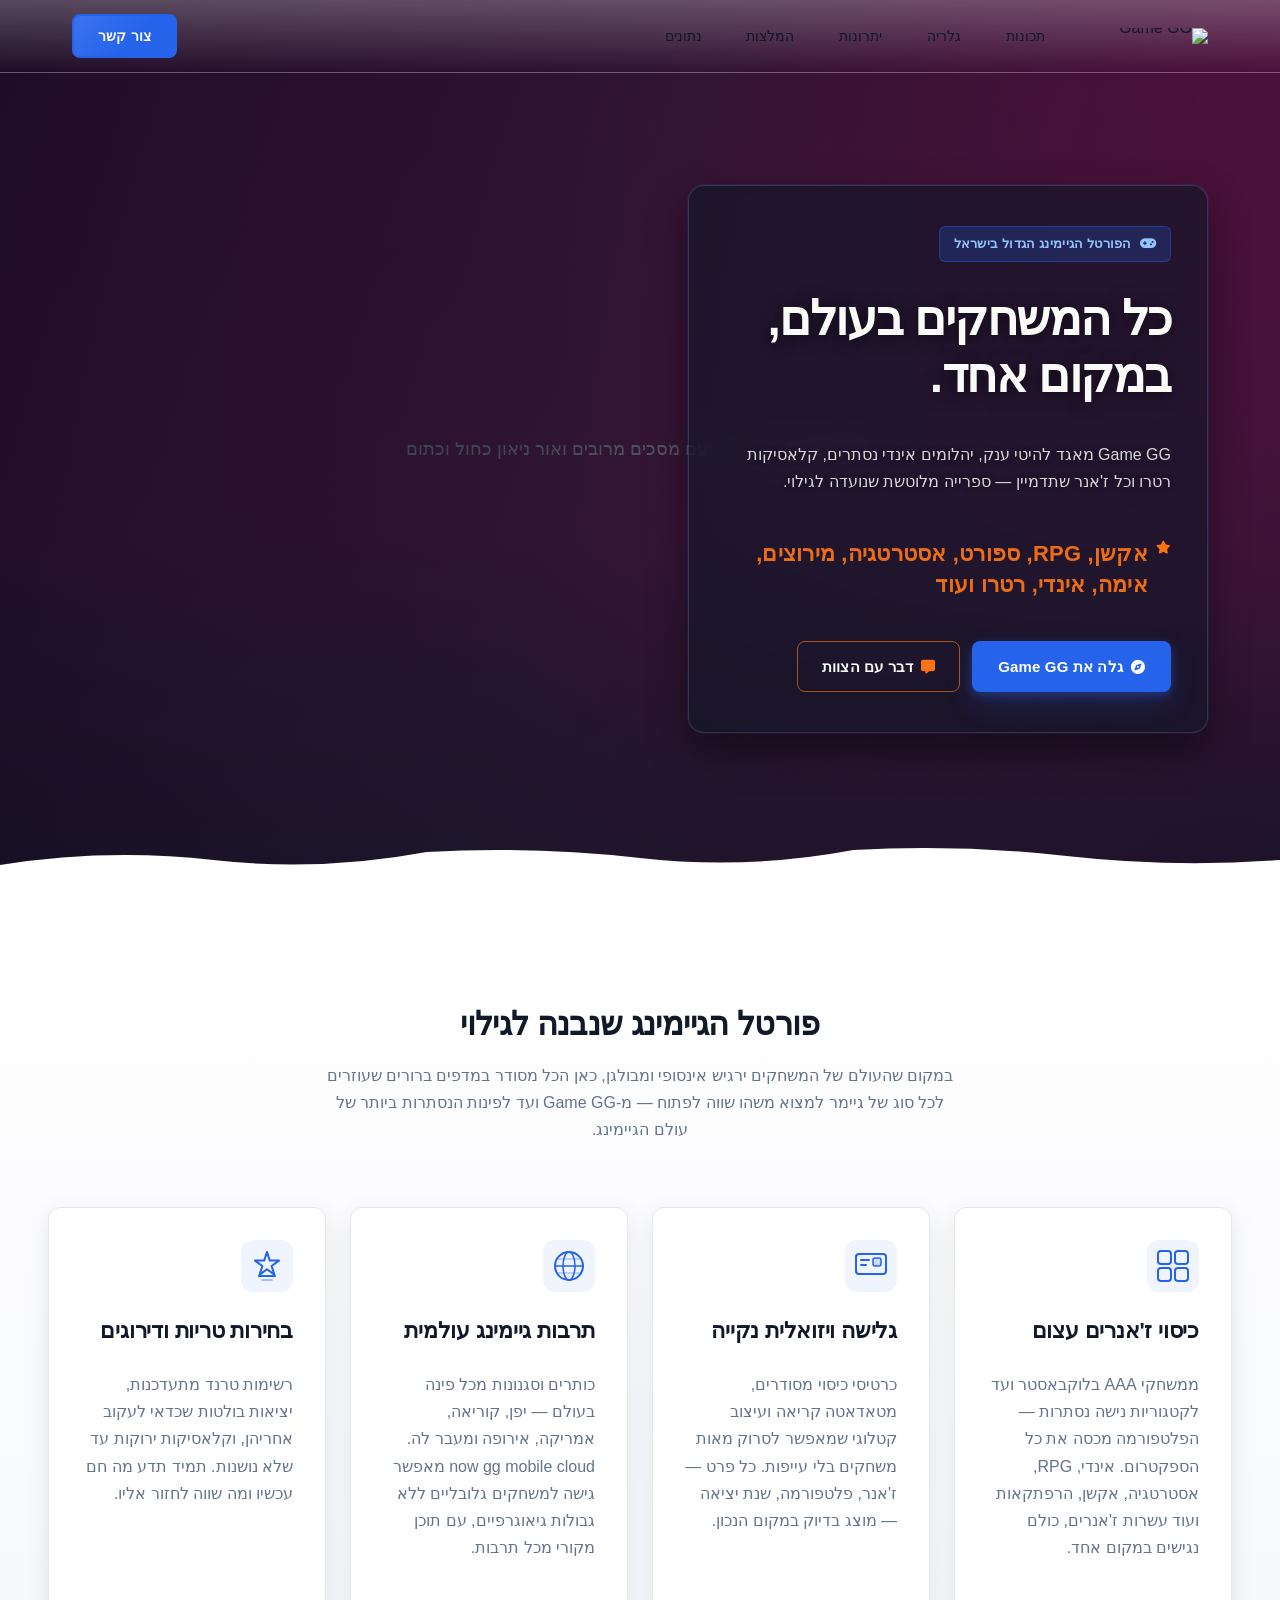
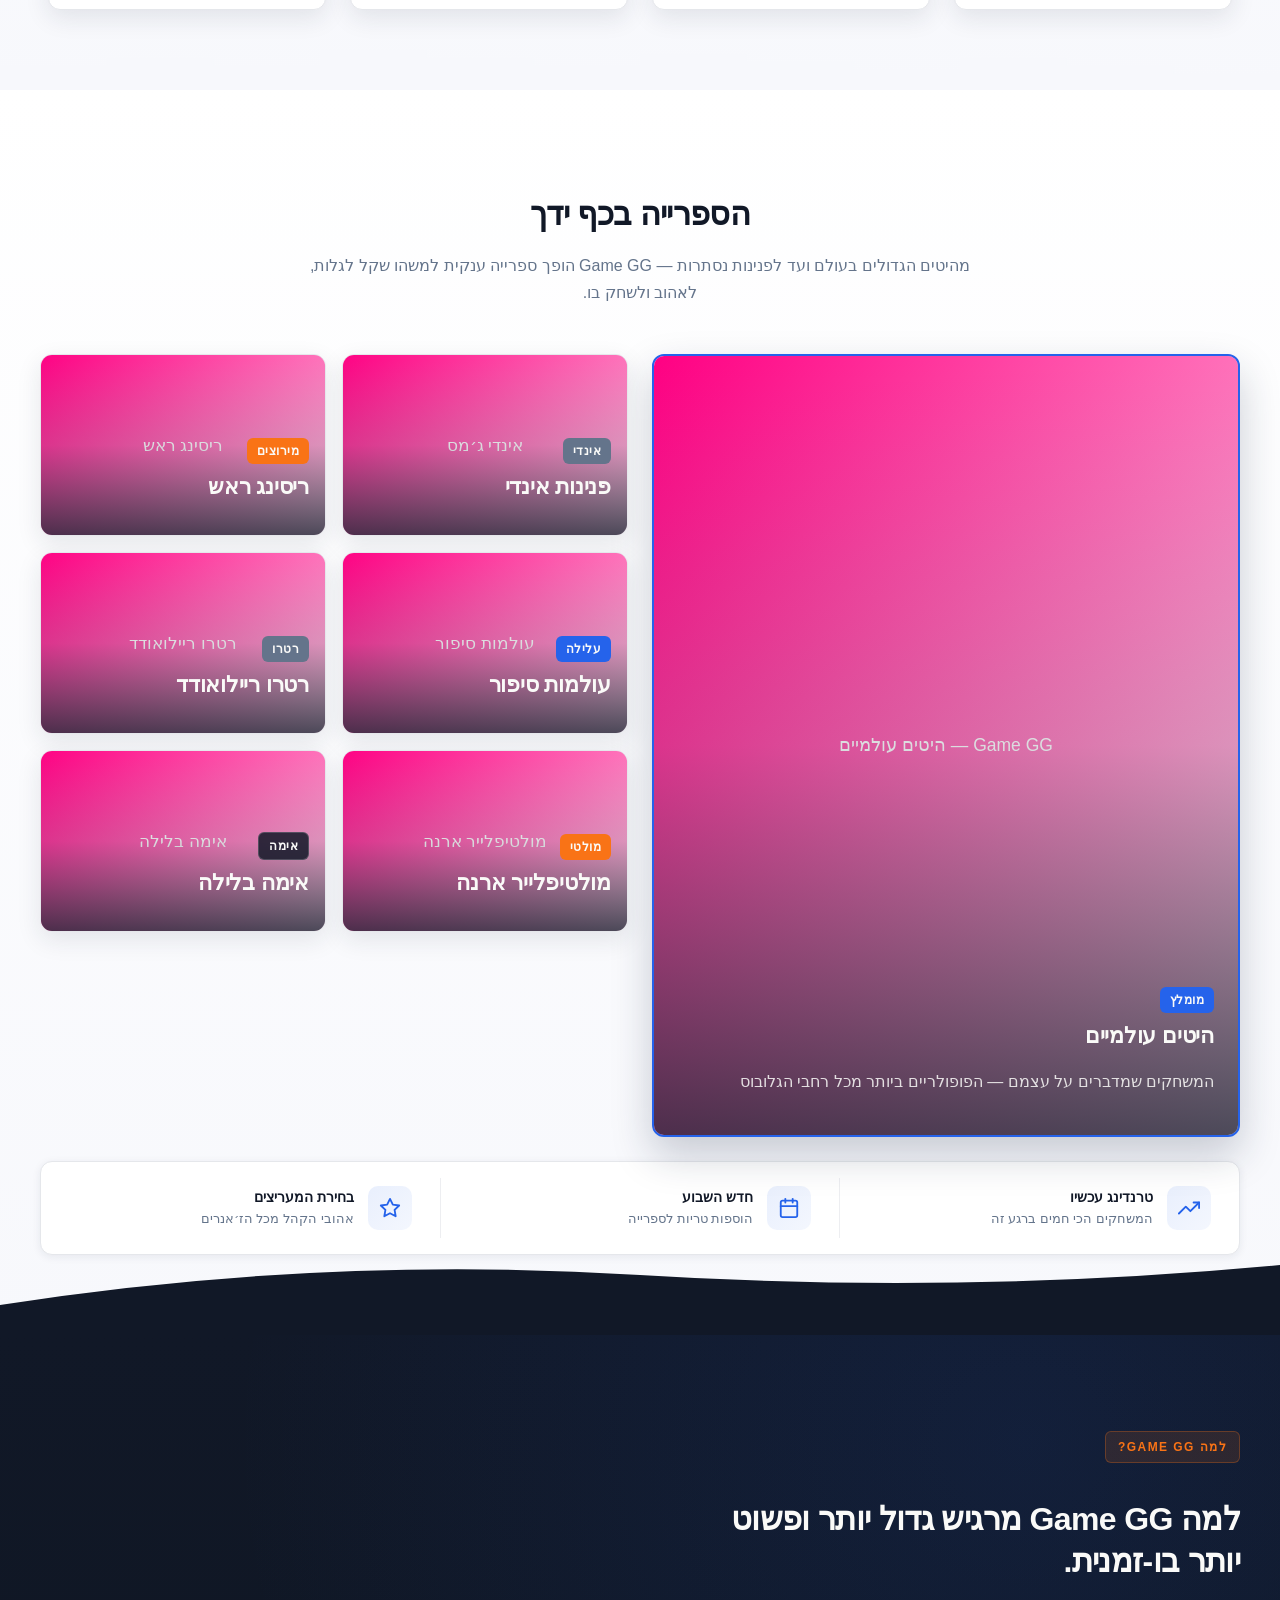
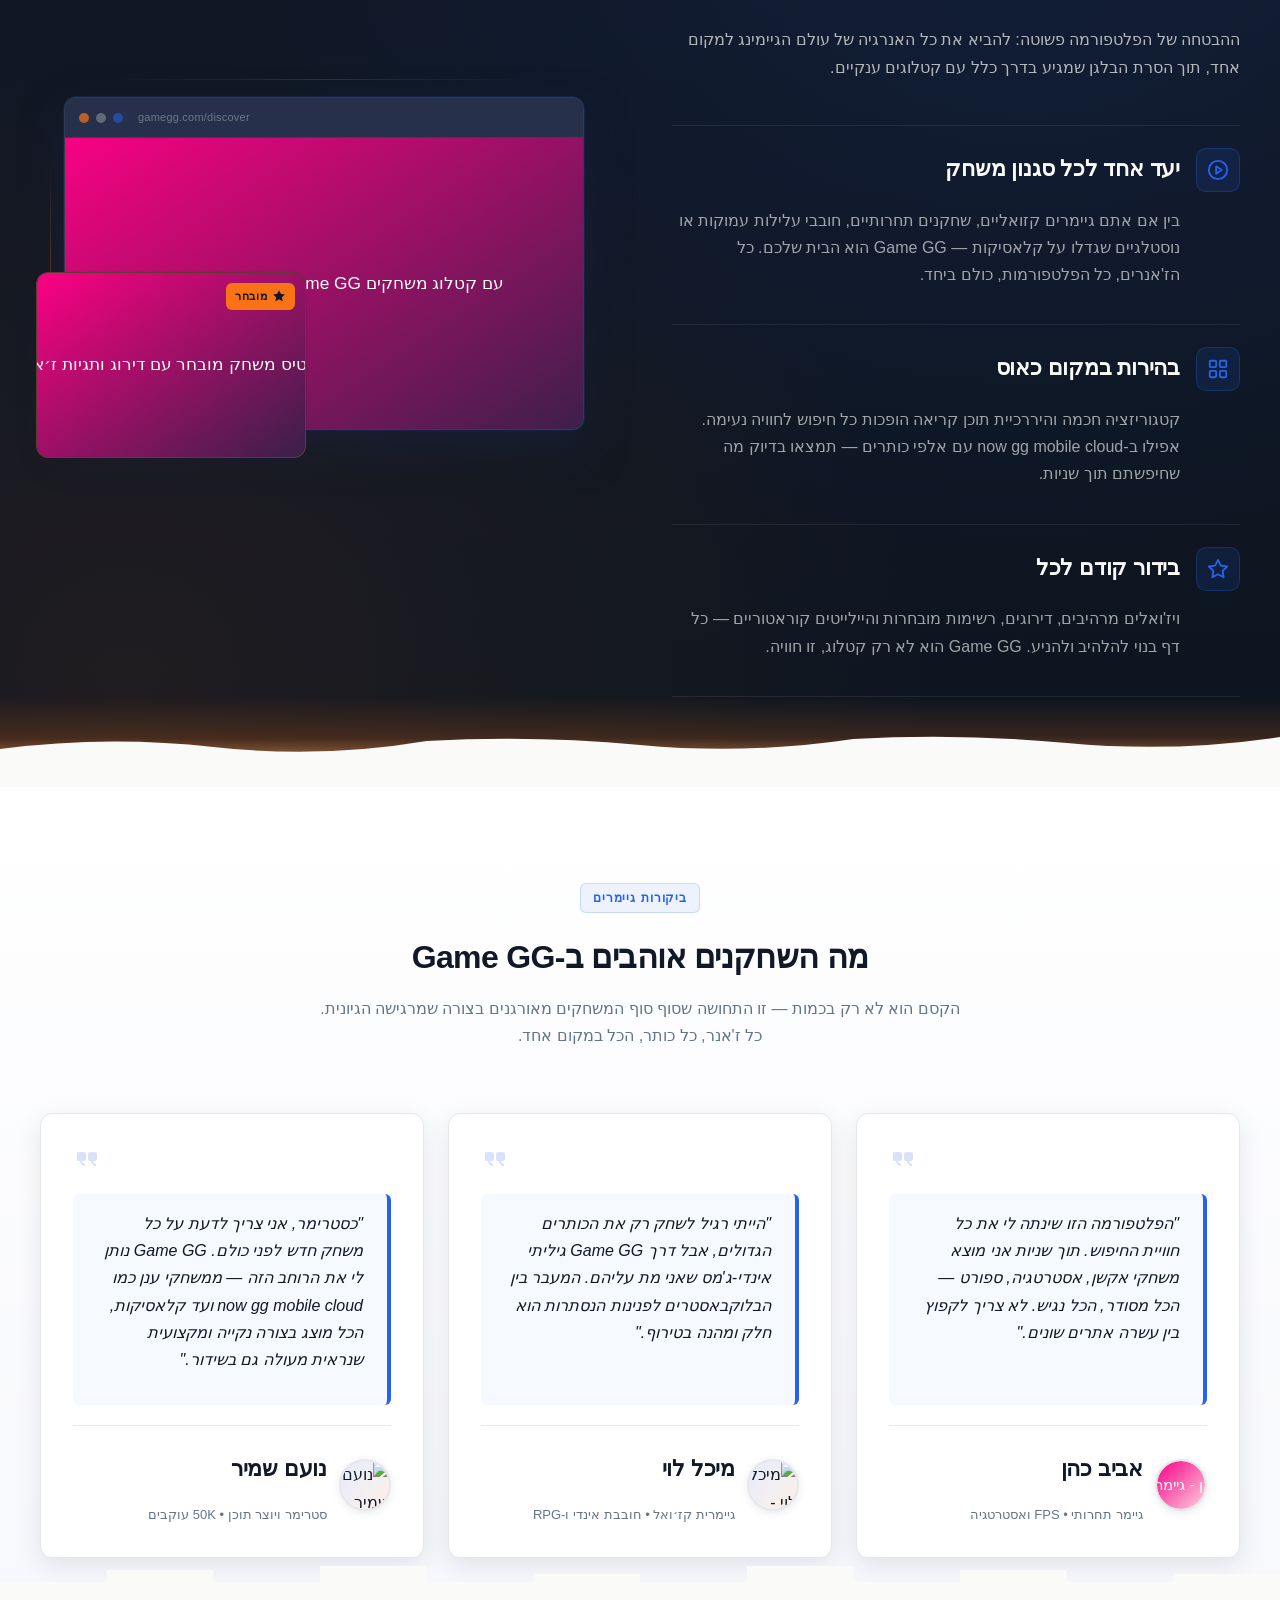
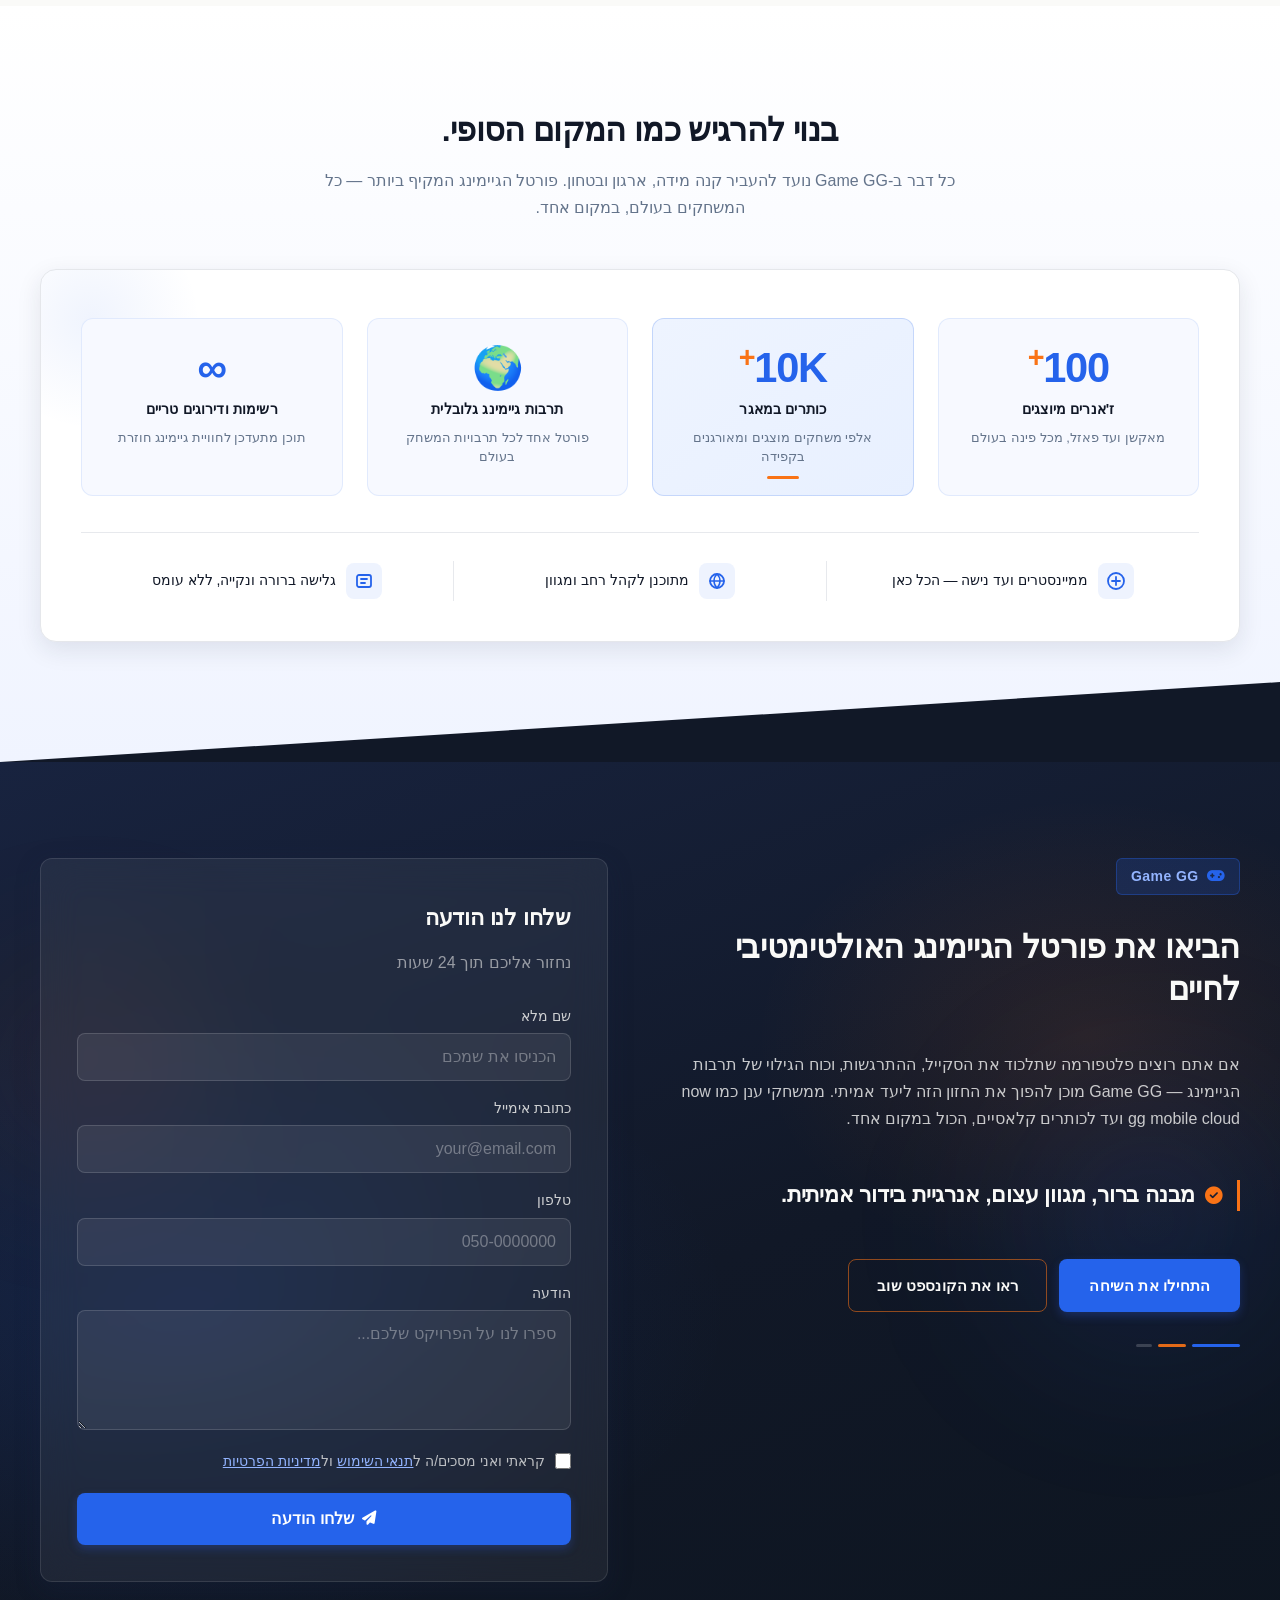
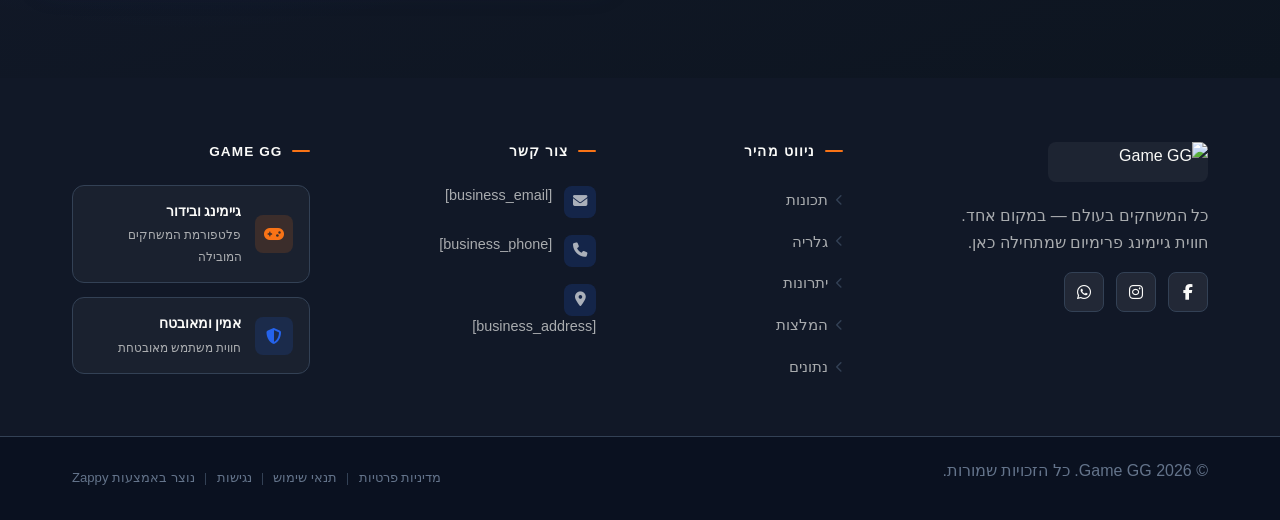
==== index.html @ 9996f493 "Background sync: Progressive GitHub Sync" ====
<!DOCTYPE html>
<html lang="he" dir="rtl">
<head>
    <meta charset="UTF-8">
    <meta name="viewport" content="width=device-width, initial-scale=1.0">
    <meta name="robots" content="index, follow">
    <title>now gg mobile cloud — Game GG</title>
    <meta name="description" content="A comprehensive gaming portal aimed at showcasing a vast collection of games from around the world. The platform is intended to serve as a one-stop destination ">
    <meta name="keywords" content="now gg mobile cloud, now gg fortnite, now gg minecraft, Game GG">
    
    <!-- Favicons -->
    <link rel="icon" type="image/x-icon" href="/assets/favicon.ico">
    <link rel="icon" type="image/png" sizes="16x16" href="/assets/favicon-16x16.png">
    <link rel="icon" type="image/png" sizes="32x32" href="/assets/favicon-32x32.png">
    <link rel="icon" type="image/png" sizes="48x48" href="/assets/favicon-48x48.png">
    <link rel="icon" type="image/png" sizes="192x192" href="/assets/favicon-192x192.png">
    <link rel="icon" type="image/png" sizes="512x512" href="/assets/favicon-512x512.png">
    <link rel="apple-touch-icon" href="/assets/apple-touch-icon.png">
    <!-- Zappy Analytics -->
<script>
(function() {
  'use strict';
  
  // Configuration
  var config = {
    websiteId: '669d5da3-622a-43c5-9f1b-cf40f4b6b010',
    apiUrl: 'https://api.zappy5.com/api/analytics/track',
    sessionDuration: 30 * 60 * 1000, // 30 minutes
    visitorDuration: 30 * 24 * 60 * 60 * 1000, // 30 days
    trackPageViews: true,
    trackClicks: true,
    trackFormSubmissions: true
  };
  
  // Generate or retrieve persistent visitor ID (30 days)
  function getVisitorId() {
    var visitorKey = 'zappy_visitor_' + config.websiteId;
    var visitor = null;
    
    try {
      visitor = localStorage.getItem(visitorKey);
      if (visitor) {
        var visitorData = JSON.parse(visitor);
        var now = Date.now();
        
        // Check if visitor ID is still valid (30 days)
        if (now - visitorData.created < config.visitorDuration) {
          // Update last seen timestamp
          visitorData.lastSeen = now;
          localStorage.setItem(visitorKey, JSON.stringify(visitorData));
          return visitorData.id;
        }
      }
    } catch (e) {
      console.warn('Zappy Analytics: LocalStorage not available');
    }
    
    // Generate new visitor ID
    var newVisitorId = 'zv_' + Date.now() + '_' + Math.random().toString(36).substr(2, 9);
    
    try {
      localStorage.setItem(visitorKey, JSON.stringify({
        id: newVisitorId,
        created: Date.now(),
        lastSeen: Date.now()
      }));
    } catch (e) {
      // Continue without local storage
    }
    
    return newVisitorId;
  }
  
  // Generate or retrieve session ID (30 minutes)
  function getSessionId() {
    var sessionKey = 'zappy_session_' + config.websiteId;
    var session = null;
    
    try {
      session = sessionStorage.getItem(sessionKey);
      if (session) {
        var sessionData = JSON.parse(session);
        var now = Date.now();
        
        // Check if session is still valid
        if (now - sessionData.timestamp < config.sessionDuration) {
          // Update timestamp
          sessionData.timestamp = now;
          sessionStorage.setItem(sessionKey, JSON.stringify(sessionData));
          return sessionData.id;
        }
      }
    } catch (e) {
      console.warn('Zappy Analytics: SessionStorage not available');
    }
    
    // Generate new session ID
    var newSessionId = 'zs_' + Date.now() + '_' + Math.random().toString(36).substr(2, 9);
    
    try {
      sessionStorage.setItem(sessionKey, JSON.stringify({
        id: newSessionId,
        timestamp: Date.now()
      }));
    } catch (e) {
      // Continue without session storage
    }
    
    return newSessionId;
  }
  
  var visitorId = getVisitorId();
  var sessionId = getSessionId();
  
  // Track an event
  function trackEvent(eventType, data) {
    data = data || {};
    
    var eventData = {
      website_id: config.websiteId,
      event_type: eventType,
      page_path: window.location.pathname,
      referrer: document.referrer || 'direct',
      visitor_id: visitorId,
      session_id: sessionId,
      metadata: data
    };
    
    // Use sendBeacon if available (better for page unload events)
    if (navigator.sendBeacon) {
      var blob = new Blob([JSON.stringify(eventData)], { type: 'application/json' });
      navigator.sendBeacon(config.apiUrl, blob);
    } else {
      // Fallback to fetch
      fetch(config.apiUrl, {
        method: 'POST',
        headers: {
          'Content-Type': 'application/json'
        },
        body: JSON.stringify(eventData),
        keepalive: true
      }).catch(function(error) {
        console.warn('Zappy Analytics: Failed to track event', error);
      });
    }
  }
  
  // Track page view
  if (config.trackPageViews) {
    trackEvent('pageview', {
      title: document.title,
      url: window.location.href
    });
  }
  
  // Track clicks on important elements
  if (config.trackClicks) {
    document.addEventListener('click', function(e) {
      var target = e.target;
      
      // Track button clicks (counted as actions)
      if (target.tagName === 'BUTTON' || target.closest('button')) {
        var button = target.tagName === 'BUTTON' ? target : target.closest('button');
        trackEvent('click', {
          element: 'button',
          text: button.textContent.trim().substring(0, 100),
          id: button.id || null,
          class: button.className || null
        });
      }
      
      // Track link clicks (navigation - not counted as actions)
      else if (target.tagName === 'A' || target.closest('a')) {
        var link = target.tagName === 'A' ? target : target.closest('a');
        trackEvent('navigation', {
          element: 'link',
          text: link.textContent.trim().substring(0, 100),
          href: link.href,
          external: link.hostname !== window.location.hostname
        });
      }
    }, true);
  }
  
  // Track form submissions
  if (config.trackFormSubmissions) {
    document.addEventListener('submit', function(e) {
      var form = e.target;
      
      trackEvent('form_submit', {
        form_id: form.id || null,
        form_name: form.name || null,
        form_action: form.action || null,
        form_method: form.method || 'GET'
      });
    }, true);
  }
  
  // Track time on page (send on page unload)
  var pageLoadTime = Date.now();
  
  window.addEventListener('beforeunload', function() {
    var timeOnPage = Math.floor((Date.now() - pageLoadTime) / 1000); // in seconds
    
    trackEvent('page_unload', {
      time_on_page: timeOnPage,
      page_path: window.location.pathname
    });
  });
  
  // Expose tracking function globally for custom events
  window.zappyAnalytics = {
    track: trackEvent,
    getVisitorId: function() { return visitorId; },
    getSessionId: function() { return sessionId; }
  };
  
})();
</script>
<!-- End Zappy Analytics -->
    <meta property="og:title" content="now gg mobile cloud — Game GG">
  <meta property="og:description" content="A comprehensive gaming portal aimed at showcasing a vast collection of games from around the world. The platform is intended to serve as a one-stop destination ">
  <meta property="og:type" content="website">
  <meta property="og:locale" content="he_IL">
  
  <meta name="twitter:card" content="summary_large_image">
  <meta name="twitter:title" content="now gg mobile cloud — Game GG">
  <meta name="twitter:description" content="A comprehensive gaming portal aimed at showcasing a vast collection of games from around the world. The platform is intended to serve as a one-stop destination ">
  
  <link rel="stylesheet" href="https://cdnjs.cloudflare.com/ajax/libs/font-awesome/6.4.0/css/all.min.css">

    <!-- Favicons -->
    <link rel="icon" type="image/x-icon" href="/assets/favicon.ico">
    <link rel="icon" type="image/png" sizes="16x16" href="/assets/favicon-16x16.png">
    <link rel="icon" type="image/png" sizes="32x32" href="/assets/favicon-32x32.png">
    <link rel="icon" type="image/png" sizes="48x48" href="/assets/favicon-48x48.png">
    <link rel="icon" type="image/png" sizes="192x192" href="/assets/favicon-192x192.png">
    <link rel="icon" type="image/png" sizes="512x512" href="/assets/favicon-512x512.png">
    <link rel="apple-touch-icon" href="/assets/apple-touch-icon.png">
    <!-- Cookie Consent -->
    <link rel="stylesheet" href="https://cdn.jsdelivr.net/npm/vanilla-cookieconsent@3/dist/cookieconsent.css">
    <script src="https://cdn.jsdelivr.net/npm/vanilla-cookieconsent@3/dist/cookieconsent.umd.js"></script>
    <!-- Mickidum Accessibility Toolbar -->
    <script src="https://cdn.jsdelivr.net/gh/mickidum/acc_toolbar/acctoolbar/acctoolbar.min.js"></script>
    <link rel="stylesheet" href="/styles.css">

    <style id="zappy-dropdown-submenu-styles">
      /* ========== DESKTOP DROPDOWN SUBMENU STYLES ========== */
      /* Base styles for dropdown submenus - parent must be positioned */
      .nav-menu li:has(.sub-menu), nav li:has(.sub-menu), .navbar li:has(.sub-menu), #navMenu li:has(.sub-menu) { position: relative; }
      /* Submenu base - hidden by default */
      .nav-menu .sub-menu, nav .sub-menu, .navbar .sub-menu, #navMenu .sub-menu { display: block !important; position: absolute !important; top: 100%; left: 0; min-width: 220px; background: white; border-radius: 8px; box-shadow: 0 8px 25px rgba(0,0,0,0.15); padding: 8px 0; opacity: 0; visibility: hidden; transform: translateY(10px); transition: all 0.3s ease; z-index: 1000; list-style: none; pointer-events: none; }
      /* CRITICAL: Desktop hover styles to show dropdown */
      .nav-menu li:hover > .sub-menu, nav li:hover > .sub-menu, .navbar li:hover > .sub-menu, #navMenu li:hover > .sub-menu { opacity: 1 !important; visibility: visible !important; transform: translateY(0) !important; pointer-events: auto !important; }
      /* Submenu item styling */
      .sub-menu li { list-style: none; margin: 0; padding: 0; }
      .sub-menu a { display: block !important; padding: 10px 16px !important; color: var(--text-dark, #333) !important; font-weight: 500; text-decoration: none; white-space: nowrap; transition: background-color 0.2s; }
      .sub-menu a:hover { background-color: #f5f5f5; }
      /* RTL (Hebrew/Arabic) dropdown positioning */
      [dir="rtl"] .nav-menu .sub-menu, [dir="rtl"] nav .sub-menu, [dir="rtl"] .navbar .sub-menu, html[lang="he"] .nav-menu .sub-menu, html[lang="he"] nav .sub-menu, html[lang="he"] .navbar .sub-menu, html[lang="ar"] .nav-menu .sub-menu, html[lang="ar"] nav .sub-menu, html[lang="ar"] .navbar .sub-menu { left: auto !important; right: 0 !important; }
      /* Hide empty dropdown menus */
      .sub-menu:empty, .sub-menu:not(:has(li:not(.zappy-hidden-menu-item))), .sub-menu:not(:has(li)) { display: none !important; opacity: 0 !important; visibility: hidden !important; pointer-events: none !important; }
      /* Desktop: show submenu on Menu Group hover */
      li:has(.menu-group-title):hover > .sub-menu { opacity: 1 !important; visibility: visible !important; transform: translateY(0) !important; pointer-events: auto !important; }
      /* Menu Group title styling */
      .nav-menu > li > .menu-group-title, #navMenu > li > .menu-group-title { display: inline-block; padding: 0.5rem 1rem; cursor: default; user-select: none; }
      
      /* ========== MOBILE SUBMENU STYLES ========== */
      @media (max-width: 768px) {
        .nav-menu .sub-menu, nav .sub-menu, .navbar .sub-menu, #navMenu .sub-menu { position: static !important; transform: none !important; box-shadow: none !important; background: transparent !important; max-height: 0; overflow: hidden; opacity: 0; visibility: hidden; transition: max-height 0.3s ease, opacity 0.3s ease; padding: 0 !important; border-radius: 0 !important; }
        .sub-menu.mobile-expanded { max-height: 500px !important; opacity: 1 !important; visibility: visible !important; padding: 8px 0 8px 16px !important; }
        [dir="rtl"] .sub-menu.mobile-expanded, html[lang="he"] .sub-menu.mobile-expanded { padding: 8px 16px 8px 0 !important; }
        /* Disable hover behavior on mobile */
        .nav-menu li:hover > .sub-menu, nav li:hover > .sub-menu, .navbar li:hover > .sub-menu, #navMenu li:hover > .sub-menu { opacity: 0; visibility: hidden; pointer-events: none; }
        .nav-menu li > .sub-menu.mobile-expanded, nav li > .sub-menu.mobile-expanded, .navbar li > .sub-menu.mobile-expanded, #navMenu li > .sub-menu.mobile-expanded { opacity: 1 !important; visibility: visible !important; pointer-events: auto !important; }
        .nav-menu li:has(.sub-menu), nav li:has(.sub-menu), .navbar li:has(.sub-menu), #navMenu li:has(.sub-menu) { display: flex !important; flex-wrap: wrap !important; align-items: center !important; position: relative !important; min-height: 44px !important; }
        .nav-menu li:has(.sub-menu) > a, nav li:has(.sub-menu) > a, .navbar li:has(.sub-menu) > a, #navMenu li:has(.sub-menu) > a { flex: 1 !important; min-width: 0 !important; }
        .nav-menu li:has(.sub-menu) > .menu-group-title, nav li:has(.sub-menu) > .menu-group-title, .navbar li:has(.sub-menu) > .menu-group-title, #navMenu li:has(.sub-menu) > .menu-group-title { flex: 1 !important; min-width: 0 !important; padding: 0 !important; line-height: inherit !important; }
        .nav-menu li:has(.sub-menu) > .sub-menu, nav li:has(.sub-menu) > .sub-menu, .navbar li:has(.sub-menu) > .sub-menu, #navMenu li:has(.sub-menu) > .sub-menu { flex-basis: 100% !important; width: 100% !important; }
        .nav-menu li:has(.sub-menu) > a [class*="chevron"], .nav-menu li:has(.sub-menu) > a [class*="arrow"], .nav-menu li:has(.sub-menu) > a .fa-chevron-down, .nav-menu li:has(.sub-menu) > a .fa-angle-down, nav li:has(.sub-menu) > a [class*="chevron"], nav li:has(.sub-menu) > a [class*="arrow"], #navMenu li:has(.sub-menu) > a [class*="chevron"], #navMenu li:has(.sub-menu) > a [class*="arrow"] { display: none !important; visibility: hidden !important; }
        .mobile-submenu-toggle { display: flex !important; align-items: center !important; justify-content: center !important; width: 44px !important; height: auto !important; background: transparent !important; border: none !important; cursor: pointer !important; color: var(--text-dark) !important; position: static !important; flex-shrink: 0 !important; align-self: stretch !important; z-index: 2 !important; padding: 0 !important; margin: 0 !important; }
        .mobile-submenu-toggle::after { content: '' !important; width: 0 !important; height: 0 !important; border-left: 6px solid transparent !important; border-right: 6px solid transparent !important; border-top: 7px solid currentColor !important; transition: transform 0.3s ease !important; }
        .mobile-submenu-toggle.expanded::after { transform: rotate(180deg) !important; }
        .sub-menu a { padding: 10px 0 !important; display: block !important; color: var(--text-dark) !important; }
        .navbar .sub-menu li a, nav.navbar .sub-menu li a, .zappy-products-dropdown .sub-menu a { color: var(--text-dark) !important; }
      }
      @media (min-width: 769px) { .mobile-submenu-toggle { display: none !important; } }
    </style>

    <style id="mobile-lang-menu-deployed-css">
    @media (max-width: 768px) {
      .lang-switcher,
      .nav-cta-container .lang-switcher,
      .nav-container .lang-switcher,
      .navbar .lang-switcher,
      .navbar .nav-cta-container .lang-switcher,
      .nav-icons-left .lang-switcher,
      .nav-ecommerce-icons .lang-switcher { display: none !important; }
      .mobile-lang-menu { width: 100%; border-top: 1px solid rgba(128,128,128,0.2); padding: 8px 0 0 0; margin-top: 8px; }
      .mobile-lang-toggle { display: flex !important; align-items: center; justify-content: space-between; width: 100%; padding: 12px 16px; background: none; border: none; cursor: pointer; font-size: 15px; color: inherit; font-family: inherit; }
      .mobile-lang-toggle::after { content: ''; display: inline-block; width: 8px; height: 8px; border-right: 2px solid currentColor; border-bottom: 2px solid currentColor; transform: rotate(45deg); transition: transform 0.3s ease; margin-left: 8px; }
      .mobile-lang-toggle.expanded::after { transform: rotate(-135deg); }
      .mobile-lang-options { max-height: 0; overflow: hidden; transition: max-height 0.3s ease; }
      .mobile-lang-options.expanded { max-height: 300px; }
      .mobile-lang-option { display: flex !important; align-items: center; gap: 10px; padding: 10px 24px; text-decoration: none; color: inherit; font-size: 14px; font-family: inherit; }
      .mobile-lang-option:hover { background: rgba(128,128,128,0.1); }
      .mobile-lang-option.active { font-weight: 600; opacity: 0.7; pointer-events: none; }
      .mobile-lang-option img { width: 20px; height: 20px; border-radius: 50%; }
    }
    @media (min-width: 769px) {
      .mobile-lang-menu { display: none !important; }
    }
    </style>

    <style id="zappy-widget-visibility">
      #mic-access-tool-general-button, .mic-access-tool-general-button,
      #mic-init-access-tool .mic-access-tool-general-button, #mic-init-access-tool #mic-access-tool-general-button,
      ._access-icon, #mic-access-tool-box, .mic-access-tool-box,
      #mic-init-access-tool #mic-access-tool-box, div[id*="mic-access-tool-box"], ._access-menu {
        display: none !important; visibility: hidden !important; opacity: 0 !important; pointer-events: none !important;
      }
    </style>
</head>
<body>

  <nav class="navbar" dir="rtl">
  <button class="mobile-toggle" id="mobileToggle" aria-label="Menu">
    <svg class="hamburger-icon" width="24" height="24" viewbox="0 0 24 24" fill="none">
      <path d="M3 12h18M3 6h18M3 18h18" stroke="currentColor" stroke-width="2" stroke-linecap="round"></path>
    </svg>
    <svg class="close-icon" width="24" height="24" viewbox="0 0 24 24" fill="none" style="display: none;">
      <path d="M18 6L6 18M6 6l12 12" stroke="currentColor" stroke-width="2" stroke-linecap="round"></path>
    </svg>
  </button>

  <button class="phone-header-btn" data-phone="[business_phone]" aria-label="Call">
    <svg width="20" height="20" viewbox="0 0 24 24" fill="currentColor">
      <path d="M22 16.92v3a2 2 0 0 1-2.18 2 19.79 19.79 0 0 1-8.63-3.07 19.5 19.5 0 0 1-6-6 19.79 19.79 0 0 1-3.07-8.67A2 2 0 0 1 4.11 2h3a2 2 0 0 1 2 1.72 12.84 12.84 0 0 0 .7 2.81 2 2 0 0 1-.45 2.11L8.09 9.91a16 16 0 0 0 6 6l1.27-1.27a2 2 0 0 1 2.11-.45 12.84 12.84 0 0 0 2.81.7A2 2 0 0 1 22 16.92z"></path>
    </svg>
  </button>

  <div class="nav-container">
    <div class="nav-right-group"><div class="nav-brand">
      <a href="/" class="logo-link">
        <img src="/assets/game-gg-logo.webp" alt="Game GG" class="logo">
      </a>
    </div><ul class="nav-menu" id="navMenu"><li><a href="#features">תכונות</a></li><li><a href="#showcase">גלריה</a></li><li><a href="#benefits">יתרונות</a></li><li><a href="#testimonials">המלצות</a></li><li><a href="#stats">נתונים</a></li></ul></div>

    

    <div class="nav-cta-container">
      <a href="#cta" class="nav-cta-btn">צור קשר</a>
    </div>
  </div>
</nav>
<script>

// Navbar Mobile Menu Toggle and Contrast Fix
(function() {
  // Use 'load' event instead of 'DOMContentLoaded' to ensure we run AFTER all other scripts
  window.addEventListener('load', function() {
    
    // FIX MOBILE BUTTON CONTRAST
    // Detect navbar background color and apply contrasting color to mobile buttons
    const navbar = document.querySelector('.navbar, nav, header');
    if (!navbar) {
      console.log('[Navbar] Navbar element not found');
      return;
    }
    
    // DECLARE VARIABLES EARLY to avoid Temporal Dead Zone errors
    // These are used in multiple places below
    let mobileToggle = document.getElementById('mobileToggle') ||
                       document.querySelector('.mobile-toggle') ||
                       document.querySelector('.hamburger') ||
                       document.querySelector('.hamburger-menu') ||
                       document.querySelector('.menu-toggle') ||
                       document.querySelector('.burger-menu') ||
                       document.querySelector('[aria-label="Menu"]') ||
                       document.querySelector('[aria-label="תפריט"]');
    
    const phoneBtn = document.querySelector('.phone-header-btn');
    
    const computedStyle = window.getComputedStyle(navbar);
    let bgColor = computedStyle.backgroundColor;
    
    console.log('[Navbar] Initial navbar background:', bgColor);
    
    // Check if background is transparent or rgba with 0 alpha
    const isTransparent = bgColor === 'transparent' || 
                         bgColor === 'rgba(0, 0, 0, 0)' ||
                         (bgColor.startsWith('rgba') && bgColor.includes(', 0)'));
    
    if (isTransparent) {
      // Check for background-image or gradient
      const bgImage = computedStyle.backgroundImage;
      if (bgImage && bgImage !== 'none') {
        console.log('[Navbar] Navbar has background image/gradient, using dark text');
        bgColor = 'rgb(240, 240, 240)'; // Assume light background
      } else {
        // Transparent navbar - check body background
        const bodyBg = window.getComputedStyle(document.body).backgroundColor;
        console.log('[Navbar] Navbar transparent, using body background:', bodyBg);
        bgColor = bodyBg;
      }
    }
    
    // Calculate luminance to determine if background is light or dark
    const rgb = bgColor.match(/\d+/g);
    if (rgb && rgb.length >= 3) {
      const r = parseInt(rgb[0]);
      const g = parseInt(rgb[1]);
      const b = parseInt(rgb[2]);
      const luminance = (0.299 * r + 0.587 * g + 0.114 * b) / 255;
      
      // Mobile button colors are set by Claude's AI-generated CSS (same as .nav-menu a)
      // No dynamic color overrides needed - colors come from the generated navbar CSS
      console.log('[Navbar] Mobile button colors preserved from Claude CSS (luminance:', luminance.toFixed(2) + ')');
      
      // FIX ICON SIZES - Ensure SVGs are properly sized and visible
      // INJECT CRITICAL CSS TO OVERRIDE ANY CONFLICTING RULES
      const criticalCSS = document.createElement('style');
      criticalCSS.id = 'zappy-mobile-nav-fix';
      const htmlLang = document.documentElement.lang || 'en';
      const htmlDir = document.documentElement.dir || 'ltr';
      // Check both dir attribute AND lang for RTL detection
      // dir="rtl" is the most reliable indicator
      const isRTL = htmlDir === 'rtl' || htmlLang === 'he' || htmlLang === 'ar';
      
      criticalCSS.textContent = `
        /* Hide mobile buttons on desktop, show only on mobile */
        @media (min-width: 769px) {
          .mobile-toggle,
          .phone-header-btn {
            display: none !important;
          }
        }
        
        /* Show and position mobile buttons correctly on mobile */
        @media (max-width: 768px) {
          .mobile-toggle,
          .phone-header-btn {
            position: absolute !important;
            top: 50% !important;
            transform: translateY(-50%) !important;
            z-index: 1001 !important;
            display: flex !important;
            align-items: center !important;
            justify-content: center !important;
            width: 36px !important;
            height: 36px !important;
            border-radius: 50% !important;
            border: none !important;
            cursor: pointer !important;
            padding: 6px !important;
            background: none !important;
            color: var(--nav-text, var(--text-dark)) !important;
          }
          
          /* LTR positioning (default): hamburger LEFT, phone RIGHT */
          html:not([dir="rtl"]):not([lang="he"]):not([lang="ar"]) .mobile-toggle,
          html[dir="ltr"] .mobile-toggle {
            left: 12px !important;
            right: auto !important;
          }
          html:not([dir="rtl"]):not([lang="he"]):not([lang="ar"]) .phone-header-btn,
          html[dir="ltr"] .phone-header-btn {
            right: 12px !important;
            left: auto !important;
          }
          
          /* RTL positioning: hamburger RIGHT, phone LEFT */
          html[dir="rtl"] .mobile-toggle,
          html[lang="he"] .mobile-toggle,
          html[lang="ar"] .mobile-toggle {
            right: 12px !important;
            left: auto !important;
          }
          html[dir="rtl"] .phone-header-btn,
          html[lang="he"] .phone-header-btn,
          html[lang="ar"] .phone-header-btn {
            left: 12px !important;
            right: auto !important;
          }
          
          /* CRITICAL: Ensure nav-container has min-height on mobile */
          /* All children are positioned absolutely/fixed on mobile, so height:auto collapses to 0 */
          .nav-container {
            min-height: 70px !important;
            position: relative !important;
          }
          
          /* Ensure SVG icons are properly sized and inherit color */
          .mobile-toggle svg,
          .phone-header-btn svg {
            width: 24px !important;
            height: 24px !important;
            /* Don't force display - let JavaScript control hamburger/close toggle */
          }
          
          /* Reset nav-cta-container on mobile - remove desktop box-shadow/padding */
          /* that creates a visible ghost box when CTA button is hidden */
          .nav-cta-container {
            box-shadow: none !important;
            padding: 0 !important;
          }
          
          /* Hide nav-cta-container entirely on mobile when there's no lang-switcher */
          /* (only the CTA button is inside, and it's hidden on mobile) */
          .nav-cta-container:not(:has(.lang-switcher)) {
            display: none !important;
          }
          
          /* CRITICAL: Prevent hero image fade gradient from bleeding over headline text */
          /* The .image-fade-gradient has bottom: -30px (extends below parent) */
          /* On mobile stacked layout, this overlaps the h1 text below the image */
          .hero-image-column {
            overflow: hidden !important;
          }
          .image-fade-gradient {
            bottom: 0 !important;
          }
          
          /* Hide desktop language switcher on mobile - hamburger menu handles it */
          /* High specificity to override stored CSS */
          .lang-switcher,
          .nav-cta-container .lang-switcher,
          .nav-container .lang-switcher,
          .navbar .lang-switcher,
          .navbar .nav-cta-container .lang-switcher {
            display: none !important;
          }
        }
      `;
      
      // Remove existing fix if present and inject new one
      const existing = document.getElementById('zappy-mobile-nav-fix');
      if (existing) existing.remove();
      document.head.appendChild(criticalCSS);
      
      console.log('[Navbar] Critical CSS injected for mobile nav positioning');
      
      // ONLY apply inline positioning styles on mobile viewport
      // On desktop, the CSS handles hiding these buttons with display: none
      // Inline styles were breaking desktop layout by overriding CSS
      const isMobileViewport = window.innerWidth <= 768;
      
      if (mobileToggle) {
        // Icon sizing applies to all viewports for consistency
        const hamburgerIcon = mobileToggle.querySelector('.hamburger-icon');
        const closeIcon = mobileToggle.querySelector('.close-icon');
        
        if (hamburgerIcon) {
          hamburgerIcon.style.setProperty('width', '24px', 'important');
          hamburgerIcon.style.setProperty('height', '24px', 'important');
          hamburgerIcon.style.setProperty('display', 'block', 'important'); // Show hamburger by default
        }
        if (closeIcon) {
          closeIcon.style.setProperty('width', '24px', 'important');
          closeIcon.style.setProperty('height', '24px', 'important');
          closeIcon.style.setProperty('display', 'none', 'important'); // Hide close icon by default
        }
        
        // ONLY set positioning inline styles on mobile
        if (isMobileViewport) {
          mobileToggle.style.setProperty('position', 'absolute', 'important');
          mobileToggle.style.setProperty('top', '50%', 'important');
          mobileToggle.style.setProperty('transform', 'translateY(-50%)', 'important');
          mobileToggle.style.setProperty('z-index', '1001', 'important');
          
          // Clear any inline left/right so CSS can take over based on html[dir]
          mobileToggle.style.removeProperty('left');
          mobileToggle.style.removeProperty('right');
          
          console.log('[Navbar] Mobile toggle positioning applied (mobile viewport)');
        } else {
          // On desktop, clear any positioning styles to let CSS handle it
          mobileToggle.style.removeProperty('position');
          mobileToggle.style.removeProperty('top');
          mobileToggle.style.removeProperty('transform');
          mobileToggle.style.removeProperty('z-index');
          mobileToggle.style.removeProperty('left');
          mobileToggle.style.removeProperty('right');
          console.log('[Navbar] Desktop viewport - cleared mobile toggle inline positioning');
        }
      }
      
      if (phoneBtn) {
        // Icon sizing applies to all viewports
        const phoneIcon = phoneBtn.querySelector('svg');
        if (phoneIcon) {
          phoneIcon.style.width = '24px';
          phoneIcon.style.height = '24px';
          phoneIcon.setAttribute('width', '24');
          phoneIcon.setAttribute('height', '24');
        }
        
        // ONLY set positioning inline styles on mobile
        if (isMobileViewport) {
          phoneBtn.style.setProperty('position', 'absolute', 'important');
          phoneBtn.style.setProperty('top', '50%', 'important');
          phoneBtn.style.setProperty('transform', 'translateY(-50%)', 'important');
          phoneBtn.style.setProperty('z-index', '1001', 'important');
          
          // Clear any inline left/right so CSS can take over based on html[dir]
          phoneBtn.style.removeProperty('left');
          phoneBtn.style.removeProperty('right');
          
          console.log('[Navbar] Phone button positioning applied (mobile viewport)');
        } else {
          // On desktop, clear any positioning styles to let CSS handle it
          phoneBtn.style.removeProperty('position');
          phoneBtn.style.removeProperty('top');
          phoneBtn.style.removeProperty('transform');
          phoneBtn.style.removeProperty('z-index');
          phoneBtn.style.removeProperty('left');
          phoneBtn.style.removeProperty('right');
          console.log('[Navbar] Desktop viewport - cleared phone button inline positioning');
        }
      }
    } else {
      console.log('[Navbar] Could not parse background color:', bgColor);
    }
    
    // MOBILE MENU TOGGLE
    // Re-query in case DOM changed (mobileToggle already declared at top of function)
    mobileToggle = document.getElementById('mobileToggle') ||
                   document.querySelector('.mobile-toggle') ||
                   document.querySelector('.hamburger') ||
                   document.querySelector('.hamburger-menu') ||
                   document.querySelector('.menu-toggle') ||
                   document.querySelector('.burger-menu') ||
                   document.querySelector('[aria-label="Menu"]') ||
                   document.querySelector('[aria-label="תפריט"]');
    
    // EXPANDED SEARCH: Find nav menu by ID or class
    const navMenu = document.getElementById('navMenu') ||
                  document.querySelector('.nav-menu') ||
                  document.querySelector('.nav-links') ||
                  document.querySelector('nav ul:not(.submenu)');
    
    if (!mobileToggle || !navMenu) {
      console.log('[Navbar] Mobile toggle or menu not found:', { toggle: !!mobileToggle, menu: !!navMenu });
      return;
    }
    
    // Ensure navMenu has ID for CSS targeting
    if (!navMenu.id) {
      navMenu.id = 'navMenu';
    }
    
    console.log('[Navbar] Initializing mobile menu...');
    
    // Remove any existing event listeners by cloning the button
    const newToggle = mobileToggle.cloneNode(true);
    mobileToggle.parentNode.replaceChild(newToggle, mobileToggle);
    
    // Toggle menu on button click - use newToggle now
    newToggle.addEventListener('click', function(e) {
      e.preventDefault();
      e.stopPropagation();
      
      const hamburgerIcon = this.querySelector('.hamburger-icon');
      const closeIcon = this.querySelector('.close-icon');
      const isActive = navMenu.classList.contains('active');
      
      if (isActive) {
        // Close menu
        navMenu.classList.remove('active');
        if (hamburgerIcon) hamburgerIcon.style.setProperty('display', 'block', 'important');
        if (closeIcon) closeIcon.style.setProperty('display', 'none', 'important');
        document.body.style.overflow = '';
        console.log('[Navbar] Menu closed');
      } else {
        // Open menu
        navMenu.classList.add('active');
        if (hamburgerIcon) hamburgerIcon.style.setProperty('display', 'none', 'important');
        if (closeIcon) closeIcon.style.setProperty('display', 'block', 'important');
        document.body.style.overflow = 'hidden';
        console.log('[Navbar] Menu opened');
      }
    });
    
    // Close menu when clicking nav links (but NOT dropdown toggles)
    const navLinks = navMenu.querySelectorAll('a');
    navLinks.forEach(function(link) {
      link.addEventListener('click', function() {
        // Don't close if it's a dropdown child (unless it's a real navigation link)
        if (this.getAttribute('href') === '#') return;
        
        const hamburgerIcon = newToggle.querySelector('.hamburger-icon');
        const closeIcon = newToggle.querySelector('.close-icon');
        
        navMenu.classList.remove('active');
        if (hamburgerIcon) hamburgerIcon.style.setProperty('display', 'block', 'important');
        if (closeIcon) closeIcon.style.setProperty('display', 'none', 'important');
        document.body.style.overflow = '';
        console.log('[Navbar] Menu closed (link clicked)');
      });
    });
    
    // DROPDOWN MENU TOGGLE (for mobile and touch devices)
    var dropdownToggles = navMenu.querySelectorAll('.dropdown-toggle');
    dropdownToggles.forEach(function(toggle) {
      toggle.addEventListener('click', function(e) {
        e.preventDefault();
        e.stopPropagation();
        var parent = this.closest('.nav-dropdown');
        if (!parent) return;
        
        // Close other open dropdowns at the same level
        var siblings = parent.parentNode.querySelectorAll('.nav-dropdown.open');
        siblings.forEach(function(sib) {
          if (sib !== parent) sib.classList.remove('open');
        });
        
        parent.classList.toggle('open');
        console.log('[Navbar] Dropdown toggled:', parent.classList.contains('open') ? 'open' : 'closed');
      });
    });
    
    // Close dropdowns when clicking outside
    document.addEventListener('click', function(e) {
      if (!e.target.closest('.nav-dropdown')) {
        var openDropdowns = document.querySelectorAll('.nav-dropdown.open');
        openDropdowns.forEach(function(dd) { dd.classList.remove('open'); });
      }
    });
    
    console.log('[Navbar] Dropdown handlers initialized for ' + dropdownToggles.length + ' dropdowns');
    
    // Phone button functionality (phoneBtn already declared at top of function)
    if (phoneBtn) {
      phoneBtn.addEventListener('click', function() {
        // Get phone number from placeholder in page or use default
        const phoneLinks = document.querySelectorAll('a[href^="tel:"]');
        const phoneNumber = phoneLinks.length > 0 
          ? phoneLinks[0].getAttribute('href').replace('tel:', '')
          : '[business_phone]';
        
        window.location.href = 'tel:' + phoneNumber;
        console.log('[Navbar] Phone button clicked');
      });
    }
    
    console.log('[Navbar] Mobile menu initialized successfully');
    
    // === WHATSAPP BUTTON VISIBILITY FIX ===
    // Ensure WhatsApp floating button is hidden on desktop and visible on mobile
    // IMPORTANT: Only target the floating button by its class, NOT generic wa.me links
    const handleWhatsAppVisibility = function() {
      const whatsappBtn = document.querySelector('.whatsapp-float');
      if (whatsappBtn) {
        const isDesktop = window.innerWidth >= 769;
        if (isDesktop) {
          whatsappBtn.style.setProperty('display', 'none', 'important');
          whatsappBtn.style.setProperty('visibility', 'hidden', 'important');
          whatsappBtn.style.setProperty('opacity', '0', 'important');
          whatsappBtn.style.setProperty('pointer-events', 'none', 'important');
          console.log('[WhatsApp] Button hidden on desktop');
        } else {
          whatsappBtn.style.removeProperty('display');
          whatsappBtn.style.removeProperty('visibility');
          whatsappBtn.style.removeProperty('opacity');
          whatsappBtn.style.removeProperty('pointer-events');
          console.log('[WhatsApp] Button visible on mobile');
        }
      }
    };
    
    // Run on load
    handleWhatsAppVisibility();
    
    // Run on resize with debouncing
    let resizeTimer;
    window.addEventListener('resize', function() {
      clearTimeout(resizeTimer);
      resizeTimer = setTimeout(handleWhatsAppVisibility, 100);
    });
  });
})();

</script>
  
  <main>
    <section id="hero" class="index-hero-section" data-layout-spec="בית-hero" dir="rtl" data-hero-type="fullscreen-scrim">
  <!-- Background Image -->
  <div class="index-hero-bg">
    <img data-hero-bg="true" data-placeholder="index-hero-image-1" data-context="Cinematic ultra-wide gaming environment: multiple large curved monitors displaying vivid game art from different genres (action, RPG, racing, horror), royal blue and warm orange neon light accents illuminating a premium gaming setup, atmospheric dark room with layered game posters on walls, high-end gaming chairs, dramatic depth of field, photorealistic, moody and immersive atmosphere" width="1440" height="900" src="data:image/svg+xml,%3Csvg xmlns='http://www.w3.org/2000/svg' width='1440' height='900'%3E%3Cdefs%3E%3ClinearGradient id='grad' x1='0%25' y1='0%25' x2='100%25' y2='100%25'%3E%3Cstop offset='0%25' style='stop-color:%23FF0083;stop-opacity:1' /%3E%3Cstop offset='100%25' style='stop-color:%23FF008320;stop-opacity:1' /%3E%3C/linearGradient%3E%3C/defs%3E%3Crect width='100%25' height='100%25' fill='url(%23grad)'/%3E%3Ctext x='50%25' y='50%25' font-family='Arial, sans-serif' font-size='18' fill='white' text-anchor='middle' dy='.3em' font-weight='500'%3E%D7%A1%D7%91%D7%99%D7%91%D7%AA%20%D7%92%D7%99%D7%99%D7%9E%D7%99%D7%A0%D7%92%20%D7%A4%D7%A8%D7%99%D7%9E%D7%99%D7%95%D7%9D%20%D7%A2%D7%9D%20%D7%9E%D7%A1%D7%9B%D7%99%D7%9D%20%D7%9E%D7%A8%D7%95%D7%91%D7%99%D7%9D%20%D7%95%D7%90%D7%95%D7%A8%20%D7%A0%D7%99%D7%90%D7%95%D7%9F%20%D7%9B%D7%97%D7%95%D7%9C%20%D7%95%D7%9B%D7%AA%D7%95%D7%9D%3C/text%3E%3C/svg%3E" alt="סביבת גיימינג פרימיום עם מסכים מרובים ואור ניאון כחול וכתום">
  </div>

  <!-- Scrim Overlay -->
  <div class="index-hero-scrim" aria-hidden="true"></div>

  <!-- Content Overlay Card -->
  <div class="index-hero-container">
    <div class="index-hero-card">
      <div class="index-hero-badge">
        <i class="fa-solid fa-gamepad"></i>
        <span>הפורטל הגיימינג הגדול בישראל</span>
      </div>

      <h1 class="index-hero-h1">כל המשחקים בעולם,<br>במקום אחד.</h1>

      <p class="index-hero-body">Game GG מאגד להיטי ענק, יהלומים אינדי נסתרים, קלאסיקות רטרו וכל ז'אנר שתדמיין — ספרייה מלוטשת שנועדה לגילוי.</p>

      <h3 class="index-hero-genres">
        <i class="fa-solid fa-star"></i>
        אקשן, RPG, ספורט, אסטרטגיה, מירוצים, אימה, אינדי, רטרו ועוד
      </h3>

      <div class="index-hero-cta-row">
        <a href="#games" class="index-hero-btn-primary">
          <i class="fa-solid fa-compass"></i>
          גלה את Game GG
        </a>
        <a href="#contact" class="index-hero-btn-secondary">
          <i class="fa-solid fa-message"></i>
          דבר עם הצוות
        </a>
      </div>
    </div>
  </div>

  <!-- Bottom Divider -->
  <div class="index-hero-divider-wrapper">
    <svg data-no-icon-edit="true" aria-hidden="true" viewbox="0 0 1440 90" preserveaspectratio="none" xmlns="http://www.w3.org/2000/svg">
      <path d="M0,90 L0,55 Q120,38 240,50 T480,42 Q600,36 720,48 T960,40 Q1080,34 1200,46 T1440,50 L1440,90 Z" fill="#FFFFFF"></path>
    </svg>
  </div>
</section>

<section id="features" class="index-features-section" data-layout-spec="בית-features" dir="rtl">
  <div class="index-features-container">
    <div class="index-features-intro">
      <h2 class="index-features-heading">פורטל הגיימינג שנבנה לגילוי</h2>
      <p class="index-features-subtext">במקום שהעולם של המשחקים ירגיש אינסופי ומבולגן, כאן הכל מסודר במדפים ברורים שעוזרים לכל סוג של גיימר למצוא משהו שווה לפתוח — מ-Game GG ועד לפינות הנסתרות ביותר של עולם הגיימינג.</p>
    </div>
    <div class="index-features-grid">
      <article class="index-feature-card">
        <div class="index-feature-icon-wrap">
          <svg data-element-type="icon" data-icon-type="svg" width="36" height="36" viewbox="0 0 36 36" fill="none" xmlns="http://www.w3.org/2000/svg" aria-hidden="true">
            <rect x="3" y="3" width="13" height="13" rx="3" stroke="currentColor" stroke-width="2"></rect>
            <rect x="20" y="3" width="13" height="13" rx="3" stroke="currentColor" stroke-width="2"></rect>
            <rect x="3" y="20" width="13" height="13" rx="3" stroke="currentColor" stroke-width="2"></rect>
            <rect x="20" y="20" width="13" height="13" rx="3" stroke="currentColor" stroke-width="2"></rect>
          </svg>
        </div>
        <div class="index-feature-content">
          <h3>כיסוי ז'אנרים עצום</h3>
          <p>ממשחקי AAA בלוקבאסטר ועד לקטגוריות נישה נסתרות — הפלטפורמה מכסה את כל הספקטרום. אינדי, RPG, אסטרטגיה, אקשן, הרפתקאות ועוד עשרות ז'אנרים, כולם נגישים במקום אחד.</p>
        </div>
      </article>
      <article class="index-feature-card">
        <div class="index-feature-icon-wrap">
          <svg data-element-type="icon" data-icon-type="svg" width="36" height="36" viewbox="0 0 36 36" fill="none" xmlns="http://www.w3.org/2000/svg" aria-hidden="true">
            <rect x="3" y="6" width="30" height="20" rx="3" stroke="currentColor" stroke-width="2"></rect>
            <path d="M8 12h8M8 17h5" stroke="currentColor" stroke-width="2" stroke-linecap="round"></path>
            <rect x="20" y="10" width="8" height="8" rx="2" fill="currentColor" opacity="0.18"></rect>
            <rect x="20" y="10" width="8" height="8" rx="2" stroke="currentColor" stroke-width="1.5"></rect>
          </svg>
        </div>
        <div class="index-feature-content">
          <h3>גלישה ויזואלית נקייה</h3>
          <p>כרטיסי כיסוי מסודרים, מטאדאטה קריאה ועיצוב קטלוגי שמאפשר לסרוק מאות משחקים בלי עייפות. כל פרט — ז'אנר, פלטפורמה, שנת יציאה — מוצג בדיוק במקום הנכון.</p>
        </div>
      </article>
      <article class="index-feature-card">
        <div class="index-feature-icon-wrap">
          <svg data-element-type="icon" data-icon-type="svg" width="36" height="36" viewbox="0 0 36 36" fill="none" xmlns="http://www.w3.org/2000/svg" aria-hidden="true">
            <circle cx="18" cy="18" r="14" stroke="currentColor" stroke-width="2"></circle>
            <ellipse cx="18" cy="18" rx="6" ry="14" stroke="currentColor" stroke-width="1.5"></ellipse>
            <path d="M4 18h28" stroke="currentColor" stroke-width="1.5" stroke-linecap="round"></path>
            <path d="M6 11h24M6 25h24" stroke="currentColor" stroke-width="1.2" stroke-linecap="round" opacity="0.5"></path>
          </svg>
        </div>
        <div class="index-feature-content">
          <h3>תרבות גיימינג עולמית</h3>
          <p>כותרים וסגנונות מכל פינה בעולם — יפן, קוריאה, אמריקה, אירופה ומעבר לה. now gg mobile cloud מאפשר גישה למשחקים גלובליים ללא גבולות גיאוגרפיים, עם תוכן מקורי מכל תרבות.</p>
        </div>
      </article>
      <article class="index-feature-card">
        <div class="index-feature-icon-wrap">
          <svg data-element-type="icon" data-icon-type="svg" width="36" height="36" viewbox="0 0 36 36" fill="none" xmlns="http://www.w3.org/2000/svg" aria-hidden="true">
            <path d="M18 4l2.8 8.6H30l-7.4 5.4 2.8 8.6L18 21.2l-7.4 5.4 2.8-8.6L6 12.6h9.2z" stroke="currentColor" stroke-width="2" stroke-linejoin="round"></path>
            <path d="M10 28h16" stroke="currentColor" stroke-width="2" stroke-linecap="round"></path>
            <path d="M13 32h10" stroke="currentColor" stroke-width="1.5" stroke-linecap="round" opacity="0.5"></path>
          </svg>
        </div>
        <div class="index-feature-content">
          <h3>בחירות טריות ודירוגים</h3>
          <p>רשימות טרנד מתעדכנות, יציאות בולטות שכדאי לעקוב אחריהן, וקלאסיקות ירוקות עד שלא נושנות. תמיד תדע מה חם עכשיו ומה שווה לחזור אליו.</p>
        </div>
      </article>
    </div>
  </div>
  <div class="index-features-divider-wrapper" aria-hidden="true">
    <svg data-no-icon-edit="true" aria-hidden="true" viewbox="0 0 1200 64" preserveaspectratio="none" xmlns="http://www.w3.org/2000/svg">
      <path d="M0,64 L0,40 L100,40 L100,32 L200,32 L200,40 L300,40 L300,24 L400,24 L400,32 L500,32 L500,40 L600,40 L600,28 L700,28 L700,36 L800,36 L800,44 L900,44 L900,32 L1000,32 L1000,40 L1100,40 L1100,48 L1200,48 L1200,64 Z" fill="#F7F8FC"></path>
    </svg>
  </div>
</section>

<section id="showcase" class="index-showcase-section" data-layout-spec="בית-showcase" dir="rtl">
  <div class="showcase-container">

    <!-- Section Header -->
    <div class="showcase-header">
      <h2 class="showcase-title">הספרייה בכף ידך</h2>
      <p class="showcase-subtitle">מהיטים הגדולים בעולם ועד לפנינות נסתרות — Game GG הופך ספרייה ענקית למשהו שקל לגלות, לאהוב ולשחק בו.</p>
    </div>

    <!-- Main Editorial Grid -->
    <div class="showcase-grid">

      <!-- Featured Card (large, spans 2 rows) -->
      <article class="game-card game-card--featured">
        <figure class="game-card__figure">
          <img data-placeholder="index-showcase-image-1" data-context="Epic cinematic game cover art showing a dramatic world map with glowing cities, legendary heroes from different cultures, and golden light rays — representing world hits and global gaming culture for Game GG gaming portal" width="600" height="800" src="data:image/svg+xml,%3Csvg xmlns='http://www.w3.org/2000/svg' width='600' height='800'%3E%3Cdefs%3E%3ClinearGradient id='grad' x1='0%25' y1='0%25' x2='100%25' y2='100%25'%3E%3Cstop offset='0%25' style='stop-color:%23FF0083;stop-opacity:1' /%3E%3Cstop offset='100%25' style='stop-color:%23FF008320;stop-opacity:1' /%3E%3C/linearGradient%3E%3C/defs%3E%3Crect width='100%25' height='100%25' fill='url(%23grad)'/%3E%3Ctext x='50%25' y='50%25' font-family='Arial, sans-serif' font-size='18' fill='white' text-anchor='middle' dy='.3em' font-weight='500'%3E%D7%94%D7%99%D7%98%D7%99%D7%9D%20%D7%A2%D7%95%D7%9C%D7%9E%D7%99%D7%99%D7%9D%20%E2%80%94%20Game%20GG%3C/text%3E%3C/svg%3E" alt="היטים עולמיים — Game GG" class="game-card__img">
          <div class="game-card__overlay"></div>
        </figure>
        <div class="game-card__info">
          <span class="game-card__badge">מומלץ</span>
          <h3 class="game-card__title">היטים עולמיים</h3>
          <p class="game-card__meta">המשחקים שמדברים על עצמם — הפופולריים ביותר מכל רחבי הגלובוס</p>
        </div>
      </article>

      <!-- Supporting Cards Grid -->
      <div class="showcase-grid__supporting">

        <article class="game-card game-card--small">
          <figure class="game-card__figure">
            <img data-placeholder="index-showcase-image-2" data-context="Colorful indie game cover art with pixel art style, quirky characters, hand-drawn world, vibrant pastel colors — representing indie gems category for gaming portal" width="300" height="200" src="data:image/svg+xml,%3Csvg xmlns='http://www.w3.org/2000/svg' width='300' height='200'%3E%3Cdefs%3E%3ClinearGradient id='grad' x1='0%25' y1='0%25' x2='100%25' y2='100%25'%3E%3Cstop offset='0%25' style='stop-color:%23FF0083;stop-opacity:1' /%3E%3Cstop offset='100%25' style='stop-color:%23FF008320;stop-opacity:1' /%3E%3C/linearGradient%3E%3C/defs%3E%3Crect width='100%25' height='100%25' fill='url(%23grad)'/%3E%3Ctext x='50%25' y='50%25' font-family='Arial, sans-serif' font-size='18' fill='white' text-anchor='middle' dy='.3em' font-weight='500'%3E%D7%90%D7%99%D7%A0%D7%93%D7%99%20%D7%92%D7%B3%D7%9E%D7%A1%3C/text%3E%3C/svg%3E" alt="אינדי ג׳מס" class="game-card__img">
            <div class="game-card__overlay"></div>
          </figure>
          <div class="game-card__info">
            <span class="game-card__badge game-card__badge--accent">אינדי</span>
            <h3 class="game-card__title">פנינות אינדי</h3>
          </div>
        </article>

        <article class="game-card game-card--small">
          <figure class="game-card__figure">
            <img data-placeholder="index-showcase-image-3" data-context="High speed racing game cover art with sleek sports cars on a neon-lit track, motion blur effects, dramatic perspective — representing racing games category for gaming portal" width="300" height="200" src="data:image/svg+xml,%3Csvg xmlns='http://www.w3.org/2000/svg' width='300' height='200'%3E%3Cdefs%3E%3ClinearGradient id='grad' x1='0%25' y1='0%25' x2='100%25' y2='100%25'%3E%3Cstop offset='0%25' style='stop-color:%23FF0083;stop-opacity:1' /%3E%3Cstop offset='100%25' style='stop-color:%23FF008320;stop-opacity:1' /%3E%3C/linearGradient%3E%3C/defs%3E%3Crect width='100%25' height='100%25' fill='url(%23grad)'/%3E%3Ctext x='50%25' y='50%25' font-family='Arial, sans-serif' font-size='18' fill='white' text-anchor='middle' dy='.3em' font-weight='500'%3E%D7%A8%D7%99%D7%A1%D7%99%D7%A0%D7%92%20%D7%A8%D7%90%D7%A9%3C/text%3E%3C/svg%3E" alt="ריסינג ראש" class="game-card__img">
            <div class="game-card__overlay"></div>
          </figure>
          <div class="game-card__info">
            <span class="game-card__badge game-card__badge--secondary">מירוצים</span>
            <h3 class="game-card__title">ריסינג ראש</h3>
          </div>
        </article>

        <article class="game-card game-card--small">
          <figure class="game-card__figure">
            <img data-placeholder="index-showcase-image-4" data-context="Immersive narrative RPG game cover art with lush fantasy forest, mysterious ancient ruins, glowing runes, atmospheric fog — representing story-driven games for gaming portal" width="300" height="200" src="data:image/svg+xml,%3Csvg xmlns='http://www.w3.org/2000/svg' width='300' height='200'%3E%3Cdefs%3E%3ClinearGradient id='grad' x1='0%25' y1='0%25' x2='100%25' y2='100%25'%3E%3Cstop offset='0%25' style='stop-color:%23FF0083;stop-opacity:1' /%3E%3Cstop offset='100%25' style='stop-color:%23FF008320;stop-opacity:1' /%3E%3C/linearGradient%3E%3C/defs%3E%3Crect width='100%25' height='100%25' fill='url(%23grad)'/%3E%3Ctext x='50%25' y='50%25' font-family='Arial, sans-serif' font-size='18' fill='white' text-anchor='middle' dy='.3em' font-weight='500'%3E%D7%A2%D7%95%D7%9C%D7%9E%D7%95%D7%AA%20%D7%A1%D7%99%D7%A4%D7%95%D7%A8%3C/text%3E%3C/svg%3E" alt="עולמות סיפור" class="game-card__img">
            <div class="game-card__overlay"></div>
          </figure>
          <div class="game-card__info">
            <span class="game-card__badge">עלילה</span>
            <h3 class="game-card__title">עולמות סיפור</h3>
          </div>
        </article>

        <article class="game-card game-card--small">
          <figure class="game-card__figure">
            <img data-placeholder="index-showcase-image-5" data-context="Retro gaming cover art with classic 8-bit and 16-bit pixel art, vintage game cartridges, CRT monitor glow, nostalgic arcade aesthetic — representing retro games category for gaming portal" width="300" height="200" src="data:image/svg+xml,%3Csvg xmlns='http://www.w3.org/2000/svg' width='300' height='200'%3E%3Cdefs%3E%3ClinearGradient id='grad' x1='0%25' y1='0%25' x2='100%25' y2='100%25'%3E%3Cstop offset='0%25' style='stop-color:%23FF0083;stop-opacity:1' /%3E%3Cstop offset='100%25' style='stop-color:%23FF008320;stop-opacity:1' /%3E%3C/linearGradient%3E%3C/defs%3E%3Crect width='100%25' height='100%25' fill='url(%23grad)'/%3E%3Ctext x='50%25' y='50%25' font-family='Arial, sans-serif' font-size='18' fill='white' text-anchor='middle' dy='.3em' font-weight='500'%3E%D7%A8%D7%98%D7%A8%D7%95%20%D7%A8%D7%99%D7%99%D7%9C%D7%95%D7%90%D7%95%D7%93%D7%93%3C/text%3E%3C/svg%3E" alt="רטרו ריילואודד" class="game-card__img">
            <div class="game-card__overlay"></div>
          </figure>
          <div class="game-card__info">
            <span class="game-card__badge game-card__badge--accent">רטרו</span>
            <h3 class="game-card__title">רטרו ריילואודד</h3>
          </div>
        </article>

        <article class="game-card game-card--small">
          <figure class="game-card__figure">
            <img data-placeholder="index-showcase-image-6" data-context="Multiplayer online battle arena game cover art with diverse team of warriors, competitive arena stage, electric energy effects, crowd atmosphere — representing multiplayer games for gaming portal" width="300" height="200" src="data:image/svg+xml,%3Csvg xmlns='http://www.w3.org/2000/svg' width='300' height='200'%3E%3Cdefs%3E%3ClinearGradient id='grad' x1='0%25' y1='0%25' x2='100%25' y2='100%25'%3E%3Cstop offset='0%25' style='stop-color:%23FF0083;stop-opacity:1' /%3E%3Cstop offset='100%25' style='stop-color:%23FF008320;stop-opacity:1' /%3E%3C/linearGradient%3E%3C/defs%3E%3Crect width='100%25' height='100%25' fill='url(%23grad)'/%3E%3Ctext x='50%25' y='50%25' font-family='Arial, sans-serif' font-size='18' fill='white' text-anchor='middle' dy='.3em' font-weight='500'%3E%D7%9E%D7%95%D7%9C%D7%98%D7%99%D7%A4%D7%9C%D7%99%D7%99%D7%A8%20%D7%90%D7%A8%D7%A0%D7%94%3C/text%3E%3C/svg%3E" alt="מולטיפלייר ארנה" class="game-card__img">
            <div class="game-card__overlay"></div>
          </figure>
          <div class="game-card__info">
            <span class="game-card__badge game-card__badge--secondary">מולטי</span>
            <h3 class="game-card__title">מולטיפלייר ארנה</h3>
          </div>
        </article>

        <article class="game-card game-card--small">
          <figure class="game-card__figure">
            <img data-placeholder="index-showcase-image-7" data-context="Late night horror game cover art with dark haunted mansion, flickering candles, shadowy monster silhouette, eerie moonlight, spine-chilling atmosphere — representing horror games category for gaming portal" width="300" height="200" src="data:image/svg+xml,%3Csvg xmlns='http://www.w3.org/2000/svg' width='300' height='200'%3E%3Cdefs%3E%3ClinearGradient id='grad' x1='0%25' y1='0%25' x2='100%25' y2='100%25'%3E%3Cstop offset='0%25' style='stop-color:%23FF0083;stop-opacity:1' /%3E%3Cstop offset='100%25' style='stop-color:%23FF008320;stop-opacity:1' /%3E%3C/linearGradient%3E%3C/defs%3E%3Crect width='100%25' height='100%25' fill='url(%23grad)'/%3E%3Ctext x='50%25' y='50%25' font-family='Arial, sans-serif' font-size='18' fill='white' text-anchor='middle' dy='.3em' font-weight='500'%3E%D7%90%D7%99%D7%9E%D7%94%20%D7%91%D7%9C%D7%99%D7%9C%D7%94%3C/text%3E%3C/svg%3E" alt="אימה בלילה" class="game-card__img">
            <div class="game-card__overlay"></div>
          </figure>
          <div class="game-card__info">
            <span class="game-card__badge game-card__badge--dark">אימה</span>
            <h3 class="game-card__title">אימה בלילה</h3>
          </div>
        </article>

      </div><!-- /.showcase-grid__supporting -->
    </div><!-- /.showcase-grid -->

    <!-- Stat Banner -->
    <div class="showcase-stat-banner">
      <div class="stat-block">
        <div class="stat-block__icon">
          <svg data-element-type="icon" data-icon-type="svg" xmlns="http://www.w3.org/2000/svg" width="22" height="22" viewbox="0 0 24 24" fill="none" stroke="currentColor" stroke-width="2" stroke-linecap="round" stroke-linejoin="round" aria-hidden="true"><polyline points="23 6 13.5 15.5 8.5 10.5 1 18"></polyline><polyline points="17 6 23 6 23 12"></polyline></svg>
        </div>
        <div class="stat-block__content">
          <span class="stat-block__label">טרנדינג עכשיו</span>
          <span class="stat-block__value">המשחקים הכי חמים ברגע זה</span>
        </div>
      </div>
      <div class="stat-divider" aria-hidden="true"></div>
      <div class="stat-block">
        <div class="stat-block__icon">
          <svg data-element-type="icon" data-icon-type="svg" xmlns="http://www.w3.org/2000/svg" width="22" height="22" viewbox="0 0 24 24" fill="none" stroke="currentColor" stroke-width="2" stroke-linecap="round" stroke-linejoin="round" aria-hidden="true"><rect x="3" y="4" width="18" height="18" rx="2" ry="2"></rect><line x1="16" y1="2" x2="16" y2="6"></line><line x1="8" y1="2" x2="8" y2="6"></line><line x1="3" y1="10" x2="21" y2="10"></line></svg>
        </div>
        <div class="stat-block__content">
          <span class="stat-block__label">חדש השבוע</span>
          <span class="stat-block__value">הוספות טריות לספרייה</span>
        </div>
      </div>
      <div class="stat-divider" aria-hidden="true"></div>
      <div class="stat-block">
        <div class="stat-block__icon">
          <svg data-element-type="icon" data-icon-type="svg" xmlns="http://www.w3.org/2000/svg" width="22" height="22" viewbox="0 0 24 24" fill="none" stroke="currentColor" stroke-width="2" stroke-linecap="round" stroke-linejoin="round" aria-hidden="true"><polygon points="12 2 15.09 8.26 22 9.27 17 14.14 18.18 21.02 12 17.77 5.82 21.02 7 14.14 2 9.27 8.91 8.26 12 2"></polygon></svg>
        </div>
        <div class="stat-block__content">
          <span class="stat-block__label">בחירת המעריצים</span>
          <span class="stat-block__value">אהובי הקהל מכל הז׳אנרים</span>
        </div>
      </div>
    </div><!-- /.showcase-stat-banner -->

  </div><!-- /.showcase-container -->

  <!-- Bottom Arc Divider -->
  <div class="showcase-divider-wrapper">
    <svg data-no-icon-edit="true" aria-hidden="true" viewbox="0 0 1200 80" preserveaspectratio="none" xmlns="http://www.w3.org/2000/svg">
      <path d="M0,80 L0,50 Q300,0 600,20 Q900,40 1200,10 L1200,80 Z" fill="#111827"></path>
    </svg>
  </div>

</section>

<section class="index-benefits-section" data-layout-spec="בית-benefits" dir="rtl">
  <div class="index-benefits-container">
    <!-- Content Column (START = RIGHT in RTL) -->
    <div class="index-benefits-content">
      <div class="index-benefits-label">למה Game GG?</div>
      <h2 class="index-benefits-heading">למה Game GG מרגיש גדול יותר ופשוט יותר בו-זמנית.</h2>
      <p class="index-benefits-intro">ההבטחה של הפלטפורמה פשוטה: להביא את כל האנרגיה של עולם הגיימינג למקום אחד, תוך הסרת הבלגן שמגיע בדרך כלל עם קטלוגים ענקיים.</p>

      <div class="index-benefits-list">
        <!-- Benefit 1 -->
        <div class="index-benefit-row">
          <div class="index-benefit-icon-wrap">
            <svg data-element-type="icon" data-icon-type="svg" width="22" height="22" viewbox="0 0 24 24" fill="none" stroke="currentColor" stroke-width="2" stroke-linecap="round" stroke-linejoin="round" aria-hidden="true">
              <circle cx="12" cy="12" r="10"></circle>
              <polygon points="10 8 16 12 10 16 10 8"></polygon>
            </svg>
          </div>
          <div class="index-benefit-text">
            <h3>יעד אחד לכל סגנון משחק</h3>
            <p>בין אם אתם גיימרים קזואליים, שחקנים תחרותיים, חובבי עלילות עמוקות או נוסטלגיים שגדלו על קלאסיקות — Game GG הוא הבית שלכם. כל הז'אנרים, כל הפלטפורמות, כולם ביחד.</p>
          </div>
        </div>

        <!-- Benefit 2 -->
        <div class="index-benefit-row">
          <div class="index-benefit-icon-wrap">
            <svg data-element-type="icon" data-icon-type="svg" width="22" height="22" viewbox="0 0 24 24" fill="none" stroke="currentColor" stroke-width="2" stroke-linecap="round" stroke-linejoin="round" aria-hidden="true">
              <rect x="3" y="3" width="7" height="7" rx="1"></rect>
              <rect x="14" y="3" width="7" height="7" rx="1"></rect>
              <rect x="3" y="14" width="7" height="7" rx="1"></rect>
              <rect x="14" y="14" width="7" height="7" rx="1"></rect>
            </svg>
          </div>
          <div class="index-benefit-text">
            <h3>בהירות במקום כאוס</h3>
            <p>קטגוריזציה חכמה והיררכיית תוכן קריאה הופכות כל חיפוש לחוויה נעימה. אפילו ב-now gg mobile cloud עם אלפי כותרים — תמצאו בדיוק מה שחיפשתם תוך שניות.</p>
          </div>
        </div>

        <!-- Benefit 3 -->
        <div class="index-benefit-row">
          <div class="index-benefit-icon-wrap">
            <svg data-element-type="icon" data-icon-type="svg" width="22" height="22" viewbox="0 0 24 24" fill="none" stroke="currentColor" stroke-width="2" stroke-linecap="round" stroke-linejoin="round" aria-hidden="true">
              <path d="M12 2l3.09 6.26L22 9.27l-5 4.87 1.18 6.88L12 17.77l-6.18 3.25L7 14.14 2 9.27l6.91-1.01L12 2z"></path>
            </svg>
          </div>
          <div class="index-benefit-text">
            <h3>בידור קודם לכל</h3>
            <p>ויז'ואלים מרהיבים, דירוגים, רשימות מובחרות והיילייטים קוראטוריים — כל דף בנוי להלהיב ולהניע. Game GG הוא לא רק קטלוג, זו חוויה.</p>
          </div>
        </div>
      </div>
    </div>

    <!-- Visual Column (END = LEFT in RTL) -->
    <div class="index-benefits-visual">
      <div class="index-benefits-visual-inner">
        <!-- Primary panel -->
        <div class="index-benefits-main-panel">
          <div class="index-benefits-panel-chrome">
            <span class="index-chrome-dot"></span>
            <span class="index-chrome-dot"></span>
            <span class="index-chrome-dot"></span>
            <span class="index-chrome-url">gamegg.com/discover</span>
          </div>
          <img data-placeholder="index-benefits-image-1" data-context="A sleek gaming platform interface screenshot showing a dark-themed game catalog with colorful game tiles arranged in a clean grid. Games include action, RPG, and adventure genres with vibrant cover art. The UI has a dark navy background with blue and orange accent colors, search bar at top, category filters, and featured game highlights. Modern, editorial design, cinematic quality." width="540" height="360" src="data:image/svg+xml,%3Csvg xmlns='http://www.w3.org/2000/svg' width='540' height='360'%3E%3Cdefs%3E%3ClinearGradient id='grad' x1='0%25' y1='0%25' x2='100%25' y2='100%25'%3E%3Cstop offset='0%25' style='stop-color:%23FF0083;stop-opacity:1' /%3E%3Cstop offset='100%25' style='stop-color:%23FF008320;stop-opacity:1' /%3E%3C/linearGradient%3E%3C/defs%3E%3Crect width='100%25' height='100%25' fill='url(%23grad)'/%3E%3Ctext x='50%25' y='50%25' font-family='Arial, sans-serif' font-size='18' fill='white' text-anchor='middle' dy='.3em' font-weight='500'%3E%D7%9E%D7%9E%D7%A9%D7%A7%20%D7%A4%D7%9C%D7%98%D7%A4%D7%95%D7%A8%D7%9E%D7%AA%20Game%20GG%20%D7%A2%D7%9D%20%D7%A7%D7%98%D7%9C%D7%95%D7%92%20%D7%9E%D7%A9%D7%97%D7%A7%D7%99%D7%9D%3C/text%3E%3C/svg%3E" alt="ממשק פלטפורמת Game GG עם קטלוג משחקים" class="index-benefits-img-main">
        </div>

        <!-- Secondary tile (peeks from bottom-end corner) -->
        <div class="index-benefits-secondary-tile">
          <img data-placeholder="index-benefits-image-2" data-context="A close-up screenshot of a gaming portal detail page showing a featured game card with ranking badge, genre tags, and star rating. The game shown is an action-adventure title with dramatic cover art. Dark UI with orange accent highlights, compact typography, and a &quot;play now&quot; button. Cinematic and polished." width="280" height="200" src="data:image/svg+xml,%3Csvg xmlns='http://www.w3.org/2000/svg' width='280' height='200'%3E%3Cdefs%3E%3ClinearGradient id='grad' x1='0%25' y1='0%25' x2='100%25' y2='100%25'%3E%3Cstop offset='0%25' style='stop-color:%23FF0083;stop-opacity:1' /%3E%3Cstop offset='100%25' style='stop-color:%23FF008320;stop-opacity:1' /%3E%3C/linearGradient%3E%3C/defs%3E%3Crect width='100%25' height='100%25' fill='url(%23grad)'/%3E%3Ctext x='50%25' y='50%25' font-family='Arial, sans-serif' font-size='18' fill='white' text-anchor='middle' dy='.3em' font-weight='500'%3E%D7%9B%D7%A8%D7%98%D7%99%D7%A1%20%D7%9E%D7%A9%D7%97%D7%A7%20%D7%9E%D7%95%D7%91%D7%97%D7%A8%20%D7%A2%D7%9D%20%D7%93%D7%99%D7%A8%D7%95%D7%92%20%D7%95%D7%AA%D7%92%D7%99%D7%95%D7%AA%20%D7%96%D7%B3%D7%90%D7%A0%D7%A8%3C/text%3E%3C/svg%3E" alt="כרטיס משחק מובחר עם דירוג ותגיות ז׳אנר" class="index-benefits-img-secondary">
          <div class="index-benefits-tile-badge">
            <svg data-element-type="icon" data-icon-type="svg" width="14" height="14" viewbox="0 0 24 24" fill="currentColor" aria-hidden="true">
              <path d="M12 2l3.09 6.26L22 9.27l-5 4.87 1.18 6.88L12 17.77l-6.18 3.25L7 14.14 2 9.27l6.91-1.01L12 2z"></path>
            </svg>
            <span>מובחר</span>
          </div>
        </div>

        <!-- Decorative accent lines -->
        <div class="index-benefits-accent-line index-benefits-accent-line--v" aria-hidden="true"></div>
        <div class="index-benefits-accent-line index-benefits-accent-line--h" aria-hidden="true"></div>
      </div>
    </div>
  </div>

  <!-- Bottom divider: warm orange light-band dissolving into light section -->
  <div class="index-benefits-divider-wrapper">
    <svg data-no-icon-edit="true" aria-hidden="true" viewbox="0 0 1200 90" preserveaspectratio="none" xmlns="http://www.w3.org/2000/svg">
      <defs>
        <linearGradient id="ib-orange-band" x1="0" y1="0" x2="0" y2="1">
          <stop offset="0%" stop-color="rgba(249,115,22,0)"></stop>
          <stop offset="45%" stop-color="rgba(249,115,22,0.18)"></stop>
          <stop offset="100%" stop-color="#FAFAF8"></stop>
        </linearGradient>
      </defs>
      <rect x="0" y="0" width="1200" height="90" fill="url(#ib-orange-band)"></rect>
      <path d="M0,90 L0,52 Q100,38 200,50 T400,44 Q500,38 600,48 T800,42 Q900,36 1000,46 T1200,40 L1200,90 Z" fill="var(--bg-light)"></path>
    </svg>
  </div>
</section>

<section id="testimonials" class="index-testimonials-section" data-layout-spec="בית-testimonials" dir="rtl">
  <div class="index-testimonials-container">

    <!-- Intro Block -->
    <div class="index-testimonials-intro">
      <span class="index-testimonials-eyebrow">ביקורות גיימרים</span>
      <h2 class="index-testimonials-title">מה השחקנים אוהבים ב-Game GG</h2>
      <p class="index-testimonials-subtitle">הקסם הוא לא רק בכמות — זו התחושה שסוף סוף המשחקים מאורגנים בצורה שמרגישה הגיונית. כל ז'אנר, כל כותר, הכל במקום אחד.</p>
    </div>

    <!-- Testimonials Grid -->
    <div class="index-testimonials-grid">

      <!-- Card 1: Competitive Player -->
      <article class="index-testimonials-card">
        <div class="index-testimonials-quote-icon" aria-hidden="true">
          <svg data-element-type="icon" data-icon-type="svg" width="28" height="28" viewbox="0 0 28 28" fill="none" xmlns="http://www.w3.org/2000/svg">
            <path d="M4 8C4 6.89543 4.89543 6 6 6H11C12.1046 6 13 6.89543 13 8V13C13 14.1046 12.1046 15 11 15H9C9 16.6569 10.3431 18 12 18V20C9.23858 20 7 17.7614 7 15H6C4.89543 15 4 14.1046 4 13V8Z" fill="currentColor" opacity="0.18"></path>
            <path d="M15 8C15 6.89543 15.8954 6 17 6H22C23.1046 6 24 6.89543 24 8V13C24 14.1046 23.1046 15 22 15H20C20 16.6569 21.3431 18 23 18V20C20.2386 20 18 17.7614 18 15H17C15.8954 15 15 14.1046 15 13V8Z" fill="currentColor" opacity="0.18"></path>
          </svg>
        </div>
        <blockquote class="index-testimonials-quote">
          <p>"הפלטפורמה הזו שינתה לי את כל חוויית החיפוש. תוך שניות אני מוצא משחקי אקשן, אסטרטגיה, ספורט — הכל מסודר, הכל נגיש. לא צריך לקפוץ בין עשרה אתרים שונים."</p>
        </blockquote>
        <div class="index-testimonials-author">
          <div class="index-testimonials-avatar">
            <img data-placeholder="index-testimonials-image-1" data-context="Abstract gamer portrait avatar for a competitive esports player, pixel art style with blue and orange gaming colors, circular crop, clean minimal design for a gaming portal testimonial" width="56" height="56" src="data:image/svg+xml,%3Csvg xmlns='http://www.w3.org/2000/svg' width='56' height='56'%3E%3Cdefs%3E%3ClinearGradient id='grad' x1='0%25' y1='0%25' x2='100%25' y2='100%25'%3E%3Cstop offset='0%25' style='stop-color:%23FF0083;stop-opacity:1' /%3E%3Cstop offset='100%25' style='stop-color:%23FF008320;stop-opacity:1' /%3E%3C/linearGradient%3E%3C/defs%3E%3Crect width='100%25' height='100%25' fill='url(%23grad)'/%3E%3Ctext x='50%25' y='50%25' font-family='Arial, sans-serif' font-size='18' fill='white' text-anchor='middle' dy='.3em' font-weight='500'%3E%D7%90%D7%91%D7%99%D7%91%20%D7%9B%D7%94%D7%9F%20-%20%D7%92%D7%99%D7%99%D7%9E%D7%A8%20%D7%AA%D7%97%D7%A8%D7%95%D7%AA%D7%99%3C/text%3E%3C/svg%3E" alt="אביב כהן - גיימר תחרותי">
          </div>
          <div class="index-testimonials-author-info">
            <h3 class="index-testimonials-author-name">אביב כהן</h3>
            <span class="index-testimonials-author-role">גיימר תחרותי • FPS ואסטרטגיה</span>
          </div>
        </div>
      </article>

      <!-- Card 2: Casual Player -->
      <article class="index-testimonials-card">
        <div class="index-testimonials-quote-icon" aria-hidden="true">
          <svg data-element-type="icon" data-icon-type="svg" width="28" height="28" viewbox="0 0 28 28" fill="none" xmlns="http://www.w3.org/2000/svg">
            <path d="M4 8C4 6.89543 4.89543 6 6 6H11C12.1046 6 13 6.89543 13 8V13C13 14.1046 12.1046 15 11 15H9C9 16.6569 10.3431 18 12 18V20C9.23858 20 7 17.7614 7 15H6C4.89543 15 4 14.1046 4 13V8Z" fill="currentColor" opacity="0.18"></path>
            <path d="M15 8C15 6.89543 15.8954 6 17 6H22C23.1046 6 24 6.89543 24 8V13C24 14.1046 23.1046 15 22 15H20C20 16.6569 21.3431 18 23 18V20C20.2386 20 18 17.7614 18 15H17C15.8954 15 15 14.1046 15 13V8Z" fill="currentColor" opacity="0.18"></path>
          </svg>
        </div>
        <blockquote class="index-testimonials-quote">
          <p>"הייתי רגיל לשחק רק את הכותרים הגדולים, אבל דרך Game GG גיליתי אינדי-ג'מס שאני מת עליהם. המעבר בין הבלוקבאסטרים לפנינות הנסתרות הוא חלק ומהנה בטירוף."</p>
        </blockquote>
        <div class="index-testimonials-author">
          <div class="index-testimonials-avatar">
            <img data-placeholder="index-testimonials-image-2" data-context="Abstract casual gamer portrait avatar, warm and friendly illustration style with soft orange and purple tones, circular crop, for a gaming portal testimonial card" width="56" height="56" src="/assets/site-index-testimonials-image-2.webp" alt="מיכל לוי - גיימרית קז׳ואל">
          </div>
          <div class="index-testimonials-author-info">
            <h3 class="index-testimonials-author-name">מיכל לוי</h3>
            <span class="index-testimonials-author-role">גיימרית קז׳ואל • חובבת אינדי ו-RPG</span>
          </div>
        </div>
      </article>

      <!-- Card 3: Streamer/Creator -->
      <article class="index-testimonials-card">
        <div class="index-testimonials-quote-icon" aria-hidden="true">
          <svg data-element-type="icon" data-icon-type="svg" width="28" height="28" viewbox="0 0 28 28" fill="none" xmlns="http://www.w3.org/2000/svg">
            <path d="M4 8C4 6.89543 4.89543 6 6 6H11C12.1046 6 13 6.89543 13 8V13C13 14.1046 12.1046 15 11 15H9C9 16.6569 10.3431 18 12 18V20C9.23858 20 7 17.7614 7 15H6C4.89543 15 4 14.1046 4 13V8Z" fill="currentColor" opacity="0.18"></path>
            <path d="M15 8C15 6.89543 15.8954 6 17 6H22C23.1046 6 24 6.89543 24 8V13C24 14.1046 23.1046 15 22 15H20C20 16.6569 21.3431 18 23 18V20C20.2386 20 18 17.7614 18 15H17C15.8954 15 15 14.1046 15 13V8Z" fill="currentColor" opacity="0.18"></path>
          </svg>
        </div>
        <blockquote class="index-testimonials-quote">
          <p>"כסטרימר, אני צריך לדעת על כל משחק חדש לפני כולם. Game GG נותן לי את הרוחב הזה — ממשחקי ענן כמו now gg mobile cloud ועד קלאסיקות, הכל מוצג בצורה נקייה ומקצועית שנראית מעולה גם בשידור."</p>
        </blockquote>
        <div class="index-testimonials-author">
          <div class="index-testimonials-avatar">
            <img data-placeholder="index-testimonials-image-3" data-context="Abstract gaming streamer content creator portrait avatar, dynamic illustration with purple and electric blue streaming aesthetic, circular crop, for a gaming portal testimonial card" width="56" height="56" src="/assets/site-index-testimonials-image-3.webp" alt="נועם שמיר - סטרימר ויוצר תוכן">
          </div>
          <div class="index-testimonials-author-info">
            <h3 class="index-testimonials-author-name">נועם שמיר</h3>
            <span class="index-testimonials-author-role">סטרימר ויוצר תוכן • 50K עוקבים</span>
          </div>
        </div>
      </article>

    </div>
    <!-- End Grid -->

  </div>

  <!-- Bottom Pixel-Step SVG Divider -->
  <div class="index-testimonials-divider-wrapper">
    <svg data-no-icon-edit="true" aria-hidden="true" viewbox="0 0 1200 48" preserveaspectratio="none" xmlns="http://www.w3.org/2000/svg">
      <path d="M0,48 L0,24 L100,24 L100,12 L200,12 L200,24 L300,24 L300,8 L400,8 L400,24 L500,24 L500,16 L600,16 L600,24 L700,24 L700,8 L800,8 L800,24 L900,24 L900,12 L1000,12 L1000,24 L1100,24 L1100,16 L1200,16 L1200,48 Z" fill="#FAFAF8"></path>
    </svg>
  </div>

</section>

<section id="stats" class="index-stats-section" data-layout-spec="בית-stats" dir="rtl">
  <div class="stats-container">
    <!-- Section Header -->
    <div class="stats-header">
      <h2 class="stats-heading">בנוי להרגיש כמו המקום הסופי.</h2>
      <p class="stats-subheading">כל דבר ב-Game GG נועד להעביר קנה מידה, ארגון ובטחון. פורטל הגיימינג המקיף ביותר — כל המשחקים בעולם, במקום אחד.</p>
    </div>

    <!-- Inset Panel -->
    <div class="stats-inset-panel">
      <!-- Stat Cards Row -->
      <div class="stats-grid">
        <article class="stat-card">
          <div class="stat-number">100<span class="stat-plus">+</span></div>
          <div class="stat-label">ז'אנרים מיוצגים</div>
          <div class="stat-desc">מאקשן ועד פאזל, מכל פינה בעולם</div>
        </article>
        <article class="stat-card stat-card--accent">
          <div class="stat-number">10K<span class="stat-plus">+</span></div>
          <div class="stat-label">כותרים במאגר</div>
          <div class="stat-desc">אלפי משחקים מוצגים ומאורגנים בקפידה</div>
        </article>
        <article class="stat-card">
          <div class="stat-number">🌍</div>
          <div class="stat-label">תרבות גיימינג גלובלית</div>
          <div class="stat-desc">פורטל אחד לכל תרבויות המשחק בעולם</div>
        </article>
        <article class="stat-card">
          <div class="stat-number">∞</div>
          <div class="stat-label">רשימות ודירוגים טריים</div>
          <div class="stat-desc">תוכן מתעדכן לחוויית גיימינג חוזרת</div>
        </article>
      </div>

      <!-- Trust Strip -->
      <div class="trust-strip">
        <div class="trust-divider"></div>
        <div class="trust-items">
          <div class="trust-item">
            <span class="trust-icon">
              <svg data-element-type="icon" data-icon-type="svg" width="20" height="20" viewbox="0 0 20 20" fill="none" xmlns="http://www.w3.org/2000/svg" aria-hidden="true">
                <circle cx="10" cy="10" r="8" stroke="currentColor" stroke-width="1.8"></circle>
                <path d="M6 10h8M10 6v8" stroke="currentColor" stroke-width="1.8" stroke-linecap="round"></path>
              </svg>
            </span>
            <span class="trust-text">ממיינסטרים ועד נישה — הכל כאן</span>
          </div>
          <div class="trust-separator" aria-hidden="true"></div>
          <div class="trust-item">
            <span class="trust-icon">
              <svg data-element-type="icon" data-icon-type="svg" width="20" height="20" viewbox="0 0 20 20" fill="none" xmlns="http://www.w3.org/2000/svg" aria-hidden="true">
                <path d="M3 10a7 7 0 1 0 14 0A7 7 0 0 0 3 10Z" stroke="currentColor" stroke-width="1.8"></path>
                <path d="M10 3c-2 2-3 4.5-3 7s1 5 3 7M10 3c2 2 3 4.5 3 7s-1 5-3 7M3 10h14" stroke="currentColor" stroke-width="1.5" stroke-linecap="round"></path>
              </svg>
            </span>
            <span class="trust-text">מתוכנן לקהל רחב ומגוון</span>
          </div>
          <div class="trust-separator" aria-hidden="true"></div>
          <div class="trust-item">
            <span class="trust-icon">
              <svg data-element-type="icon" data-icon-type="svg" width="20" height="20" viewbox="0 0 20 20" fill="none" xmlns="http://www.w3.org/2000/svg" aria-hidden="true">
                <rect x="3" y="4" width="14" height="12" rx="2" stroke="currentColor" stroke-width="1.8"></rect>
                <path d="M7 8h6M7 12h4" stroke="currentColor" stroke-width="1.8" stroke-linecap="round"></path>
              </svg>
            </span>
            <span class="trust-text">גלישה ברורה ונקייה, ללא עומס</span>
          </div>
        </div>
      </div>
    </div>
  </div>

  <!-- Bottom Angled Divider -->
  <div class="stats-divider-wrapper">
    <svg data-no-icon-edit="true" aria-hidden="true" viewbox="0 0 1440 80" preserveaspectratio="none" xmlns="http://www.w3.org/2000/svg">
      <polygon points="0,80 1440,80 1440,0" fill="var(--bg-dark)"></polygon>
    </svg>
  </div>
</section>

<section id="cta" class="index-cta-section" data-layout-spec="בית-cta" dir="rtl">
  <div class="index-cta-container">
    <!-- Content Column (Start/Right) -->
    <div class="index-cta-content">
      <div class="index-cta-badge">
        <i class="fa-solid fa-gamepad"></i>
        <span>Game GG</span>
      </div>
      <h2 class="index-cta-heading">הביאו את פורטל הגיימינג האולטימטיבי לחיים</h2>
      <p class="index-cta-desc">אם אתם רוצים פלטפורמה שתלכוד את הסקייל, ההתרגשות, וכוח הגילוי של תרבות הגיימינג — Game GG מוכן להפוך את החזון הזה ליעד אמיתי. ממשחקי ענן כמו now gg mobile cloud ועד לכותרים קלאסיים, הכול במקום אחד.</p>
      <h3 class="index-cta-reassurance">
        <i class="fa-solid fa-check-circle"></i>
        מבנה ברור, מגוון עצום, אנרגיית בידור אמיתית.
      </h3>
      <div class="index-cta-btn-group">
        <a href="#contact" class="btn-primary index-cta-btn-main">התחילו את השיחה</a>
        <a href="#" class="btn-secondary index-cta-btn-sec">ראו את הקונספט שוב</a>
      </div>
      <!-- Decorative accent lines -->
      <div class="index-cta-accent-lines" aria-hidden="true">
        <span class="acl acl-blue"></span>
        <span class="acl acl-orange"></span>
        <span class="acl acl-dim"></span>
      </div>
    </div>
    <!-- Form Column (End/Left) -->
    <div class="index-cta-form-col">
      <div class="index-cta-form-card" id="contact">
        <div class="index-cta-form-header">
          <h3 class="index-cta-form-title">שלחו לנו הודעה</h3>
          <p class="index-cta-form-subtitle">נחזור אליכם תוך 24 שעות</p>
        </div>
        <form class="contact-form" novalidate="">
          <div class="index-cta-field">
            <label for="cta-name">שם מלא</label>
            <input type="text" id="cta-name" name="name" placeholder="הכניסו את שמכם" required="">
          </div>
          <div class="index-cta-field">
            <label for="cta-email">כתובת אימייל</label>
            <input type="email" id="cta-email" name="email" placeholder="your@email.com" required="">
          </div>
          <div class="index-cta-field">
            <label for="cta-phone">טלפון</label>
            <input type="tel" id="cta-phone" name="phone" placeholder="050-0000000">
          </div>
          <div class="index-cta-field">
            <label for="cta-message">הודעה</label>
            <textarea id="cta-message" name="message" rows="4" placeholder="ספרו לנו על הפרויקט שלכם..." required=""></textarea>
          </div>
          <div class="privacy-consent">
            <label class="privacy-consent-label">
              <input type="checkbox" name="privacy_consent" class="privacy-consent-checkbox" required="">
              <span>קראתי ואני מסכים/ה ל<a href="/terms" target="_blank">תנאי השימוש</a> ול<a href="/privacy" target="_blank">מדיניות הפרטיות</a></span>
            </label>
          </div>
          <button type="submit" class="index-cta-submit">
            <i class="fa-solid fa-paper-plane"></i>
            שלחו הודעה
          </button>
        </form>
      </div>
    </div>
  </div>
  <!-- Subtle decorative glow blobs -->
  <div class="index-cta-glow index-cta-glow-blue" aria-hidden="true"></div>
  <div class="index-cta-glow index-cta-glow-orange" aria-hidden="true"></div>
</section>
  </main>
  
  <footer class="site-footer"><div class="footer-top"><div class="footer-container"><div class="footer-grid"><div class="footer-col footer-brand"><img src="/assets/game-gg-logo.webp" alt="Game GG" class="logo"><p class="brand-tagline">כל המשחקים בעולם — במקום אחד. חווית גיימינג פרימיום שמתחילה כאן.</p><div class="social-links"><a href="[facebook_handle]" aria-label="Facebook"><i class="fab fa-facebook-f"></i></a><a href="[instagram_handle]" aria-label="Instagram"><i class="fab fa-instagram"></i></a><a href="[whatsapp_handle]" aria-label="WhatsApp"><i class="fab fa-whatsapp"></i></a></div></div><div class="footer-col"><h4 class="footer-heading"><span class="heading-accent"></span>ניווט מהיר</h4><ul class="footer-links"><li><a href="#features"><i class="fas fa-chevron-left link-icon"></i>תכונות</a></li><li><a href="#showcase"><i class="fas fa-chevron-left link-icon"></i>גלריה</a></li><li><a href="#benefits"><i class="fas fa-chevron-left link-icon"></i>יתרונות</a></li><li><a href="#testimonials"><i class="fas fa-chevron-left link-icon"></i>המלצות</a></li><li><a href="#stats"><i class="fas fa-chevron-left link-icon"></i>נתונים</a></li></ul></div><div class="footer-col"><h4 class="footer-heading"><span class="heading-accent"></span>צור קשר</h4><ul class="footer-contact"><li><span class="contact-icon"><i class="fas fa-envelope"></i></span><a href="mailto:[business_email]">[business_email]</a></li><li><span class="contact-icon"><i class="fas fa-phone"></i></span><a href="tel:[business_phone]">[business_phone]</a></li><li><a href="/"><span class="contact-icon"><i class="fas fa-map-marker-alt"></i></span><span>[business_address]</span></a></li></ul></div><div class="footer-col footer-badge-col"><h4 class="footer-heading"><span class="heading-accent"></span>Game GG</h4><div class="footer-badge"><div class="badge-icon"><i class="fas fa-gamepad"></i></div><div class="badge-text"><strong>גיימינג ובידור</strong><span>פלטפורמת המשחקים המובילה</span></div></div><div class="footer-badge footer-badge--secondary"><div class="badge-icon badge-icon--secondary"><i class="fas fa-shield-alt"></i></div><div class="badge-text"><strong>אמין ומאובטח</strong><span>חווית משתמש מאובטחת</span></div></div></div></div></div></div><div class="footer-bottom"><div class="footer-container"><div class="footer-bottom-inner"><p class="copyright">© 2026 Game GG. כל הזכויות שמורות.</p><div class="footer-bottom-links"><a href="/privacy">מדיניות פרטיות</a><span class="divider"></span><a href="/terms">תנאי שימוש</a><span class="divider"></span><a href="/accessibility">נגישות</a><span class="divider"></span><a href="https://zappy5.com" target="_blank" class="zappy-attribution">נוצר באמצעות Zappy</a></div></div></div></div></footer>
  
  <a href="https://wa.me/[whatsapp_handle]" class="whatsapp-float" aria-label="WhatsApp">
    <i class="fab fa-whatsapp"></i>
  </a>
  
  <div data-integration="accessibility:toolbar"></div>

    <script src="/script.js"></script>

    <script id="zappy-mobile-submenu-script">
    (function() {
      function initMobileSubmenuToggles() {
        if (window.innerWidth > 768) {
          document.querySelectorAll('.mobile-submenu-toggle').forEach(function(btn) { btn.remove(); });
          document.querySelectorAll('.sub-menu.mobile-expanded').forEach(function(menu) { menu.classList.remove('mobile-expanded'); });
          return;
        }
        var items = document.querySelectorAll('.nav-menu li:has(.sub-menu), nav li:has(.sub-menu), .navbar li:has(.sub-menu), #navMenu li:has(.sub-menu)');
        items.forEach(function(li) {
          if (li.querySelector('.mobile-submenu-toggle')) return;
          var submenu = li.querySelector('.sub-menu');
          var parentLink = li.querySelector(':scope > a');
          if (!submenu || !parentLink) return;
          var toggleBtn = document.createElement('button');
          toggleBtn.className = 'mobile-submenu-toggle';
          toggleBtn.setAttribute('aria-label', 'Toggle submenu');
          toggleBtn.setAttribute('type', 'button');
          parentLink.insertAdjacentElement('afterend', toggleBtn);
          toggleBtn.addEventListener('click', function(e) {
            e.preventDefault(); e.stopPropagation();
            document.querySelectorAll('.sub-menu.mobile-expanded').forEach(function(menu) {
              if (menu !== submenu) { menu.classList.remove('mobile-expanded'); var t = menu.parentElement.querySelector('.mobile-submenu-toggle'); if(t) t.classList.remove('expanded'); }
            });
            submenu.classList.toggle('mobile-expanded');
            toggleBtn.classList.toggle('expanded');
          });
        });
      }
      if (document.readyState === 'loading') { document.addEventListener('DOMContentLoaded', initMobileSubmenuToggles); }
      else { initMobileSubmenuToggles(); }
      var resizeTimer; window.addEventListener('resize', function() { clearTimeout(resizeTimer); resizeTimer = setTimeout(initMobileSubmenuToggles, 250); });
      // Re-initialize when mobile menu becomes visible (MutationObserver)
      var observer = new MutationObserver(function(mutations) {
        mutations.forEach(function(mutation) {
          if (mutation.type === 'attributes') {
            var target = mutation.target;
            if (target.classList && (target.classList.contains('active') || target.classList.contains('open'))) {
              setTimeout(initMobileSubmenuToggles, 100);
            }
          }
        });
      });
      setTimeout(function() {
        document.querySelectorAll('.mobile-menu, .nav-menu, #navMenu, nav').forEach(function(menu) {
          observer.observe(menu, { attributes: true, attributeFilter: ['class', 'style'] });
        });
      }, 500);
    })();
    </script>

    <script id="zappy-navbar-scroll-effect">
    (function(){
      var nb=document.querySelector('nav.navbar,.navbar:not(.zappy-catalog-menu)');
      var cm=document.querySelector('.zappy-catalog-menu,#zappy-catalog-menu');
      if(!nb)return;
      var fb='rgba(250,250,248,0.85)';
      var th=60;
      var rs=getComputedStyle(document.documentElement);
      var td=rs.getPropertyValue('--text-dark').trim()||'#1a1a1a';
      var tl=rs.getPropertyValue('--text-light').trim()||'#ffffff';
      var st=true?td:tl;
      nb.style.transition='background 0.3s ease,backdrop-filter 0.3s ease,-webkit-backdrop-filter 0.3s ease,box-shadow 0.3s ease';
      if(cm)cm.style.transition='background 0.3s ease,backdrop-filter 0.3s ease,-webkit-backdrop-filter 0.3s ease';
      var neSel='a,.navbar-brand,.navbar-brand a,.dropdown-toggle,.mobile-toggle,.phone-header-btn,.mobile-hamburger-btn,.mobile-close-btn,.mobile-submenu-toggle,.nav-link';
      var skipCls=['cart-link','login-link','nav-search-toggle','search-toggle'];
      function sTC(c,clr){var els=c.querySelectorAll(neSel);for(var i=0;i<els.length;i++){var sk=false;if(els[i].closest('.sub-menu')||els[i].closest('.dropdown-menu')){sk=true;}for(var j=0;j<skipCls.length;j++){if(els[i].classList.contains(skipCls[j])){sk=true;break;}}if(!sk)els[i].style.setProperty('color',clr,'important');}}
      function cTC(c){var els=c.querySelectorAll(neSel);for(var i=0;i<els.length;i++){if(els[i].closest('.sub-menu')||els[i].closest('.dropdown-menu'))continue;els[i].style.removeProperty('color');}}
      function applyScrolled(){
        nb.classList.add('scrolled');
        if(window.innerWidth>768){
          nb.style.setProperty('--frosted-text',st);
          nb.style.setProperty('background-image','none','important');
          nb.style.setProperty('background-color',fb,'important');
          nb.style.backdropFilter='blur(12px)';nb.style.webkitBackdropFilter='blur(12px)';nb.style.boxShadow='0 2px 16px rgba(0,0,0,0.12)';
          sTC(nb,st);
        }
        if(cm){cm.classList.add('scrolled');if(window.innerWidth>768){cm.style.setProperty('background',fb,'important');cm.style.setProperty('backdrop-filter','blur(12px)','important');cm.style.setProperty('-webkit-backdrop-filter','blur(12px)','important');sTC(cm,st);}}
      }
      function onS(){
        if(window._zappyNavNoDarkHero) return;
        if(window.innerWidth<=768){nb.classList.remove('scrolled');cTC(nb);if(cm){cm.classList.remove('scrolled');cTC(cm);}return;}
        var y=window.scrollY||window.pageYOffset;
        if(y>th){
          nb.classList.add('scrolled');nb.style.setProperty('background-color',fb,'important');nb.style.setProperty('background-image','none','important');
          nb.style.setProperty('--frosted-text',st);nb.style.backdropFilter='blur(12px)';nb.style.webkitBackdropFilter='blur(12px)';nb.style.boxShadow='0 2px 16px rgba(0,0,0,0.12)';
          sTC(nb,st);
          if(cm){cm.classList.add('scrolled');cm.style.setProperty('background',fb,'important');cm.style.setProperty('backdrop-filter','blur(12px)','important');cm.style.setProperty('-webkit-backdrop-filter','blur(12px)','important');sTC(cm,st);}
        }else{
          nb.classList.remove('scrolled');nb.style.setProperty('background-color','transparent','important');nb.style.removeProperty('background-image');
          nb.style.removeProperty('--frosted-text');nb.style.backdropFilter='none';nb.style.webkitBackdropFilter='none';nb.style.boxShadow='none';
          cTC(nb);
          if(cm){cm.classList.remove('scrolled');cm.style.setProperty('background','transparent','important');cm.style.setProperty('backdrop-filter','none','important');cm.style.setProperty('-webkit-backdrop-filter','none','important');cTC(cm);}
        }
      }
      function sLum(rv,gv,bv){rv/=255;gv/=255;bv/=255;rv=rv<=0.03928?rv/12.92:Math.pow((rv+0.055)/1.055,2.4);gv=gv<=0.03928?gv/12.92:Math.pow((gv+0.055)/1.055,2.4);bv=bv<=0.03928?bv/12.92:Math.pow((bv+0.055)/1.055,2.4);return 0.2126*rv+0.7152*gv+0.0722*bv;}
      window.addEventListener('scroll',onS,{passive:true});
      window.addEventListener('resize',onS,{passive:true});
      onS();
      var heroEl=document.querySelector('section[class*="hero"],[data-hero-type],main>section:first-child');
      var hasDH=false;
      if(heroEl){var hCs=getComputedStyle(heroEl);var hBI=hCs.backgroundImage;if(hBI&&hBI!=='none'){if(hBI.indexOf('url(')!==-1){var hM2=hCs.backgroundColor.match(/\d+/g);if(hM2&&hM2.length>=3){hasDH=sLum(parseInt(hM2[0]),parseInt(hM2[1]),parseInt(hM2[2]))<0.4;}else{hasDH=true;}}else if(hBI.indexOf('gradient')!==-1){var cM=hBI.match(/rgba?\(\s*(\d+)\s*,\s*(\d+)\s*,\s*(\d+)/g);if(cM&&cM.length>0){var tLm=0;for(var ci=0;ci<cM.length;ci++){var pts=cM[ci].match(/\d+/g);tLm+=sLum(parseInt(pts[0]),parseInt(pts[1]),parseInt(pts[2]));}hasDH=(tLm/cM.length)<0.4;}else{hasDH=true;}}else{hasDH=true;}}else{var hM=hCs.backgroundColor.match(/\d+/g);if(hM&&hM.length>=3){hasDH=sLum(parseInt(hM[0]),parseInt(hM[1]),parseInt(hM[2]))<0.4;}}}
      if(!hasDH){window.removeEventListener('scroll',onS);window.removeEventListener('resize',onS);applyScrolled();window._zappyNavNoDarkHero=true;}
    })();
    </script>

    <script id="zappy-mobile-lang-menu-script">
    (function() {
      function initMobileLangMenu() {
        if (window.innerWidth > 768) {
          var existingMenu = document.querySelector('.mobile-lang-menu');
          if (existingMenu) existingMenu.remove();
          return;
        }
        if (document.querySelector('.mobile-lang-menu')) return;
        var switcher = document.querySelector('.lang-switcher');
        if (!switcher) return;
        var dropdown = switcher.querySelector('.lang-switcher-dropdown');
        if (!dropdown) return;
        var options = dropdown.querySelectorAll('.lang-option');
        if (options.length === 0) return;
        var navMenu = document.getElementById('navMenu') || document.querySelector('.nav-menu') || document.querySelector('nav ul');
        if (!navMenu) return;
        var currentLang = document.documentElement.lang || 'en';
        var langConfigs = {
          he: {name:'עברית',flag:'https://api.iconify.design/circle-flags/il.svg'},
          en: {name:'English',flag:'https://api.iconify.design/circle-flags/us.svg'},
          ar: {name:'العربية',flag:'https://api.iconify.design/circle-flags/sa.svg'},
          fr: {name:'Français',flag:'https://api.iconify.design/circle-flags/fr.svg'},
          es: {name:'Español',flag:'https://api.iconify.design/circle-flags/es.svg'},
          de: {name:'Deutsch',flag:'https://api.iconify.design/circle-flags/de.svg'},
          ru: {name:'Русский',flag:'https://api.iconify.design/circle-flags/ru.svg'},
          zh: {name:'中文',flag:'https://api.iconify.design/circle-flags/cn.svg'},
          ja: {name:'日本語',flag:'https://api.iconify.design/circle-flags/jp.svg'},
          pt: {name:'Português',flag:'https://api.iconify.design/circle-flags/br.svg'},
          it: {name:'Italiano',flag:'https://api.iconify.design/circle-flags/it.svg'},
          ko: {name:'한국어',flag:'https://api.iconify.design/circle-flags/kr.svg'}
        };
        var container = document.createElement('div');
        container.className = 'mobile-lang-menu';
        var currentConfig = langConfigs[currentLang] || {name:currentLang,flag:''};
        var toggleBtn = document.createElement('button');
        toggleBtn.className = 'mobile-lang-toggle';
        toggleBtn.type = 'button';
        var currentFlagHtml = currentConfig.flag ? '<img src="' + currentConfig.flag + '" width="20" height="20" alt="" style="border-radius:50%;margin-right:8px;margin-left:8px;">' : '';
        toggleBtn.innerHTML = currentFlagHtml + currentConfig.name;
        container.appendChild(toggleBtn);
        var optionsDiv = document.createElement('div');
        optionsDiv.className = 'mobile-lang-options';
        var currentLink = document.createElement('a');
        currentLink.className = 'mobile-lang-option active';
        currentLink.href = '#';
        currentLink.innerHTML = currentFlagHtml + currentConfig.name;
        optionsDiv.appendChild(currentLink);
        options.forEach(function(opt) {
          var link = document.createElement('a');
          link.className = 'mobile-lang-option';
          link.href = opt.getAttribute('href');
          link.innerHTML = opt.innerHTML;
          optionsDiv.appendChild(link);
        });
        container.appendChild(optionsDiv);
        navMenu.appendChild(container);
        toggleBtn.addEventListener('click', function(e) {
          e.preventDefault();
          e.stopPropagation();
          toggleBtn.classList.toggle('expanded');
          optionsDiv.classList.toggle('expanded');
        });
      }
      if (document.readyState === 'loading') { document.addEventListener('DOMContentLoaded', initMobileLangMenu); }
      else { initMobileLangMenu(); }
      window.addEventListener('resize', function() { clearTimeout(window._mlrt); window._mlrt = setTimeout(initMobileLangMenu, 250); });
    })();
    </script>
</body>
</html>
---- styles.css ----
/* Self-hosted fonts (Inter + Rubik for multi-language support) */

/* Inter font (English / LTR languages) */
@font-face {
  font-family: 'Inter';
  font-style: normal;
  font-weight: 400;
  font-display: swap;
  src: url('assets/fonts/Inter-Regular.woff2') format('woff2');
}

@font-face {
  font-family: 'Inter';
  font-style: normal;
  font-weight: 500;
  font-display: swap;
  src: url('assets/fonts/Inter-Medium.woff2') format('woff2');
}

@font-face {
  font-family: 'Inter';
  font-style: normal;
  font-weight: 600;
  font-display: swap;
  src: url('assets/fonts/Inter-SemiBold.woff2') format('woff2');
}

@font-face {
  font-family: 'Inter';
  font-style: normal;
  font-weight: 700;
  font-display: swap;
  src: url('assets/fonts/Inter-Bold.woff2') format('woff2');
}

/* Rubik font (Hebrew / RTL languages) */
@font-face {
  font-family: 'Rubik';
  font-style: normal;
  font-weight: 400;
  font-display: swap;
  src: url('assets/fonts/Rubik-Regular.woff2') format('woff2');
}

@font-face {
  font-family: 'Rubik';
  font-style: normal;
  font-weight: 500;
  font-display: swap;
  src: url('assets/fonts/Rubik-Medium.woff2') format('woff2');
}

@font-face {
  font-family: 'Rubik';
  font-style: normal;
  font-weight: 600;
  font-display: swap;
  src: url('assets/fonts/Rubik-SemiBold.woff2') format('woff2');
}

@font-face {
  font-family: 'Rubik';
  font-style: normal;
  font-weight: 700;
  font-display: swap;
  src: url('assets/fonts/Rubik-Bold.woff2') format('woff2');
}


/* Self-hosted fonts (Inter + Rubik for multi-language support) */

/* Inter font (English / LTR languages) */
@font-face {
  font-family: 'Inter';
  font-style: normal;
  font-weight: 400;
  font-display: swap;
  src: url('assets/fonts/Inter-Regular.woff2') format('woff2');
}

@font-face {
  font-family: 'Inter';
  font-style: normal;
  font-weight: 500;
  font-display: swap;
  src: url('assets/fonts/Inter-Medium.woff2') format('woff2');
}

@font-face {
  font-family: 'Inter';
  font-style: normal;
  font-weight: 600;
  font-display: swap;
  src: url('assets/fonts/Inter-SemiBold.woff2') format('woff2');
}

@font-face {
  font-family: 'Inter';
  font-style: normal;
  font-weight: 700;
  font-display: swap;
  src: url('assets/fonts/Inter-Bold.woff2') format('woff2');
}

/* Rubik font (Hebrew / RTL languages) */
@font-face {
  font-family: 'Rubik';
  font-style: normal;
  font-weight: 400;
  font-display: swap;
  src: url('assets/fonts/Rubik-Regular.woff2') format('woff2');
}

@font-face {
  font-family: 'Rubik';
  font-style: normal;
  font-weight: 500;
  font-display: swap;
  src: url('assets/fonts/Rubik-Medium.woff2') format('woff2');
}

@font-face {
  font-family: 'Rubik';
  font-style: normal;
  font-weight: 600;
  font-display: swap;
  src: url('assets/fonts/Rubik-SemiBold.woff2') format('woff2');
}

@font-face {
  font-family: 'Rubik';
  font-style: normal;
  font-weight: 700;
  font-display: swap;
  src: url('assets/fonts/Rubik-Bold.woff2') format('woff2');
}
@import url('https://fonts.googleapis.com/css2?family=Space+Grotesk:wght@400;500;600;700&family=Inter:wght@300;400;500;600;700&display=swap');

:root {
  --primary: #2563EB;
  --secondary: #F97316;
  --accent: #64748B;
  --bg-light: #FAFAF8;
  --bg-dark: #111827;
  --text-dark: #111827;
  --text-light: #FAFAF8;
  --text-muted: #64748B;
  --border-light: #E5E7EB;
  --border-dark: #334155;
  --nav-bg: transparent;
  --nav-text: #111827;
  --nav-text-hover: #2563EB;

  --radius-sm: 6px;
  --radius-card: 12px;
  --radius-btn: 8px;
  --radius-img: 12px;
  --radius-badge: 6px;
  --radius-input: 8px;
  --shadow-subtle: 0 2px 8px rgba(25,35,63,0.08);
  --shadow-card: 0 8px 24px rgba(25,35,63,0.10);
  --shadow-elevated: 0 18px 40px rgba(25,35,63,0.22);
  --shadow-btn-hover: 0 12px 28px rgba(47,95,227,0.22);
  --spacing-section: 96px;
  --spacing-section-mobile: 56px;
  --spacing-card-padding: 32px;
  --spacing-card-gap: 24px;
  --spacing-element-gap: 16px;
  --transition-default: all 0.2s ease;
  --transition-hover: all 0.2s ease;

  --gradient-primary: linear-gradient(180deg, #3D72FF 0%, #2F5FE3 100%);
  --gradient-gold-shine: linear-gradient(135deg, #FFF2BF 0%, #FFD978 35%, #D89A2B 100%);
  --gradient-secondary: linear-gradient(180deg, #FF8B2B 0%, #FF6A00 100%);
  --gradient-gold-accent: linear-gradient(180deg, #E9B24A 0%, #A76414 100%);
  --gradient-dark-section: linear-gradient(180deg, #FFFFFF 0%, #F7F8FC 100%);
  --gradient-overlay-dark: linear-gradient(180deg, rgba(24,35,63,0.08) 0%, rgba(24,35,63,0.18) 100%);
  --gradient-light-section: linear-gradient(180deg, #FFFFFF 0%, #F4F6FB 100%);
  --gradient-overlay-light: linear-gradient(180deg, rgba(255,255,255,0.82) 0%, rgba(255,255,255,0.72) 100%);
}

*,
*::before,
*::after {
  box-sizing: border-box;
  margin: 0;
  padding: 0;
}

html {
  font-size: 16px !important;
  direction: rtl;
  scroll-behavior: smooth;
  -webkit-text-size-adjust: 100%;
  -moz-text-size-adjust: 100%;
  text-size-adjust: 100%;
}

body {
  font-size: 16px !important;
  line-height: 1.7 !important;
  font-family: 'Rubik', sans-serif;
  color: var(--text-dark);
  background-color: var(--bg-light);
  -webkit-font-smoothing: antialiased;
  -moz-osx-font-smoothing: grayscale;
  text-rendering: optimizeLegibility;
  overflow-x: hidden;
}

h1, h2, h3, h4, h5, h6 {
  font-family: 'Rubik', sans-serif;
  color: var(--text-dark);
  letter-spacing: -0.01em;
}

h1 {
  font-size: 48px !important;
  font-weight: 700 !important;
  line-height: 1.2 !important;
  margin-bottom: 1rem !important;
  margin-top: 0.5rem !important;
}

h2 {
  font-size: 32px !important;
  font-weight: 600 !important;
  line-height: 1.3 !important;
  margin-bottom: 1rem !important;
  margin-top: 0.5rem !important;
}

h3 {
  font-size: 22px !important;
  font-weight: 600 !important;
  line-height: 1.4 !important;
  margin-bottom: 1rem !important;
  margin-top: 0.5rem !important;
}

h4 {
  font-size: 18px;
  font-weight: 600;
  line-height: 1.4;
  margin-bottom: 0.75rem;
  margin-top: 0.5rem;
}

h5 {
  font-size: 16px;
  font-weight: 600;
  line-height: 1.5;
  margin-bottom: 0.75rem;
  margin-top: 0.5rem;
}

h6 {
  font-size: 14px;
  font-weight: 600;
  line-height: 1.5;
  margin-bottom: 0.75rem;
  margin-top: 0.5rem;
}

p {
  font-size: 16px !important;
  font-weight: 400 !important;
  line-height: 1.7 !important;
  margin-bottom: 1rem !important;
  font-family: 'Rubik', sans-serif;
}

small,
.small-text {
  font-size: 14px !important;
  font-weight: 400 !important;
  line-height: 1.6 !important;
  font-family: 'Rubik', sans-serif;
}

span, div, li, td, th, label, input, textarea, select, button {
  font-family: 'Rubik', sans-serif;
}

a {
  color: var(--accent, var(--primary));
  text-decoration: none;
  transition: var(--transition-hover);
}

a:hover {
  color: var(--primary);
  text-decoration: underline;
}

.site-footer a {
  color: inherit;
}

.site-footer a:hover {
  color: inherit;
  opacity: 0.85;
  text-decoration: underline;
}

ul, ol {
  list-style: none;
  padding: 0;
  margin: 0;
}

img, video, svg {
  max-width: 100%;
  height: auto;
  display: block;
}

img {
  border-radius: 0;
}

table {
  border-collapse: collapse;
  border-spacing: 0;
  width: 100%;
}

input, textarea, select, button {
  font-family: 'Rubik', sans-serif;
  font-size: 16px;
  line-height: 1.5;
  border: none;
  outline: none;
  background: none;
}

input, textarea, select {
  border-radius: var(--radius-input);
  border: 1px solid var(--border-light);
  padding: 10px 14px;
  color: var(--text-dark);
  background-color: #ffffff;
  transition: var(--transition-default);
  width: 100%;
}

input:focus, textarea:focus, select:focus {
  border-color: var(--primary);
  box-shadow: 0 0 0 3px rgba(37, 99, 235, 0.12);
  outline: none;
}

textarea {
  resize: vertical;
  min-height: 120px;
}

button {
  cursor: pointer;
}

hr {
  border: none;
  border-top: 1px solid var(--border-light);
  margin: 2rem 0;
}

blockquote {
  border-right: 4px solid var(--primary);
  padding: 1rem 1.5rem;
  margin: 1.5rem 0;
  background: rgba(37, 99, 235, 0.04);
  border-radius: var(--radius-sm);
  font-style: italic;
  color: var(--text-muted);
}

code {
  font-family: 'Rubik', sans-serif;
  font-size: 14px;
  background: var(--border-light);
  padding: 2px 6px;
  border-radius: var(--radius-sm);
  color: var(--primary);
}

pre {
  background: var(--bg-dark);
  color: var(--text-light);
  padding: 1.5rem;
  border-radius: var(--radius-card);
  overflow-x: auto;
  font-size: 14px;
  line-height: 1.6;
}

pre code {
  background: none;
  padding: 0;
  color: inherit;
}

.container {
  max-width: 1200px;
  margin: 0 auto;
  padding: 0 20px;
  width: 100%;
}

.container-wide {
  max-width: 1400px;
  margin: 0 auto;
  padding: 0 24px;
  width: 100%;
}

.container-narrow {
  max-width: 800px;
  margin: 0 auto;
  padding: 0 20px;
  width: 100%;
}

.btn {
  display: inline-flex;
  align-items: center;
  justify-content: center;
  gap: 8px;
  border-radius: var(--radius-btn);
  padding: 12px 24px;
  font-weight: 600;
  text-transform: none;
  transition: var(--transition-hover);
  font-family: 'Rubik', sans-serif;
  font-size: 16px;
  line-height: 1.4;
  cursor: pointer;
  border: 2px solid transparent;
  text-decoration: none;
  white-space: nowrap;
  position: relative;
  overflow: hidden;
}

.btn:hover {
  box-shadow: var(--shadow-btn-hover);
  text-decoration: none;
  transform: translateY(-1px);
}

.btn:active {
  transform: translateY(0);
}

.btn-primary {
  background: var(--gradient-primary, var(--primary));
  color: #ffffff;
  border-color: transparent;
}

.btn-primary:hover {
  background: linear-gradient(180deg, #4D82FF 0%, #3D6FF3 100%);
  color: #ffffff;
  box-shadow: var(--shadow-btn-hover);
}

.btn-secondary {
  background: var(--gradient-secondary, var(--secondary));
  color: #ffffff;
  border-color: transparent;
}

.btn-secondary:hover {
  background: linear-gradient(180deg, #FF9B3B 0%, #FF7A10 100%);
  color: #ffffff;
  box-shadow: 0 12px 28px rgba(249, 115, 22, 0.28);
}

.btn-outline {
  background: transparent;
  color: var(--primary);
  border-color: var(--primary);
}

.btn-outline:hover {
  background: var(--primary);
  color: #ffffff;
  box-shadow: var(--shadow-btn-hover);
}

.btn-ghost {
  background: transparent;
  color: var(--text-dark);
  border-color: var(--border-light);
}

.btn-ghost:hover {
  background: var(--bg-light);
  border-color: var(--primary);
  color: var(--primary);
  box-shadow: var(--shadow-subtle);
}

.btn-sm {
  padding: 8px 16px;
  font-size: 14px;
}

.btn-lg {
  padding: 16px 32px;
  font-size: 18px;
}

.section {
  padding: var(--spacing-section) 0;
}

.section-light {
  background: var(--gradient-light-section);
}

.section-dark {
  background: var(--bg-dark);
  color: var(--text-light);
}

.section-dark h1,
.section-dark h2,
.section-dark h3,
.section-dark h4,
.section-dark h5,
.section-dark h6,
.section-dark p {
  color: var(--text-light);
}

.card {
  background: #ffffff;
  border-radius: var(--radius-card);
  padding: var(--spacing-card-padding);
  box-shadow: var(--shadow-card);
  border: 1px solid var(--border-light);
  transition: var(--transition-hover);
}

.card:hover {
  box-shadow: var(--shadow-elevated);
  transform: translateY(-2px);
}

.badge {
  display: inline-flex;
  align-items: center;
  padding: 4px 10px;
  border-radius: var(--radius-badge);
  font-size: 12px;
  font-weight: 600;
  line-height: 1.4;
  text-transform: uppercase;
  letter-spacing: 0.04em;
}

.badge-primary {
  background: rgba(37, 99, 235, 0.1);
  color: var(--primary);
}

.badge-secondary {
  background: rgba(249, 115, 22, 0.1);
  color: var(--secondary);
}

.text-primary { color: var(--primary); }
.text-secondary { color: var(--secondary); }
.text-accent { color: var(--accent); }
.text-muted { color: var(--text-muted); }
.text-dark { color: var(--text-dark); }
.text-light { color: var(--text-light); }

.text-center { text-align: center; }
.text-right { text-align: right; }
.text-left { text-align: left; }

.font-bold { font-weight: 700; }
.font-semibold { font-weight: 600; }
.font-medium { font-weight: 500; }
.font-normal { font-weight: 400; }

.flex { display: flex; }
.flex-col { flex-direction: column; }
.items-center { align-items: center; }
.justify-center { justify-content: center; }
.justify-between { justify-content: space-between; }
.gap-sm { gap: var(--spacing-element-gap); }
.gap-md { gap: var(--spacing-card-gap); }

.grid { display: grid; }
.grid-2 { grid-template-columns: repeat(2, 1fr); gap: var(--spacing-card-gap); }
.grid-3 { grid-template-columns: repeat(3, 1fr); gap: var(--spacing-card-gap); }
.grid-4 { grid-template-columns: repeat(4, 1fr); gap: var(--spacing-card-gap); }

.w-full { width: 100%; }
.h-full { height: 100%; }

.rounded-sm { border-radius: var(--radius-sm); }
.rounded-card { border-radius: var(--radius-card); }
.rounded-full { border-radius: 9999px; }

.shadow-subtle { box-shadow: var(--shadow-subtle); }
.shadow-card { box-shadow: var(--shadow-card); }
.shadow-elevated { box-shadow: var(--shadow-elevated); }

.sr-only {
  position: absolute;
  width: 1px;
  height: 1px;
  padding: 0;
  margin: -1px;
  overflow: hidden;
  clip: rect(0, 0, 0, 0);
  white-space: nowrap;
  border-width: 0;
}

.whatsapp-float {
  position: fixed;
  bottom: 20px;
  left: 20px;
  width: 60px;
  height: 60px;
  background: #25D366;
  color: white;
  border-radius: 50%;
  display: flex;
  align-items: center;
  justify-content: center;
  font-size: 30px;
  z-index: 999;
  box-shadow: 0 4px 12px rgba(0,0,0,0.15);
  text-decoration: none;
  transition: transform 0.3s, box-shadow 0.3s;
}

.whatsapp-float:hover {
  transform: scale(1.1);
  box-shadow: 0 6px 20px rgba(0,0,0,0.2);
  color: white;
  text-decoration: none;
}

@media (max-width: 1024px) {
  h1 { font-size: 36px !important; }
  h2 { font-size: 28px !important; }
  h3 { font-size: 20px !important; }
  p  { font-size: 15px !important; }

  .grid-4 { grid-template-columns: repeat(2, 1fr); }
  .grid-3 { grid-template-columns: repeat(2, 1fr); }

  .section {
    padding: 72px 0;
  }
}

@media (max-width: 768px) {
  h1 {
    font-size: 28px !important;
    margin-bottom: 1rem !important;
    margin-top: 0.5rem !important;
  }
  h2 {
    font-size: 22px !important;
    margin-bottom: 1rem !important;
    margin-top: 0.5rem !important;
  }
  h3 {
    font-size: 18px !important;
    margin-bottom: 1rem !important;
    margin-top: 0.5rem !important;
  }
  p { font-size: 14px !important; }

  .section {
    padding: var(--spacing-section-mobile) 0;
  }

  .container,
  .container-wide,
  .container-narrow {
    padding: 0 16px;
  }

  .grid-2,
  .grid-3,
  .grid-4 {
    grid-template-columns: 1fr;
  }

  .card {
    padding: 20px;
  }

  .btn {
    padding: 10px 20px;
    font-size: 15px;
  }

  .btn-lg {
    padding: 14px 24px;
    font-size: 16px;
  }
}

@media (min-width: 769px) {
  .whatsapp-float {
    display: none !important;
  }
}

@media (max-width: 480px) {
  .container,
  .container-wide,
  .container-narrow {
    padding: 0 12px;
  }

  .btn {
    width: 100%;
    justify-content: center;
  }

  .btn + .btn {
    margin-top: 8px;
  }
}

/* Navbar Styles */
:root {
  --nav-bg: transparent;
  --nav-text: #FAFAF8;
  --nav-text-hover: #F97316;
  --primary: #2563EB;
  --secondary: #F97316;
  --accent: #64748B;
  --bg-light: #FAFAF8;
  --bg-dark: #111827;
  --text-dark: #111827;
  --text-light: #FAFAF8;
  --text-muted: #64748B;
  --border-light: #E5E7EB;
  --border-dark: #334155;
}

.navbar {
  background: var(--nav-bg);
  position: fixed;
  top: 0;
  left: 0;
  right: 0;
  width: 100%;
  z-index: 1000;
  padding: 0 24px;
  box-sizing: border-box;
  border-bottom: 1px solid rgba(255, 255, 255, 0.08);
  backdrop-filter: blur(12px);
  -webkit-backdrop-filter: blur(12px);
  background: linear-gradient(180deg, rgba(17, 24, 39, 0.85) 0%, rgba(17, 24, 39, 0.6) 100%);
  transition: background 0.3s ease, box-shadow 0.3s ease;
}

.navbar:hover {
  background: linear-gradient(180deg, rgba(17, 24, 39, 0.97) 0%, rgba(17, 24, 39, 0.92) 100%);
  box-shadow: 0 4px 32px rgba(0, 0, 0, 0.35);
}

.nav-container {
  display: flex;
  align-items: center;
  justify-content: space-between;
  max-width: 1200px;
  margin: 0 auto;
  height: 72px;
  width: 100%;
  gap: 32px;
}

.nav-brand {
  flex-shrink: 0;
  display: flex;
  align-items: center;
}

.logo-link {
  display: flex;
  align-items: center;
  text-decoration: none;
  outline: none;
}

.logo {
  max-height: 40px;
  height: auto;
  width: auto;
  display: block;
}

.nav-menu {
  display: flex;
  align-items: center;
  list-style: none;
  margin: 0;
  padding: 0;
  gap: 4px;
  flex: 1;
  justify-content: center;
}

.nav-item {
  position: relative;
}

.nav-link {
  display: inline-flex;
  align-items: center;
  padding: 8px 14px;
  color: var(--nav-text);
  text-decoration: none;
  font-size: 0.9rem;
  font-weight: 500;
  letter-spacing: 0.02em;
  border-radius: 6px;
  transition: all 0.2s ease;
  white-space: nowrap;
  position: relative;
}

.nav-link::after {
  content: '';
  position: absolute;
  bottom: 2px;
  right: 14px;
  left: 14px;
  height: 2px;
  background: var(--secondary);
  border-radius: 2px;
  transform: scaleX(0);
  transition: transform 0.2s ease;
  transform-origin: right center;
}

.nav-link:hover {
  color: var(--nav-text-hover);
  background: rgba(249, 115, 22, 0.1);
}

.nav-link:hover::after {
  transform: scaleX(1);
}

.nav-cta-container {
  flex-shrink: 0;
  display: flex;
  align-items: center;
  margin-left: auto;
}

.nav-cta-btn {
  display: inline-flex;
  align-items: center;
  justify-content: center;
  background: var(--primary);
  color: #FAFAF8;
  text-decoration: none;
  padding: 12px 24px;
  border-radius: 8px;
  font-size: 0.9rem;
  font-weight: 600;
  letter-spacing: 0.01em;
  text-transform: none;
  white-space: nowrap;
  transition: all 0.2s ease;
  border: 2px solid transparent;
  position: relative;
  overflow: hidden;
}

.nav-cta-btn::before {
  content: '';
  position: absolute;
  inset: 0;
  background: linear-gradient(135deg, rgba(255,255,255,0.1) 0%, transparent 60%);
  
  transition: opacity 0.2s ease;
}

.nav-cta-btn:hover {
  background: #1d4ed8;
  box-shadow: 0 12px 28px rgba(47, 95, 227, 0.22);
  transform: translateY(-1px);
  border-color: rgba(255, 255, 255, 0.15);
}

.nav-cta-btn:hover::before {
  opacity: 1;
}

.nav-cta-btn:active {
  transform: translateY(0);
  box-shadow: 0 4px 12px rgba(47, 95, 227, 0.18);
}

.mobile-toggle {
  display: none;
  align-items: center;
  justify-content: center;
  background: rgba(255, 255, 255, 0.08);
  border: 1px solid rgba(255, 255, 255, 0.15);
  color: var(--text-light);
  cursor: pointer;
  padding: 8px;
  border-radius: 8px;
  transition: all 0.2s ease;
  position: absolute;
  left: 16px;
  top: 50%;
  transform: translateY(-50%);
  z-index: 1001;
}

.mobile-toggle:hover {
  background: rgba(255, 255, 255, 0.15);
  border-color: rgba(255, 255, 255, 0.25);
}

.phone-header-btn {
  display: none;
  align-items: center;
  justify-content: center;
  background: rgba(249, 115, 22, 0.15);
  border: 1px solid rgba(249, 115, 22, 0.3);
  color: var(--secondary);
  cursor: pointer;
  padding: 8px;
  border-radius: 8px;
  transition: all 0.2s ease;
  position: absolute;
  right: 64px;
  top: 50%;
  transform: translateY(-50%);
  z-index: 1001;
}

.phone-header-btn:hover {
  background: rgba(249, 115, 22, 0.25);
  border-color: rgba(249, 115, 22, 0.5);
}

@media (max-width: 768px) {
  .navbar {
    padding: 0 16px;
  }

  .mobile-toggle {
    display: flex;
  }

  .phone-header-btn {
    display: flex;
  }

  .nav-container {
    height: 64px;
    justify-content: center;
  }

  .nav-brand {
    margin: 0 auto;
  }

  .nav-menu {
    display: none;
    flex-direction: column;
    position: absolute;
    top: 64px;
    right: 0;
    left: 0;
    background: rgba(17, 24, 39, 0.98);
    backdrop-filter: blur(20px);
    -webkit-backdrop-filter: blur(20px);
    border-bottom: 1px solid rgba(255, 255, 255, 0.1);
    padding: 16px 0;
    gap: 4px;
    box-shadow: 0 16px 40px rgba(0, 0, 0, 0.4);
  }

  .nav-menu.is-open {
    display: flex;
  }

  .nav-item {
    width: 100%;
  }

  .nav-link {
    display: flex;
    width: 100%;
    padding: 12px 24px;
    border-radius: 0;
    font-size: 1rem;
    border-right: 3px solid transparent;
    transition: all 0.2s ease;
  }

  .nav-link::after {
    display: none;
  }

  .nav-link:hover {
    background: rgba(249, 115, 22, 0.1);
    border-right-color: var(--secondary);
    padding-right: 28px;
  }

  .nav-cta-container {
    display: none;
  }
}
:root {
  --nav-bg: transparent;
  --nav-text: #FAFAF8;
  --nav-text-hover: #F97316;
  --primary: #2563EB;
  --secondary: #F97316;
  --accent: #64748B;
  --bg-light: #FAFAF8;
  --bg-dark: #111827;
  --text-dark: #111827;
  --text-light: #FAFAF8;
  --text-muted: #64748B;
  --border-light: #E5E7EB;
  --border-dark: #334155;
}

.navbar {
  background: var(--nav-bg);
  position: fixed;
  top: 0;
  left: 0;
  right: 0;
  width: 100%;
  z-index: 1000;
  padding: 0 24px;
  box-sizing: border-box;
  border-bottom: 1px solid rgba(255, 255, 255, 0.08);
  backdrop-filter: blur(12px);
  -webkit-backdrop-filter: blur(12px);
  background: linear-gradient(180deg, rgba(17, 24, 39, 0.85) 0%, rgba(17, 24, 39, 0.6) 100%);
  transition: background 0.3s ease, box-shadow 0.3s ease;
}

.navbar:hover {
  background: linear-gradient(180deg, rgba(17, 24, 39, 0.97) 0%, rgba(17, 24, 39, 0.92) 100%);
  box-shadow: 0 4px 32px rgba(0, 0, 0, 0.35);
}

.nav-container {
  display: flex;
  align-items: center;
  justify-content: space-between;
  max-width: 1200px;
  margin: 0 auto;
  height: 72px;
  width: 100%;
  gap: 32px;
}

.nav-brand {
  flex-shrink: 0;
  display: flex;
  align-items: center;
}

.logo-link {
  display: flex;
  align-items: center;
  text-decoration: none;
  outline: none;
}

.logo {
  max-height: 40px;
  height: auto;
  width: auto;
  display: block;
}

.nav-menu {
  display: flex;
  align-items: center;
  list-style: none;
  margin: 0;
  padding: 0;
  gap: 4px;
  flex: 1;
  justify-content: center;
}

.nav-item {
  position: relative;
}

.nav-link {
  display: inline-flex;
  align-items: center;
  padding: 8px 14px;
  color: var(--nav-text);
  text-decoration: none;
  font-size: 0.9rem;
  font-weight: 500;
  letter-spacing: 0.02em;
  border-radius: 6px;
  transition: all 0.2s ease;
  white-space: nowrap;
  position: relative;
}

.nav-link::after {
  content: '';
  position: absolute;
  bottom: 2px;
  right: 14px;
  left: 14px;
  height: 2px;
  background: var(--secondary);
  border-radius: 2px;
  transform: scaleX(0);
  transition: transform 0.2s ease;
  transform-origin: right center;
}

.nav-link:hover {
  color: var(--nav-text-hover);
  background: rgba(249, 115, 22, 0.1);
}

.nav-link:hover::after {
  transform: scaleX(1);
}

.nav-cta-container {
  flex-shrink: 0;
  display: flex;
  align-items: center;
  margin-left: auto;
}

.nav-cta-btn {
  display: inline-flex;
  align-items: center;
  justify-content: center;
  background: var(--primary);
  color: #FAFAF8;
  text-decoration: none;
  padding: 12px 24px;
  border-radius: 8px;
  font-size: 0.9rem;
  font-weight: 600;
  letter-spacing: 0.01em;
  text-transform: none;
  white-space: nowrap;
  transition: all 0.2s ease;
  border: 2px solid transparent;
  position: relative;
  overflow: hidden;
}

.nav-cta-btn::before {
  content: '';
  position: absolute;
  inset: 0;
  background: linear-gradient(135deg, rgba(255,255,255,0.1) 0%, transparent 60%);
  
  transition: opacity 0.2s ease;
}

.nav-cta-btn:hover {
  background: #1d4ed8;
  box-shadow: 0 12px 28px rgba(47, 95, 227, 0.22);
  transform: translateY(-1px);
  border-color: rgba(255, 255, 255, 0.15);
}

.nav-cta-btn:hover::before {
  opacity: 1;
}

.nav-cta-btn:active {
  transform: translateY(0);
  box-shadow: 0 4px 12px rgba(47, 95, 227, 0.18);
}

.mobile-toggle {
  display: none;
  align-items: center;
  justify-content: center;
  background: rgba(255, 255, 255, 0.08);
  border: 1px solid rgba(255, 255, 255, 0.15);
  color: var(--text-light);
  cursor: pointer;
  padding: 8px;
  border-radius: 8px;
  transition: all 0.2s ease;
  position: absolute;
  left: 16px;
  top: 50%;
  transform: translateY(-50%);
  z-index: 1001;
}

.mobile-toggle:hover {
  background: rgba(255, 255, 255, 0.15);
  border-color: rgba(255, 255, 255, 0.25);
}

.phone-header-btn {
  display: none;
  align-items: center;
  justify-content: center;
  background: rgba(249, 115, 22, 0.15);
  border: 1px solid rgba(249, 115, 22, 0.3);
  color: var(--secondary);
  cursor: pointer;
  padding: 8px;
  border-radius: 8px;
  transition: all 0.2s ease;
  position: absolute;
  right: 64px;
  top: 50%;
  transform: translateY(-50%);
  z-index: 1001;
}

.phone-header-btn:hover {
  background: rgba(249, 115, 22, 0.25);
  border-color: rgba(249, 115, 22, 0.5);
}

@media (max-width: 768px) {
  .navbar {
    padding: 0 16px;
  }

  .mobile-toggle {
    display: flex;
  }

  .phone-header-btn {
    display: flex;
  }

  .nav-container {
    height: 64px;
    justify-content: center;
  }

  .nav-brand {
    margin: 0 auto;
  }

  .nav-menu {
    display: none;
    flex-direction: column;
    position: absolute;
    top: 64px;
    right: 0;
    left: 0;
    background: rgba(17, 24, 39, 0.98);
    backdrop-filter: blur(20px);
    -webkit-backdrop-filter: blur(20px);
    border-bottom: 1px solid rgba(255, 255, 255, 0.1);
    padding: 16px 0;
    gap: 4px;
    box-shadow: 0 16px 40px rgba(0, 0, 0, 0.4);
  }

  .nav-menu.is-open {
    display: flex;
  }

  .nav-item {
    width: 100%;
  }

  .nav-link {
    display: flex;
    width: 100%;
    padding: 12px 24px;
    border-radius: 0;
    font-size: 1rem;
    border-right: 3px solid transparent;
    transition: all 0.2s ease;
  }

  .nav-link::after {
    display: none;
  }

  .nav-link:hover {
    background: rgba(249, 115, 22, 0.1);
    border-right-color: var(--secondary);
    padding-right: 28px;
  }

  .nav-cta-container {
    display: none;
  }
}


/* ============================================
   NAVBAR LAYOUT - POST-GENERATION FIXES
   Structural layout only - colors from Claude
   ============================================ */

/* Base navbar styles - structural only, colors from AI */
.navbar {
  position: sticky;
  top: 0;
  width: 100%;
  z-index: 1000;
  /* Background color is set by Claude's CSS - don't override */
  box-shadow: 0 2px 4px rgba(0,0,0,0.1);
}

/* ============================================
   DESKTOP LAYOUT (>768px)
   ============================================ */

/* Nav container - constrains max width and provides padding */
.nav-container {
  display: flex;
  align-items: center;
  gap: 1rem;
  position: relative;
  max-width: 1400px;
  margin: 0 auto;
  padding: 1rem 2rem;
  width: 100%;
  box-sizing: border-box;
  min-height: 70px;
}

/* Logo styling (desktop) — mobile logo stays at 110px/35px, do not adjust */
.logo {
  max-height: 40px;
  max-width: 160px !important;
  height: auto;
  width: auto;
  display: block;
  object-fit: contain;
  transition: opacity 0.3s ease;
}

.logo:hover {
  opacity: 0.8;
}

.logo-link {
  display: inline-flex;
  align-items: center;
  text-decoration: none;
  line-height: 0;
}

.logo-link:focus {
  outline: none;
}

/* Remove browser default dark focus box on mouse-click; preserve for keyboard (:focus-visible). */
.navbar a:focus:not(:focus-visible),
.navbar button:focus:not(:focus-visible),
.nav-menu a:focus:not(:focus-visible) {
  outline: none;
}
.navbar a:focus-visible,
.navbar button:focus-visible,
.nav-menu a:focus-visible {
  outline: 2px solid var(--primary-color, var(--primary, #2563EB));
  outline-offset: 2px;
}

/* Nav brand container */
.nav-brand {
  display: flex;
  align-items: center;
  flex-shrink: 0;
  margin: 0;
}

/* Navigation menu - positioned adjacent to logo */
.nav-menu {
  display: flex;
  list-style: none;
  gap: 0.2rem;
  margin: 0;
  padding: 0;
  align-items: center;
  flex-wrap: nowrap;
  flex: 1;
  min-width: 0;
}

.nav-menu li {
  margin: 0;
  padding: 0;
}

.nav-menu > li > a,
.nav-menu > .nav-item > a {
  text-decoration: none;
  transition: color 0.3s ease;
  font-weight: 500;
  font-size: 0.9rem;
  padding: 0.5rem 0.65rem;
  white-space: nowrap;
  color: var(--nav-text, var(--text-dark)) !important;
}

.nav-menu > li > a:hover,
.nav-menu > .nav-item > a:hover {
  color: var(--nav-text-hover, var(--secondary)) !important;
}

/* CTA Container - pushed to end of navbar */
.nav-cta-container {
  margin-left: auto;
  display: flex;
  align-items: center;
  align-self: center;
  height: auto;
  max-height: none;
  padding-top: 0;
  padding-bottom: 0;
}

.nav-cta-item {
  list-style: none;
  margin: 0;
  padding: 0;
}

/* CTA button - prevent stretching to fill navbar height.
   AI CSS provides colors/gradients/etc - we only constrain sizing.
   display: inline-flex + max-height: 44px keeps it as a compact pill. */
.nav-cta-btn {
  display: inline-flex;
  align-items: center;
  align-self: center;
  height: auto;
  max-height: 44px;
  padding-top: 0.5rem;
  padding-bottom: 0.5rem;
  white-space: nowrap;
  box-sizing: border-box;
  overflow: hidden;
}

/* ============================================
   LTR DESKTOP LAYOUT (English, Spanish, French)
   ============================================ */
html[dir="ltr"] .nav-container,
html[lang="en"] .nav-container,
html[lang="es"] .nav-container,
html[lang="fr"] .nav-container {
  justify-content: flex-start;
}

html[dir="ltr"] .nav-menu,
html[lang="en"] .nav-menu,
html[lang="es"] .nav-menu,
html[lang="fr"] .nav-menu {
  margin-left: 0;
  margin-right: 0;
}

html[dir="ltr"] .nav-cta-container,
html[lang="en"] .nav-cta-container,
html[lang="es"] .nav-cta-container,
html[lang="fr"] .nav-cta-container {
  margin-left: auto;
  margin-right: 0;
}

/* ============================================
   RTL DESKTOP LAYOUT (Hebrew, Arabic)
   ============================================ */
html[dir="rtl"] .nav-container,
html[lang="he"] .nav-container,
html[lang="ar"] .nav-container {
  flex-direction: row-reverse;
  justify-content: space-between;
}

/* CTA on the left in RTL */
html[dir="rtl"] .nav-cta-container,
html[lang="he"] .nav-cta-container,
html[lang="ar"] .nav-cta-container {
  order: -1;
  margin: 0;
}

/* Wrapper groups menu and logo together on the right */
html[dir="rtl"] .nav-right-group,
html[lang="he"] .nav-right-group,
html[lang="ar"] .nav-right-group {
  display: flex;
  align-items: center;
  gap: 1rem;
  order: 1;
  flex: 1;
  min-width: 0;
  flex-direction: row-reverse;
}

/* Within wrapper: Logo on far right, menu to its left */
html[dir="rtl"] .nav-right-group .nav-brand,
html[lang="he"] .nav-right-group .nav-brand,
html[lang="ar"] .nav-right-group .nav-brand {
  order: 2;
}

html[dir="rtl"] .nav-right-group .nav-menu,
html[lang="he"] .nav-right-group .nav-menu,
html[lang="ar"] .nav-right-group .nav-menu {
  order: 1;
}

/* ============================================
   DROPDOWN MENUS (Desktop)
   ============================================ */
.nav-dropdown {
  position: relative;
}

.dropdown-toggle {
  background: none;
  border: none;
  cursor: pointer;
  font-family: 'Rubik', sans-serif;
  font-size: 0.9rem;
  font-weight: 500;
  display: inline-flex;
  align-items: center;
  gap: 4px;
  padding: 0.5rem 0.65rem;
  color: var(--nav-text, var(--text-dark)) !important;
  transition: color 0.3s ease;
  white-space: nowrap;
}

.dropdown-toggle:hover {
  color: var(--nav-text-hover, var(--secondary)) !important;
}

.dropdown-arrow {
  width: 10px;
  height: 10px;
  flex-shrink: 0;
  transition: transform 0.2s ease;
}

.nav-dropdown:hover .dropdown-arrow,
.nav-dropdown.open .dropdown-arrow {
  transform: rotate(180deg);
}

.nav-dropdown {
  overflow: visible !important;
}

.dropdown-menu {
  display: none;
  position: absolute;
  top: calc(100% + 8px);
  min-width: 220px;
  background: var(--bg-light, #ffffff);
  box-shadow: 0 8px 24px rgba(0,0,0,0.15);
  border-radius: 8px;
  padding: 8px 0;
  z-index: 100001;
  list-style: none;
  margin: 0;
}

html[dir="rtl"] .dropdown-menu,
html[lang="he"] .dropdown-menu,
html[lang="ar"] .dropdown-menu {
  right: 0;
  left: auto;
}

html[dir="ltr"] .dropdown-menu,
html:not([dir="rtl"]):not([lang="he"]):not([lang="ar"]) .dropdown-menu {
  left: 0;
  right: auto;
}

@media (min-width: 769px) {
  .nav-dropdown:hover > .dropdown-menu {
    display: block;
  }
}

.dropdown-menu li {
  margin: 0;
  padding: 0;
}

.dropdown-menu li a {
  display: block;
  padding: 10px 20px;
  text-decoration: none;
  white-space: nowrap;
  font-weight: 400;
  font-size: 0.9em;
  color: var(--text-dark, #1a1a1a) !important;
  transition: background 0.2s ease, color 0.2s ease;
}

.dropdown-menu li a:hover {
  background: rgba(128,128,128,0.1);
  color: var(--nav-text-hover, var(--accent, var(--primary))) !important;
}

/* Desktop: Hide mobile-only elements */
@media (min-width: 769px) {
  .mobile-toggle,
  .phone-header-btn {
    display: none !important;
  }
  
  /* Hide Contact in nav-menu on desktop (it shows in CTA container instead) */
  .nav-menu .mobile-contact-link {
    display: none !important;
  }
  
  /* When .nav-right-group wrapper is absent, the nav-container has 3 direct
     children (brand, menu, CTA) with space-between. flex:1 makes the menu
     fill the gap, and justify-content:flex-start pushes items toward the
     logo side instead of centering them in the available space. */
  .nav-menu {
    flex: 1 !important;
    justify-content: flex-start !important;
  }
}

/* ============================================
   MOBILE RESPONSIVE (≤768px)
   ============================================ */
@media (max-width: 768px) {
  /* Reset nav-container for mobile */
  /* CRITICAL: Reset position properties to prevent conflict with AI-generated mobile CSS */
  /* Some AI generations set .nav-container to position:fixed for slide-out menus, */
  /* position:relative is needed so .nav-brand (position:absolute) centers within it */
  .nav-container {
    padding: 0.75rem 1rem;
    gap: 0;
    justify-content: center !important;
    position: relative !important;
    top: auto !important;
    right: auto !important;
    left: auto !important;
    height: auto !important;
    min-height: 70px !important; /* Ensure height for absolutely positioned mobile buttons */
    width: 100% !important;
  }
  
  /* Show mobile elements - positioned as direct children of navbar */
  .mobile-toggle {
    position: absolute;
    top: 50%;
    transform: translateY(-50%);
    left: 12px; /* LTR default - hamburger on left */
    right: auto;
    display: flex !important;
    align-items: center;
    justify-content: center;
    background: none;
    border: none;
    cursor: pointer;
    padding: 6px;
    z-index: 1001;
    width: 36px !important;
    height: 36px !important;
    color: var(--nav-text, var(--text-dark)) !important;
  }
  
  .phone-header-btn {
    position: absolute;
    top: 50%;
    transform: translateY(-50%);
    right: 12px; /* LTR default - phone on right */
    left: auto;
    display: flex !important;
    align-items: center;
    justify-content: center;
    background: none;
    border: none;
    cursor: pointer;
    padding: 6px;
    z-index: 1001;
    width: 36px !important;
    height: 36px !important;
    color: var(--nav-text, var(--text-dark)) !important;
  }
  
  /* Ensure logo-link is centered */
  .logo-link, .nav-brand a {
    display: flex !important;
    justify-content: center !important;
    margin: 0 auto !important;
  }
  
  .mobile-toggle svg,
  .phone-header-btn svg {
    width: 24px !important;
    height: 24px !important;
    color: inherit !important;
    fill: none !important;
    stroke: currentColor !important;
    stroke-width: 2 !important;
    transition: opacity 0.3s ease;
  }
  
  .mobile-toggle svg path,
  .phone-header-btn svg path {
    stroke: currentColor !important;
  }
  
  .mobile-toggle img,
  .phone-header-btn img {
    width: 24px !important;
    height: 24px !important;
    /* Filter removed - preserve original image colors */
    /* ColorContrastService will handle contrast adjustments */
  }
  
  .mobile-toggle:hover svg,
  .phone-header-btn:hover svg {
    opacity: 0.8;
  }
  
  /* Remove default button styles */
  .mobile-toggle:focus,
  .mobile-toggle:active,
  .phone-header-btn:focus,
  .phone-header-btn:active {
    outline: none;
    border: none;
    box-shadow: none;
  }
  
  /* Center logo on mobile - applies to both LTR and RTL */
  /* RTL selectors added for higher specificity to override desktop RTL rules */
  /* IMPORTANT: Do NOT use margin shorthand (margin: 0 auto) — it resets margin-top
     which breaks AI centering hacks (top:50% + margin-top:-Npx).
     Use explicit left/right + transform for robust vertical centering. */
  .nav-brand,
  html[dir="rtl"] .nav-brand,
  html[lang="he"] .nav-brand,
  html[lang="ar"] .nav-brand,
  html[dir="rtl"] .nav-right-group .nav-brand,
  html[lang="he"] .nav-right-group .nav-brand,
  html[lang="ar"] .nav-right-group .nav-brand {
    position: absolute !important;
    left: 50% !important;
    top: 50% !important;
    transform: translate(-50%, -50%) !important;
    margin: 0 !important;
    text-align: center;
    order: 0 !important;
  }
  
  /* Mobile logo size: fixed at 35px/110px — do not adjust, especially for e-commerce/catalog sites */
  .logo {
    max-height: 35px !important;
    max-width: 110px !important;
  }
  
  /* Hide RTL wrapper on mobile */
  .nav-right-group {
    display: contents !important;
  }
  
  /* Hide CTA container on mobile - Contact will be in hamburger menu */
  .nav-cta-container {
    display: none !important;
  }
  
  /* Mobile menu - hidden by default */
  /* CRITICAL: flex-direction: column must have !important to override any desktop rules */
  .nav-menu {
    position: fixed;
    top: 70px;
    width: 50%;
    max-width: 300px;
    /* Mobile menu is position:fixed so it CANNOT inherit background from navbar.
       When --nav-bg is transparent (hero-overlay navbars), the menu would be invisible.
       Always use a solid background derived from the palette. */
    background-color: var(--bg-light, #ffffff) !important;
    flex-direction: column !important;
    gap: 0;
    padding: 20px 0;
    box-shadow: 0 4px 12px rgba(0,0,0,0.15);
    display: none;
    z-index: 999;
    margin: 0 !important;
    /* Align menu items to top, not center */
    align-items: stretch !important;
    justify-content: flex-start !important;
  }
  
  .nav-menu.active {
    display: flex !important;
    flex-direction: column !important;
  }
  
  .nav-menu li {
    width: 100%;
  }
  
  /* Show mobile-contact-link in hamburger menu */
  .nav-menu .mobile-contact-link {
    display: block !important;
  }
  
  /* LTR mobile menu text alignment - left aligned */
  html[dir="ltr"] .nav-menu a,
  html:not([dir="rtl"]):not([lang="he"]):not([lang="ar"]) .nav-menu a {
    text-align: left !important;
  }
  
  .nav-menu a {
    display: block;
    padding: 15px 30px;
    width: 100%;
    font-weight: 500;
  }
  
  /* Mobile dropdown menus */
  .nav-dropdown {
    position: static;
  }
  
  .dropdown-toggle {
    display: flex;
    width: 100%;
    padding: 15px 30px;
    font-weight: 500;
    justify-content: space-between;
  }
  
  .dropdown-menu {
    position: static !important;
    box-shadow: none !important;
    border-radius: 0 !important;
    padding: 0 !important;
    background: rgba(128,128,128,0.06) !important;
    min-width: auto !important;
    max-height: 0 !important;
    overflow: hidden !important;
    opacity: 1 !important;
    visibility: visible !important;
    transform: none !important;
    transition: max-height 0.3s ease !important;
  }
  
  .nav-dropdown .dropdown-menu {
    display: block;
    max-height: 0 !important;
    overflow: hidden !important;
  }
  
  .nav-dropdown.open > .dropdown-menu {
    display: block !important;
    max-height: 500px !important;
    overflow: visible !important;
    padding: 0.5rem 0 !important;
  }
  
  .dropdown-menu li a {
    padding: 12px 30px 12px 50px !important;
    font-size: 0.9em;
  }
  
  html[dir="rtl"] .dropdown-menu li a,
  html[lang="he"] .dropdown-menu li a,
  html[lang="ar"] .dropdown-menu li a {
    padding: 12px 50px 12px 30px !important;
  }

  /* Mobile submenu links: use nav panel text color instead of desktop submenu color.
     Desktop submenu uses light bg + dark text, but mobile submenu is inline (transparent)
     within the nav panel which may be dark. Cannot use 'inherit' because the container
     chain (.sub-menu, li) has dark color — only nav <a> tags get light color explicitly. */
  .navbar .sub-menu li a,
  nav.navbar .sub-menu li a,
  .nav-menu .sub-menu a,
  .zappy-products-dropdown .sub-menu a,
  .sub-menu a {
    color: var(--nav-text, var(--text-dark)) !important;
  }
  .mobile-submenu-toggle {
    color: var(--nav-text, var(--text-dark)) !important;
  }

  /* Force sub-menu hidden by default on mobile */
  .navbar .zappy-products-dropdown .sub-menu,
  .navbar .zappy-products-dropdown > .sub-menu {
    display: none !important;
    position: static !important;
    max-height: 0 !important;
    overflow: hidden !important;
     !important;
    visibility: hidden !important;
    pointer-events: none !important;
    box-shadow: none !important;
    border: none !important;
    padding: 0 !important;
    transform: none !important;
  }
  /* Disable hover-triggered dropdowns on mobile — only open via click (.open class) */
  .navbar .zappy-products-dropdown:hover .sub-menu,
  .navbar .zappy-products-dropdown:hover > .sub-menu,
  .navbar .zappy-products-dropdown:focus-within .sub-menu,
  .navbar .zappy-products-dropdown:focus-within > .sub-menu,
  .navbar .menu-item-has-children:hover > .sub-menu,
  .navbar .nav-dropdown:hover > .dropdown-menu {
    display: none !important;
     !important;
    visibility: hidden !important;
    max-height: 0 !important;
    pointer-events: none !important;
  }
  .navbar .zappy-products-dropdown.open .sub-menu,
  .navbar .zappy-products-dropdown.open > .sub-menu,
  .navbar .zappy-products-dropdown .sub-menu.mobile-expanded,
  .navbar .zappy-products-dropdown > .sub-menu.mobile-expanded,
  .navbar .menu-item-has-children.open > .sub-menu,
  .navbar .menu-item-has-children > .sub-menu.mobile-expanded,
  .navbar .nav-dropdown.open > .dropdown-menu {
    display: block !important;
    opacity: 1 !important;
    visibility: visible !important;
    max-height: 500px !important;
    pointer-events: auto !important;
    position: static !important;
    overflow: visible !important;
    padding: 0.5rem 0 !important;
  }

  /* Prevent hero image fade gradient from bleeding over headline text below */
  /* The .image-fade-gradient has bottom: -30px which extends below parent; */
  /* on mobile stacked layout this overlaps the h1 text */
  .hero-image-column {
    overflow: hidden !important;
  }
  .image-fade-gradient {
    bottom: 0 !important;
  }
}

/* ============================================
   LTR POSITIONING (English, Spanish, French, etc.)
   For LTR mobile: hamburger on LEFT, phone on RIGHT
   Uses !important to override any inline styles
   ============================================ */
@media (max-width: 768px) {
  html[dir="ltr"] .mobile-toggle,
  html:not([dir="rtl"]):not([lang="he"]):not([lang="ar"]) .mobile-toggle {
    left: 12px !important;
    right: auto !important;
  }
  
  html[dir="ltr"] .phone-header-btn,
  html:not([dir="rtl"]):not([lang="he"]):not([lang="ar"]) .phone-header-btn {
    right: 12px !important;
    left: auto !important;
  }
  
  html[dir="ltr"] .nav-menu,
  html:not([dir="rtl"]):not([lang="he"]):not([lang="ar"]) .nav-menu {
    left: 0 !important;
    right: auto !important;
  }
}

/* ============================================
   RTL POSITIONING (Hebrew, Arabic)
   For RTL mobile: hamburger on RIGHT, phone on LEFT
   (natural mirror of LTR layout)
   Uses !important to override any inline styles
   ============================================ */
@media (max-width: 768px) {
  html[dir="rtl"] .mobile-toggle,
  html[lang="he"] .mobile-toggle,
  html[lang="ar"] .mobile-toggle {
    left: auto !important;
    right: 12px !important;
  }
  
  html[dir="rtl"] .phone-header-btn,
  html[lang="he"] .phone-header-btn,
  html[lang="ar"] .phone-header-btn {
    left: 12px !important;
    right: auto !important;
  }
  
  html[dir="rtl"] .nav-menu,
  html[lang="he"] .nav-menu,
  html[lang="ar"] .nav-menu {
    right: 0 !important;
    left: auto !important;
  }
  
  html[dir="rtl"] .nav-menu a,
  html[lang="he"] .nav-menu a,
  html[lang="ar"] .nav-menu a {
    text-align: right !important;
  }
  
  /* Hide desktop language switcher on mobile - hamburger menu handles it */
  /* High specificity to override stored CSS */
  .lang-switcher,
  .nav-cta-container .lang-switcher,
  .nav-container .lang-switcher,
  .navbar .lang-switcher,
  .navbar .nav-cta-container .lang-switcher {
    display: none !important;
  }
}

/* ============================================
   CLONED SITE NAVBAR FIXES
   For sites without nav-right-group wrapper
   ============================================ */

/* Force navbar to be truly full width */
header {
  width: 100% !important;
  max-width: 100% !important;
  margin: 0 !important;
  padding: 0 !important;
  box-sizing: border-box !important;
}

.navbar {
  width: 100% !important;
  max-width: 100% !important;
  margin: 0 !important;
  left: 0 !important;
  right: 0 !important;
}

nav.navbar {
  position: fixed;
  top: 0;
  left: 0;
  right: 0;
  width: 100vw !important;
  max-width: none !important;
}

/* Constrained nav-container - content limited to 1200px and centered */
.nav-container {
  width: 100% !important;
  max-width: 1200px !important;
  margin: 0 auto !important;
  padding: 0 2rem !important;
  box-sizing: border-box !important;
  display: flex !important;
  align-items: center !important;
  justify-content: space-between !important;
}

/* RTL layout for cloned sites (without nav-right-group) */
/* Base RTL styles - apply to all screens */
html[dir="rtl"] .nav-container,
html[lang="he"] .nav-container,
html[lang="ar"] .nav-container {
  justify-content: space-between !important;
}

/* Logo stays on right in RTL - DESKTOP ONLY */
/* On mobile, logo should be centered (handled by mobile media query) */
@media (min-width: 769px) {
  html[dir="rtl"] .nav-brand,
  html[dir="rtl"] .logo-link,
  html[lang="he"] .nav-brand,
  html[lang="he"] .logo-link,
  html[lang="ar"] .nav-brand,
  html[lang="ar"] .logo-link {
    order: 2 !important;
    margin-left: 1.5rem !important;
  }
}

/* Base RTL nav-menu styles - display:flex but NOT flex-direction (that's desktop-only) */
html[dir="rtl"] .nav-menu,
html[lang="he"] .nav-menu,
html[lang="ar"] .nav-menu {
  order: 1 !important;
  margin-right: 0 !important;
  margin-left: 0 !important;
}

/* CTA button pushed to far left in RTL */
html[dir="rtl"] .cta-button,
html[dir="rtl"] a.cta-button,
html[dir="rtl"] .nav-cta-btn,
html[lang="he"] .cta-button,
html[lang="he"] a.cta-button,
html[lang="he"] .nav-cta-btn,
html[lang="ar"] .cta-button,
html[lang="ar"] a.cta-button,
html[lang="ar"] .nav-cta-btn {
  order: 0 !important;
  margin-right: auto !important;
  margin-left: 0 !important;
}

/* DESKTOP ONLY: Horizontal flex layout for RTL navbar - prevents breaking mobile vertical menu */
@media (min-width: 769px) {
  html[dir="rtl"] .nav-container,
  html[lang="he"] .nav-container,
  html[lang="ar"] .nav-container {
    flex-direction: row-reverse !important;
  }
  
  html[dir="rtl"] .nav-menu,
  html[lang="he"] .nav-menu,
  html[lang="ar"] .nav-menu {
    display: flex !important;
    flex-direction: row !important;
    align-items: center !important;
    gap: 1.5rem !important;
    /* flex:1 ensures menu fills space between brand and CTA so items
       stay adjacent to the logo instead of centering when the
       .nav-right-group wrapper is absent (cloned sites, etc.).
       justify-content: flex-start pushes items toward the logo
       (in RTL, flex-start = right side, adjacent to the brand). */
    flex: 1 !important;
    justify-content: flex-start !important;
  }
}

/* ============================================
   END NAVBAR FIXES
   ============================================ */

/* Post-generation fix: Remove main element margin-top and padding-top */
main { margin-top: 0 !important; padding-top: 0 !important; }


/* Footer Styles */
.site-footer { --primary: #2563EB; --secondary: #F97316; --accent: #64748B; --bg-dark: #111827; --bg-darker: #0a1120; --text-light: #FAFAF8; --text-muted-footer: rgba(250,250,248,0.65); --border-dark: #334155; --footer-accent: #F97316; direction: rtl; font-family: 'Rubik', sans-serif; background-color: var(--bg-dark); color: var(--text-light); } .footer-top { padding: 4rem 0 3rem; border-bottom: 1px solid var(--border-dark); } .footer-container { max-width: 1200px; margin: 0 auto; padding: 0 2rem; } .footer-grid { display: grid; grid-template-columns: 1.6fr 1fr 1.2fr 1.2fr; gap: 3rem; align-items: start; } .footer-col {} .footer-brand .logo { display: block; margin-bottom: 1.25rem; min-height: 40px; background: rgba(255,255,255,0.05); border-radius: 8px; } .brand-tagline { color: var(--text-muted-footer); font-size: 0.9rem; line-height: 1.7; margin: 0 0 1.75rem; max-width: 260px; } .social-links { display: flex; gap: 0.75rem; flex-wrap: wrap; } .social-links a { display: flex; align-items: center; justify-content: center; width: 40px; height: 40px; border-radius: 8px; background: rgba(255,255,255,0.07); color: var(--text-light); text-decoration: none; font-size: 1rem; transition: all 0.2s ease; border: 1px solid var(--border-dark); } .social-links a:hover { background: var(--secondary); border-color: var(--secondary); color: #fff; transform: translateY(-2px); box-shadow: 0 4px 12px rgba(249,115,22,0.35); } .footer-heading { color: var(--text-light); font-size: 0.85rem; font-weight: 700; letter-spacing: 0.08em; text-transform: uppercase; margin: 0 0 1.5rem; display: flex; align-items: center; gap: 0.6rem; } .heading-accent { display: inline-block; width: 18px; height: 2px; background: var(--footer-accent); border-radius: 2px; flex-shrink: 0; } .footer-links { list-style: none; margin: 0; padding: 0; display: flex; flex-direction: column; gap: 0.65rem; } .footer-links li a { color: var(--text-muted-footer); text-decoration: none; font-size: 0.92rem; display: flex; align-items: center; gap: 0.5rem; transition: all 0.2s ease; padding: 0.2rem 0; } .footer-links li a:hover { color: var(--text-light); } .footer-links li a:hover .link-icon { color: var(--footer-accent); transform: translateX(-3px); } .link-icon { font-size: 0.7rem; color: var(--border-dark); transition: all 0.2s ease; } .footer-contact { list-style: none; margin: 0; padding: 0; display: flex; flex-direction: column; gap: 1rem; } .footer-contact li { display: flex; align-items: flex-start; gap: 0.75rem; } .contact-icon { display: flex; align-items: center; justify-content: center; width: 32px; height: 32px; min-width: 32px; border-radius: 8px; background: rgba(37,99,235,0.18); color: var(--primary); font-size: 0.8rem; margin-top: 1px; } .footer-contact li a, .footer-contact li span { color: var(--text-muted-footer); font-size: 0.9rem; text-decoration: none; line-height: 1.5; transition: color 0.2s ease; } .footer-contact li a:hover { color: var(--text-light); } .footer-badge-col {} .footer-badge { display: flex; align-items: center; gap: 0.85rem; background: rgba(255,255,255,0.04); border: 1px solid var(--border-dark); border-radius: 12px; padding: 0.9rem 1rem; margin-bottom: 0.85rem; transition: all 0.2s ease; } .footer-badge:hover { background: rgba(255,255,255,0.07); border-color: rgba(249,115,22,0.3); } .badge-icon { display: flex; align-items: center; justify-content: center; width: 38px; height: 38px; min-width: 38px; border-radius: 8px; background: rgba(249,115,22,0.15); color: var(--footer-accent); font-size: 1rem; } .badge-icon--secondary { background: rgba(37,99,235,0.15); color: var(--primary); } .badge-text { display: flex; flex-direction: column; gap: 0.15rem; } .badge-text strong { color: var(--text-light); font-size: 0.85rem; font-weight: 600; } .badge-text span { color: var(--text-muted-footer); font-size: 0.78rem; } .footer-bottom { padding: 1.25rem 0; background: var(--bg-darker); } .footer-bottom-inner { display: flex; align-items: center; justify-content: space-between; flex-wrap: wrap; gap: 1rem; } .copyright { color: var(--text-muted-footer); font-size: 0.85rem; margin: 0; } .footer-bottom-links { display: flex; align-items: center; flex-wrap: wrap; gap: 0.5rem; } .footer-bottom-links a { color: var(--text-muted-footer); text-decoration: none; font-size: 0.82rem; transition: color 0.2s ease; padding: 0.2rem 0; } .footer-bottom-links a:hover { color: var(--text-light); } .divider { display: inline-block; width: 1px; height: 12px; background: var(--border-dark); margin: 0 0.15rem; vertical-align: middle; } .zappy-attribution { color: var(--text-muted-footer) !important; font-size: 0.82rem; text-decoration: none; transition: color 0.2s ease; } .zappy-attribution:hover { color: var(--footer-accent) !important; } @media (max-width: 1024px) { .footer-grid { grid-template-columns: 1fr 1fr; gap: 2.5rem; } } @media (max-width: 767px) { .footer-top { padding: 3rem 0 2.5rem; } .footer-grid { grid-template-columns: 1fr; gap: 2rem; } .footer-bottom-inner { flex-direction: column; align-items: flex-start; gap: 0.85rem; } .footer-bottom-links { flex-wrap: wrap; } .brand-tagline { max-width: 100%; } }


/* Footer Contrast Guard — overrides dark-on-dark text */
.site-footer .contact-list a,
.site-footer .contact-list li,
.site-footer .contact-list span,
.site-footer .footer-legal a,
.site-footer .copyright p,
.site-footer .footer-description,
.site-footer .footer-bottom a,
.site-footer .footer-bottom p,
.site-footer .footer-bottom span:not(.separator) {
  color: #64748B !important;
}
.site-footer .contact-list a:hover,
.site-footer .footer-legal a:hover,
.site-footer .footer-bottom a:hover {
  color: #FAFAF8 !important;
}
.site-footer .footer-legal .separator {
  color: #334155 !important;
}
/* index-hero */
.index-hero-section {
  position: relative;
  width: 100%;
  min-height: 100vh;
  display: flex;
  align-items: center;
  overflow: visible;
  background-color: #111827;
  color: var(--text-light);
  padding-bottom: 90px;
  direction: rtl;
}

/* ── Background Image ── */
.index-hero-section .index-hero-bg {
  position: absolute;
  inset: 0;
  z-index: 0;
  overflow: hidden;
}

.index-hero-section .index-hero-bg img {
  display: block;
  width: 100%;
  height: 100%;
  object-fit: cover;
  object-position: center center;
}

/* ── Scrim ── */
.index-hero-section .index-hero-scrim {
  position: absolute;
  inset: 0;
  z-index: 1;
  pointer-events: none;
  background-image:
    linear-gradient(105deg,
      rgba(10, 14, 30, 0.88) 0%,
      rgba(17, 24, 39, 0.75) 45%,
      rgba(17, 24, 39, 0.25) 100%
    ),
    linear-gradient(180deg,
      rgba(10, 14, 30, 0.30) 0%,
      rgba(10, 14, 30, 0.10) 60%,
      rgba(10, 14, 30, 0.55) 100%
    );
}

/* ── Container ── */
.index-hero-section .index-hero-container {
  position: relative;
  z-index: 10;
  width: 100%;
  max-width: 1200px;
  margin: 0 auto;
  padding: 140px 32px 32px;
  display: flex;
  justify-content: flex-start;
}

/* ── Glass Card ── */
.index-hero-section .index-hero-card {
  width: 100%;
  max-width: 520px;
  background: rgba(17, 24, 39, 0.62);
  backdrop-filter: blur(18px);
  -webkit-backdrop-filter: blur(18px);
  border: 1px solid rgba(255, 255, 255, 0.13);
  border-radius: 16px;
  padding: 40px 36px;
  box-shadow: 0 18px 40px rgba(0, 0, 0, 0.45), 0 0 0 1px rgba(37, 99, 235, 0.18);
  display: flex;
  flex-direction: column;
  gap: 20px;
  color: var(--text-light);
}

/* ── Badge ── */
.index-hero-section .index-hero-badge {
  display: inline-flex;
  align-items: center;
  gap: 8px;
  background: rgba(37, 99, 235, 0.22);
  border: 1px solid rgba(37, 99, 235, 0.40);
  border-radius: 6px;
  padding: 6px 14px;
  font-size: 13px;
  font-weight: 600;
  color: #93c5fd;
  letter-spacing: 0.02em;
  width: fit-content;
}

.index-hero-section .index-hero-badge i {
  font-size: 13px;
  color: #93c5fd;
}

/* ── H1 ── */
.index-hero-section .index-hero-h1 {
  font-family: 'Rubik', sans-serif;
  font-size: clamp(2rem, 4vw, 3rem);
  font-weight: 800;
  line-height: 1.18;
  letter-spacing: -0.03em;
  color: var(--text-light) !important;
  -webkit-text-fill-color: var(--text-light);
  margin: 0;
  text-align: right;
  text-shadow: 0 2px 16px rgba(0,0,0,0.55);
}

/* ── Body paragraph ── */
.index-hero-section .index-hero-body {
  font-family: 'Rubik', sans-serif;
  font-size: 16px;
  font-weight: 400;
  line-height: 1.7;
  color: rgba(250, 250, 248, 0.85);
  margin: 0;
  text-align: right;
  text-shadow: 0 1px 6px rgba(0,0,0,0.40);
}

/* ── Genre line ── */
.index-hero-section .index-hero-genres {
  font-family: 'Rubik', sans-serif;
  font-size: 14px;
  font-weight: 600;
  line-height: 1.5;
  color: rgba(249, 115, 22, 0.95);
  margin: 0;
  text-align: right;
  display: flex;
  align-items: flex-start;
  gap: 8px;
  flex-direction: row;
  letter-spacing: 0.01em;
}

.index-hero-section .index-hero-genres i {
  color: var(--secondary);
  font-size: 13px;
  margin-block-start: 2px;
  flex-shrink: 0;
}

/* ── CTA Row ── */
.index-hero-section .index-hero-cta-row {
  display: flex;
  flex-direction: row;
  align-items: center;
  gap: 12px;
  flex-wrap: wrap;
  margin-block-start: 4px;
}

/* Primary button */
.index-hero-section .index-hero-btn-primary {
  display: inline-flex;
  align-items: center;
  gap: 8px;
  background: var(--primary);
  color: #ffffff;
  font-family: 'Rubik', sans-serif;
  font-size: 15px;
  font-weight: 600;
  letter-spacing: 0.01em;
  padding: 13px 26px;
  border-radius: 8px;
  border: none;
  text-decoration: none;
  box-shadow: 0 4px 10px rgba(47, 95, 227, 0.35), 0 12px 28px rgba(47, 95, 227, 0.18);
  transition: all 0.2s ease;
  white-space: nowrap;
}

.index-hero-section .index-hero-btn-primary:hover {
  background: #1d4ed8;
  transform: translateY(-2px);
  box-shadow: 0 12px 28px rgba(47, 95, 227, 0.40);
  color: #ffffff;
  text-decoration: none;
}

.index-hero-section .index-hero-btn-primary i {
  font-size: 14px;
}

/* Secondary button */
.index-hero-section .index-hero-btn-secondary {
  display: inline-flex;
  align-items: center;
  gap: 8px;
  background: transparent;
  color: var(--text-light);
  font-family: 'Rubik', sans-serif;
  font-size: 15px;
  font-weight: 600;
  letter-spacing: 0.01em;
  padding: 12px 24px;
  border-radius: 8px;
  border: 1.5px solid rgba(249, 115, 22, 0.65);
  text-decoration: none;
  transition: all 0.2s ease;
  white-space: nowrap;
}

.index-hero-section .index-hero-btn-secondary:hover {
  background: rgba(249, 115, 22, 0.15);
  border-color: var(--secondary);
  color: var(--text-light);
  transform: translateY(-2px);
  text-decoration: none;
}

.index-hero-section .index-hero-btn-secondary i {
  font-size: 14px;
  color: var(--secondary);
}

/* ── Bottom Divider ── */
.index-hero-section .index-hero-divider-wrapper {
  position: absolute;
  bottom: 0;
  left: 0;
  width: 100%;
  height: 90px;
  pointer-events: none;
  z-index: 5;
}

.index-hero-section .index-hero-divider-wrapper svg {
  display: block;
  width: 100%;
  height: 100%;
}

/* ── RESPONSIVE ── */
@media (max-width: 768px) {
  .index-hero-section {
    min-height: 100svh;
    align-items: flex-start;
    padding-bottom: 70px;
  }

  .index-hero-section .index-hero-container {
    padding: 110px 16px 24px;
    justify-content: center;
  }

  .index-hero-section .index-hero-card {
    max-width: 100%;
    padding: 28px 20px;
    gap: 16px;
    border-radius: 12px;
  }

  .index-hero-section .index-hero-h1 {
    font-size: 1.75rem;
  }

  .index-hero-section .index-hero-cta-row {
    flex-direction: column;
    align-items: stretch;
    gap: 10px;
  }

  .index-hero-section .index-hero-btn-primary,
  .index-hero-section .index-hero-btn-secondary {
    justify-content: center;
    width: 100%;
  }

  .index-hero-section .index-hero-divider-wrapper {
    height: 50px;
  }

  .index-hero-section .index-hero-scrim {
    background-image:
      linear-gradient(180deg,
        rgba(10, 14, 30, 0.70) 0%,
        rgba(10, 14, 30, 0.82) 100%
      );
  }
}

@media (min-width: 769px) and (max-width: 1024px) {
  .index-hero-section .index-hero-card {
    max-width: 460px;
  }

  .index-hero-section .index-hero-container {
    padding-top: 130px;
  }
}

/* index-features */
.index-features-section {
  position: relative;
  overflow: visible;
  background-color: #FFFFFF;
  background-image: linear-gradient(180deg, #FFFFFF 0%, #F7F8FC 100%);
  color: var(--text-dark);
  padding: 96px 48px 80px;
  direction: rtl;
}

.index-features-section .index-features-container {
  max-width: 1200px;
  margin: 0 auto;
  width: 100%;
}

.index-features-section .index-features-intro {
  text-align: center;
  max-width: 640px;
  margin: 0 auto 64px;
}

.index-features-section .index-features-heading {
  font-family: 'Rubik', sans-serif;
  font-size: 2rem;
  font-weight: 700;
  line-height: 1.3;
  color: var(--text-dark);
  margin: 0 0 16px;
  letter-spacing: -0.02em;
}

.index-features-section .index-features-subtext {
  font-family: 'Rubik', sans-serif;
  font-size: 1rem;
  line-height: 1.7;
  color: var(--text-muted);
  margin: 0;
  text-align: center;
}

.index-features-section .index-features-grid {
  display: grid;
  grid-template-columns: repeat(4, 1fr);
  gap: 24px;
  direction: rtl;
}

.index-features-section .index-feature-card {
  background: #FFFFFF;
  border: 1px solid var(--border-light);
  border-radius: 12px;
  padding: 32px;
  box-shadow: 0 8px 24px rgba(25,35,63,0.10);
  transition: transform 0.2s ease, box-shadow 0.2s ease;
  display: flex;
  flex-direction: column;
  gap: 16px;
  min-width: 0;
}

.index-features-section .index-feature-card:hover {
  transform: translateY(-2px);
  box-shadow: 0 12px 28px rgba(25,35,63,0.16);
}

.index-features-section .index-feature-icon-wrap {
  display: flex;
  align-items: center;
  justify-content: flex-start;
  width: 52px;
  height: 52px;
  background: rgba(37, 99, 235, 0.07);
  border-radius: 12px;
  padding: 8px;
  color: var(--primary);
  flex-shrink: 0;
}

.index-features-section .index-feature-icon-wrap svg {
  width: 36px;
  height: 36px;
  display: block;
}

.index-features-section .index-feature-content {
  display: flex;
  flex-direction: column;
  gap: 8px;
}

.index-features-section .index-feature-content h3 {
  font-family: 'Rubik', sans-serif;
  font-size: 1.375rem;
  font-weight: 700;
  line-height: 1.4;
  color: var(--text-dark);
  margin: 0;
  text-align: right;
}

.index-features-section .index-feature-content p {
  font-family: 'Rubik', sans-serif;
  font-size: 1rem;
  line-height: 1.7;
  color: var(--text-muted);
  margin: 0;
  text-align: right;
}

/* Bottom stepped divider */
.index-features-section .index-features-divider-wrapper {
  position: absolute;
  bottom: 0;
  left: 0;
  width: 100%;
  height: 64px;
  pointer-events: none;
  z-index: 5;
}

.index-features-section .index-features-divider-wrapper svg {
  display: block;
  width: 100%;
  height: 100%;
}

/* Tablet */
@media (max-width: 1024px) {
  .index-features-section .index-features-grid {
    grid-template-columns: repeat(2, 1fr);
  }
}

/* Mobile */
@media (max-width: 768px) {
  .index-features-section {
    padding: 56px 16px 72px;
  }

  .index-features-section .index-features-intro {
    margin-bottom: 40px;
  }

  .index-features-section .index-features-heading {
    font-size: 1.6rem;
  }

  .index-features-section .index-features-grid {
    grid-template-columns: 1fr !important;
    gap: 16px;
  }

  .index-features-section .index-feature-card {
    padding: 24px;
  }

  .index-features-section .index-features-divider-wrapper {
    height: 48px;
  }
}

/* index-showcase */
.index-showcase-section {
  background-color: #F7F8FC;
  background-image: linear-gradient(180deg, #FFFFFF 0%, #F7F8FC 100%);
  color: var(--text-dark);
  padding: 96px 24px 80px;
  position: relative;
  overflow: visible;
  direction: rtl;
}

/* ── Container ── */
.index-showcase-section .showcase-container {
  max-width: 1200px;
  margin: 0 auto;
  position: relative;
  z-index: 1;
}

/* ── Header ── */
.index-showcase-section .showcase-header {
  text-align: center;
  max-width: 680px;
  margin: 0 auto 48px;
}

.index-showcase-section .showcase-title {
  font-family: 'Rubik', sans-serif;
  font-size: 2rem;
  font-weight: 700;
  line-height: 1.3;
  color: var(--text-dark);
  letter-spacing: -0.02em;
  margin: 0 0 16px;
}

.index-showcase-section .showcase-subtitle {
  font-family: 'Rubik', sans-serif;
  font-size: 1rem;
  line-height: 1.7;
  color: var(--text-muted);
  margin: 0;
  text-align: center;
}

/* ── Main Grid ── */
.index-showcase-section .showcase-grid {
  display: grid;
  grid-template-columns: 1fr 1fr;
  gap: 24px;
  margin-bottom: 24px;
  direction: rtl;
}

/* ── Supporting Sub-Grid ── */
.index-showcase-section .showcase-grid__supporting {
  display: grid;
  grid-template-columns: 1fr 1fr;
  gap: 16px;
}

/* ── Game Cards Base ── */
.index-showcase-section .game-card {
  position: relative;
  border-radius: 12px;
  overflow: hidden;
  background: #FFFFFF;
  border: 1px solid var(--border-light);
  box-shadow: 0 8px 24px rgba(25,35,63,0.10);
  transition: transform 0.2s ease, box-shadow 0.2s ease;
  cursor: pointer;
}

.index-showcase-section .game-card:hover {
  transform: translateY(-2px);
  box-shadow: 0 12px 28px rgba(25,35,63,0.16);
}

/* ── Featured Card ── */
.index-showcase-section .game-card--featured {
  grid-row: span 2;
  border: 2px solid var(--primary);
  box-shadow: 0 18px 40px rgba(25,35,63,0.22);
}

.index-showcase-section .game-card--featured:hover {
  box-shadow: 0 24px 48px rgba(37,99,235,0.22);
}

.index-showcase-section .game-card--featured .game-card__figure {
  height: 100%;
  min-height: 420px;
}

.index-showcase-section .game-card--featured .game-card__img {
  height: 100%;
  min-height: 420px;
}

/* ── Card Figure ── */
.index-showcase-section .game-card__figure {
  position: relative;
  margin: 0;
  padding: 0;
  overflow: hidden;
  display: block;
  height: 180px;
}

.index-showcase-section .game-card__img {
  width: 100%;
  height: 100%;
  object-fit: cover;
  display: block;
  border-radius: 0;
  transition: transform 0.2s ease;
}

.index-showcase-section .game-card:hover .game-card__img {
  transform: scale(1.02);
}

.index-showcase-section .game-card__overlay {
  position: absolute;
  inset: 0;
  background: linear-gradient(to top, rgba(17,24,39,0.75) 0%, rgba(17,24,39,0.15) 50%, transparent 100%);
  pointer-events: none;
  z-index: 1;
}

/* ── Card Info ── */
.index-showcase-section .game-card__info {
  position: absolute;
  bottom: 0;
  inset-inline-start: 0;
  inset-inline-end: 0;
  padding: 16px;
  z-index: 2;
  direction: rtl;
}

.index-showcase-section .game-card--featured .game-card__info {
  padding: 24px;
}

.index-showcase-section .game-card__title {
  font-family: 'Rubik', sans-serif;
  font-size: 1.1rem;
  font-weight: 700;
  line-height: 1.3;
  color: var(--text-light);
  margin: 6px 0 0;
  text-align: start;
}

.index-showcase-section .game-card--featured .game-card__title {
  font-size: 1.375rem;
  margin-top: 8px;
}

.index-showcase-section .game-card__meta {
  font-family: 'Rubik', sans-serif;
  font-size: 0.875rem;
  line-height: 1.5;
  color: rgba(250,250,248,0.85);
  margin: 8px 0 0;
  text-align: start;
}

/* ── Badges ── */
.index-showcase-section .game-card__badge {
  display: inline-block;
  font-family: 'Rubik', sans-serif;
  font-size: 0.75rem;
  font-weight: 600;
  letter-spacing: 0.04em;
  padding: 3px 10px;
  border-radius: 6px;
  background: var(--primary);
  color: var(--text-light);
  text-align: start;
}

.index-showcase-section .game-card__badge--accent {
  background: var(--accent);
  color: var(--text-light);
}

.index-showcase-section .game-card__badge--secondary {
  background: var(--secondary);
  color: var(--text-light);
}

.index-showcase-section .game-card__badge--dark {
  background: rgba(17,24,39,0.85);
  color: var(--text-light);
  border: 1px solid rgba(255,255,255,0.18);
}

/* ── Stat Banner ── */
.index-showcase-section .showcase-stat-banner {
  display: flex;
  flex-direction: row;
  align-items: stretch;
  background: #FFFFFF;
  border: 1px solid var(--border-light);
  border-radius: 12px;
  box-shadow: 0 2px 8px rgba(25,35,63,0.08);
  padding: 0;
  overflow: hidden;
  direction: rtl;
}

.index-showcase-section .stat-block {
  flex: 1;
  display: flex;
  flex-direction: row;
  align-items: center;
  gap: 14px;
  padding: 24px 28px;
  direction: rtl;
}

.index-showcase-section .stat-block__icon {
  flex-shrink: 0;
  width: 44px;
  height: 44px;
  border-radius: 10px;
  background: linear-gradient(135deg, rgba(37,99,235,0.10) 0%, rgba(37,99,235,0.05) 100%);
  display: flex;
  align-items: center;
  justify-content: center;
  color: var(--primary);
}

.index-showcase-section .stat-block__content {
  display: flex;
  flex-direction: column;
  gap: 3px;
  text-align: start;
}

.index-showcase-section .stat-block__label {
  font-family: 'Rubik', sans-serif;
  font-size: 0.875rem;
  font-weight: 700;
  color: var(--text-dark);
  line-height: 1.3;
  text-align: start;
}

.index-showcase-section .stat-block__value {
  font-family: 'Rubik', sans-serif;
  font-size: 0.8125rem;
  line-height: 1.5;
  color: var(--text-muted);
  text-align: start;
}

.index-showcase-section .stat-divider {
  width: 1px;
  background: rgba(229,231,235,0.7);
  margin: 16px 0;
  flex-shrink: 0;
}

/* ── Bottom Arc Divider ── */
.index-showcase-section .showcase-divider-wrapper {
  position: absolute;
  bottom: 0;
  left: 0;
  width: 100%;
  height: 80px;
  pointer-events: none;
  z-index: 5;
}

.index-showcase-section .showcase-divider-wrapper svg {
  display: block;
  width: 100%;
  height: 100%;
}

/* ── Responsive: Tablet ── */
@media (max-width: 1024px) {
  .index-showcase-section .showcase-grid {
    grid-template-columns: 1fr 1fr;
    gap: 20px;
  }

  .index-showcase-section .stat-block {
    padding: 20px 18px;
    gap: 10px;
  }
}

/* ── Responsive: Mobile ── */
@media (max-width: 768px) {
  .index-showcase-section {
    padding: 56px 16px 80px;
  }

  .index-showcase-section .showcase-header {
    margin-bottom: 32px;
  }

  .index-showcase-section .showcase-title {
    font-size: 1.625rem;
  }

  .index-showcase-section .showcase-grid {
    grid-template-columns: 1fr !important;
    gap: 16px;
  }

  .index-showcase-section .game-card--featured {
    grid-row: span 1;
  }

  .index-showcase-section .game-card--featured .game-card__figure {
    height: 260px;
    min-height: 260px;
  }

  .index-showcase-section .game-card--featured .game-card__img {
    height: 260px;
    min-height: 260px;
  }

  .index-showcase-section .showcase-grid__supporting {
    grid-template-columns: 1fr 1fr !important;
    gap: 12px;
  }

  .index-showcase-section .game-card__figure {
    height: 140px;
  }

  .index-showcase-section .game-card__img {
    height: 140px;
  }

  .index-showcase-section .showcase-stat-banner {
    flex-direction: column;
  }

  .index-showcase-section .stat-divider {
    width: auto;
    height: 1px;
    margin: 0 16px;
  }

  .index-showcase-section .stat-block {
    padding: 16px 20px;
  }
}

@media (max-width: 480px) {
  .index-showcase-section .showcase-grid__supporting {
    grid-template-columns: 1fr !important;
  }
}

/* index-benefits */
.index-benefits-section {
  position: relative;
  overflow: visible;
  background-color: #111827;
  background-image:
    radial-gradient(ellipse at 80% 10%, rgba(37,99,235,0.10) 0%, transparent 55%),
    radial-gradient(ellipse at 10% 90%, rgba(249,115,22,0.08) 0%, transparent 50%),
    linear-gradient(180deg, #111827 0%, #0d1520 100%);
  color: var(--text-light);
  padding: 96px 24px 90px;
  direction: rtl;
}

.index-benefits-section .index-benefits-container {
  max-width: 1200px;
  margin: 0 auto;
  display: grid;
  grid-template-columns: 1fr 1fr;
  gap: 64px;
  align-items: center;
  direction: rtl;
}

/* ── CONTENT COLUMN ── */
.index-benefits-section .index-benefits-content {
  display: flex;
  flex-direction: column;
  gap: 28px;
}

.index-benefits-section .index-benefits-label {
  display: inline-flex;
  align-items: center;
  gap: 8px;
  font-family: 'Rubik', sans-serif;
  font-size: 12px;
  font-weight: 700;
  letter-spacing: 0.12em;
  text-transform: uppercase;
  color: var(--secondary);
  background: rgba(249,115,22,0.12);
  border: 1px solid rgba(249,115,22,0.28);
  border-radius: 6px;
  padding: 5px 12px;
  align-self: flex-start;
}

.index-benefits-section .index-benefits-heading {
  font-family: 'Rubik', sans-serif;
  font-size: 2rem;
  font-weight: 700;
  line-height: 1.25;
  color: var(--text-light);
  letter-spacing: -0.02em;
  margin: 0;
  text-align: right;
}

.index-benefits-section .index-benefits-intro {
  font-family: 'Rubik', sans-serif;
  font-size: 16px;
  font-weight: 400;
  line-height: 1.7;
  color: rgba(250,250,248,0.70);
  margin: 0;
  text-align: right;
}

/* ── BENEFIT ROWS ── */
.index-benefits-section .index-benefits-list {
  display: flex;
  flex-direction: column;
  gap: 0;
}

.index-benefits-section .index-benefit-row {
  display: grid;
  grid-template-columns: 44px 1fr;
  gap: 16px;
  align-items: flex-start;
  padding: 20px 0;
  border-bottom: 1px solid rgba(255,255,255,0.08);
  transition: background 0.2s ease;
}

.index-benefits-section .index-benefit-row:first-child {
  border-top: 1px solid rgba(255,255,255,0.08);
}

.index-benefits-section .index-benefit-row:hover .index-benefit-icon-wrap {
  background: rgba(37,99,235,0.22);
  border-color: rgba(37,99,235,0.50);
}

.index-benefits-section .index-benefit-icon-wrap {
  width: 44px;
  height: 44px;
  border-radius: 10px;
  background: rgba(37,99,235,0.12);
  border: 1px solid rgba(37,99,235,0.28);
  display: flex;
  align-items: center;
  justify-content: center;
  color: var(--primary);
  flex-shrink: 0;
  transition: background 0.2s ease, border-color 0.2s ease;
  margin-top: 2px;
}

.index-benefits-section .index-benefit-text {
  display: flex;
  flex-direction: column;
  gap: 6px;
}

.index-benefits-section .index-benefit-text h3 {
  font-family: 'Rubik', sans-serif;
  font-size: 1.125rem;
  font-weight: 700;
  line-height: 1.35;
  color: var(--text-light);
  margin: 0;
  text-align: right;
}

.index-benefits-section .index-benefit-text p {
  font-family: 'Rubik', sans-serif;
  font-size: 16px;
  font-weight: 400;
  line-height: 1.65;
  color: rgba(250,250,248,0.62);
  margin: 0;
  text-align: right;
}

/* ── VISUAL COLUMN ── */
.index-benefits-section .index-benefits-visual {
  position: relative;
  display: flex;
  align-items: center;
  justify-content: center;
}

.index-benefits-section .index-benefits-visual-inner {
  position: relative;
  width: 100%;
  max-width: 520px;
}

/* Main panel */
.index-benefits-section .index-benefits-main-panel {
  position: relative;
  z-index: 3;
  border-radius: 12px;
  overflow: hidden;
  background: #1a2540;
  border: 1px solid rgba(255,255,255,0.10);
  box-shadow: 0 18px 40px rgba(25,35,63,0.55), 0 0 0 1px rgba(37,99,235,0.15);
}

.index-benefits-section .index-benefits-panel-chrome {
  display: flex;
  align-items: center;
  gap: 7px;
  padding: 10px 14px;
  background: rgba(255,255,255,0.05);
  border-bottom: 1px solid rgba(255,255,255,0.08);
  direction: ltr;
}

.index-benefits-section .index-chrome-dot {
  width: 10px;
  height: 10px;
  border-radius: 50%;
  background: rgba(255,255,255,0.18);
  display: block;
}

.index-benefits-section .index-chrome-dot:first-child { background: rgba(249,115,22,0.70); }
.index-benefits-section .index-chrome-dot:nth-child(2) { background: rgba(250,250,248,0.28); }
.index-benefits-section .index-chrome-dot:nth-child(3) { background: rgba(37,99,235,0.55); }

.index-benefits-section .index-chrome-url {
  font-family: 'Rubik', sans-serif;
  font-size: 11px;
  color: rgba(250,250,248,0.35);
  margin-inline-start: 8px;
  letter-spacing: 0.02em;
}

.index-benefits-section .index-benefits-img-main {
  display: block;
  width: 100%;
  height: auto;
  aspect-ratio: 16/9;
  object-fit: cover;
  border-radius: 0 0 12px 12px;
  transition: transform 0.2s ease;
}

.index-benefits-section .index-benefits-main-panel:hover .index-benefits-img-main {
  transform: scale(1.02);
}

/* Secondary tile — peeks from bottom-end (bottom-left in RTL = bottom-left visually) */
.index-benefits-section .index-benefits-secondary-tile {
  position: absolute;
  bottom: -28px;
  inset-inline-end: -28px;
  width: 52%;
  z-index: 4;
  border-radius: 12px;
  overflow: hidden;
  background: #1a2540;
  border: 1px solid rgba(249,115,22,0.30);
  box-shadow: 0 12px 28px rgba(25,35,63,0.50);
  transition: transform 0.2s ease, box-shadow 0.2s ease;
  clip-path: inset(0 0 0 0 round 12px);
}

.index-benefits-section .index-benefits-secondary-tile:hover {
  transform: translateY(-2px);
  box-shadow: 0 18px 40px rgba(25,35,63,0.60);
}

.index-benefits-section .index-benefits-img-secondary {
  display: block;
  width: 100%;
  height: auto;
  aspect-ratio: 16/11;
  object-fit: cover;
}

.index-benefits-section .index-benefits-tile-badge {
  position: absolute;
  top: 10px;
  inset-inline-start: 10px;
  display: inline-flex;
  align-items: center;
  gap: 5px;
  font-family: 'Rubik', sans-serif;
  font-size: 11px;
  font-weight: 700;
  letter-spacing: 0.06em;
  text-transform: uppercase;
  color: #111827;
  background: var(--secondary);
  border-radius: 6px;
  padding: 4px 9px;
  z-index: 5;
}

/* Decorative accent lines */
.index-benefits-section .index-benefits-accent-line {
  position: absolute;
  background: linear-gradient(90deg, transparent, rgba(37,99,235,0.35), transparent);
  pointer-events: none;
  z-index: 1;
}

.index-benefits-section .index-benefits-accent-line--h {
  width: 80%;
  height: 1px;
  top: -18px;
  inset-inline-start: 10%;
}

.index-benefits-section .index-benefits-accent-line--v {
  width: 1px;
  height: 60%;
  top: 20%;
  inset-inline-end: -14px;
  background: linear-gradient(180deg, transparent, rgba(249,115,22,0.30), transparent);
}

/* ── BOTTOM DIVIDER ── */
.index-benefits-section .index-benefits-divider-wrapper {
  position: absolute;
  bottom: 0;
  left: 0;
  width: 100%;
  height: 90px;
  pointer-events: none;
  z-index: 5;
}

.index-benefits-section .index-benefits-divider-wrapper svg {
  display: block;
  width: 100%;
  height: 100%;
}

/* ── RESPONSIVE ── */
@media (max-width: 1024px) {
  .index-benefits-section .index-benefits-container {
    gap: 40px;
  }
  .index-benefits-section .index-benefits-secondary-tile {
    width: 48%;
    inset-inline-end: -16px;
    bottom: -18px;
  }
}

@media (max-width: 768px) {
  .index-benefits-section {
    padding: 56px 16px 90px;
  }
  .index-benefits-section .index-benefits-container {
    grid-template-columns: 1fr;
    gap: 40px;
  }
  .index-benefits-section .index-benefits-heading {
    font-size: 1.6rem;
  }
  .index-benefits-section .index-benefits-visual {
    
  }
  .index-benefits-section .index-benefits-visual-inner {
    max-width: 100%;
  }
  .index-benefits-section .index-benefits-secondary-tile {
    position: static;
    width: 72%;
    margin-top: 12px;
    margin-inline-start: auto;
    clip-path: none;
    border-radius: 12px;
  }
  .index-benefits-section .index-benefits-accent-line {
    display: none;
  }
}
/* ZAPPY_POSTGEN_GUARD_RTL_ORDER:בית-benefits — stripped 1 order declaration(s) conflicting with RTL grid */


/* index-testimonials */
.index-testimonials-section {
  position: relative;
  overflow: visible;
  background-color: var(--bg-light);
  background-image: linear-gradient(180deg, #FFFFFF 0%, #F7F8FC 100%);
  color: var(--text-dark);
  padding: 96px 24px 48px;
  direction: rtl;
}

.index-testimonials-section .index-testimonials-container {
  max-width: 1200px;
  margin: 0 auto;
  position: relative;
  z-index: 1;
}

/* ── Intro Block ── */
.index-testimonials-section .index-testimonials-intro {
  text-align: center;
  max-width: 640px;
  margin: 0 auto 64px;
}

.index-testimonials-section .index-testimonials-eyebrow {
  display: inline-block;
  font-family: 'Rubik', sans-serif;
  font-size: 0.75rem;
  font-weight: 600;
  letter-spacing: 0.08em;
  text-transform: uppercase;
  color: var(--primary);
  background: rgba(37, 99, 235, 0.08);
  border: 1px solid rgba(37, 99, 235, 0.18);
  border-radius: 6px;
  padding: 4px 12px;
  margin-bottom: 16px;
}

.index-testimonials-section .index-testimonials-title {
  font-family: 'Rubik', sans-serif;
  font-size: 2rem;
  font-weight: 700;
  line-height: 1.3;
  color: var(--text-dark);
  margin: 0 0 16px;
  letter-spacing: -0.02em;
  max-width: none !important;
}

.index-testimonials-section .index-testimonials-subtitle {
  font-family: 'Rubik', sans-serif;
  font-size: 1rem;
  line-height: 1.7;
  color: var(--text-muted);
  margin: 0;
  text-align: center;
  max-width: none !important;
}

/* ── Grid ── */
.index-testimonials-section .index-testimonials-grid {
  display: grid;
  grid-template-columns: repeat(3, 1fr);
  gap: 24px;
  direction: rtl;
}

/* ── Cards ── */
.index-testimonials-section .index-testimonials-card {
  background: #FFFFFF;
  border-radius: 12px;
  border: 1px solid var(--border-light);
  box-shadow: 0 8px 24px rgba(25, 35, 63, 0.10);
  padding: 32px;
  display: flex;
  flex-direction: column;
  gap: 20px;
  transition: transform 0.2s ease, box-shadow 0.2s ease;
  min-width: 0;
}

.index-testimonials-section .index-testimonials-card:hover {
  transform: translateY(-2px);
  box-shadow: 0 12px 28px rgba(25, 35, 63, 0.16);
}

/* ── Quote Icon ── */
.index-testimonials-section .index-testimonials-quote-icon {
  color: var(--primary);
  display: flex;
  align-items: flex-start;
  justify-content: flex-end;
}

/* ── Quote ── */
.index-testimonials-section .index-testimonials-quote {
  margin: 0;
  flex: 1;
}

.index-testimonials-section .index-testimonials-quote p {
  font-family: 'Rubik', sans-serif;
  font-size: 1rem;
  line-height: 1.7;
  color: var(--text-dark);
  margin: 0;
  text-align: right;
  position: relative;
}

/* ── Author Row ── */
.index-testimonials-section .index-testimonials-author {
  display: flex;
  flex-direction: row;
  align-items: center;
  gap: 12px;
  border-top: 1px solid var(--border-light);
  padding-top: 20px;
  margin-top: auto;
}

/* ── Avatar ── */
.index-testimonials-section .index-testimonials-avatar {
  flex-shrink: 0;
  width: 52px;
  height: 52px;
  border-radius: 50%;
  overflow: hidden;
  border: 2px solid var(--border-light);
  box-shadow: 0 2px 8px rgba(25, 35, 63, 0.10);
  background: linear-gradient(135deg, rgba(37,99,235,0.12) 0%, rgba(249,115,22,0.10) 100%);
  display: flex;
  align-items: center;
  justify-content: center;
}

.index-testimonials-section .index-testimonials-avatar img {
  width: 100%;
  height: 100%;
  object-fit: cover;
  border-radius: 50%;
  display: block;
}

/* ── Author Info ── */
.index-testimonials-section .index-testimonials-author-info {
  display: flex;
  flex-direction: column;
  gap: 4px;
  text-align: right;
  min-width: 0;
}

.index-testimonials-section .index-testimonials-author-name {
  font-family: 'Rubik', sans-serif;
  font-size: 1rem;
  font-weight: 700;
  line-height: 1.3;
  color: var(--text-dark);
  margin: 0;
  white-space: nowrap;
  overflow: hidden;
  text-overflow: ellipsis;
}

.index-testimonials-section .index-testimonials-author-role {
  font-family: 'Rubik', sans-serif;
  font-size: 0.8125rem;
  font-weight: 500;
  line-height: 1.5;
  color: var(--text-muted);
  white-space: nowrap;
  overflow: hidden;
  text-overflow: ellipsis;
}

/* ── Pixel-Step SVG Divider ── */
.index-testimonials-section .index-testimonials-divider-wrapper {
  position: absolute;
  bottom: 0;
  left: 0;
  width: 100%;
  height: 48px;
  pointer-events: none;
  z-index: 5;
}

.index-testimonials-section .index-testimonials-divider-wrapper svg {
  display: block;
  width: 100%;
  height: 100%;
}

/* ── Responsive: Tablet ── */
@media (max-width: 1024px) {
  .index-testimonials-section .index-testimonials-grid {
    grid-template-columns: repeat(2, 1fr);
  }

  .index-testimonials-section .index-testimonials-grid .index-testimonials-card:last-child {
    grid-column: span 2;
    max-width: 560px;
    margin: 0 auto;
    width: 100%;
  }
}

/* ── Responsive: Mobile ── */
@media (max-width: 768px) {
  .index-testimonials-section {
    padding: 56px 16px 48px;
  }

  .index-testimonials-section .index-testimonials-intro {
    margin-bottom: 40px;
  }

  .index-testimonials-section .index-testimonials-title {
    font-size: 1.5rem;
  }

  .index-testimonials-section .index-testimonials-grid {
    grid-template-columns: 1fr !important;
    gap: 16px;
  }

  .index-testimonials-section .index-testimonials-grid .index-testimonials-card:last-child {
    grid-column: span 1 !important;
    max-width: none;
    margin: 0;
  }

  .index-testimonials-section .index-testimonials-card {
    padding: 24px;
    gap: 16px;
  }

  .index-testimonials-section .index-testimonials-author {
    padding-top: 16px;
  }
}

/* index-stats */
.index-stats-section {
  position: relative;
  overflow: visible;
  background-color: #FAFAF8;
  background-image: linear-gradient(180deg, #FFFFFF 0%, #F0F4FF 100%);
  color: var(--text-dark);
  padding: 96px 24px 120px;
  direction: rtl;
  font-family: 'Rubik', sans-serif;
}

.index-stats-section .stats-container {
  max-width: 1200px;
  margin: 0 auto;
  width: 100%;
}

/* ── Section Header ── */
.index-stats-section .stats-header {
  text-align: center;
  margin-bottom: 48px;
  max-width: 680px;
  margin-inline: auto;
  margin-bottom: 48px;
}

.index-stats-section .stats-heading {
  font-family: 'Rubik', sans-serif;
  font-size: 2rem;
  font-weight: 700;
  line-height: 1.3;
  color: var(--text-dark);
  margin: 0 0 16px;
  letter-spacing: -0.02em;
}

.index-stats-section .stats-subheading {
  font-size: 1rem;
  line-height: 1.7;
  color: var(--text-muted);
  margin: 0;
  text-align: center;
  max-width: none !important;
}

/* ── Inset Panel ── */
.index-stats-section .stats-inset-panel {
  background: #FFFFFF;
  border: 1px solid var(--border-light);
  border-radius: 16px;
  box-shadow: 0 8px 24px rgba(25,35,63,0.10);
  padding: 48px 40px 40px;
  position: relative;
  overflow: hidden;
}

.index-stats-section .stats-inset-panel::before {
  content: '';
  position: absolute;
  inset-inline-end: -60px;
  top: -60px;
  width: 220px;
  height: 220px;
  border-radius: 50%;
  background: radial-gradient(circle, rgba(37,99,235,0.07) 0%, transparent 70%);
  pointer-events: none;
  z-index: 0;
}

/* ── Stats Grid ── */
.index-stats-section .stats-grid {
  display: grid;
  grid-template-columns: repeat(4, 1fr);
  gap: 24px;
  direction: rtl;
  position: relative;
  z-index: 1;
}

.index-stats-section .stat-card {
  background: #F7F9FF;
  border: 1px solid rgba(37,99,235,0.10);
  border-radius: 12px;
  padding: 28px 24px;
  text-align: center;
  transition: transform 0.2s ease, box-shadow 0.2s ease;
  cursor: default;
}

.index-stats-section .stat-card:hover {
  transform: translateY(-2px);
  box-shadow: 0 12px 28px rgba(25,35,63,0.16);
}

.index-stats-section .stat-card--accent {
  background: linear-gradient(145deg, #EEF4FF 0%, #E8F0FF 100%);
  border-color: rgba(37,99,235,0.20);
  position: relative;
}

.index-stats-section .stat-card--accent::after {
  content: '';
  position: absolute;
  bottom: 16px;
  inset-inline-start: 50%;
  transform: translateX(50%);
  width: 32px;
  height: 3px;
  border-radius: 2px;
  background: var(--secondary);
}

.index-stats-section .stat-number {
  font-family: 'Rubik', sans-serif;
  font-size: 2.6rem;
  font-weight: 700;
  line-height: 1;
  color: var(--primary);
  margin-bottom: 8px;
  letter-spacing: -0.03em;
}

.index-stats-section .stat-card--accent .stat-number {
  color: var(--primary);
}

.index-stats-section .stat-plus {
  font-size: 1.8rem;
  font-weight: 700;
  color: var(--secondary);
  vertical-align: super;
  line-height: 0;
}

.index-stats-section .stat-label {
  font-family: 'Rubik', sans-serif;
  font-size: 0.9rem;
  font-weight: 600;
  color: var(--text-dark);
  margin-bottom: 6px;
  letter-spacing: 0.01em;
}

.index-stats-section .stat-desc {
  font-size: 0.8125rem;
  line-height: 1.5;
  color: var(--text-muted);
}

/* ── Trust Strip ── */
.index-stats-section .trust-divider {
  height: 1px;
  background: rgba(229,231,235,0.9);
  margin: 36px 0 28px;
  position: relative;
  z-index: 1;
}

.index-stats-section .trust-items {
  display: flex;
  flex-direction: row;
  align-items: center;
  justify-content: center;
  gap: 0;
  direction: rtl;
  position: relative;
  z-index: 1;
  flex-wrap: wrap;
}

.index-stats-section .trust-item {
  display: flex;
  flex-direction: row;
  align-items: center;
  gap: 10px;
  padding: 0 32px;
  flex: 1;
  justify-content: center;
  min-width: 200px;
}

.index-stats-section .trust-icon {
  display: flex;
  align-items: center;
  justify-content: center;
  width: 36px;
  height: 36px;
  border-radius: 8px;
  background: rgba(37,99,235,0.08);
  color: var(--primary);
  flex-shrink: 0;
}

.index-stats-section .trust-text {
  font-size: 0.875rem;
  font-weight: 500;
  color: var(--text-dark);
  line-height: 1.5;
  text-align: right;
}

.index-stats-section .trust-separator {
  width: 1px;
  height: 40px;
  background: rgba(229,231,235,0.9);
  flex-shrink: 0;
}

/* ── Bottom Angled Divider ── */
.index-stats-section .stats-divider-wrapper {
  position: absolute;
  bottom: 0;
  left: 0;
  width: 100%;
  height: 80px;
  pointer-events: none;
  z-index: 5;
}

.index-stats-section .stats-divider-wrapper svg {
  display: block;
  width: 100%;
  height: 100%;
}

/* ── Tablet (768px–1024px) ── */
@media (max-width: 1024px) {
  .index-stats-section .stats-grid {
    grid-template-columns: repeat(2, 1fr);
  }

  .index-stats-section .stats-inset-panel {
    padding: 36px 28px 32px;
  }

  .index-stats-section .trust-item {
    padding: 0 16px;
  }
}

/* ── Mobile ── */
@media (max-width: 768px) {
  .index-stats-section {
    padding: 56px 16px 100px;
  }

  .index-stats-section .stats-header {
    margin-bottom: 32px;
  }

  .index-stats-section .stats-heading {
    font-size: 1.6rem;
  }

  .index-stats-section .stats-inset-panel {
    padding: 24px 16px 24px;
    border-radius: 12px;
  }

  .index-stats-section .stats-grid {
    grid-template-columns: 1fr 1fr !important;
    gap: 16px;
  }

  .index-stats-section .stat-number {
    font-size: 2rem;
  }

  .index-stats-section .stat-card {
    padding: 20px 16px;
  }

  .index-stats-section .trust-items {
    flex-direction: column;
    gap: 16px;
    align-items: stretch;
  }

  .index-stats-section .trust-separator {
    display: none;
  }

  .index-stats-section .trust-item {
    padding: 0;
    justify-content: flex-end;
    min-width: unset;
  }

  .index-stats-section .trust-divider {
    margin: 24px 0 20px;
  }

  .index-stats-section .stats-divider-wrapper {
    height: 50px;
  }
}

/* index-cta */
.index-cta-section {
  position: relative;
  background-color: #111827;
  background-image:
    radial-gradient(ellipse 60% 50% at 15% 60%, rgba(37,99,235,0.13) 0%, transparent 70%),
    radial-gradient(ellipse 40% 40% at 85% 30%, rgba(249,115,22,0.10) 0%, transparent 65%),
    linear-gradient(160deg, #18233F 0%, #111827 55%, #0D1520 100%);
  color: var(--text-light);
  padding: 96px 24px;
  overflow: hidden;
  direction: rtl;
}

.index-cta-section .index-cta-container {
  max-width: 1200px;
  margin: 0 auto;
  display: grid;
  grid-template-columns: 1fr 1fr;
  gap: 64px;
  align-items: start;
  position: relative;
  z-index: 2;
}

/* ── Content Column ── */
.index-cta-section .index-cta-content {
  display: flex;
  flex-direction: column;
  gap: 24px;
  text-align: right;
  position: relative;
}

.index-cta-section .index-cta-badge {
  display: inline-flex;
  align-items: center;
  gap: 8px;
  background: rgba(37,99,235,0.18);
  border: 1px solid rgba(37,99,235,0.35);
  border-radius: 6px;
  padding: 6px 14px;
  font-size: 0.875rem;
  font-weight: 600;
  color: #93B4FF;
  width: fit-content;
  letter-spacing: 0.03em;
}

.index-cta-section .index-cta-badge i {
  color: var(--primary);
  font-size: 0.875rem;
}

.index-cta-section .index-cta-heading {
  font-family: 'Rubik', sans-serif;
  font-size: 2rem;
  font-weight: 700;
  line-height: 1.3;
  color: var(--text-light);
  margin: 0;
  letter-spacing: -0.01em;
}

.index-cta-section .index-cta-heading em {
  font-style: normal;
  color: #93B4FF;
}

.index-cta-section .index-cta-desc {
  font-family: 'Rubik', sans-serif;
  font-size: 1rem;
  line-height: 1.7;
  color: rgba(250,250,248,0.78);
  margin: 0;
}

.index-cta-section .index-cta-reassurance {
  display: flex;
  align-items: center;
  gap: 10px;
  font-family: 'Rubik', sans-serif;
  font-size: 1.1rem;
  font-weight: 600;
  color: var(--text-light);
  margin: 0;
  border-inline-start: 3px solid var(--secondary);
  padding-inline-start: 14px;
  line-height: 1.4;
}

.index-cta-section .index-cta-reassurance i {
  color: var(--secondary);
  font-size: 1.1rem;
  flex-shrink: 0;
}

.index-cta-section .index-cta-btn-group {
  display: flex;
  flex-direction: row;
  flex-wrap: wrap;
  gap: 12px;
  margin-top: 8px;
}

.index-cta-section .index-cta-btn-main {
  display: inline-flex;
  align-items: center;
  gap: 8px;
  background: var(--primary);
  color: #FFFFFF;
  padding: 14px 30px;
  border-radius: 8px;
  border: none;
  font-family: 'Rubik', sans-serif;
  font-weight: 600;
  font-size: 0.9375rem;
  letter-spacing: 0.01em;
  text-decoration: none;
  cursor: pointer;
  box-shadow: 0 4px 10px rgba(47,95,227,0.28);
  transition: all 0.2s ease;
}

.index-cta-section .index-cta-btn-main:hover {
  background: #1D4ED8;
  box-shadow: 0 12px 28px rgba(47,95,227,0.38);
  transform: translateY(-2px);
  color: #FFFFFF;
}

.index-cta-section .index-cta-btn-sec {
  display: inline-flex;
  align-items: center;
  gap: 8px;
  background: transparent;
  color: var(--text-light);
  padding: 13px 28px;
  border-radius: 8px;
  border: 1.5px solid rgba(249,115,22,0.55);
  font-family: 'Rubik', sans-serif;
  font-weight: 600;
  font-size: 0.9375rem;
  letter-spacing: 0.01em;
  text-decoration: none;
  cursor: pointer;
  transition: all 0.2s ease;
}

.index-cta-section .index-cta-btn-sec:hover {
  background: rgba(249,115,22,0.12);
  border-color: var(--secondary);
  color: #FDB97A;
  transform: translateY(-2px);
}

.index-cta-section .index-cta-accent-lines {
  display: flex;
  flex-direction: row;
  gap: 6px;
  margin-top: 8px;
}

.index-cta-section .acl {
  display: block;
  height: 3px;
  border-radius: 2px;
}

.index-cta-section .acl-blue  { width: 48px; background: var(--primary); }
.index-cta-section .acl-orange { width: 28px; background: var(--secondary); opacity: 0.9; }
.index-cta-section .acl-dim   { width: 16px; background: rgba(255,255,255,0.18); }

/* ── Form Column ── */
.index-cta-section .index-cta-form-col {
  display: flex;
  flex-direction: column;
}

.index-cta-section .index-cta-form-card {
  background: rgba(255,255,255,0.06);
  backdrop-filter: blur(18px);
  -webkit-backdrop-filter: blur(18px);
  border: 1px solid rgba(255,255,255,0.11);
  border-radius: 12px;
  padding: 36px;
  box-shadow: 0 8px 24px rgba(25,35,63,0.28);
  transition: transform 0.2s ease, box-shadow 0.2s ease;
}

.index-cta-section .index-cta-form-card:hover {
  transform: translateY(-2px);
  box-shadow: 0 18px 40px rgba(25,35,63,0.38);
}

.index-cta-section .index-cta-form-header {
  margin-bottom: 28px;
  text-align: right;
}

.index-cta-section .index-cta-form-title {
  font-family: 'Rubik', sans-serif;
  font-size: 1.375rem;
  font-weight: 600;
  color: var(--text-light);
  margin: 0 0 6px 0;
  line-height: 1.4;
}

.index-cta-section .index-cta-form-subtitle {
  font-size: 0.875rem;
  color: rgba(250,250,248,0.55);
  margin: 0;
  line-height: 1.6;
}

.index-cta-section .contact-form {
  display: flex;
  flex-direction: column;
  gap: 16px;
}

.index-cta-section .index-cta-field {
  display: flex;
  flex-direction: column;
  gap: 6px;
  text-align: right;
}

.index-cta-section .index-cta-field label {
  font-family: 'Rubik', sans-serif;
  font-size: 0.875rem;
  font-weight: 500;
  color: rgba(250,250,248,0.80);
  line-height: 1.6;
}

.index-cta-section .index-cta-field input,
.index-cta-section .index-cta-field textarea {
  background: rgba(255,255,255,0.07);
  border: 1px solid rgba(255,255,255,0.14);
  border-radius: 8px;
  padding: 11px 14px;
  font-family: 'Rubik', sans-serif;
  font-size: 1rem;
  color: var(--text-light);
  outline: none;
  transition: all 0.2s ease;
  text-align: right;
  direction: rtl;
  resize: vertical;
  width: 100%;
  box-sizing: border-box;
}

.index-cta-section .index-cta-field input::placeholder,
.index-cta-section .index-cta-field textarea::placeholder {
  color: rgba(250,250,248,0.35);
}

.index-cta-section .index-cta-field input:focus,
.index-cta-section .index-cta-field textarea:focus {
  border-color: rgba(37,99,235,0.60);
  background: rgba(37,99,235,0.08);
  box-shadow: 0 0 0 3px rgba(37,99,235,0.15);
}

/* Privacy Consent */
.index-cta-section .privacy-consent {
  margin-top: 4px;
  color: rgba(250,250,248,0.72);
}

.index-cta-section .privacy-consent-label {
  display: flex;
  flex-direction: row;
  align-items: flex-start;
  gap: 10px;
  cursor: pointer;
  font-size: 0.875rem;
  line-height: 1.6;
  text-align: right;
}

.index-cta-section .privacy-consent-checkbox {
  margin-top: 3px;
  flex-shrink: 0;
  accent-color: var(--primary);
  width: 16px;
  height: 16px;
  cursor: pointer;
}

.index-cta-section .privacy-consent a {
  color: #93B4FF;
  text-decoration: underline;
  transition: color 0.2s ease;
}

.index-cta-section .privacy-consent a:hover {
  color: #FFFFFF;
}

/* Submit Button */
.index-cta-section .index-cta-submit {
  display: flex;
  align-items: center;
  justify-content: center;
  gap: 8px;
  width: 100%;
  background: var(--primary);
  color: #FFFFFF;
  padding: 14px 24px;
  border-radius: 8px;
  border: none;
  font-family: 'Rubik', sans-serif;
  font-weight: 600;
  font-size: 1rem;
  letter-spacing: 0.01em;
  cursor: pointer;
  box-shadow: 0 4px 10px rgba(47,95,227,0.28);
  transition: all 0.2s ease;
  margin-top: 4px;
}

.index-cta-section .index-cta-submit:hover {
  background: #1D4ED8;
  box-shadow: 0 12px 28px rgba(47,95,227,0.38);
  transform: translateY(-2px);
}

.index-cta-section .index-cta-submit i {
  font-size: 0.9rem;
}

/* ── Decorative Glow Blobs ── */
.index-cta-section .index-cta-glow {
  position: absolute;
  border-radius: 50%;
  pointer-events: none;
  z-index: 0;
  filter: blur(80px);
}

.index-cta-section .index-cta-glow-blue {
  width: 420px;
  height: 320px;
  background: radial-gradient(circle, rgba(37,99,235,0.18) 0%, transparent 70%);
  inset-inline-start: -80px;
  top: 50%;
  transform: translateY(-50%);
}

.index-cta-section .index-cta-glow-orange {
  width: 300px;
  height: 240px;
  background: radial-gradient(circle, rgba(249,115,22,0.14) 0%, transparent 70%);
  inset-inline-end: -60px;
  top: 20%;
}

/* ── Responsive ── */
@media (max-width: 900px) {
  .index-cta-section .index-cta-container {
    grid-template-columns: 1fr;
    gap: 40px;
  }
}

@media (max-width: 768px) {
  .index-cta-section {
    padding: 56px 16px;
  }

  .index-cta-section .index-cta-container {
    grid-template-columns: 1fr !important;
    gap: 32px;
    padding: 0;
  }

  .index-cta-section .index-cta-heading {
    font-size: 1.6rem;
  }

  .index-cta-section .index-cta-reassurance {
    font-size: 1rem;
  }

  .index-cta-section .index-cta-btn-group {
    flex-direction: column;
    gap: 10px;
  }

  .index-cta-section .index-cta-btn-main,
  .index-cta-section .index-cta-btn-sec {
    width: 100%;
    justify-content: center;
  }

  .index-cta-section .index-cta-form-card {
    padding: 24px 20px;
  }

  .index-cta-section .index-cta-glow-blue,
  .index-cta-section .index-cta-glow-orange {
    display: none;
  }
}



/* Global font override - exclude icon fonts and special elements */
*:not(.fas):not(.far):not(.fab):not(.fa):not([class*="fa-"]):not(.iconify):not([class*="icon"]):not(code):not(pre):not(i[class*="fa"]) {
  font-family: 'Rubik', sans-serif !important;
}


/* Logo size constraint - enforce max-height only */
.logo, img.logo, .logo img, .logo-link img, .nav-brand img {
  max-height: 40px !important;
  height: auto !important;
  width: auto !important;
  object-fit: contain !important;
}


/* Hide WhatsApp float button on desktop (mobile-only) */
@media (min-width: 769px) {
  .whatsapp-float {
    display: none !important;
    visibility: hidden !important;
    opacity: 0 !important;
    pointer-events: none !important;
  }
}


/* ============================================
   MOBILE RESPONSIVE FIXES (Auto-generated)
   Safe, minimal fixes for common overflow issues
   ============================================ */

@media (max-width: 768px) {
  
  /* 1. GLOBAL FIXES - Essential for preventing horizontal scroll */
  html, body {
    width: 100% !important;
    max-width: 100vw !important;
    overflow-x: hidden !important;
    box-sizing: border-box !important;
  }
  
  *, *::before, *::after {
    box-sizing: border-box !important;
  }

  /* 2. FORM FIXES - Forms often have fixed widths */
  input[type="text"],
  input[type="email"],
  input[type="tel"],
  input[type="number"],
  input[type="url"],
  input[type="search"],
  select,
  textarea {
    width: 100% !important;
    max-width: 100% !important;
    min-width: 0 !important;
    box-sizing: border-box !important;
  }

  .form-field,
  .form-group,
  .input-group {
    width: 100% !important;
    max-width: 100% !important;
    box-sizing: border-box !important;
  }

  /* 3. GRID TO COLUMN CONVERSION */
  /* Only convert grids that don't have proper mobile handling */
  [style*="display: grid"]:not([data-zappy-auto-grid="true"]):not(.zappy-preserve-css-grid),
  [style*="display:grid"]:not([data-zappy-auto-grid="true"]):not(.zappy-preserve-css-grid),
  .grid:not([data-zappy-auto-grid="true"]):not(.zappy-preserve-css-grid) {
    display: flex !important;
    flex-direction: column !important;
    gap: 1rem !important;
  }
  
  /* Ensure auto-grids use single column on mobile */
  [data-zappy-auto-grid="true"] {
    display: grid !important;
    grid-template-columns: 1fr !important;
    gap: 1.5rem !important;
  }
  
  /* Force single-column for AI-generated grids with class names like gallery-grid, features-grid, etc. */
  /* These often have fixed column counts (repeat(3, 1fr) or repeat(4, 1fr)) that don't fit mobile */
  [class*="-grid"]:not([data-zappy-auto-grid="true"]):not([data-zappy-explicit-columns="true"]) {
    grid-template-columns: 1fr !important;
  }
  
  /* Reset any column/row spanning items on mobile - they cause overflow */
  [class*="-grid"] > [class*="-large"],
  [class*="-grid"] > [class*="-item-large"],
  [class*="-grid"] > [style*="grid-column: span"],
  [class*="-grid"] > [style*="grid-row: span"] {
    grid-column: span 1 !important;
    grid-row: span 1 !important;
  }
  
  /* Fix zoom wrapper images to be responsive on mobile */
  [data-zappy-zoom-wrapper="true"] {
    width: 100% !important;
    max-width: 100% !important;
    height: auto !important;
  }
  
  [data-zappy-zoom-wrapper="true"] img {
    position: relative !important;
    width: 100% !important;
    height: auto !important;
    max-height: 300px !important;
    object-fit: cover !important;
    top: 0 !important;
    left: 0 !important;
  }

  /* Hero sections need extra padding-top to clear the sticky navbar */
  /* The navbar is ~70px tall, so hero needs at least 100px padding-top */
  /* IMPORTANT: Use section tag to avoid matching child elements like buttons that contain "-hero-section" in their BEM class */
  section[class*="-hero-section"]:first-of-type,
  main > section:first-child {
    padding-top: 100px !important;
  }

  /* 4. TYPOGRAPHY SCALING - Only headings, NOT spans (breaks icons) */
  h1 {
    font-size: clamp(28px, 8vw, 48px) !important;
  }
  
  h2 {
    font-size: clamp(24px, 6vw, 36px) !important;
  }
  
  h3 {
    font-size: clamp(20px, 5vw, 28px) !important;
  }
  
  h4 {
    font-size: clamp(18px, 4vw, 24px) !important;
  }

  /* Body text scaling - exclude spans to avoid breaking icons */
  p, li {
    font-size: clamp(14px, 4vw, 18px) !important;
  }

  /* 5. IMAGE RESPONSIVENESS */
  img {
    max-width: 100% !important;
    height: auto !important;
  }

  /* 5b. HERO BG IMAGE EXCEPTION - fullscreen hero backgrounds must fill their
     absolute-positioned wrapper, not shrink to natural aspect-ratio height.
     data-hero-bg is added deterministically by sectionGenerationService. */
  img[data-hero-bg] {
    height: 100% !important;
    width: 100% !important;
    object-fit: cover !important;
  }

  /* 6. MULTI-COLUMN LAYOUTS */
  .columns,
  [style*="column-count"],
  [style*="columns:"] {
    column-count: 1 !important;
    columns: 1 !important;
  }

  /* 7. TABLES */
  table {
    width: 100% !important;
    display: block !important;
    overflow-x: auto !important;
  }

  /* 8. CARDS/BLOCKS */
  .card,
  .block,
  .box {
    width: 100% !important;
    max-width: 100% !important;
  }

  /* 9. HERO SECTIONS - Targeted selectors only */
  section.hero,
  section.hero-section,
  section[class*="hero-section"] {
    min-height: auto !important;
    height: auto !important;
    padding: 2rem 1rem !important;
  }

  /* 9b. HERO SECTION CHILDREN - prevent 100vh min-height on inner wrappers
     AI often sets content-wrappers / scrim divs to min-height:100vh which
     creates huge empty space on mobile. Reset direct children so the section
     sizes to its content. Absolute-positioned backgrounds are unaffected. */
  section.hero > *,
  section.hero-section > *,
  section[class*="hero-section"] > * {
    min-height: auto !important;
  }

  /* 9c. FULLSCREEN HERO EXCEPTION - preserve viewport height for fullscreen
     hero sections. Rule 9 above resets all heroes to height:auto which is correct
     for side-by-side heroes, but fullscreen-scrim/fullscreen-card heroes are
     designed to fill the viewport with a background image behind a scrim.
     data-hero-type is added deterministically by sectionGenerationService. */
  section[data-hero-type*="fullscreen"] {
    min-height: 100vh !important;
    height: auto !important;
  }

  /* 10. HERO TITLE ACCENTS - ensure inline display for proper text flow */
  h1 span[class*="accent"],
  h2 span[class*="accent"],
  .hero-title span,
  .hero-heading span {
    display: inline !important;
  }

  /* 11. PACKAGES/CARDS GRIDS - Specific class targeting */
  .packages-grid,
  .cards-grid,
  .pricing-grid {
    display: flex !important;
    flex-direction: column !important;
    width: 100% !important;
  }

  /* 12. PREVENT HORIZONTAL SCROLL - Safety net */
  body > * {
    max-width: 100vw !important;
  }
}

/* END MOBILE RESPONSIVE FIXES */

/* === NAVBAR STYLE OVERRIDES START === */
.navbar { background-color: transparent !important; background-image: linear-gradient(to bottom, rgba(255,255,255,var(--nav-overlay-opacity,0.25)), transparent) !important; transition: background-color 0.3s ease, background-image 0.3s ease, backdrop-filter 0.3s ease, -webkit-backdrop-filter 0.3s ease, box-shadow 0.3s ease !important; }
.zappy-catalog-menu, #zappy-catalog-menu { background-image: linear-gradient(to bottom, rgba(255,255,255,var(--nav-overlay-opacity,0.25)), transparent) !important; transition: background 0.3s ease, background-image 0.3s ease, backdrop-filter 0.3s ease, -webkit-backdrop-filter 0.3s ease !important;}
.navbar .nav-menu > li > a,
.navbar .nav-menu > .nav-item > a,
.navbar .nav-link,
.navbar .navbar-nav .nav-link,
.navbar a:not(.nav-cta-btn) { color: #111827 !important; }
.navbar .nav-menu > li > a:hover,
.navbar .nav-menu > .nav-item > a:hover,
.navbar .nav-link:hover,
.navbar a:not(.nav-cta-btn):hover { color: #2563EB !important; }
.navbar .navbar-brand, .navbar .navbar-brand a { color: #111827 !important; }
.navbar .dropdown-toggle { color: #111827 !important; }
.navbar .dropdown-toggle:hover { color: #2563EB !important; }
.navbar .mobile-hamburger-btn, .navbar .mobile-close-btn { color: #111827 !important; }
.navbar-toggler { color: #111827 !important; border-color: #11182744 !important; }
.navbar-toggler-icon { background-image: url("data:image/svg+xml,%3csvg xmlns='http://www.w3.org/2000/svg' viewBox='0 0 30 30'%3e%3cpath stroke='%23111827' stroke-linecap='round' stroke-miterlimit='10' stroke-width='2' d='M4 7h22M4 15h22M4 23h22'/%3e%3c/svg%3e") !important; }
.navbar .dropdown-menu { background-color: #111827 !important; }
.navbar .dropdown-menu li a,
.navbar .dropdown-menu .dropdown-item { color: #111827 !important; }
.navbar .dropdown-menu li a:hover,
.navbar .dropdown-menu .dropdown-item:hover { color: #2563EB !important; background-color: rgba(128,128,128,0.1) !important; }
.navbar .sub-menu,
.navbar ul.sub-menu,
nav.navbar .sub-menu { background-color: #111827 !important; }
.navbar .sub-menu a,
.navbar .sub-menu li a,
.navbar .nav-menu .sub-menu a,
.navbar .nav-menu .sub-menu li a,
.navbar .zappy-products-dropdown .sub-menu a,
nav.navbar .sub-menu li a { color: #111827 !important; }
.navbar .sub-menu a:hover,
.navbar .sub-menu li a:hover,
nav.navbar .sub-menu li a:hover { color: #2563EB !important; background-color: rgba(128,128,128,0.1) !important; }
.navbar .mobile-submenu-toggle { color: #111827 !important; }
.navbar .phone-header-btn { color: #111827 !important; }
.navbar .nav-search-input,
.navbar .nav-search-box .nav-search-input { color: #111827 !important; }
.navbar .nav-search-input::placeholder { color: var(--text-muted, rgba(128,128,128,0.6)) !important; }
@media (min-width: 769px) {
  .navbar .nav-search-box .nav-search-btn { color: #111827 !important; }
  .navbar .nav-search-box .nav-search-btn svg { stroke: #111827 !important; fill: none !important; }
}
.navbar .nav-search-result-name { color: #111827 !important; }
.navbar .nav-search-result-item a { color: #111827 !important; }
.navbar .nav-search-result-price { color: var(--accent, var(--primary)) !important; }
.navbar .nav-search-no-results,
.navbar .search-no-results { color: var(--text-muted, rgba(128,128,128,0.6)) !important; }
.zappy-catalog-menu, #zappy-catalog-menu { background: transparent !important; }
.zappy-catalog-menu .catalog-menu-item,
.zappy-catalog-menu .catalog-menu-all { color: #111827 !important; }
.zappy-catalog-menu .catalog-menu-item:hover,
.zappy-catalog-menu .catalog-menu-all:hover { color: #2563EB !important; background: rgba(128,128,128,0.1) !important; }
.navbar .cart-link.nav-cart,
.navbar .login-link.nav-login,
.navbar .nav-search-toggle,
.navbar .search-toggle { background: var(--bg-light, #ffffff) !important; color: var(--text-dark, #1a1a1a) !important; }
.navbar .cart-link.nav-cart:hover,
.navbar .login-link.nav-login:hover,
.navbar .nav-search-toggle:hover,
.navbar .search-toggle:hover { background: rgba(128,128,128,0.15) !important; color: var(--text-dark, #1a1a1a) !important; }
.navbar .cart-link.nav-cart svg, .navbar .login-link.nav-login svg, .navbar .nav-search-toggle svg, .navbar .search-toggle svg { color: inherit !important; fill: none !important; stroke: currentColor !important; }

@media (min-width: 769px) {
  .navbar:not(.scrolled) .dropdown-menu { background-color: #111827 !important; }
  .navbar:not(.scrolled) .dropdown-menu li a,
  .navbar:not(.scrolled) .dropdown-menu .dropdown-item { color: #FAFAF8 !important; }
  .navbar:not(.scrolled) .dropdown-menu li a:hover,
  .navbar:not(.scrolled) .dropdown-menu .dropdown-item:hover { color: var(--nav-text-hover, var(--accent)) !important; }
  .navbar:not(.scrolled) .sub-menu { background-color: #111827 !important; }
  .navbar:not(.scrolled) .sub-menu a,
  .navbar:not(.scrolled) .sub-menu li a,
  .navbar:not(.scrolled) .nav-menu .sub-menu a,
  .navbar:not(.scrolled) .zappy-products-dropdown .sub-menu a { color: #FAFAF8 !important; }
  .navbar:not(.scrolled) .sub-menu a:hover,
  .navbar:not(.scrolled) .sub-menu li a:hover { color: var(--nav-text-hover, var(--accent)) !important; }
}
.navbar.scrolled { background-color: rgba(17,24,39,0.85) !important; background-image: none !important; backdrop-filter: blur(12px) !important; -webkit-backdrop-filter: blur(12px) !important; box-shadow: 0 2px 16px rgba(0,0,0,0.12) !important; }
.navbar.scrolled::before, .navbar.scrolled::after { background: transparent !important; opacity: 0 !important; }
.navbar.scrolled ~ .zappy-catalog-menu, .navbar.scrolled ~ #zappy-catalog-menu, .zappy-catalog-menu.scrolled, #zappy-catalog-menu.scrolled { background: rgba(17,24,39,0.85) !important; background-image: none !important; backdrop-filter: blur(12px) !important; -webkit-backdrop-filter: blur(12px) !important; }
.zappy-catalog-menu.scrolled .catalog-menu-item,
.zappy-catalog-menu.scrolled .catalog-menu-all,
#zappy-catalog-menu.scrolled .catalog-menu-item,
#zappy-catalog-menu.scrolled .catalog-menu-all,
.navbar.scrolled ~ .zappy-catalog-menu .catalog-menu-item,
.navbar.scrolled ~ .zappy-catalog-menu .catalog-menu-all,
.navbar.scrolled ~ #zappy-catalog-menu .catalog-menu-item,
.navbar.scrolled ~ #zappy-catalog-menu .catalog-menu-all { color: var(--frosted-text, #FAFAF8) !important; }
.zappy-catalog-menu.scrolled .catalog-menu-item:hover,
.zappy-catalog-menu.scrolled .catalog-menu-all:hover,
#zappy-catalog-menu.scrolled .catalog-menu-item:hover,
#zappy-catalog-menu.scrolled .catalog-menu-all:hover,
.navbar.scrolled ~ .zappy-catalog-menu .catalog-menu-item:hover,
.navbar.scrolled ~ .zappy-catalog-menu .catalog-menu-all:hover,
.navbar.scrolled ~ #zappy-catalog-menu .catalog-menu-item:hover,
.navbar.scrolled ~ #zappy-catalog-menu .catalog-menu-all:hover { color: var(--nav-text-hover, var(--accent)) !important; }
.navbar.scrolled .nav-menu > li > a,
.navbar.scrolled .nav-menu > .nav-item > a,
.navbar.scrolled .nav-link,
.navbar.scrolled a:not(.nav-cta-btn) { color: var(--frosted-text, #FAFAF8) !important; }
.navbar.scrolled .nav-menu > li > a:hover,
.navbar.scrolled .nav-menu > .nav-item > a:hover,
.navbar.scrolled .nav-link:hover,
.navbar.scrolled a:not(.nav-cta-btn):hover { color: var(--nav-text-hover, var(--accent)) !important; }
.navbar.scrolled .navbar-brand, .navbar.scrolled .navbar-brand a { color: var(--frosted-text, #FAFAF8) !important; }
.navbar.scrolled .dropdown-toggle { color: var(--frosted-text, #FAFAF8) !important; }
.navbar.scrolled .mobile-hamburger-btn, .navbar.scrolled .mobile-close-btn { color: var(--frosted-text, #FAFAF8) !important; }
.navbar.scrolled .phone-header-btn { color: var(--frosted-text, #FAFAF8) !important; }
.navbar.scrolled .mobile-toggle { color: var(--frosted-text, #FAFAF8) !important; }
.navbar.scrolled .mobile-toggle svg { color: inherit !important; }
.navbar.scrolled .mobile-toggle svg path { stroke: currentColor !important; }
.navbar.scrolled .nav-search-btn { color: var(--frosted-text, #FAFAF8) !important; }
.navbar.scrolled .nav-search-btn svg { stroke: var(--frosted-text, #FAFAF8) !important; fill: none !important; }
@media (min-width: 769px) {
  .navbar.scrolled .sub-menu,
  .navbar.scrolled ul.sub-menu,
  nav.navbar.scrolled .sub-menu { background-color: #FAFAF8 !important; border-radius: 8px !important; box-shadow: 0 4px 20px rgba(0,0,0,0.15) !important; }
  .navbar.scrolled .sub-menu a,
  .navbar.scrolled .sub-menu li a,
  .navbar.scrolled .nav-menu .sub-menu a,
  .navbar.scrolled .nav-menu .sub-menu li a,
  .navbar.scrolled .zappy-products-dropdown .sub-menu a,
  nav.navbar.scrolled .sub-menu li a { color: #111827 !important; }
  .navbar.scrolled .sub-menu a:hover,
  .navbar.scrolled .sub-menu li a:hover,
  .navbar.scrolled .nav-menu .sub-menu a:hover,
  nav.navbar.scrolled .sub-menu li a:hover { color: #2563EB !important; background-color: rgba(128,128,128,0.1) !important; }
  .navbar.scrolled .dropdown-menu { background-color: #FAFAF8 !important; }
  .navbar.scrolled .dropdown-menu li a,
  .navbar.scrolled .dropdown-menu .dropdown-item { color: #111827 !important; }
  .navbar.scrolled .dropdown-menu li a:hover,
  .navbar.scrolled .dropdown-menu .dropdown-item:hover { color: #2563EB !important; background-color: rgba(128,128,128,0.1) !important; }
  .navbar.scrolled .mobile-submenu-toggle { color: #111827 !important; }
}

.navbar.scrolled .cart-link.nav-cart,
.navbar.scrolled .login-link.nav-login,
.navbar.scrolled .nav-search-toggle,
.navbar.scrolled .search-toggle { background: var(--bg-light, #ffffff) !important; color: var(--text-dark, #1a1a1a) !important; }
@media (max-width: 768px) {
  .navbar { background-color: transparent !important; background-image: none !important; backdrop-filter: none !important; -webkit-backdrop-filter: none !important; box-shadow: none !important; }
  .zappy-catalog-menu, #zappy-catalog-menu { background-image: none !important; }
  .navbar::before, .navbar::after { background: transparent !important; opacity: 0 !important; }
  body.menu-open .navbar, body.nav-open .navbar, body.mobile-menu-open .navbar, .navbar.scrolled, .navbar.active, .navbar.open, .navbar.show, .navbar.menu-open, .navbar:has(.nav-menu.active), .navbar:has(#navMenu.active), .navbar:has(.mobile-menu.active), .navbar:has(.mobile-toggle.active), .navbar:has(#mobileToggle.active) { background-color: #111827 !important; }
  .nav-menu, .nav-menu.active, .nav-menu.nav-menu-active, #navMenu, #navMenu.active, .mobile-menu, .mobile-menu.active, .mobile-nav, .mobile-nav.active { background-color: #111827 !important; background: #111827 !important; }
  .nav-menu.active, .nav-menu.nav-menu-active, #navMenu.active, .mobile-menu.active, .mobile-nav.active { max-height: calc(100dvh - 70px) !important; overflow-y: auto !important; }
  .nav-menu a, .nav-menu > li > a, #navMenu a, #navMenu > li > a { color: #FAFAF8 !important; }
  .nav-menu a:hover, .nav-menu > li > a:hover { color: #2563EB !important; }
  .nav-menu .dropdown-menu { background: rgba(128,128,128,0.06) !important; }
  .nav-menu .dropdown-menu a, .nav-menu .dropdown-menu li a { color: #FAFAF8 !important; }
  .nav-menu .dropdown-menu a:hover { color: #2563EB !important; }
  .nav-menu .sub-menu a { color: #FAFAF8 !important; }
  .nav-menu .sub-menu a:hover { color: #2563EB !important; }
  .nav-menu > li { position: relative !important; }
  .navbar .nav-menu .mobile-submenu-toggle { color: #FAFAF8 !important; position: static !important; height: auto !important; flex-shrink: 0 !important; align-self: stretch !important; }
  .mobile-toggle { color: #111827 !important; }
  .mobile-toggle svg { color: inherit !important; }
  .mobile-toggle svg path { stroke: currentColor !important; }
  
  /* When menu is open or navbar is scrolled in mobile, the background is dropdownBg, so text should be mobileMenuText */
  .navbar.scrolled .mobile-toggle, .navbar.scrolled .mobile-hamburger-btn, .navbar.scrolled .mobile-close-btn,
  .navbar.scrolled .navbar-brand, .navbar.scrolled .dropdown-toggle, .navbar.scrolled .phone-header-btn,
  body.menu-open .navbar .mobile-toggle, body.nav-open .navbar .mobile-toggle, body.mobile-menu-open .navbar .mobile-toggle,
  .navbar.active .mobile-toggle, .navbar.open .mobile-toggle, .navbar.show .mobile-toggle, .navbar.menu-open .mobile-toggle,
  .navbar:has(.nav-menu.active) .mobile-toggle, .navbar:has(#navMenu.active) .mobile-toggle, .navbar:has(.mobile-menu.active) .mobile-toggle, .navbar:has(.mobile-toggle.active) .mobile-toggle,
  body.menu-open .navbar .navbar-brand, body.nav-open .navbar .navbar-brand, body.mobile-menu-open .navbar .navbar-brand,
  .navbar.active .navbar-brand, .navbar.open .navbar-brand, .navbar.show .navbar-brand, .navbar.menu-open .navbar-brand,
  .navbar:has(.nav-menu.active) .navbar-brand, .navbar:has(#navMenu.active) .navbar-brand, .navbar:has(.mobile-menu.active) .navbar-brand, .navbar:has(.mobile-toggle.active) .navbar-brand,
  body.menu-open .navbar .phone-header-btn, body.nav-open .navbar .phone-header-btn, body.mobile-menu-open .navbar .phone-header-btn,
  .navbar.active .phone-header-btn, .navbar.open .phone-header-btn, .navbar.show .phone-header-btn, .navbar.menu-open .phone-header-btn,
  .navbar:has(.nav-menu.active) .phone-header-btn, .navbar:has(#navMenu.active) .phone-header-btn, .navbar:has(.mobile-menu.active) .phone-header-btn, .navbar:has(.mobile-toggle.active) .phone-header-btn {
    color: #FAFAF8 !important;
  }
  
  .navbar.scrolled .mobile-toggle svg { color: inherit !important; }
  .navbar.scrolled .mobile-toggle svg path { stroke: currentColor !important; }
  
  .navbar.scrolled .nav-menu > li > a,
  .navbar.scrolled .nav-menu > .nav-item > a,
  .navbar.scrolled .nav-link,
  .navbar.scrolled a:not(.nav-cta-btn) { color: #FAFAF8 !important; }
  .cart-link.nav-cart,
  .login-link.nav-login,
  .nav-search-toggle,
  .search-toggle { background: var(--bg-light, #ffffff) !important; color: var(--text-dark, #1a1a1a) !important; }
  .cart-link.nav-cart svg,
  .login-link.nav-login svg,
  .nav-search-toggle svg,
  .search-toggle svg { stroke: var(--text-dark, #1a1a1a) !important; color: var(--text-dark, #1a1a1a) !important; }
  .mobile-search-panel { color: #FAFAF8 !important; }
  .mobile-search-panel input { color: #FAFAF8 !important; background: rgba(255,255,255,0.12) !important; }
  .mobile-search-panel .close-search { color: #FAFAF8 !important; background: rgba(255,255,255,0.15) !important; }
  .mobile-search-panel .close-search svg { stroke: #FAFAF8 !important; color: #FAFAF8 !important; }
  .mobile-search-panel .close-search:hover { color: #FAFAF8 !important; background: rgba(255,255,255,0.25) !important; }
  .mobile-search-panel .close-search:hover svg { stroke: #FAFAF8 !important; color: #FAFAF8 !important; }
  .navbar .zappy-products-dropdown .sub-menu,
  .navbar .zappy-products-dropdown > .sub-menu {
    display: none !important; position: static !important; max-height: 0 !important;
    overflow: hidden !important; opacity: 0 !important; visibility: hidden !important;
    pointer-events: none !important; box-shadow: none !important; border: none !important;
    padding: 0 !important; transform: none !important;
  }
  .navbar .zappy-products-dropdown:hover .sub-menu,
  .navbar .zappy-products-dropdown:hover > .sub-menu,
  .navbar .zappy-products-dropdown:focus-within .sub-menu,
  .navbar .zappy-products-dropdown:focus-within > .sub-menu,
  .navbar .menu-item-has-children:hover > .sub-menu,
  .navbar .nav-dropdown:hover > .dropdown-menu {
    display: none !important; opacity: 0 !important; visibility: hidden !important;
    max-height: 0 !important; pointer-events: none !important;
  }
  .navbar .zappy-products-dropdown.open .sub-menu,
  .navbar .zappy-products-dropdown.open > .sub-menu,
  .navbar .zappy-products-dropdown .sub-menu.mobile-expanded,
  .navbar .zappy-products-dropdown > .sub-menu.mobile-expanded,
  .navbar .menu-item-has-children.open > .sub-menu,
  .navbar .menu-item-has-children > .sub-menu.mobile-expanded,
  .navbar .nav-dropdown.open > .dropdown-menu {
    display: block !important; opacity: 1 !important; visibility: visible !important;
    max-height: 500px !important; pointer-events: auto !important; position: static !important;
    overflow: visible !important; padding: 0.5rem 0 !important;
  }
}
/* === NAVBAR STYLE OVERRIDES END === */

/* Legal Pages Content Styles */

/* Legal Pages Content Styles */
.legal-page-content {
  padding: 60px 0;
  min-height: 60vh;
}

.legal-page-content .container {
  max-width: 800px;
  margin: 0 auto;
  padding: 0 20px;
}

.legal-page-content h1 {
  font-size: 2.5rem;
  margin-bottom: 1rem;
  color: inherit;
}

.legal-page-content .last-updated {
  color: #666;
  margin-bottom: 2rem;
  font-style: italic;
}

.legal-page-content h2 {
  font-size: 1.5rem;
  margin-top: 2rem;
  margin-bottom: 1rem;
  color: inherit;
}

.legal-page-content p {
  margin-bottom: 1rem;
  line-height: 1.7;
}

.legal-page-content ul {
  margin-bottom: 1.5rem;
  padding-left: 1.5rem;
}

[dir="rtl"] .legal-page-content ul {
  padding-left: 0;
  padding-right: 1.5rem;
}

.legal-page-content li {
  margin-bottom: 0.5rem;
  line-height: 1.6;
}

.legal-page-content .contact-box {
  background: rgba(0, 0, 0, 0.03);
  padding: 1.5rem;
  border-radius: 8px;
  margin-top: 1.5rem;
}

.legal-page-content .contact-box a {
  color: inherit;
  text-decoration: underline;
}

.legal-page-content .contact-box a:hover {
  opacity: 0.8;
}


/* Cookie Consent Styles */

/* Cookie Consent Customizations */
:root {
  --cc-btn-primary-bg: #3b82f6;
  --cc-btn-primary-border: #3b82f6;
  --cc-btn-primary-hover-bg: #2269dd;
}

#cc--main {
  font-family: inherit !important;
}

.cc-btn.cc--btn-primary {
  background-color: var(--cc-btn-primary-bg) !important;
  border-color: var(--cc-btn-primary-border) !important;
}

.cc-btn.cc--btn-primary:hover {
  background-color: var(--cc-btn-primary-hover-bg) !important;
}

/* Responsive adjustments */
@media (max-width: 768px) {
  #cc--main .cc__btn {
    font-size: 14px !important;
    padding: 8px 16px !important;
  }
  
  .cc__modal .cc__modal-content {
    margin: 10px !important;
  }
}

/* Cookie preferences button in footer */
.cookie-preferences-btn:hover {
  text-decoration: none !important;
}

/* Accessibility Styles */

/* Basic Accessibility Enhancements */
:root {
  --accessibility-focus: #111827;
}

/* Skip link styles */
.skip-link:focus {
  position: absolute !important;
  top: 6px !important;
  left: 6px !important;
  background: #000 !important;
  color: white !important;
  padding: 8px !important;
  text-decoration: none !important;
  z-index: 10000 !important;
  border-radius: 4px !important;
}

/* Enhanced focus indicators */
*:focus {
  outline: 2px solid var(--accessibility-focus) !important;
  outline-offset: 2px !important;
}

/* High contrast mode support */
@media (prefers-contrast: high) {
  * {
    border-color: currentColor !important;
  }
}

/* Reduced motion support */
@media (prefers-reduced-motion: reduce) {
  *,
  *::before,
  *::after {
    animation-duration: 0.01ms !important;
    animation-iteration-count: 1 !important;
    transition-duration: 0.01ms !important;
    scroll-behavior: auto !important;
  }
}

/* Screen reader only content */
.sr-only {
  position: absolute !important;
  width: 1px !important;
  height: 1px !important;
  padding: 0 !important;
  margin: -1px !important;
  overflow: hidden !important;
  clip: rect(0, 0, 0, 0) !important;
  white-space: nowrap !important;
  border: 0 !important;
}


/* Custom Accessibility Toolbar Styling - Zappy Style */

/* Main button icon - ONLY target the floating button, not menu elements */
#mic-access-tool-general-button {
  background-color: transparent !important;
  background: transparent !important;
  border: none !important;
  width: 32px !important;
  height: 32px !important;
  min-width: 32px !important;
  min-height: 32px !important;
  display: flex !important;
  align-items: center !important;
  justify-content: center !important;
  padding: 0 !important;
  line-height: 0 !important;
  position: relative !important;
  overflow: hidden !important;
}

/* AGGRESSIVELY hide all text in the button */
#mic-access-tool-general-button,
#mic-access-tool-general-button *:not(svg):not(path):not(circle):not(rect):not(polygon):not(ellipse):not(line):not(polyline):not(g) {
  font-size: 0 !important;
  color: transparent !important;
  text-indent: -9999px !important;
  line-height: 0 !important;
  letter-spacing: -999em !important;
  white-space: nowrap !important;
}

/* Hide text nodes specifically */
#mic-access-tool-general-button::before,
#mic-access-tool-general-button::after {
  content: none !important;
  display: none !important;
}

/* Hover state - keep text hidden */
#mic-access-tool-general-button:hover {
  background-color: rgba(17, 24, 39, 0.1) !important;
  background: rgba(17, 24, 39, 0.1) !important;
  box-shadow: 0 2px 8px rgba(17, 24, 39, 0.2) !important;
  font-size: 0 !important;
  color: transparent !important;
  text-indent: -9999px !important;
}

/* Target the SVG and make it the selected color */
#mic-access-tool-general-button svg {
  width: 18px !important;
  height: 18px !important;
  max-width: 18px !important;
  max-height: 18px !important;
  position: absolute !important;
  top: 50% !important;
  left: 50% !important;
  transform: translate(-50%, -50%) !important;
  margin: 0 !important;
  /* Convert green to selected color using dynamic CSS filter */
  filter: invert(50%) sepia(100%) saturate(500%) hue-rotate(0deg) brightness(100%) contrast(100%) !important;
}

/* Also directly target all SVG elements to be the selected color */
#mic-access-tool-general-button svg,
#mic-access-tool-general-button svg *,
#mic-access-tool-general-button svg path,
#mic-access-tool-general-button svg circle,
#mic-access-tool-general-button svg rect,
#mic-access-tool-general-button svg polygon,
#mic-access-tool-general-button svg ellipse,
#mic-access-tool-general-button svg line,
#mic-access-tool-general-button svg polyline,
#mic-access-tool-general-button svg g {
  fill: #111827 !important;
  stroke: #111827 !important;
  color: #111827 !important;
}

/* Target images if the icon is an img instead of SVG */
#mic-access-tool-general-button img,
#mic-access-tool-general-button i {
  width: 18px !important;
  height: 18px !important;
  position: absolute !important;
  top: 50% !important;
  left: 50% !important;
  transform: translate(-50%, -50%) !important;
  /* Convert green to selected color using dynamic filter */
  filter: invert(50%) sepia(100%) saturate(500%) hue-rotate(0deg) brightness(100%) contrast(100%) !important;
}

/* Menu header with selected color */
#mic-access-tool-box .mic-access-tool-box-header,
.mic-access-tool-box-header,
div[id*="mic-access-tool-box"] header,
div[id*="mic-access-tool-box"] .header {
  background: #111827 !important;
  color: white !important;
}

/* Make header text white - title and close button */
#mic-access-tool-box .mic-access-tool-box-header *,
.mic-access-tool-box-header *,
div[id*="mic-access-tool-box"] header *,
div[id*="mic-access-tool-box"] .header * {
  color: white !important;
}

/* Close button text */
#mic-access-tool-box .mic-access-tool-box-header button,
#mic-access-tool-box .mic-access-tool-box-header a,
#mic-access-tool-box [class*="close"],
#mic-access-tool-box button[title*="close"],
#mic-access-tool-box button[title*="Close"] {
  color: white !important;
  background: transparent !important;
}

/* Active buttons and highlights in menu */
#mic-access-tool-box button.active,
#mic-access-tool-box button:hover,
div[id*="mic-access-tool-box"] button.active,
div[id*="mic-access-tool-box"] button:hover {
  border-color: #111827 !important;
  color: #111827 !important;
  background-color: rgba(17, 24, 39, 0.1) !important;
}

/* Reset button */
#mic-access-tool-box button[title*="reset"],
#mic-access-tool-box button[title*="Reset"],
#mic-access-tool-box [class*="reset"],
div[id*="mic-access-tool-box"] button[class*="reset"] {
  background: #111827 !important;
  color: white !important;
}

/* Reset button text and icon */
#mic-access-tool-box button[title*="reset"] *,
#mic-access-tool-box button[title*="Reset"] *,
#mic-access-tool-box [class*="reset"] *,
div[id*="mic-access-tool-box"] button[class*="reset"] * {
  color: white !important;
}

/* Hide accessibility widget by default on all screen sizes */
/* TODO: Can be re-enabled in the future by removing display: none */
/* The widget can be shown via ALT+A keyboard shortcut (desktop only) */
/* Target Mickidum accessibility button with high specificity */
#mic-access-tool-general-button,
.mic-access-tool-general-button,
#mic-init-access-tool .mic-access-tool-general-button,
#mic-init-access-tool #mic-access-tool-general-button,
._access-icon {
  display: none !important; /* Hidden by default - can be re-enabled */
}

/* Target Mickidum accessibility menu with high specificity */
#mic-access-tool-box,
.mic-access-tool-box,
#mic-init-access-tool #mic-access-tool-box,
div[id*="mic-access-tool-box"],
._access-menu {
  display: none !important; /* Hidden by default - can be re-enabled */
}

/* Show accessibility widget when ALT+A keyboard shortcut is used (desktop only) */
body.accessibility-widget-visible #mic-access-tool-general-button,
body.accessibility-widget-visible .mic-access-tool-general-button,
body.accessibility-widget-visible #mic-init-access-tool .mic-access-tool-general-button,
body.accessibility-widget-visible #mic-init-access-tool #mic-access-tool-general-button,
body.accessibility-widget-visible ._access-icon {
  display: flex !important; /* Show button when visible class is added */
}

body.accessibility-widget-visible #mic-access-tool-box,
body.accessibility-widget-visible .mic-access-tool-box,
body.accessibility-widget-visible #mic-init-access-tool #mic-access-tool-box,
body.accessibility-widget-visible div[id*="mic-access-tool-box"],
body.accessibility-widget-visible ._access-menu {
  display: block !important; /* Show menu when visible class is added */
}

/* On mobile, ensure it stays hidden */
@media (max-width: 768px) {
  /* Hide the accessibility button on mobile - higher specificity */
  #mic-access-tool-general-button,
  .mic-access-tool-general-button,
  #mic-init-access-tool .mic-access-tool-general-button,
  #mic-init-access-tool #mic-access-tool-general-button,
  ._access-icon {
    display: none !important; /* Hidden on mobile - can be re-enabled */
  }
  
  /* Hide the accessibility menu on mobile - higher specificity */
  #mic-access-tool-box,
  .mic-access-tool-box,
  #mic-init-access-tool #mic-access-tool-box,
  div[id*="mic-access-tool-box"],
  ._access-menu {
    display: none !important; /* Hidden on mobile - can be re-enabled */
  }
  
  /* Ensure mobile never shows widget even with keyboard shortcut */
  body.accessibility-widget-visible #mic-access-tool-general-button,
  body.accessibility-widget-visible .mic-access-tool-general-button,
  body.accessibility-widget-visible #mic-init-access-tool .mic-access-tool-general-button,
  body.accessibility-widget-visible #mic-init-access-tool #mic-access-tool-general-button,
  body.accessibility-widget-visible ._access-icon,
  body.accessibility-widget-visible #mic-access-tool-box,
  body.accessibility-widget-visible .mic-access-tool-box,
  body.accessibility-widget-visible #mic-init-access-tool #mic-access-tool-box,
  body.accessibility-widget-visible div[id*="mic-access-tool-box"],
  body.accessibility-widget-visible ._access-menu {
    display: none !important;
  }
}

/* ========== RTL MOBILE NAVBAR FIX (zappy-rtl-mobile-fix) ========== */
/* High-specificity rules to ensure RTL positioning wins over any [lang="en"] conflicts */
/* For RTL sites: hamburger on RIGHT, phone on LEFT (mirror of LTR layout) */
/* NOTE: Includes both html[dir="rtl"] AND [dir="rtl"] selectors as fallback */
/* because some pages may be wrapped with <html lang="en"> (missing dir="rtl" on html) */
/* but still have dir="rtl" on <body> or other ancestor elements */

@media (max-width: 768px) {
  /* RTL Mobile Toggle (hamburger) - positioned on RIGHT */
  /* Using multiple parent selectors for higher specificity */
  html[dir="rtl"] .navbar .mobile-toggle,
  html[dir="rtl"] nav .mobile-toggle,
  html[dir="rtl"] header .mobile-toggle,
  html[dir="rtl"] .nav-container .mobile-toggle,
  html[dir="rtl"] .mobile-toggle,
  [dir="rtl"] .navbar .mobile-toggle,
  [dir="rtl"] nav .mobile-toggle,
  [dir="rtl"] header .mobile-toggle,
  [dir="rtl"] .nav-container .mobile-toggle,
  [dir="rtl"] .mobile-toggle,
  html[lang="he"] .mobile-toggle,
  html[lang="ar"] .mobile-toggle {
    left: auto !important;
    right: 15px !important;
  }
  
  /* RTL Phone Button - positioned on LEFT */
  html[dir="rtl"] .navbar .phone-header-btn,
  html[dir="rtl"] nav .phone-header-btn,
  html[dir="rtl"] header .phone-header-btn,
  html[dir="rtl"] .nav-container .phone-header-btn,
  html[dir="rtl"] .phone-header-btn,
  [dir="rtl"] .navbar .phone-header-btn,
  [dir="rtl"] nav .phone-header-btn,
  [dir="rtl"] header .phone-header-btn,
  [dir="rtl"] .nav-container .phone-header-btn,
  [dir="rtl"] .phone-header-btn,
  html[lang="he"] .phone-header-btn,
  html[lang="ar"] .phone-header-btn {
    left: 15px !important;
    right: auto !important;
  }
  
  /* RTL Mobile Menu - slides from RIGHT */
  html[dir="rtl"] .navbar .nav-menu,
  html[dir="rtl"] nav .nav-menu,
  html[dir="rtl"] header .nav-menu,
  html[dir="rtl"] .nav-container .nav-menu,
  html[dir="rtl"] .nav-menu,
  [dir="rtl"] .navbar .nav-menu,
  [dir="rtl"] nav .nav-menu,
  [dir="rtl"] header .nav-menu,
  [dir="rtl"] .nav-container .nav-menu,
  [dir="rtl"] .nav-menu,
  html[lang="he"] .nav-menu,
  html[lang="ar"] .nav-menu {
    left: auto !important;
    right: 0 !important;
  }
  
  /* RTL Mobile Menu Links - text align right */
  html[dir="rtl"] .nav-menu a,
  html[dir="rtl"] .nav-menu li,
  [dir="rtl"] .nav-menu a,
  [dir="rtl"] .nav-menu li,
  html[lang="he"] .nav-menu a,
  html[lang="he"] .nav-menu li,
  html[lang="ar"] .nav-menu a,
  html[lang="ar"] .nav-menu li {
    text-align: right !important;
  }
}

/* ========== END RTL MOBILE NAVBAR FIX ========== */


/* ========== NAV CONTAINER MIN-HEIGHT FIX (nav-container-min-height-fix) ========== */
/* On mobile, all nav children are position:absolute/fixed (out of flow), */
/* so height:auto collapses to 0px. min-height ensures the navbar is visible. */

/* DEFENSIVE: Ensure CTA container is visible on desktop */
/* This guards against CSS minifiers (CleanCSS level 2) that may pull */
/* the mobile display:none rule out of its @media query */
@media (min-width: 769px) {
  .nav-cta-container,
  .nav-cta-container:not(:has(.lang-switcher)) {
    display: flex !important;
    align-items: center !important;
  }
}

@media (max-width: 768px) {
  .nav-container {
    min-height: 70px !important;
    position: relative !important;
  }
  /* Reset nav-cta-container desktop styling (box-shadow/padding) on mobile */
  .nav-cta-container {
    box-shadow: none !important;
    padding: 0 !important;
  }
  /* Hide nav-cta-container when no lang-switcher (only CTA btn, which is hidden on mobile) */
  .nav-cta-container:not(:has(.lang-switcher)) {
    display: none !important;
  }
}

/* ========== END NAV CONTAINER MIN-HEIGHT FIX ========== */


/* ========== HERO IMAGE GRADIENT FIX (hero-image-gradient-fix) ========== */
/* Prevent hero image fade gradient from bleeding over headline text below. */
/* The .image-fade-gradient has bottom: -30px which extends below its parent; */
/* on mobile stacked layout this overlaps the h1 text. */

@media (max-width: 768px) {
  .hero-image-column {
    overflow: hidden !important;
  }
  .image-fade-gradient {
    bottom: 0 !important;
  }
}

/* ========== END HERO IMAGE GRADIENT FIX ========== */


/* ========== PRODUCT ICON STYLES (product-icon-styles) ========== */
.product-title-row { display: flex; align-items: flex-start; justify-content: space-between; gap: 16px; width: 100%; }
.product-title-row h1 { flex: 1; min-width: 0; }
.product-icon-actions { display: flex; gap: 8px; flex-shrink: 0; padding-top: 6px; }
.icon-btn { width: 36px; height: 36px; border: none; background: transparent; cursor: pointer; display: flex; align-items: center; justify-content: center; transition: color 0.2s; color: currentColor; padding: 0; }
.icon-btn:hover { color: var(--primary-color, #ff0083); }
.icon-btn.active { color: #e74c3c; }
.icon-btn.active .heart-outline { display: none !important; }
.icon-btn.active .heart-filled { display: block !important; }
.profile-section, .addresses-section, .favorites-section, .orders-section { border: 1px solid var(--border-color, rgba(128,128,128,0.2)); border-radius: 12px; padding: 24px; margin-bottom: 24px; background: transparent; }
.favorites-section h2 { font-size: 1.25rem; color: var(--text-color, #1f2937); margin-bottom: 20px; }
.favorites-loading { text-align: center; padding: 20px; color: var(--text-secondary, #6b7280); }
.favorites-empty { text-align: center; padding: 32px; color: var(--text-secondary, #6b7280); }
.favorites-empty p { margin-bottom: 16px; }
.favorites-grid { display: grid; grid-template-columns: repeat(auto-fill, minmax(180px, 1fr)); gap: 16px; }
.favorite-card { background: transparent; border: 1px solid var(--border-color, rgba(128,128,128,0.2)); border-radius: 10px; overflow: hidden; transition: box-shadow 0.2s; position: relative; }
.favorite-card:hover { box-shadow: 0 2px 12px rgba(0,0,0,0.08); }
.favorite-card-img { width: 100%; aspect-ratio: 1; object-fit: cover; }
.favorite-card-body { padding: 12px; }
.favorite-card-body h4 { font-size: 0.875rem; font-weight: 500; color: var(--text-color, #1f2937); margin: 0 0 6px 0; overflow: hidden; text-overflow: ellipsis; white-space: nowrap; }
.favorite-price { font-weight: 600; color: var(--primary-color, #ff0083); font-size: 0.9rem; }
.favorite-remove-btn { position: absolute; top: 8px; right: 8px; width: 28px; height: 28px; border-radius: 50%; border: none; background: rgba(255,255,255,0.9); color: #dc2626; cursor: pointer; display: flex; align-items: center; justify-content: center; font-size: 16px; transition: all 0.2s; box-shadow: 0 1px 4px rgba(0,0,0,0.1); }
.favorite-remove-btn:hover { background: #dc2626; color: white; }
@media (max-width: 480px) { .favorites-grid { grid-template-columns: repeat(2, 1fr); gap: 10px; } }
/* ========== END PRODUCT ICON STYLES ========== */

/* ========== ORPHANED_ZOOM_IMG_FIX ========== */
@media (max-width: 768px) {
  .zappy-preserve-css-grid > img[data-zappy-zoom],
  [class*="-grid"] > img[data-zappy-zoom] {
    position: relative !important;
    width: 100% !important;
    height: auto !important;
    max-width: 100% !important;
    max-height: 300px !important;
    object-fit: cover !important;
    left: auto !important;
    top: auto !important;
  }
}
/* ========== END ORPHANED_ZOOM_IMG_FIX ========== */


/* ========== GRID RESPONSIVE FIX (zappy-grid-mobile-fix) ========== */
/* Ensures grids with explicit columns use CSS variable and are responsive on mobile */

/* DESKTOP: Explicit column grids use CSS variable for grid-template-columns */
/* The deployment process ensures --zappy-grid-cols is always set in inline styles */
[data-zappy-explicit-columns="true"] {
  display: grid !important;
  grid-template-columns: var(--zappy-grid-cols, repeat(2, minmax(0, 1fr))) !important;
}
/* Carousel mode overrides grid display to allow flex-based track layout */
.zappy-carousel-mode,
[data-zappy-display-mode="carousel"] {
  display: block !important;
}

/* ZOOM WRAPPER: Ensure overflow:hidden and position:relative for crop zoom effect */
/* The wrapper clips the oversized image to create the zoom/crop effect */
/* position:relative is needed so absolutely positioned images stay within the wrapper */
[data-zappy-zoom-wrapper="true"] {
  overflow: hidden !important;
  position: relative !important;
}

/* Prevent inserted elements from exceeding their container width.
   max-width uses no !important so inline styles can set a specific constraint. */
.zappy-inserted-element {
  max-width: 100%;
  box-sizing: border-box !important;
}

@media (max-width: 768px) {
  /* Auto-grid (AI-generated) grids - force single column on mobile */
  .zappy-preserve-css-grid[data-zappy-auto-grid="true"],
  [data-zappy-auto-grid="true"] {
    grid-template-columns: 1fr !important;
    gap: 1.5rem !important;
  }
  
  /* Grid children: override min-width:auto so children with fixed-width
     content (e.g. zoom wrappers with width:448px!important) can shrink
     to fit the 1fr column instead of overflowing the grid container. */
  .zappy-preserve-css-grid[data-zappy-auto-grid="true"] > *,
  [data-zappy-auto-grid="true"] > *,
  [data-zappy-explicit-columns="true"] > * {
    min-width: 0 !important;
    max-width: 100% !important;
  }
  
  /* Featured grids - force single column on mobile */
  .featured-grid {
    grid-template-columns: 1fr !important;
  }
  
  /* Neutralize centering transforms on mobile */
  [data-zappy-center-transform] {
    transform: none !important;
  }
  
  /* Media-only grid items - constrain height on mobile */
  .zappy-preserve-css-grid[data-zappy-auto-grid="true"] > .zappy-grid-item-media-only,
  [data-zappy-auto-grid="true"] > .zappy-grid-item-media-only {
    height: auto !important;
    max-height: 300px !important;
  }
  
  .zappy-preserve-css-grid[data-zappy-auto-grid="true"] > .zappy-grid-item-media-only img,
  [data-zappy-auto-grid="true"] > .zappy-grid-item-media-only img {
    height: auto !important;
    max-height: 300px !important;
  }
  
  /* Full-width mode zoom wrappers - ensure image is visible (not collapsed) */
  [data-zappy-zoom-wrapper-width-mode="full"] img {
    position: relative !important;
    width: 100% !important;
    height: auto !important;
    max-width: 100% !important;
    max-height: 300px !important;
    left: auto !important;
    top: auto !important;
    object-fit: cover !important;
  }
  
  /* MOBILE: Explicit column grids - force single column on mobile */
  [data-zappy-explicit-columns="true"] {
    grid-template-columns: 1fr !important;
  }
  
  /* Inline grid with fixed pixel columns - make responsive */
  .zappy-inline-grid-active.zappy-preserve-css-grid {
    grid-template-columns: 1fr !important;
  }
  
  /* AI-generated section grids with common naming patterns */
  /* These often have fixed pixel column widths that don't adapt to mobile */
  [class*="-grid"]:not([data-zappy-auto-grid]):not(.zappy-preserve-css-grid):not([data-zappy-explicit-columns="true"]) {
    grid-template-columns: 1fr !important;
  }
  
  /* Reset any column/row spanning items on mobile - they cause overflow */
  /* Gallery grids often have -large items that span multiple columns */
  [class*="-grid"] > [class*="-large"],
  [class*="-grid"] > [class*="-item-large"],
  [class*="-grid"] > [style*="grid-column: span"],
  [class*="-grid"] > [style*="grid-row: span"] {
    grid-column: span 1 !important;
    grid-row: span 1 !important;
  }
  
  /* Common AI-generated visual/frame containers that may overflow */
  [class*="-visual"],
  [class*="-frame"] {
    width: 100% !important;
    max-width: 100% !important;
    min-width: 0 !important;
  }
  
  /* CRITICAL: Constrain zoom wrappers on mobile - they often have fixed pixel widths */
  [data-zappy-zoom-wrapper="true"] {
    width: 100% !important;
    max-width: 100% !important;
    min-width: 0 !important;
    height: auto !important;
  }
  
  /* Fix zoom wrapper images on mobile - make responsive */
  [data-zappy-zoom-wrapper="true"] img {
    position: relative !important;
    width: 100% !important;
    height: auto !important;
    max-height: 300px !important;
    max-width: 100% !important;
    object-fit: cover !important;
    top: auto !important;
    left: auto !important;
    right: auto !important;
    bottom: auto !important;
  }
  
  /* Carousel: ensure block display on mobile */
  .zappy-carousel-mode,
  [data-zappy-display-mode="carousel"] {
    display: block !important;
  }
  /* JS-initialized carousel: constrain wrapper on mobile */
  .zappy-carousel-js-init .zappy-carousel-container-wrapper {
    max-width: calc(100% - 20px) !important;
  }
  .zappy-carousel-js-init .zappy-carousel-item {
    min-width: 0 !important;
    max-width: 100% !important;
  }
  /* CSS-only fallback: if JS didn't initialize, stack items vertically */
  .zappy-carousel-mode:not(.zappy-carousel-js-init) .zappy-carousel-container-wrapper {
    width: 100% !important;
    max-width: 100% !important;
    overflow: visible !important;
  }
  .zappy-carousel-mode:not(.zappy-carousel-js-init) .zappy-carousel-track {
    flex-direction: column !important;
    transform: none !important;
    gap: 1.5rem !important;
  }
  .zappy-carousel-mode:not(.zappy-carousel-js-init) .zappy-carousel-item {
    width: 100% !important;
    min-width: 0 !important;
    max-width: 100% !important;
    flex: 0 0 auto !important;
  }
  .zappy-carousel-mode:not(.zappy-carousel-js-init) > :not(style):not(script):not(.zappy-carousel-btn):not(.zappy-carousel-dots):not(.zappy-carousel-container-wrapper) {
    width: 100% !important;
    min-width: 0 !important;
    max-width: 100% !important;
    flex: none !important;
  }
  .zappy-carousel-mode:not(.zappy-carousel-js-init) .zappy-carousel-btn,
  .zappy-carousel-mode:not(.zappy-carousel-js-init) .zappy-carousel-dots {
    display: none !important;
  }
  /* Carousel items: fix zoom wrapper padding creating excess spacing */
  .zappy-carousel-item [data-zappy-zoom-wrapper="true"],
  .zappy-carousel-mode > div [data-zappy-zoom-wrapper="true"] {
    padding-bottom: 0 !important;
    min-height: 0 !important;
    height: auto !important;
  }
  /* Carousel buttons: position inside the card area on mobile */
  .zappy-carousel-js-init > .zappy-carousel-btn {
    left: 4px !important;
    right: auto !important;
    width: 36px !important;
    height: 36px !important;
    font-size: 16px !important;
    background: rgba(255,255,255,0.9) !important;
  }
  .zappy-carousel-js-init > .zappy-carousel-btn.zappy-carousel-right {
    left: auto !important;
    right: 4px !important;
  }
  
  /* ========== MAIN PADDING FIX ========== */
  /* Fix double-padding from old V2 mobile CSS that applied padding to both main and sections */
  /* Exclude ecommerce-page which needs its own horizontal padding for proper mobile layout */
  main:not(.ecommerce-page) {
    padding-left: 0 !important;
    padding-right: 0 !important;
  }
  
  /* Hero sections need flex-column on mobile for proper stacking */
  section[class*="hero"],
  .home-Hero-section {
    flex-direction: column !important;
  }
  
  /* Hero sections need extra padding-top to clear the sticky navbar */
  /* The navbar is ~70px tall, so hero needs at least 100px padding-top */
  /* IMPORTANT: Use section tag to avoid matching child elements like buttons that contain "-hero-section" in their BEM class */
  section[class*="-hero-section"]:first-of-type,
  main > section:first-child {
    padding-top: 100px !important;
  }
  
  /* ========== HERO CONTAINER FULL-WIDTH (FULLSCREEN HEROES ONLY) ========== */
  /* Only strip container padding/width for heroes with actual background images.
     Text-only and side-by-side hero sections on inner pages need normal padding. */
  .hero-container,
  /* V2 generation-time fullscreen heroes */
  section[data-hero-type="fullscreen-scrim"] > .container,
  section[data-hero-type="fullscreen-card"] > .container,
  /* Editor-applied background images on hero sections */
  section[class*="hero"][data-zappy-bg-type="image"] > .container,
  section[class*="hero"][data-zappy-bg-type="video"] > .container,
  /* V1 fallback: hero sections with known bg structures */
  section[class*="hero"]:has(.hero-bg-container) > .container,
  section[class*="hero"]:has([data-hero-bg]) > .container {
    width: 100% !important;
    max-width: 100% !important;
  }
  
  /* ========== HERO WIDTH FIX ========== */
  /* Remove nested horizontal padding for fullscreen-type heroes only */
  .home-Hero-section .hero-container,
  .home-Hero-section .hero-content,
  .home-Hero-section .hero-metrics,
  .home-Hero-section .hero-image-column,
  .home-Hero-section .hero-image-frame,
  .home-Hero-section .container,
  .home-Hero-section .wrapper,
  /* V2 fullscreen heroes */
  section[data-hero-type="fullscreen-scrim"] .hero-container,
  section[data-hero-type="fullscreen-scrim"] .hero-content,
  section[data-hero-type="fullscreen-scrim"] .container,
  section[data-hero-type="fullscreen-card"] .hero-container,
  section[data-hero-type="fullscreen-card"] .hero-content,
  section[data-hero-type="fullscreen-card"] .container,
  /* Editor-applied background images on hero sections */
  section[class*="hero"][data-zappy-bg-type="image"] .hero-container,
  section[class*="hero"][data-zappy-bg-type="image"] .hero-content,
  section[class*="hero"][data-zappy-bg-type="image"] .container,
  section[class*="hero"][data-zappy-bg-type="video"] .hero-container,
  section[class*="hero"][data-zappy-bg-type="video"] .hero-content,
  section[class*="hero"][data-zappy-bg-type="video"] .container,
  /* V1 fallback: hero sections with known bg structures */
  section[class*="hero"]:has(.hero-bg-container) .hero-container,
  section[class*="hero"]:has(.hero-bg-container) .hero-content,
  section[class*="hero"]:has(.hero-bg-container) .container,
  section[class*="hero"]:has([data-hero-bg]) .hero-container,
  section[class*="hero"]:has([data-hero-bg]) .hero-content,
  section[class*="hero"]:has([data-hero-bg]) .container {
    padding-left: 0 !important;
    padding-right: 0 !important;
    padding-inline-start: 0 !important;
    padding-inline-end: 0 !important;
  }
  
  /* ========== HERO VERTICAL SPACING FIX ========== */
  .home-Hero-section .hero-content,
  .home-Hero-section .hero-container,
  .home-Hero-section .hero-image-column {
    padding-top: 8px !important;
    padding-bottom: 8px !important;
  }
  
  .hero-cta-row {
    padding: 8px 0 !important;
    margin: 8px 0 12px !important;
  }
  
  .hero-content {
    gap: 12px !important;
  }
  
  .hero-metrics {
    gap: 10px !important;
  }
  
  .metric-card {
    padding: 12px !important;
  }
  
  .hero-container {
    gap: 16px !important;
  }

  /* ========== GRID OVERFLOW FIX ========== */
  /* CSS Grid items default to min-width:auto, preventing them from shrinking
     below their content's intrinsic size. Fixed-width zoom wrappers or large
     images inside grid items can force the column wider than the viewport. */
  .hero-container > * {
    min-width: 0 !important;
    overflow: hidden !important;
  }

  /* Zappy-inserted image elements with fixed-width zoom wrappers must
     respect the parent container width on mobile */
  .zappy-inserted-element,
  [data-zappy-zoom-wrapper] {
    max-width: 100% !important;
  }
}

/* ========== HERO SECTION WIDTH CONSTRAINT (ALL VIEWPORTS) ========== */
/* Prevent hero sections from exceeding viewport width.                */
/* Root cause: AI-generated CSS may use width:100vw or add horizontal  */
/* padding to the section, causing it to overflow the viewport.        */
/* NOTE: Do NOT add overflow:hidden here — it clips SVG bottom dividers */
/* that need overflow:visible to extend into the next section.          */
section[class*="hero" i],
section[class*="Hero"],
section[data-hero-type] {
  max-width: 100% !important;
  box-sizing: border-box !important;
}

/* ========== SVG DIVIDER OVERLAY FIX ========== */
/* Many AI sections place .section-divider absolutely at the bottom of a section,
   which can overlap/cut off the last row of content. The safest CSS-only fix
   is to prevent overlay by forcing the divider into normal flow. */
.section-divider {
  position: relative !important;
  bottom: auto !important;
  top: auto !important;
  left: auto !important;
  right: auto !important;
  z-index: auto !important;
  margin-top: 16px !important;
}

.section-divider svg {
  display: block !important;
  width: 100% !important;
  height: auto !important;
}

/* Exclude small icon SVGs from full-width sizing - these are decorative icons, not wave dividers */
.section-divider svg.divider-icon,
.section-divider svg[width="32"],
.section-divider svg[width="24"],
.section-divider svg[width="48"],
.section-divider svg[viewBox="0 0 32 32"],
.section-divider svg[viewBox="0 0 24 24"],
.section-divider svg[viewBox="0 0 48 48"] {
  width: auto !important;
  height: auto !important;
  max-width: 64px !important;
  max-height: 64px !important;
}

/* ========== END SVG DIVIDER OVERLAY FIX ========== */

/* ========== HORIZONTAL-PAIR GRID MEDIA FIX ========== */
/* Ensures media in horizontal-pair grids fills columns correctly */

/* Image/video media cells: stretch to fill the grid cell */
.zappy-horizontal-grid[data-zappy-grid-kind="horizontal-pair"] [data-zappy-media-cell="true"]:not([data-element-type="icon"]) {
  position: relative !important;
  display: flex !important;
  flex-direction: column !important;
  align-items: stretch !important;
  justify-content: stretch !important;
  min-height: 0 !important;
}

/* Icon media cells: use flex for centering but allow alignment to be controlled by the editor */
.zappy-horizontal-grid[data-zappy-grid-kind="horizontal-pair"] [data-zappy-media-cell="true"][data-element-type="icon"] {
  position: relative !important;
  display: flex !important;
  min-height: 0 !important;
}

/* Images/videos: preserve aspect ratio while filling column width */
.zappy-horizontal-grid[data-zappy-grid-kind="horizontal-pair"] [data-zappy-media-cell="true"] > img,
.zappy-horizontal-grid[data-zappy-grid-kind="horizontal-pair"] [data-zappy-media-cell="true"] > video {
  width: 100% !important;
  max-width: 100% !important;
  height: auto !important;
  max-height: none !important;
  flex: 0 0 auto !important;
  min-height: 0 !important;
  display: block !important;
  object-fit: contain !important;
  object-position: center !important;
}

/* Icons/SVG: respect their explicit pixel size from the editor */
/* Do NOT force width/height: 100% - icons should use their inline size */
.zappy-horizontal-grid[data-zappy-grid-kind="horizontal-pair"] [data-zappy-media-cell="true"] > svg,
.zappy-horizontal-grid[data-zappy-grid-kind="horizontal-pair"] [data-zappy-media-cell="true"] > .iconify,
.zappy-horizontal-grid[data-zappy-grid-kind="horizontal-pair"] [data-zappy-media-cell="true"] > .iconify svg {
  flex: 0 0 auto !important;
  min-height: 0 !important;
  display: inline-block !important;
}

/* Non-media grid items (buttons, text, etc.) should NOT stretch */
.zappy-horizontal-grid[data-zappy-grid-kind="horizontal-pair"] > .zappy-inserted-element:not([data-zappy-media-cell]) {
  align-self: start !important;
  height: auto !important;
  width: auto !important;
  max-width: 100% !important;
}

/* Buttons inside non-media grid items should NOT stretch horizontally */
.zappy-horizontal-grid[data-zappy-grid-kind="horizontal-pair"] > .zappy-inserted-element:not([data-zappy-media-cell]) .btn,
.zappy-horizontal-grid[data-zappy-grid-kind="horizontal-pair"] > .zappy-inserted-element:not([data-zappy-media-cell]) [data-element-type="button"] {
  width: auto !important;
  flex: 0 0 auto !important;
}

/* ========== END HORIZONTAL-PAIR GRID MEDIA FIX ========== */

/* ========== END GRID RESPONSIVE FIX ========== */


/* ZAPPY_CONTACT_FORM_LAYOUT_FIX */
form.contact-form, .contact-form { flex-direction: column !important; align-items: stretch !important; }
form.contact-form > .contact-form-field, .contact-form > .contact-form-field { width: 100% !important; align-self: stretch !important; }
form.contact-form .contact-input, form.contact-form .contact-textarea { width: 100% !important; box-sizing: border-box !important; }


/* ZAPPY_SECTION_BG_TYPE_FIX */
[data-zappy-bg-type="color"] { background-image: none !important; background-color: var(--zappy-bg-color, transparent) !important; }
[data-zappy-bg-type="image"] { background-image: linear-gradient(var(--zappy-bg-overlay, rgba(0,0,0,0)), var(--zappy-bg-overlay, rgba(0,0,0,0))), var(--zappy-bg-image, none) !important; background-size: cover !important; background-position: center !important; background-repeat: no-repeat !important; }
[data-zappy-bg-type="video"] { background-image: none !important; }
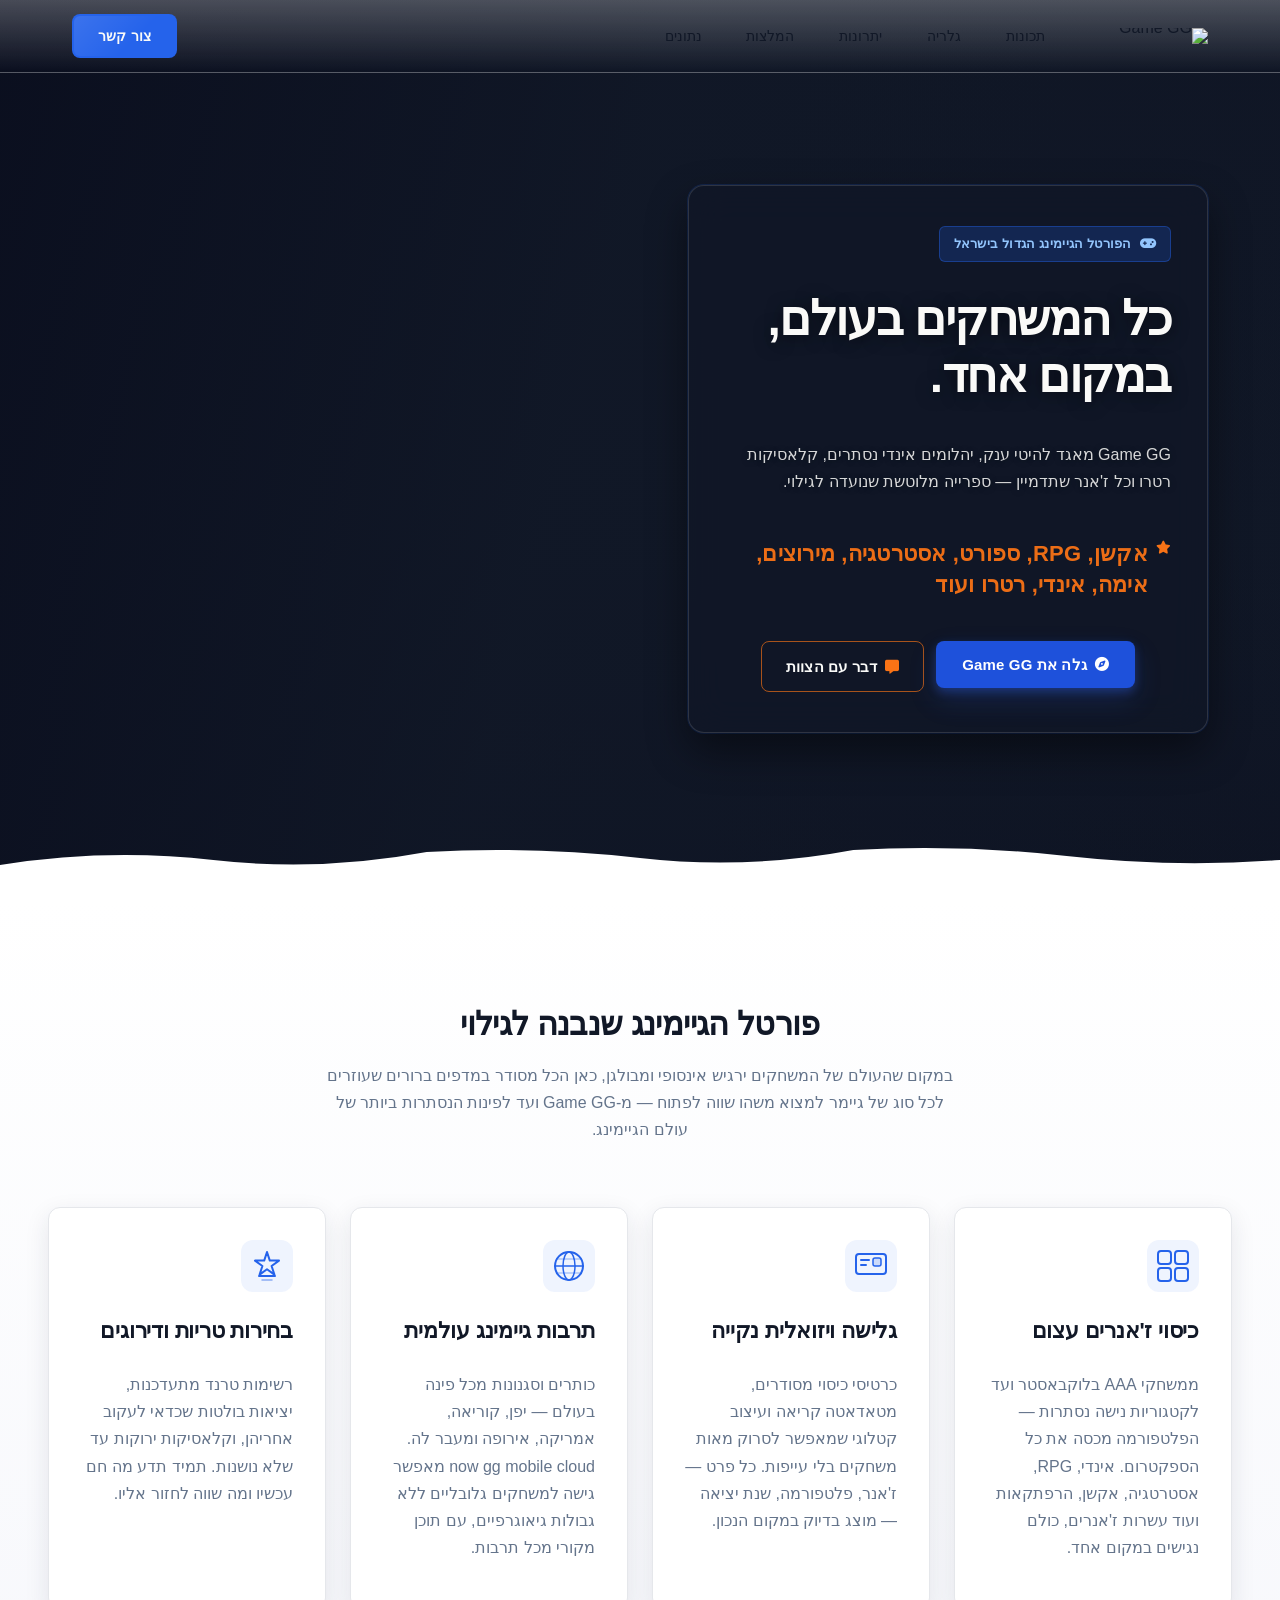
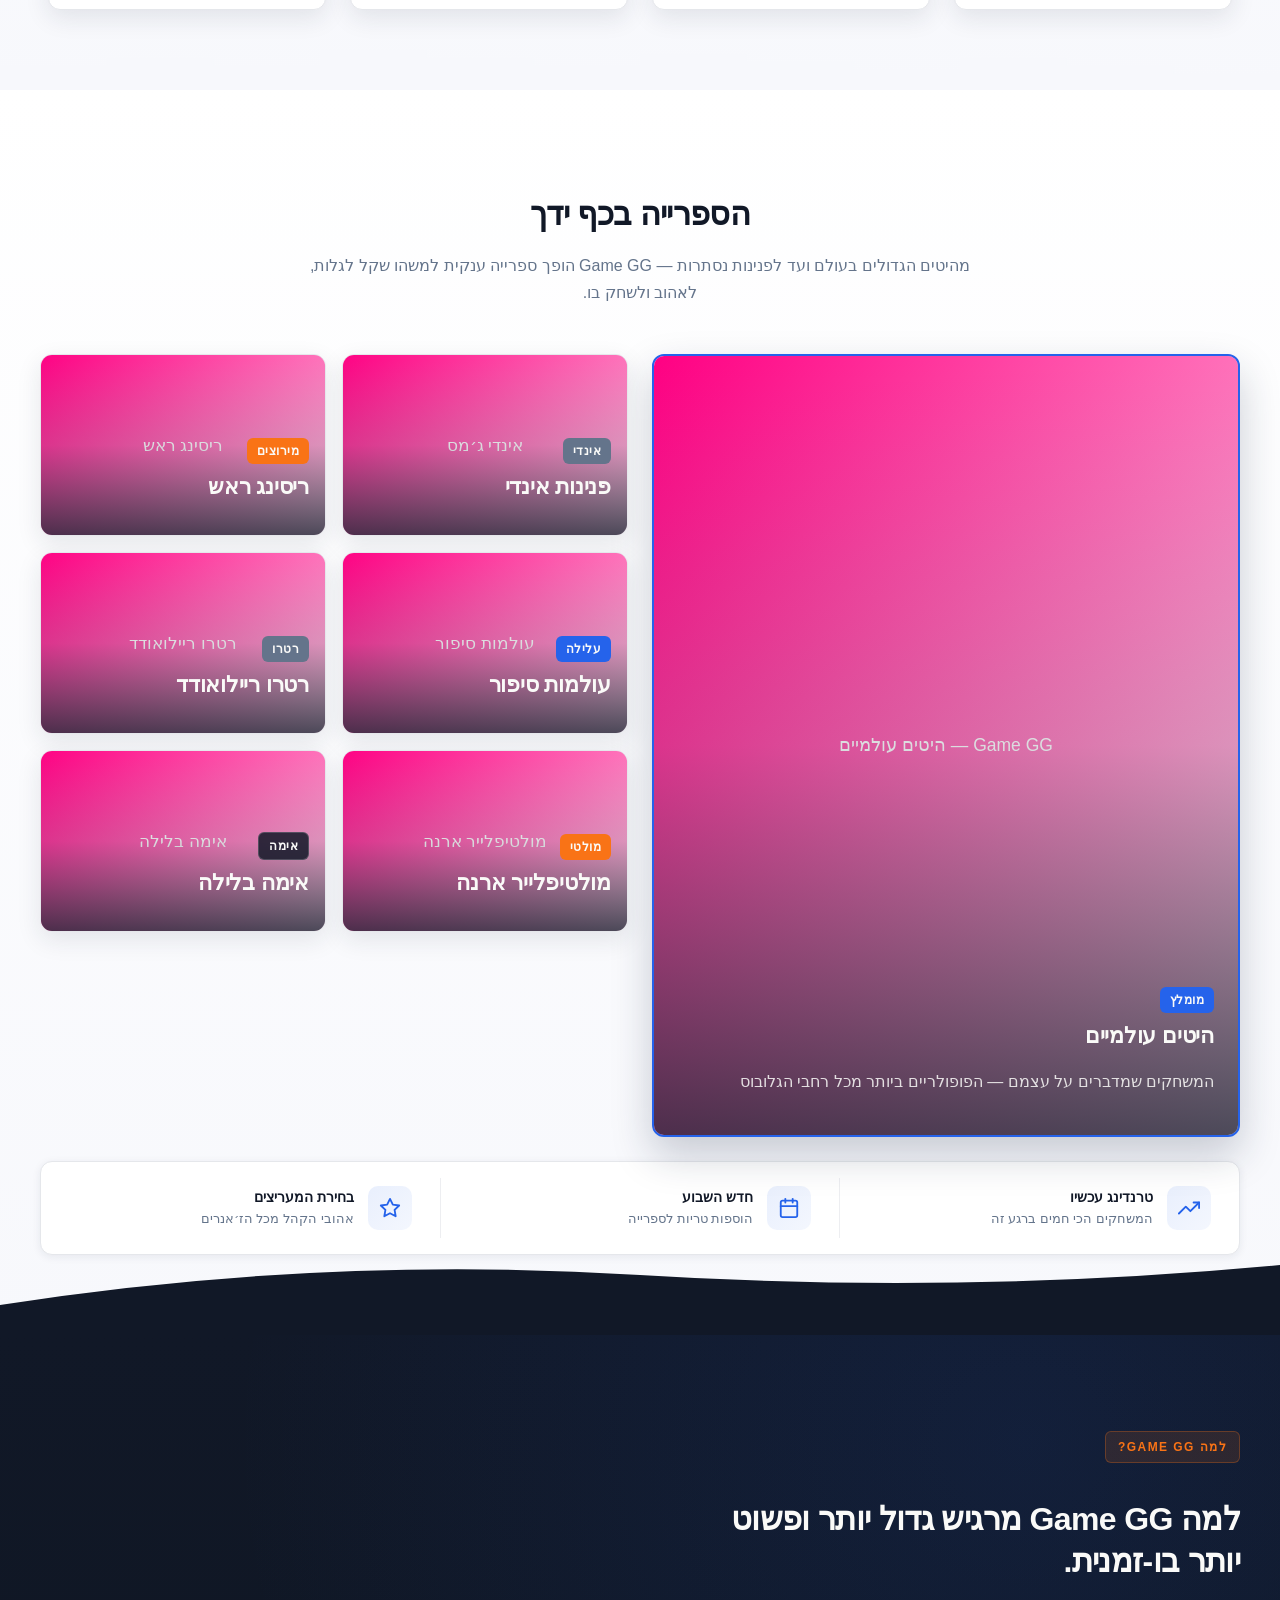
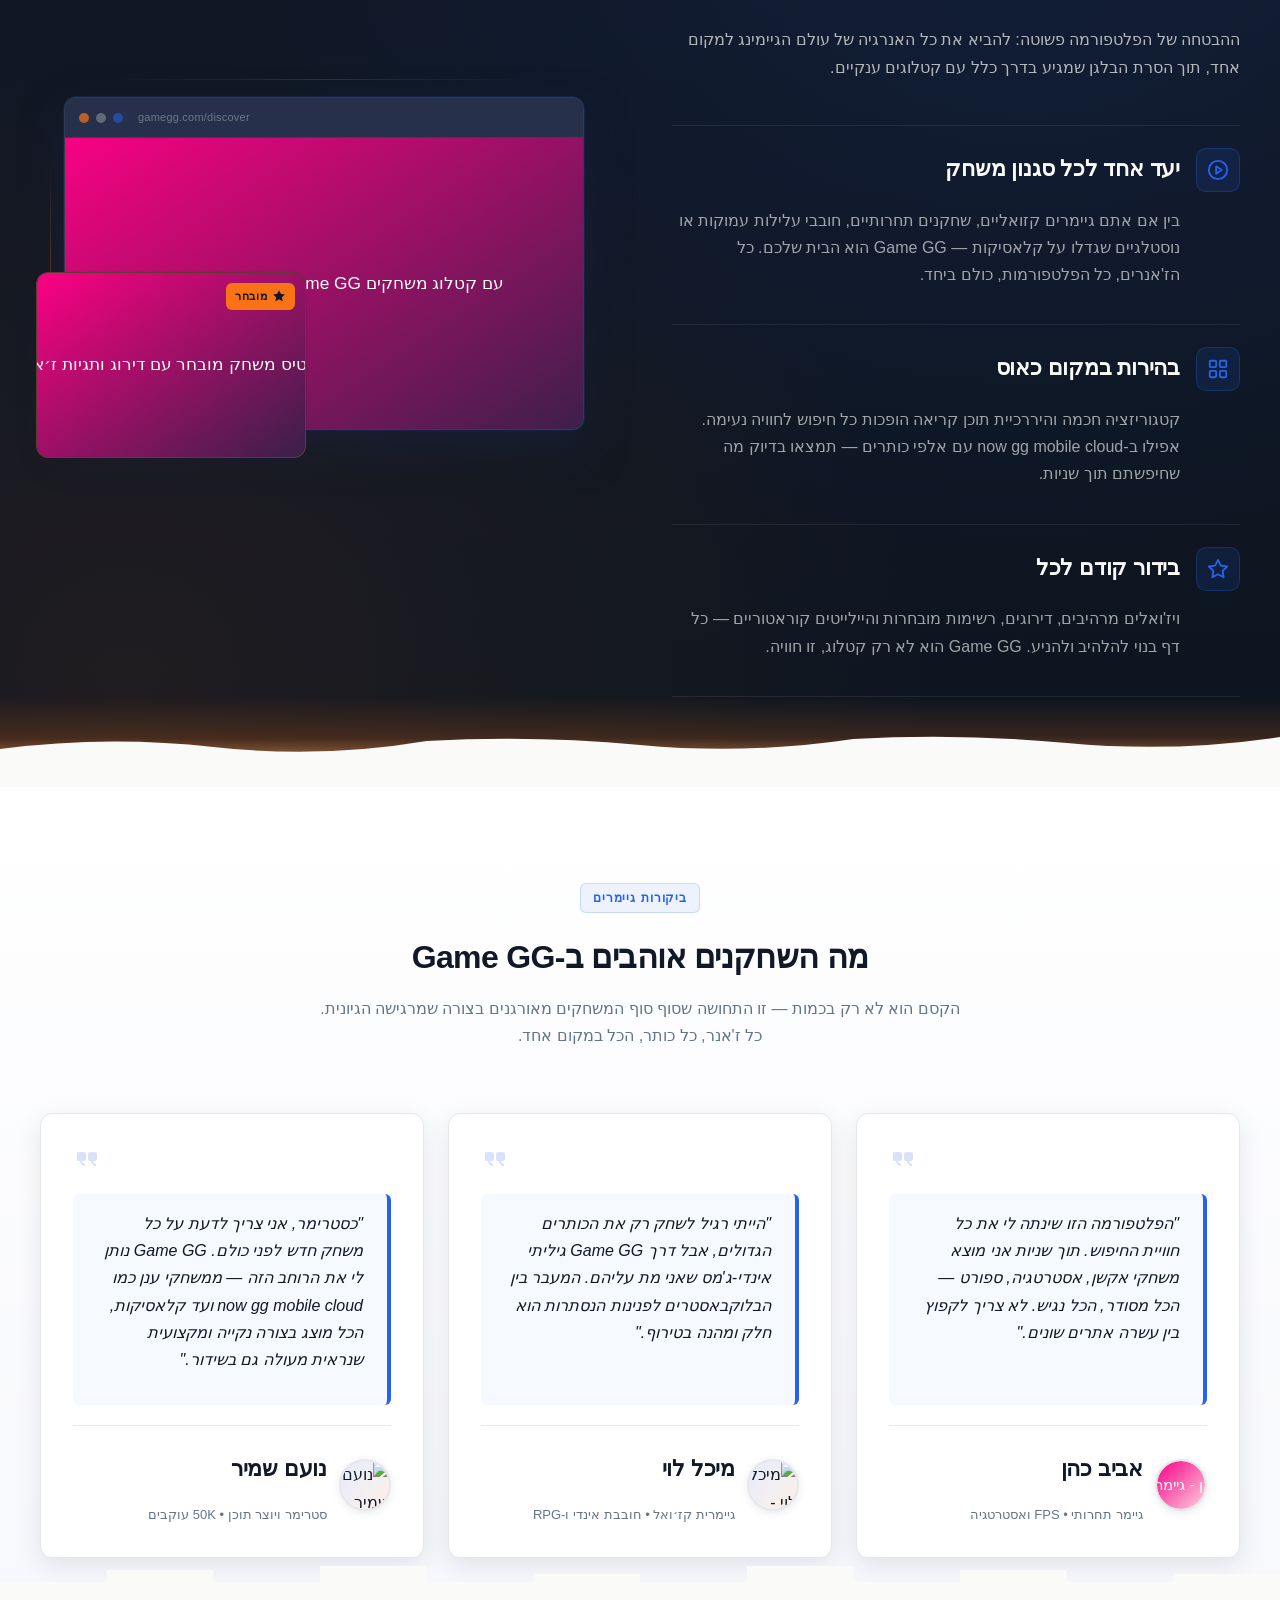
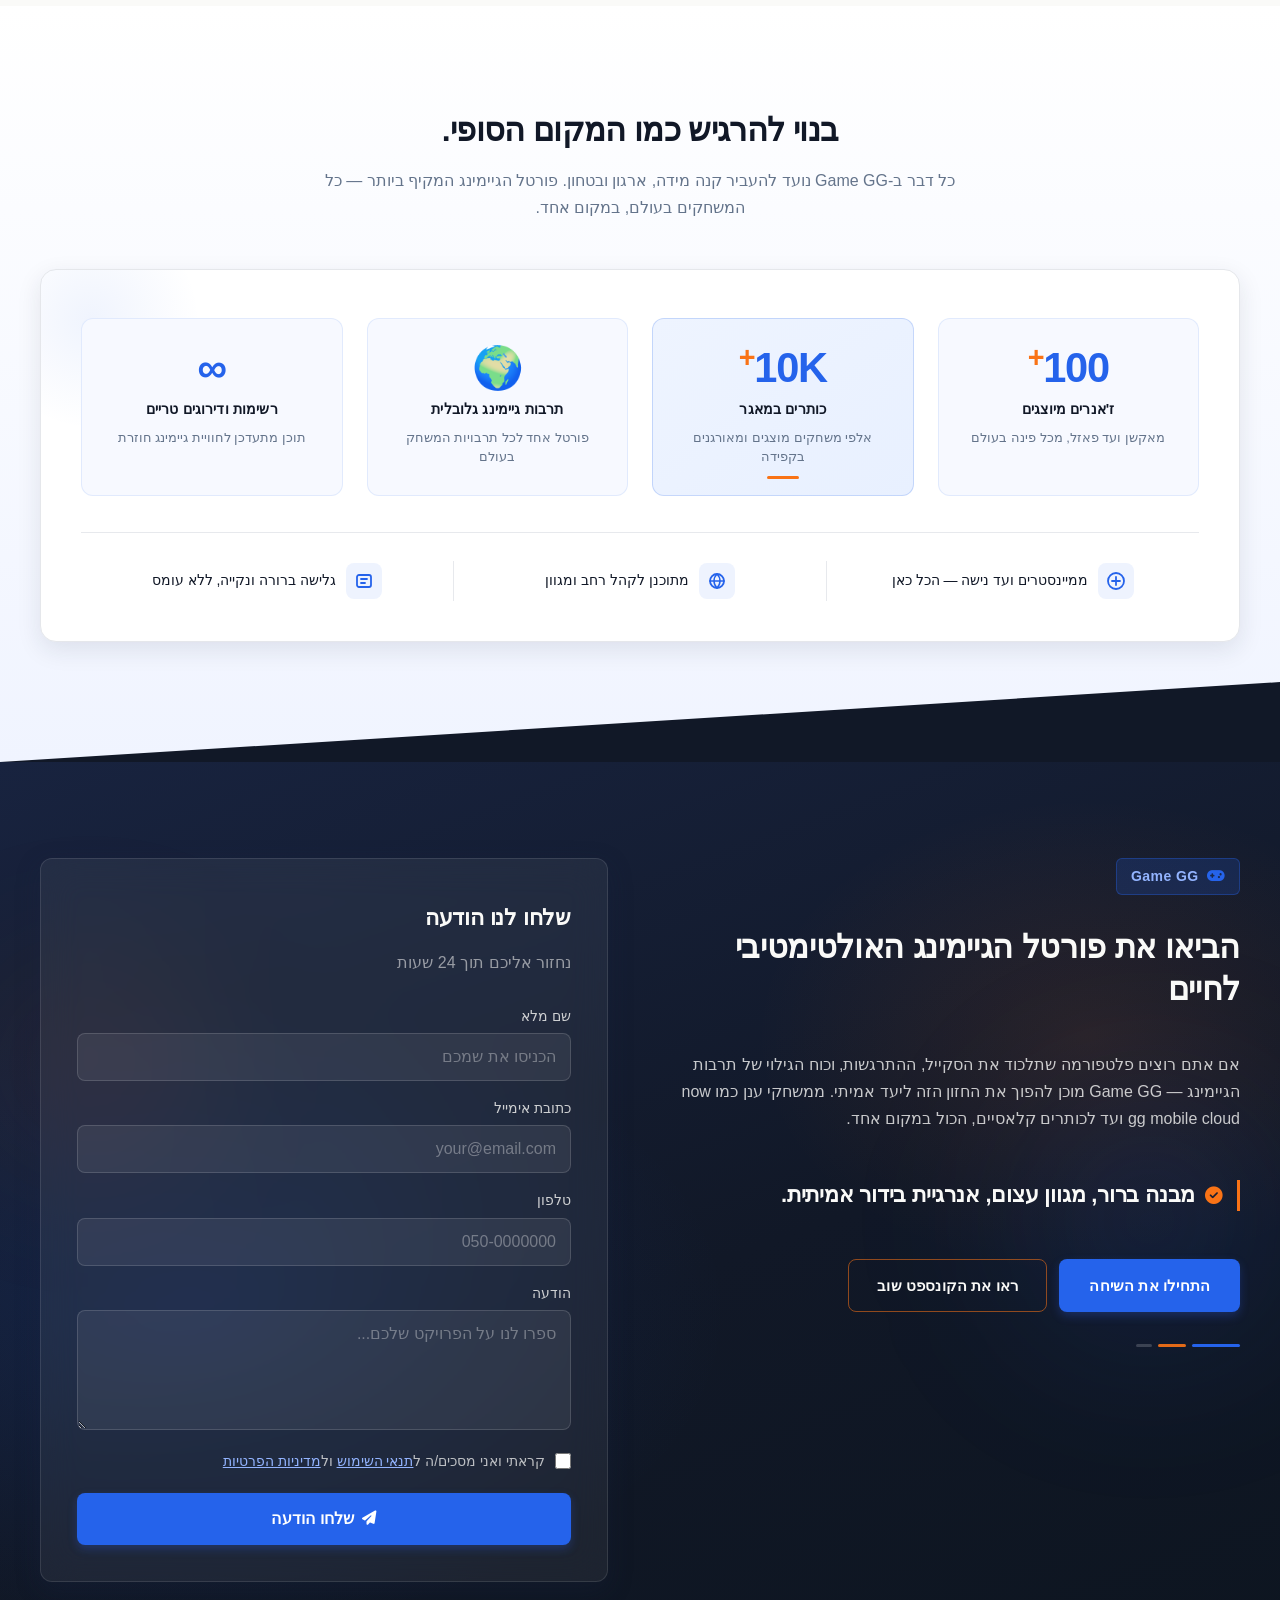
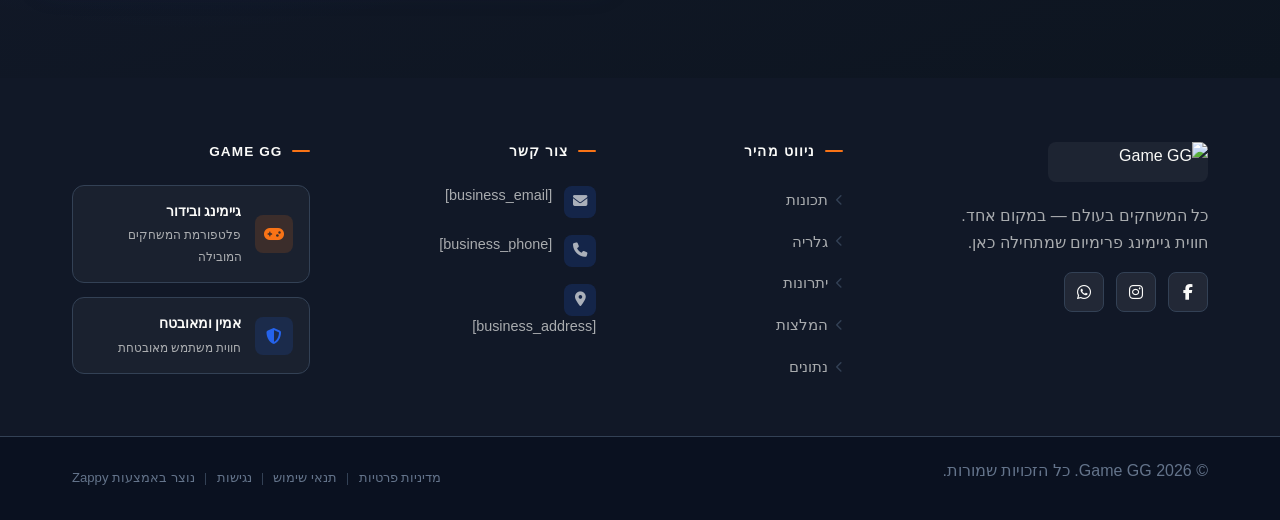
==== commit 5fb120b9: "Background sync: Progressive GitHub Sync" ====
--- a/index.html
+++ b/index.html
@@ -325,16 +325,16 @@
 
   <nav class="navbar" dir="rtl">
   <button class="mobile-toggle" id="mobileToggle" aria-label="Menu">
-    <svg class="hamburger-icon" width="24" height="24" viewbox="0 0 24 24" fill="none">
+    <svg class="hamburger-icon" width="24" height="24" viewBox="0 0 24 24" fill="none">
       <path d="M3 12h18M3 6h18M3 18h18" stroke="currentColor" stroke-width="2" stroke-linecap="round"></path>
     </svg>
-    <svg class="close-icon" width="24" height="24" viewbox="0 0 24 24" fill="none" style="display: none;">
+    <svg class="close-icon" width="24" height="24" viewBox="0 0 24 24" fill="none" style="display: none;">
       <path d="M18 6L6 18M6 6l12 12" stroke="currentColor" stroke-width="2" stroke-linecap="round"></path>
     </svg>
   </button>
 
   <button class="phone-header-btn" data-phone="[business_phone]" aria-label="Call">
-    <svg width="20" height="20" viewbox="0 0 24 24" fill="currentColor">
+    <svg width="20" height="20" viewBox="0 0 24 24" fill="currentColor">
       <path d="M22 16.92v3a2 2 0 0 1-2.18 2 19.79 19.79 0 0 1-8.63-3.07 19.5 19.5 0 0 1-6-6 19.79 19.79 0 0 1-3.07-8.67A2 2 0 0 1 4.11 2h3a2 2 0 0 1 2 1.72 12.84 12.84 0 0 0 .7 2.81 2 2 0 0 1-.45 2.11L8.09 9.91a16 16 0 0 0 6 6l1.27-1.27a2 2 0 0 1 2.11-.45 12.84 12.84 0 0 0 2.81.7A2 2 0 0 1 22 16.92z"></path>
     </svg>
   </button>
@@ -786,7 +786,7 @@
     <section id="hero" class="index-hero-section" data-layout-spec="בית-hero" dir="rtl" data-hero-type="fullscreen-scrim">
   <!-- Background Image -->
   <div class="index-hero-bg">
-    <img data-hero-bg="true" data-placeholder="index-hero-image-1" data-context="Cinematic ultra-wide gaming environment: multiple large curved monitors displaying vivid game art from different genres (action, RPG, racing, horror), royal blue and warm orange neon light accents illuminating a premium gaming setup, atmospheric dark room with layered game posters on walls, high-end gaming chairs, dramatic depth of field, photorealistic, moody and immersive atmosphere" width="1440" height="900" src="data:image/svg+xml,%3Csvg xmlns='http://www.w3.org/2000/svg' width='1440' height='900'%3E%3Cdefs%3E%3ClinearGradient id='grad' x1='0%25' y1='0%25' x2='100%25' y2='100%25'%3E%3Cstop offset='0%25' style='stop-color:%23FF0083;stop-opacity:1' /%3E%3Cstop offset='100%25' style='stop-color:%23FF008320;stop-opacity:1' /%3E%3C/linearGradient%3E%3C/defs%3E%3Crect width='100%25' height='100%25' fill='url(%23grad)'/%3E%3Ctext x='50%25' y='50%25' font-family='Arial, sans-serif' font-size='18' fill='white' text-anchor='middle' dy='.3em' font-weight='500'%3E%D7%A1%D7%91%D7%99%D7%91%D7%AA%20%D7%92%D7%99%D7%99%D7%9E%D7%99%D7%A0%D7%92%20%D7%A4%D7%A8%D7%99%D7%9E%D7%99%D7%95%D7%9D%20%D7%A2%D7%9D%20%D7%9E%D7%A1%D7%9B%D7%99%D7%9D%20%D7%9E%D7%A8%D7%95%D7%91%D7%99%D7%9D%20%D7%95%D7%90%D7%95%D7%A8%20%D7%A0%D7%99%D7%90%D7%95%D7%9F%20%D7%9B%D7%97%D7%95%D7%9C%20%D7%95%D7%9B%D7%AA%D7%95%D7%9D%3C/text%3E%3C/svg%3E" alt="סביבת גיימינג פרימיום עם מסכים מרובים ואור ניאון כחול וכתום">
+    <div data-zappy-zoom-wrapper="true" data-element-id="img-1774620546318-19nvkumtb" data-element-type="image" data-zappy-zoom-wrapper-width-mode="full" style="position: absolute !important; top: 0px !important; left: 0px !important; width: 100% !important; height: 100% !important; max-width: none !important; margin-left: 0px !important; margin-right: 0px !important; display: block !important; z-index: 1 !important; overflow: hidden !important;" data-zappy-zoom-clip="true" data-zappy-wrapper-margins-applied="true"><img data-hero-bg="true" data-placeholder="index-hero-image-1" data-context="Cinematic ultra-wide gaming environment: multiple large curved monitors displaying vivid game art from different genres (action, RPG, racing, horror), royal blue and warm orange neon light accents illuminating a premium gaming setup, atmospheric dark room with layered game posters on walls, high-end gaming chairs, dramatic depth of field, photorealistic, moody and immersive atmosphere" width="1440" height="900" src="/assets/business-general-hero-upload-1774620761590.webp" alt="סביבת גיימינג פרימיום עם מסכים מרובים ואור ניאון כחול וכתום" data-hero-background="true" data-element-type="image" data-element-id="img-1774620546318-19nvkumtb" class="zappy-editable-image" data-resize-handler-attached="true" style="object-position: 31% 75%; object-fit: cover !important; width: 296.73913% !important; height: 100% !important; margin: 0px !important; position: absolute !important; left: -60.98913% !important; top: 0% !important; max-width: none !important; max-height: none !important; display: block !important;" data-zappy-zoom="1"></div>
   </div>
 
   <!-- Scrim Overlay -->
@@ -796,7 +796,7 @@
   <div class="index-hero-container">
     <div class="index-hero-card">
       <div class="index-hero-badge">
-        <i class="fa-solid fa-gamepad"></i>
+        <i class="fa-solid fa-gamepad" data-element-type="icon" data-element-id="icon-1774620546314-oemq74t90" data-icon-type="fontawesome"></i>
         <span>הפורטל הגיימינג הגדול בישראל</span>
       </div>
 
@@ -805,16 +805,16 @@
       <p class="index-hero-body">Game GG מאגד להיטי ענק, יהלומים אינדי נסתרים, קלאסיקות רטרו וכל ז'אנר שתדמיין — ספרייה מלוטשת שנועדה לגילוי.</p>
 
       <h3 class="index-hero-genres">
-        <i class="fa-solid fa-star"></i>
+        <i class="fa-solid fa-star" data-element-type="icon" data-element-id="icon-1774620546315-7z9754e3z" data-icon-type="fontawesome"></i>
         אקשן, RPG, ספורט, אסטרטגיה, מירוצים, אימה, אינדי, רטרו ועוד
       </h3>
 
-      <div class="index-hero-cta-row">
-        <a href="#games" class="index-hero-btn-primary">
+      <div class="index-hero-cta-row" style="text-align: center !important; display: flex !important; justify-content: center !important; align-items: flex-start !important; width: 100% !important;">
+        <a href="#games" class="index-hero-btn-primary btn btn-primary" data-element-type="button" data-element-id="btn-1774620546297-hrm8qaj61" data-native-element="true" style="outline: currentcolor; background-color: rgb(30, 81, 219) !important; background-image: none !important; border-color: rgb(30, 81, 219) !important; color: rgb(255, 255, 255) !important;">
           <i class="fa-solid fa-compass"></i>
           גלה את Game GG
         </a>
-        <a href="#contact" class="index-hero-btn-secondary">
+        <a href="#contact" class="index-hero-btn-secondary" data-element-type="button" data-element-id="btn-1774620546297-mwkwssie7" data-native-element="true">
           <i class="fa-solid fa-message"></i>
           דבר עם הצוות
         </a>
@@ -824,7 +824,7 @@
 
   <!-- Bottom Divider -->
   <div class="index-hero-divider-wrapper">
-    <svg data-no-icon-edit="true" aria-hidden="true" viewbox="0 0 1440 90" preserveaspectratio="none" xmlns="http://www.w3.org/2000/svg">
+    <svg data-no-icon-edit="true" aria-hidden="true" viewBox="0 0 1440 90" preserveAspectRatio="none" xmlns="http://www.w3.org/2000/svg">
       <path d="M0,90 L0,55 Q120,38 240,50 T480,42 Q600,36 720,48 T960,40 Q1080,34 1200,46 T1440,50 L1440,90 Z" fill="#FFFFFF"></path>
     </svg>
   </div>
@@ -839,7 +839,7 @@
     <div class="index-features-grid">
       <article class="index-feature-card">
         <div class="index-feature-icon-wrap">
-          <svg data-element-type="icon" data-icon-type="svg" width="36" height="36" viewbox="0 0 36 36" fill="none" xmlns="http://www.w3.org/2000/svg" aria-hidden="true">
+          <svg data-element-type="icon" data-icon-type="svg" width="36" height="36" viewBox="0 0 36 36" fill="none" xmlns="http://www.w3.org/2000/svg" aria-hidden="true">
             <rect x="3" y="3" width="13" height="13" rx="3" stroke="currentColor" stroke-width="2"></rect>
             <rect x="20" y="3" width="13" height="13" rx="3" stroke="currentColor" stroke-width="2"></rect>
             <rect x="3" y="20" width="13" height="13" rx="3" stroke="currentColor" stroke-width="2"></rect>
@@ -853,7 +853,7 @@
       </article>
       <article class="index-feature-card">
         <div class="index-feature-icon-wrap">
-          <svg data-element-type="icon" data-icon-type="svg" width="36" height="36" viewbox="0 0 36 36" fill="none" xmlns="http://www.w3.org/2000/svg" aria-hidden="true">
+          <svg data-element-type="icon" data-icon-type="svg" width="36" height="36" viewBox="0 0 36 36" fill="none" xmlns="http://www.w3.org/2000/svg" aria-hidden="true">
             <rect x="3" y="6" width="30" height="20" rx="3" stroke="currentColor" stroke-width="2"></rect>
             <path d="M8 12h8M8 17h5" stroke="currentColor" stroke-width="2" stroke-linecap="round"></path>
             <rect x="20" y="10" width="8" height="8" rx="2" fill="currentColor" opacity="0.18"></rect>
@@ -867,7 +867,7 @@
       </article>
       <article class="index-feature-card">
         <div class="index-feature-icon-wrap">
-          <svg data-element-type="icon" data-icon-type="svg" width="36" height="36" viewbox="0 0 36 36" fill="none" xmlns="http://www.w3.org/2000/svg" aria-hidden="true">
+          <svg data-element-type="icon" data-icon-type="svg" width="36" height="36" viewBox="0 0 36 36" fill="none" xmlns="http://www.w3.org/2000/svg" aria-hidden="true">
             <circle cx="18" cy="18" r="14" stroke="currentColor" stroke-width="2"></circle>
             <ellipse cx="18" cy="18" rx="6" ry="14" stroke="currentColor" stroke-width="1.5"></ellipse>
             <path d="M4 18h28" stroke="currentColor" stroke-width="1.5" stroke-linecap="round"></path>
@@ -881,7 +881,7 @@
       </article>
       <article class="index-feature-card">
         <div class="index-feature-icon-wrap">
-          <svg data-element-type="icon" data-icon-type="svg" width="36" height="36" viewbox="0 0 36 36" fill="none" xmlns="http://www.w3.org/2000/svg" aria-hidden="true">
+          <svg data-element-type="icon" data-icon-type="svg" width="36" height="36" viewBox="0 0 36 36" fill="none" xmlns="http://www.w3.org/2000/svg" aria-hidden="true">
             <path d="M18 4l2.8 8.6H30l-7.4 5.4 2.8 8.6L18 21.2l-7.4 5.4 2.8-8.6L6 12.6h9.2z" stroke="currentColor" stroke-width="2" stroke-linejoin="round"></path>
             <path d="M10 28h16" stroke="currentColor" stroke-width="2" stroke-linecap="round"></path>
             <path d="M13 32h10" stroke="currentColor" stroke-width="1.5" stroke-linecap="round" opacity="0.5"></path>
@@ -895,7 +895,7 @@
     </div>
   </div>
   <div class="index-features-divider-wrapper" aria-hidden="true">
-    <svg data-no-icon-edit="true" aria-hidden="true" viewbox="0 0 1200 64" preserveaspectratio="none" xmlns="http://www.w3.org/2000/svg">
+    <svg data-no-icon-edit="true" aria-hidden="true" viewBox="0 0 1200 64" preserveAspectRatio="none" xmlns="http://www.w3.org/2000/svg">
       <path d="M0,64 L0,40 L100,40 L100,32 L200,32 L200,40 L300,40 L300,24 L400,24 L400,32 L500,32 L500,40 L600,40 L600,28 L700,28 L700,36 L800,36 L800,44 L900,44 L900,32 L1000,32 L1000,40 L1100,40 L1100,48 L1200,48 L1200,64 Z" fill="#F7F8FC"></path>
     </svg>
   </div>
@@ -1002,7 +1002,7 @@
     <div class="showcase-stat-banner">
       <div class="stat-block">
         <div class="stat-block__icon">
-          <svg data-element-type="icon" data-icon-type="svg" xmlns="http://www.w3.org/2000/svg" width="22" height="22" viewbox="0 0 24 24" fill="none" stroke="currentColor" stroke-width="2" stroke-linecap="round" stroke-linejoin="round" aria-hidden="true"><polyline points="23 6 13.5 15.5 8.5 10.5 1 18"></polyline><polyline points="17 6 23 6 23 12"></polyline></svg>
+          <svg data-element-type="icon" data-icon-type="svg" xmlns="http://www.w3.org/2000/svg" width="22" height="22" viewBox="0 0 24 24" fill="none" stroke="currentColor" stroke-width="2" stroke-linecap="round" stroke-linejoin="round" aria-hidden="true"><polyline points="23 6 13.5 15.5 8.5 10.5 1 18"></polyline><polyline points="17 6 23 6 23 12"></polyline></svg>
         </div>
         <div class="stat-block__content">
           <span class="stat-block__label">טרנדינג עכשיו</span>
@@ -1012,7 +1012,7 @@
       <div class="stat-divider" aria-hidden="true"></div>
       <div class="stat-block">
         <div class="stat-block__icon">
-          <svg data-element-type="icon" data-icon-type="svg" xmlns="http://www.w3.org/2000/svg" width="22" height="22" viewbox="0 0 24 24" fill="none" stroke="currentColor" stroke-width="2" stroke-linecap="round" stroke-linejoin="round" aria-hidden="true"><rect x="3" y="4" width="18" height="18" rx="2" ry="2"></rect><line x1="16" y1="2" x2="16" y2="6"></line><line x1="8" y1="2" x2="8" y2="6"></line><line x1="3" y1="10" x2="21" y2="10"></line></svg>
+          <svg data-element-type="icon" data-icon-type="svg" xmlns="http://www.w3.org/2000/svg" width="22" height="22" viewBox="0 0 24 24" fill="none" stroke="currentColor" stroke-width="2" stroke-linecap="round" stroke-linejoin="round" aria-hidden="true"><rect x="3" y="4" width="18" height="18" rx="2" ry="2"></rect><line x1="16" y1="2" x2="16" y2="6"></line><line x1="8" y1="2" x2="8" y2="6"></line><line x1="3" y1="10" x2="21" y2="10"></line></svg>
         </div>
         <div class="stat-block__content">
           <span class="stat-block__label">חדש השבוע</span>
@@ -1022,7 +1022,7 @@
       <div class="stat-divider" aria-hidden="true"></div>
       <div class="stat-block">
         <div class="stat-block__icon">
-          <svg data-element-type="icon" data-icon-type="svg" xmlns="http://www.w3.org/2000/svg" width="22" height="22" viewbox="0 0 24 24" fill="none" stroke="currentColor" stroke-width="2" stroke-linecap="round" stroke-linejoin="round" aria-hidden="true"><polygon points="12 2 15.09 8.26 22 9.27 17 14.14 18.18 21.02 12 17.77 5.82 21.02 7 14.14 2 9.27 8.91 8.26 12 2"></polygon></svg>
+          <svg data-element-type="icon" data-icon-type="svg" xmlns="http://www.w3.org/2000/svg" width="22" height="22" viewBox="0 0 24 24" fill="none" stroke="currentColor" stroke-width="2" stroke-linecap="round" stroke-linejoin="round" aria-hidden="true"><polygon points="12 2 15.09 8.26 22 9.27 17 14.14 18.18 21.02 12 17.77 5.82 21.02 7 14.14 2 9.27 8.91 8.26 12 2"></polygon></svg>
         </div>
         <div class="stat-block__content">
           <span class="stat-block__label">בחירת המעריצים</span>
@@ -1035,7 +1035,7 @@
 
   <!-- Bottom Arc Divider -->
   <div class="showcase-divider-wrapper">
-    <svg data-no-icon-edit="true" aria-hidden="true" viewbox="0 0 1200 80" preserveaspectratio="none" xmlns="http://www.w3.org/2000/svg">
+    <svg data-no-icon-edit="true" aria-hidden="true" viewBox="0 0 1200 80" preserveAspectRatio="none" xmlns="http://www.w3.org/2000/svg">
       <path d="M0,80 L0,50 Q300,0 600,20 Q900,40 1200,10 L1200,80 Z" fill="#111827"></path>
     </svg>
   </div>
@@ -1054,7 +1054,7 @@
         <!-- Benefit 1 -->
         <div class="index-benefit-row">
           <div class="index-benefit-icon-wrap">
-            <svg data-element-type="icon" data-icon-type="svg" width="22" height="22" viewbox="0 0 24 24" fill="none" stroke="currentColor" stroke-width="2" stroke-linecap="round" stroke-linejoin="round" aria-hidden="true">
+            <svg data-element-type="icon" data-icon-type="svg" width="22" height="22" viewBox="0 0 24 24" fill="none" stroke="currentColor" stroke-width="2" stroke-linecap="round" stroke-linejoin="round" aria-hidden="true">
               <circle cx="12" cy="12" r="10"></circle>
               <polygon points="10 8 16 12 10 16 10 8"></polygon>
             </svg>
@@ -1068,7 +1068,7 @@
         <!-- Benefit 2 -->
         <div class="index-benefit-row">
           <div class="index-benefit-icon-wrap">
-            <svg data-element-type="icon" data-icon-type="svg" width="22" height="22" viewbox="0 0 24 24" fill="none" stroke="currentColor" stroke-width="2" stroke-linecap="round" stroke-linejoin="round" aria-hidden="true">
+            <svg data-element-type="icon" data-icon-type="svg" width="22" height="22" viewBox="0 0 24 24" fill="none" stroke="currentColor" stroke-width="2" stroke-linecap="round" stroke-linejoin="round" aria-hidden="true">
               <rect x="3" y="3" width="7" height="7" rx="1"></rect>
               <rect x="14" y="3" width="7" height="7" rx="1"></rect>
               <rect x="3" y="14" width="7" height="7" rx="1"></rect>
@@ -1084,7 +1084,7 @@
         <!-- Benefit 3 -->
         <div class="index-benefit-row">
           <div class="index-benefit-icon-wrap">
-            <svg data-element-type="icon" data-icon-type="svg" width="22" height="22" viewbox="0 0 24 24" fill="none" stroke="currentColor" stroke-width="2" stroke-linecap="round" stroke-linejoin="round" aria-hidden="true">
+            <svg data-element-type="icon" data-icon-type="svg" width="22" height="22" viewBox="0 0 24 24" fill="none" stroke="currentColor" stroke-width="2" stroke-linecap="round" stroke-linejoin="round" aria-hidden="true">
               <path d="M12 2l3.09 6.26L22 9.27l-5 4.87 1.18 6.88L12 17.77l-6.18 3.25L7 14.14 2 9.27l6.91-1.01L12 2z"></path>
             </svg>
           </div>
@@ -1114,7 +1114,7 @@
         <div class="index-benefits-secondary-tile">
           <img data-placeholder="index-benefits-image-2" data-context="A close-up screenshot of a gaming portal detail page showing a featured game card with ranking badge, genre tags, and star rating. The game shown is an action-adventure title with dramatic cover art. Dark UI with orange accent highlights, compact typography, and a &quot;play now&quot; button. Cinematic and polished." width="280" height="200" src="data:image/svg+xml,%3Csvg xmlns='http://www.w3.org/2000/svg' width='280' height='200'%3E%3Cdefs%3E%3ClinearGradient id='grad' x1='0%25' y1='0%25' x2='100%25' y2='100%25'%3E%3Cstop offset='0%25' style='stop-color:%23FF0083;stop-opacity:1' /%3E%3Cstop offset='100%25' style='stop-color:%23FF008320;stop-opacity:1' /%3E%3C/linearGradient%3E%3C/defs%3E%3Crect width='100%25' height='100%25' fill='url(%23grad)'/%3E%3Ctext x='50%25' y='50%25' font-family='Arial, sans-serif' font-size='18' fill='white' text-anchor='middle' dy='.3em' font-weight='500'%3E%D7%9B%D7%A8%D7%98%D7%99%D7%A1%20%D7%9E%D7%A9%D7%97%D7%A7%20%D7%9E%D7%95%D7%91%D7%97%D7%A8%20%D7%A2%D7%9D%20%D7%93%D7%99%D7%A8%D7%95%D7%92%20%D7%95%D7%AA%D7%92%D7%99%D7%95%D7%AA%20%D7%96%D7%B3%D7%90%D7%A0%D7%A8%3C/text%3E%3C/svg%3E" alt="כרטיס משחק מובחר עם דירוג ותגיות ז׳אנר" class="index-benefits-img-secondary">
           <div class="index-benefits-tile-badge">
-            <svg data-element-type="icon" data-icon-type="svg" width="14" height="14" viewbox="0 0 24 24" fill="currentColor" aria-hidden="true">
+            <svg data-element-type="icon" data-icon-type="svg" width="14" height="14" viewBox="0 0 24 24" fill="currentColor" aria-hidden="true">
               <path d="M12 2l3.09 6.26L22 9.27l-5 4.87 1.18 6.88L12 17.77l-6.18 3.25L7 14.14 2 9.27l6.91-1.01L12 2z"></path>
             </svg>
             <span>מובחר</span>
@@ -1130,7 +1130,7 @@
 
   <!-- Bottom divider: warm orange light-band dissolving into light section -->
   <div class="index-benefits-divider-wrapper">
-    <svg data-no-icon-edit="true" aria-hidden="true" viewbox="0 0 1200 90" preserveaspectratio="none" xmlns="http://www.w3.org/2000/svg">
+    <svg data-no-icon-edit="true" aria-hidden="true" viewBox="0 0 1200 90" preserveAspectRatio="none" xmlns="http://www.w3.org/2000/svg">
       <defs>
         <linearGradient id="ib-orange-band" x1="0" y1="0" x2="0" y2="1">
           <stop offset="0%" stop-color="rgba(249,115,22,0)"></stop>
@@ -1160,7 +1160,7 @@
       <!-- Card 1: Competitive Player -->
       <article class="index-testimonials-card">
         <div class="index-testimonials-quote-icon" aria-hidden="true">
-          <svg data-element-type="icon" data-icon-type="svg" width="28" height="28" viewbox="0 0 28 28" fill="none" xmlns="http://www.w3.org/2000/svg">
+          <svg data-element-type="icon" data-icon-type="svg" width="28" height="28" viewBox="0 0 28 28" fill="none" xmlns="http://www.w3.org/2000/svg">
             <path d="M4 8C4 6.89543 4.89543 6 6 6H11C12.1046 6 13 6.89543 13 8V13C13 14.1046 12.1046 15 11 15H9C9 16.6569 10.3431 18 12 18V20C9.23858 20 7 17.7614 7 15H6C4.89543 15 4 14.1046 4 13V8Z" fill="currentColor" opacity="0.18"></path>
             <path d="M15 8C15 6.89543 15.8954 6 17 6H22C23.1046 6 24 6.89543 24 8V13C24 14.1046 23.1046 15 22 15H20C20 16.6569 21.3431 18 23 18V20C20.2386 20 18 17.7614 18 15H17C15.8954 15 15 14.1046 15 13V8Z" fill="currentColor" opacity="0.18"></path>
           </svg>
@@ -1182,7 +1182,7 @@
       <!-- Card 2: Casual Player -->
       <article class="index-testimonials-card">
         <div class="index-testimonials-quote-icon" aria-hidden="true">
-          <svg data-element-type="icon" data-icon-type="svg" width="28" height="28" viewbox="0 0 28 28" fill="none" xmlns="http://www.w3.org/2000/svg">
+          <svg data-element-type="icon" data-icon-type="svg" width="28" height="28" viewBox="0 0 28 28" fill="none" xmlns="http://www.w3.org/2000/svg">
             <path d="M4 8C4 6.89543 4.89543 6 6 6H11C12.1046 6 13 6.89543 13 8V13C13 14.1046 12.1046 15 11 15H9C9 16.6569 10.3431 18 12 18V20C9.23858 20 7 17.7614 7 15H6C4.89543 15 4 14.1046 4 13V8Z" fill="currentColor" opacity="0.18"></path>
             <path d="M15 8C15 6.89543 15.8954 6 17 6H22C23.1046 6 24 6.89543 24 8V13C24 14.1046 23.1046 15 22 15H20C20 16.6569 21.3431 18 23 18V20C20.2386 20 18 17.7614 18 15H17C15.8954 15 15 14.1046 15 13V8Z" fill="currentColor" opacity="0.18"></path>
           </svg>
@@ -1204,7 +1204,7 @@
       <!-- Card 3: Streamer/Creator -->
       <article class="index-testimonials-card">
         <div class="index-testimonials-quote-icon" aria-hidden="true">
-          <svg data-element-type="icon" data-icon-type="svg" width="28" height="28" viewbox="0 0 28 28" fill="none" xmlns="http://www.w3.org/2000/svg">
+          <svg data-element-type="icon" data-icon-type="svg" width="28" height="28" viewBox="0 0 28 28" fill="none" xmlns="http://www.w3.org/2000/svg">
             <path d="M4 8C4 6.89543 4.89543 6 6 6H11C12.1046 6 13 6.89543 13 8V13C13 14.1046 12.1046 15 11 15H9C9 16.6569 10.3431 18 12 18V20C9.23858 20 7 17.7614 7 15H6C4.89543 15 4 14.1046 4 13V8Z" fill="currentColor" opacity="0.18"></path>
             <path d="M15 8C15 6.89543 15.8954 6 17 6H22C23.1046 6 24 6.89543 24 8V13C24 14.1046 23.1046 15 22 15H20C20 16.6569 21.3431 18 23 18V20C20.2386 20 18 17.7614 18 15H17C15.8954 15 15 14.1046 15 13V8Z" fill="currentColor" opacity="0.18"></path>
           </svg>
@@ -1230,7 +1230,7 @@
 
   <!-- Bottom Pixel-Step SVG Divider -->
   <div class="index-testimonials-divider-wrapper">
-    <svg data-no-icon-edit="true" aria-hidden="true" viewbox="0 0 1200 48" preserveaspectratio="none" xmlns="http://www.w3.org/2000/svg">
+    <svg data-no-icon-edit="true" aria-hidden="true" viewBox="0 0 1200 48" preserveAspectRatio="none" xmlns="http://www.w3.org/2000/svg">
       <path d="M0,48 L0,24 L100,24 L100,12 L200,12 L200,24 L300,24 L300,8 L400,8 L400,24 L500,24 L500,16 L600,16 L600,24 L700,24 L700,8 L800,8 L800,24 L900,24 L900,12 L1000,12 L1000,24 L1100,24 L1100,16 L1200,16 L1200,48 Z" fill="#FAFAF8"></path>
     </svg>
   </div>
@@ -1277,7 +1277,7 @@
         <div class="trust-items">
           <div class="trust-item">
             <span class="trust-icon">
-              <svg data-element-type="icon" data-icon-type="svg" width="20" height="20" viewbox="0 0 20 20" fill="none" xmlns="http://www.w3.org/2000/svg" aria-hidden="true">
+              <svg data-element-type="icon" data-icon-type="svg" width="20" height="20" viewBox="0 0 20 20" fill="none" xmlns="http://www.w3.org/2000/svg" aria-hidden="true">
                 <circle cx="10" cy="10" r="8" stroke="currentColor" stroke-width="1.8"></circle>
                 <path d="M6 10h8M10 6v8" stroke="currentColor" stroke-width="1.8" stroke-linecap="round"></path>
               </svg>
@@ -1287,7 +1287,7 @@
           <div class="trust-separator" aria-hidden="true"></div>
           <div class="trust-item">
             <span class="trust-icon">
-              <svg data-element-type="icon" data-icon-type="svg" width="20" height="20" viewbox="0 0 20 20" fill="none" xmlns="http://www.w3.org/2000/svg" aria-hidden="true">
+              <svg data-element-type="icon" data-icon-type="svg" width="20" height="20" viewBox="0 0 20 20" fill="none" xmlns="http://www.w3.org/2000/svg" aria-hidden="true">
                 <path d="M3 10a7 7 0 1 0 14 0A7 7 0 0 0 3 10Z" stroke="currentColor" stroke-width="1.8"></path>
                 <path d="M10 3c-2 2-3 4.5-3 7s1 5 3 7M10 3c2 2 3 4.5 3 7s-1 5-3 7M3 10h14" stroke="currentColor" stroke-width="1.5" stroke-linecap="round"></path>
               </svg>
@@ -1297,7 +1297,7 @@
           <div class="trust-separator" aria-hidden="true"></div>
           <div class="trust-item">
             <span class="trust-icon">
-              <svg data-element-type="icon" data-icon-type="svg" width="20" height="20" viewbox="0 0 20 20" fill="none" xmlns="http://www.w3.org/2000/svg" aria-hidden="true">
+              <svg data-element-type="icon" data-icon-type="svg" width="20" height="20" viewBox="0 0 20 20" fill="none" xmlns="http://www.w3.org/2000/svg" aria-hidden="true">
                 <rect x="3" y="4" width="14" height="12" rx="2" stroke="currentColor" stroke-width="1.8"></rect>
                 <path d="M7 8h6M7 12h4" stroke="currentColor" stroke-width="1.8" stroke-linecap="round"></path>
               </svg>
@@ -1311,7 +1311,7 @@
 
   <!-- Bottom Angled Divider -->
   <div class="stats-divider-wrapper">
-    <svg data-no-icon-edit="true" aria-hidden="true" viewbox="0 0 1440 80" preserveaspectratio="none" xmlns="http://www.w3.org/2000/svg">
+    <svg data-no-icon-edit="true" aria-hidden="true" viewBox="0 0 1440 80" preserveAspectRatio="none" xmlns="http://www.w3.org/2000/svg">
       <polygon points="0,80 1440,80 1440,0" fill="var(--bg-dark)"></polygon>
     </svg>
   </div>
@@ -1571,5 +1571,33 @@
       window.addEventListener('resize', function() { clearTimeout(window._mlrt); window._mlrt = setTimeout(initMobileLangMenu, 250); });
     })();
     </script>
+
+    <script>
+    (function(){
+      if(window.innerWidth>768)return;
+      function fixZW(){
+        document.querySelectorAll('[data-zappy-zoom-wrapper="true"]').forEach(function(w){
+          var cw=w.style.getPropertyValue('width');
+          if(!cw||cw==='100%')return;
+          w.style.setProperty('width','100%','important');
+          w.style.setProperty('max-width','100%','important');
+          w.style.setProperty('height','auto','important');
+          var img=w.querySelector('img');
+          if(img){
+            img.style.setProperty('position','relative','important');
+            img.style.setProperty('width','100%','important');
+            img.style.setProperty('height','auto','important');
+            img.style.setProperty('max-width','100%','important');
+            img.style.setProperty('max-height','400px','important');
+            img.style.setProperty('object-fit','cover','important');
+            img.style.setProperty('left','0','important');
+            img.style.setProperty('top','0','important');
+          }
+        });
+      }
+      if(document.readyState==='loading')document.addEventListener('DOMContentLoaded',fixZW);
+      else setTimeout(fixZW,50);
+    })();
+    </script>
 </body>
 </html>
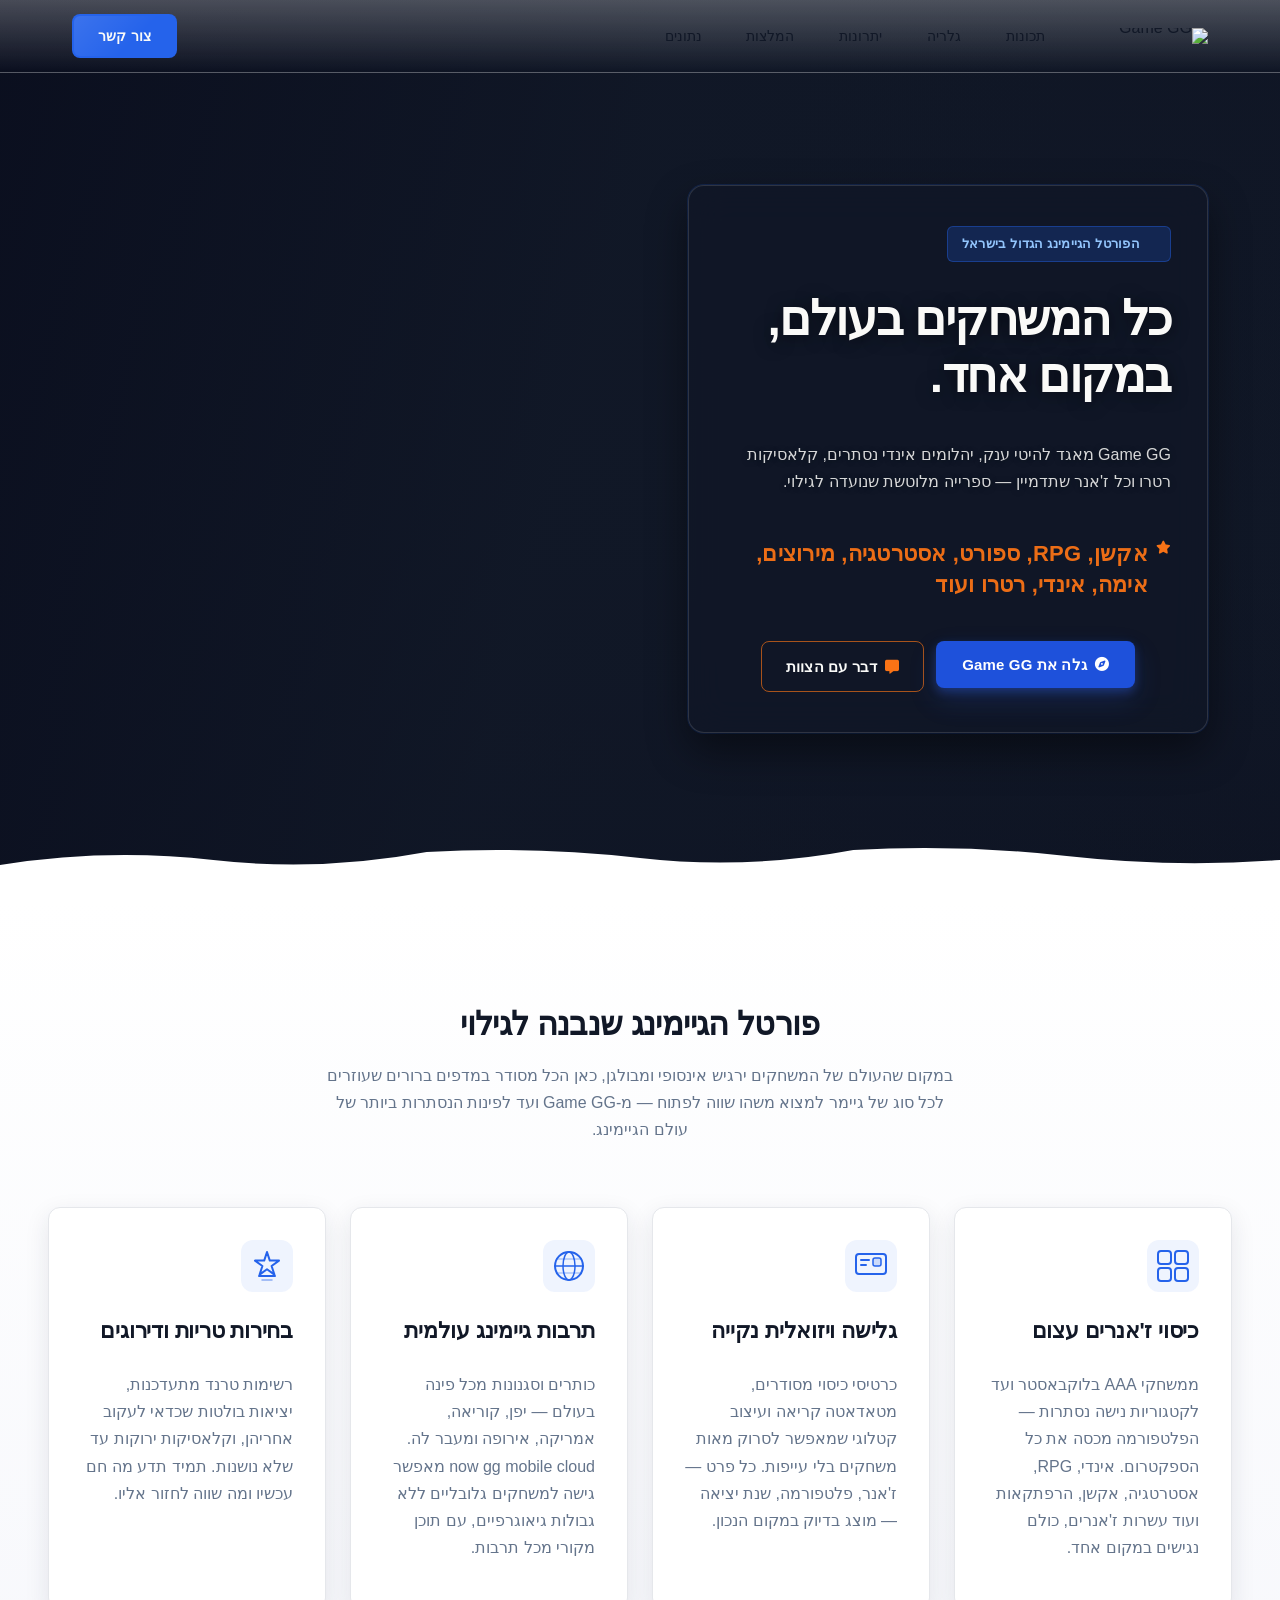
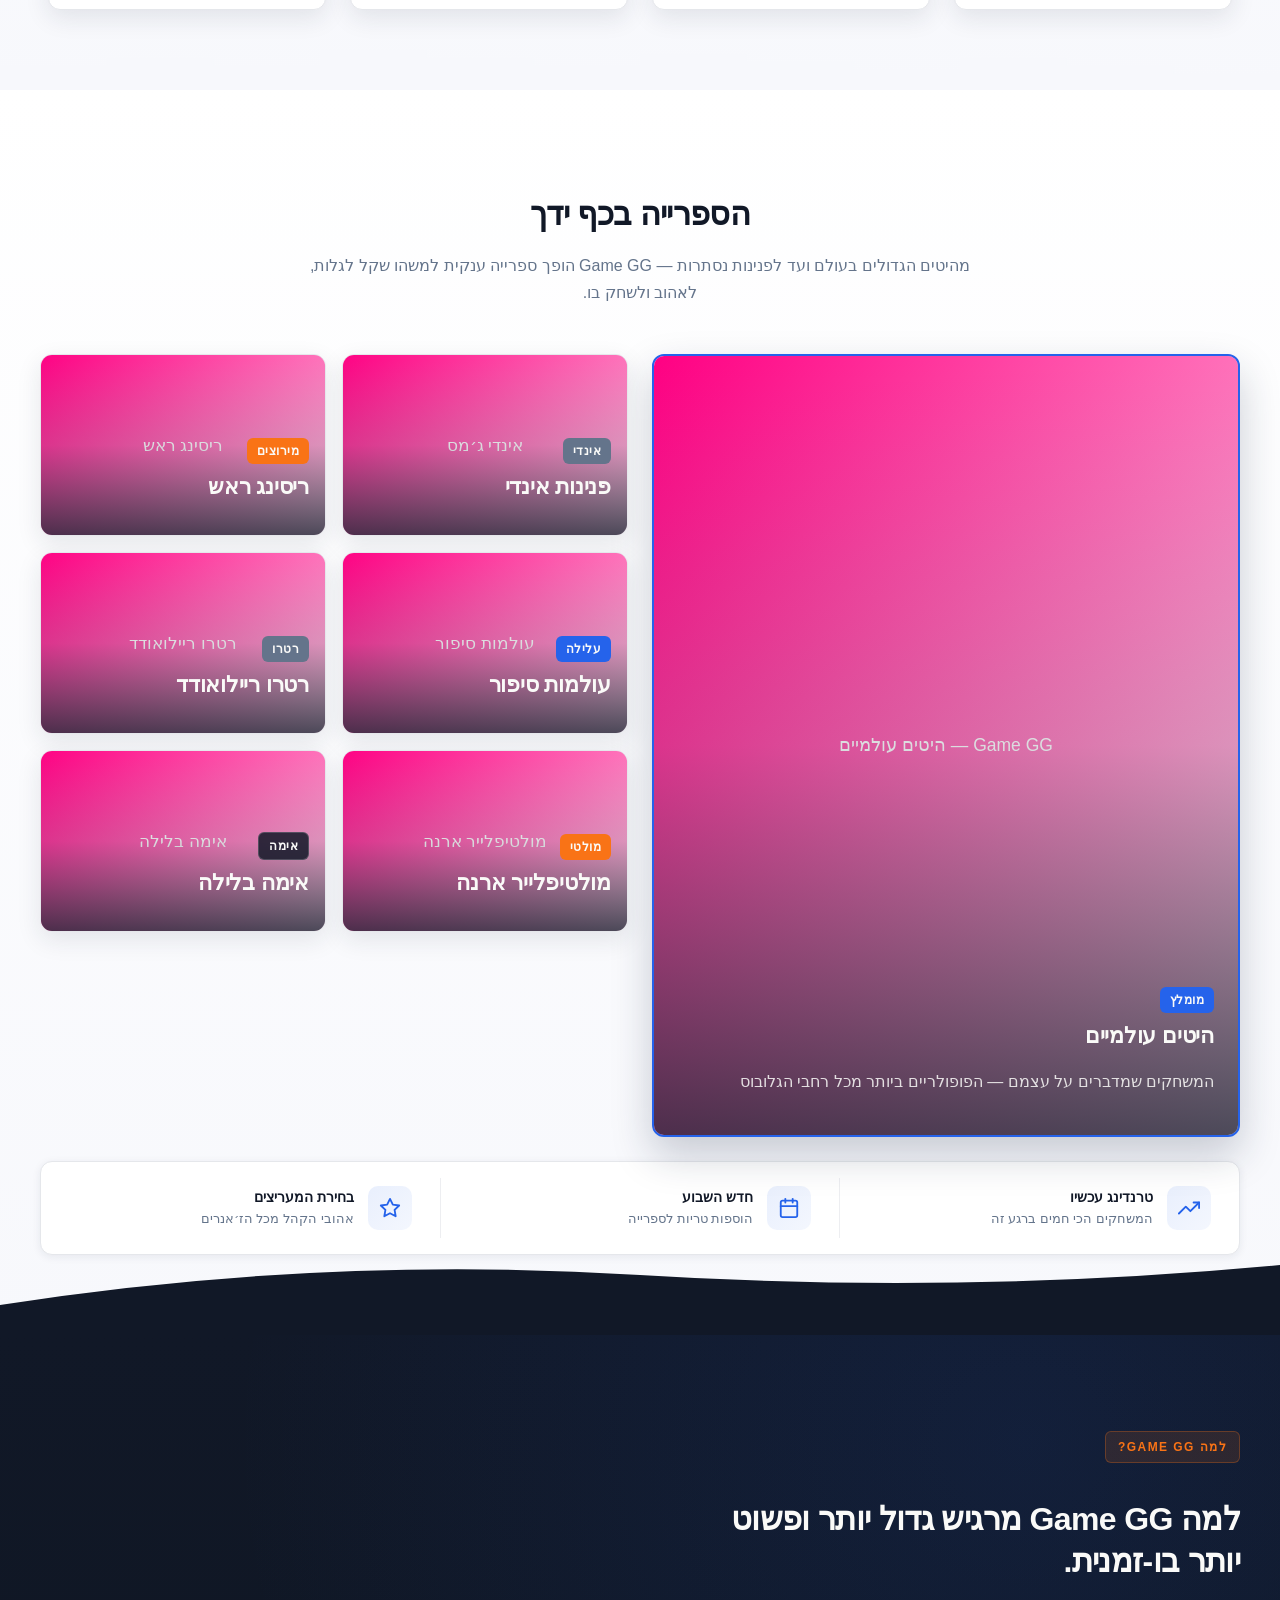
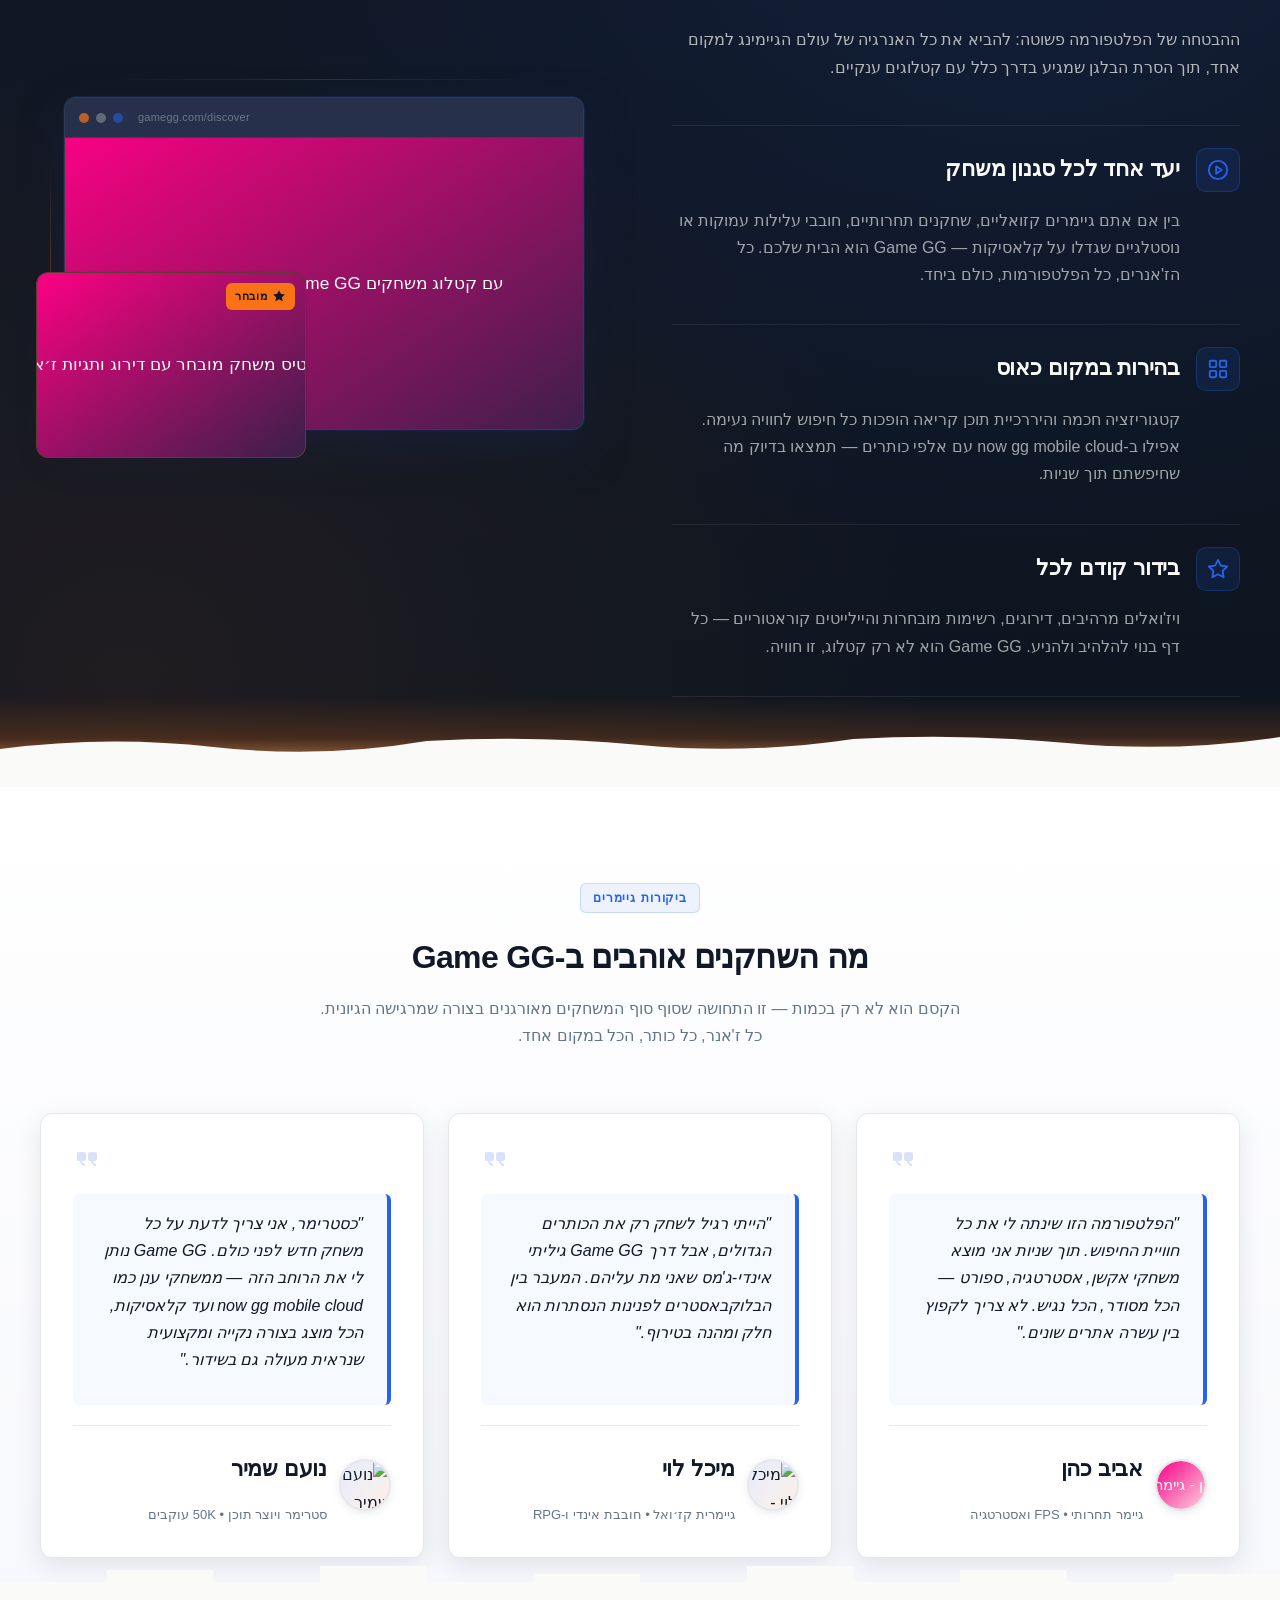
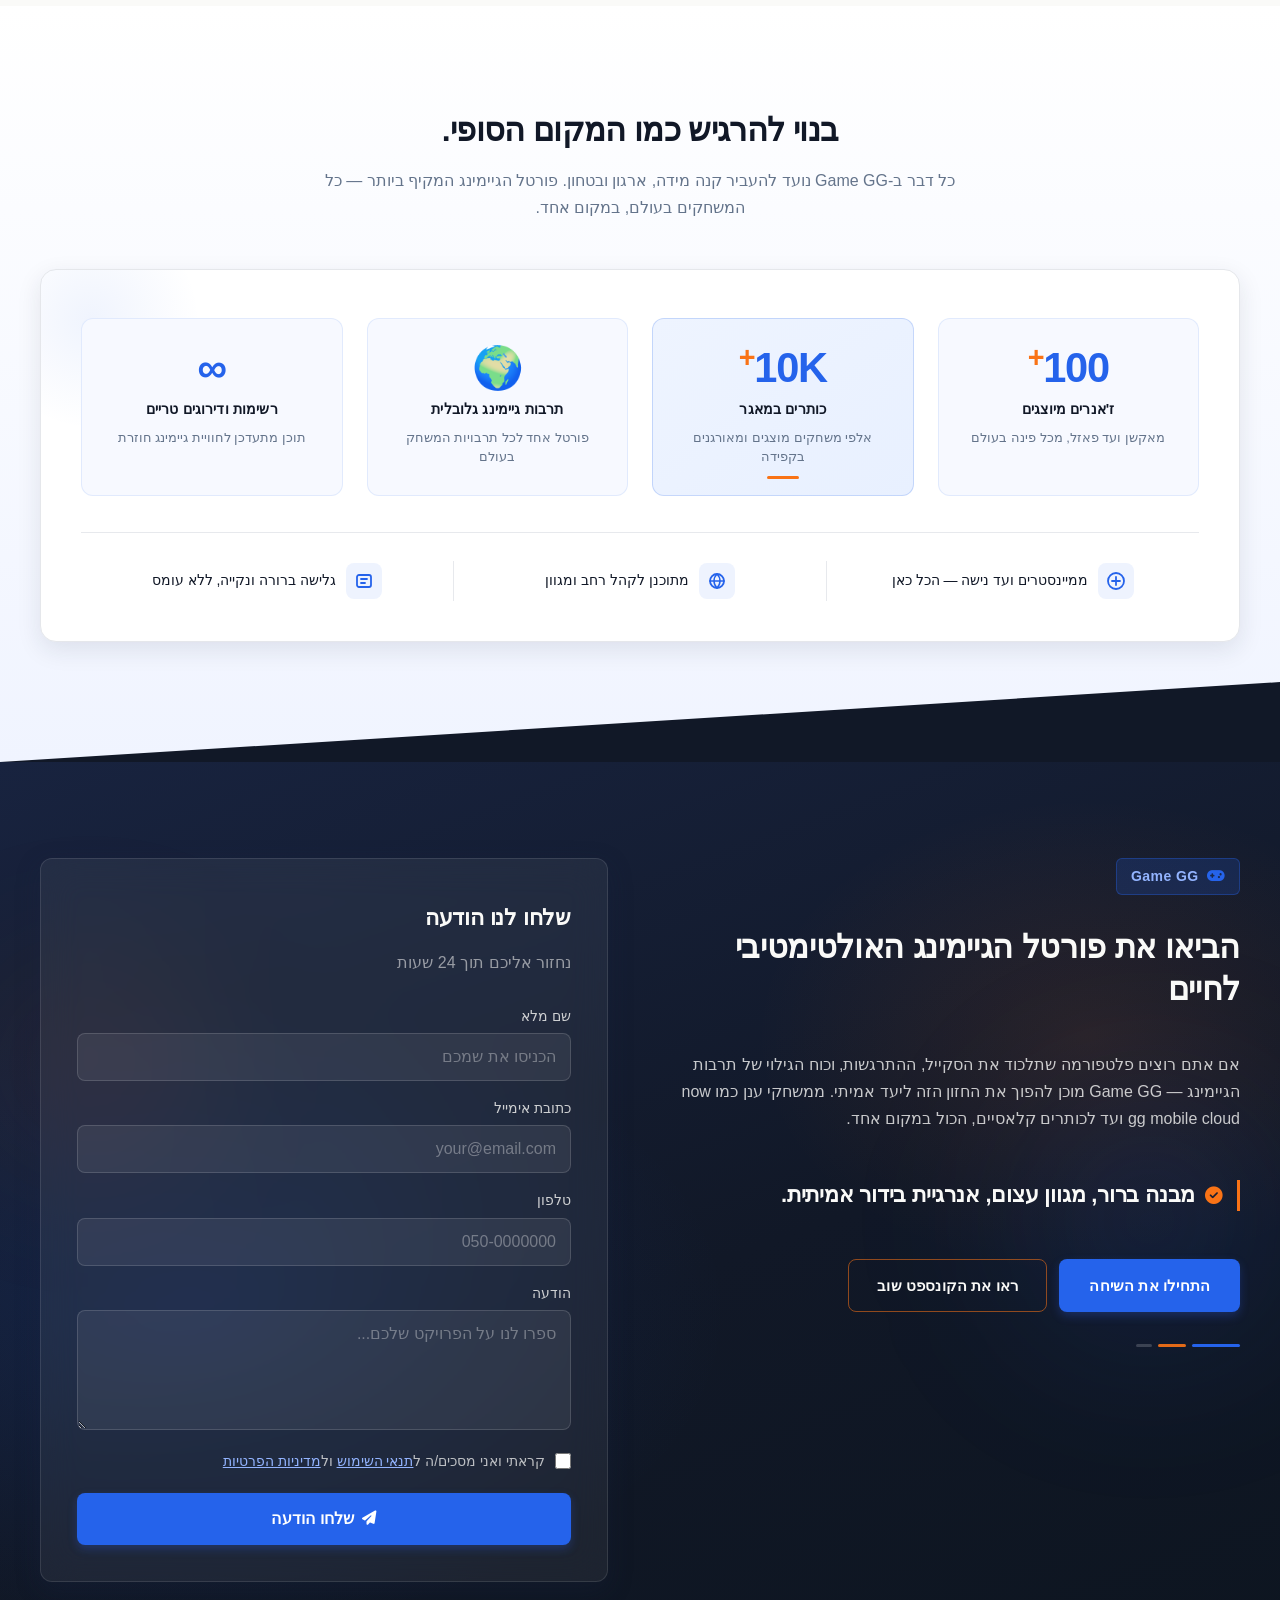
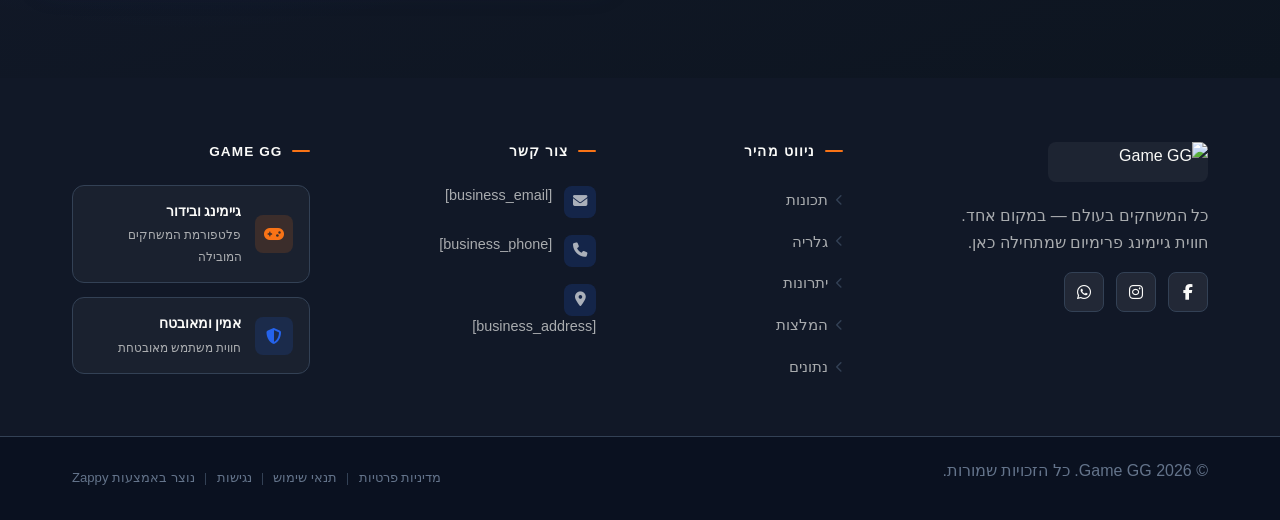
==== commit 403ac053: "Background sync: Progressive GitHub Sync" ====
--- a/index.html
+++ b/index.html
@@ -786,7 +786,7 @@
     <section id="hero" class="index-hero-section" data-layout-spec="בית-hero" dir="rtl" data-hero-type="fullscreen-scrim">
   <!-- Background Image -->
   <div class="index-hero-bg">
-    <div data-zappy-zoom-wrapper="true" data-element-id="img-1774620546318-19nvkumtb" data-element-type="image" data-zappy-zoom-wrapper-width-mode="full" style="position: absolute !important; top: 0px !important; left: 0px !important; width: 100% !important; height: 100% !important; max-width: none !important; margin-left: 0px !important; margin-right: 0px !important; display: block !important; z-index: 1 !important; overflow: hidden !important;" data-zappy-zoom-clip="true" data-zappy-wrapper-margins-applied="true"><img data-hero-bg="true" data-placeholder="index-hero-image-1" data-context="Cinematic ultra-wide gaming environment: multiple large curved monitors displaying vivid game art from different genres (action, RPG, racing, horror), royal blue and warm orange neon light accents illuminating a premium gaming setup, atmospheric dark room with layered game posters on walls, high-end gaming chairs, dramatic depth of field, photorealistic, moody and immersive atmosphere" width="1440" height="900" src="/assets/business-general-hero-upload-1774620761590.webp" alt="סביבת גיימינג פרימיום עם מסכים מרובים ואור ניאון כחול וכתום" data-hero-background="true" data-element-type="image" data-element-id="img-1774620546318-19nvkumtb" class="zappy-editable-image" data-resize-handler-attached="true" style="object-position: 31% 75%; object-fit: cover !important; width: 296.73913% !important; height: 100% !important; margin: 0px !important; position: absolute !important; left: -60.98913% !important; top: 0% !important; max-width: none !important; max-height: none !important; display: block !important;" data-zappy-zoom="1"></div>
+    <div data-zappy-zoom-wrapper="true" data-element-id="img-1774620546318-19nvkumtb" data-element-type="image" data-zappy-zoom-wrapper-width-mode="full" style="position: absolute !important; top: 0px !important; left: 0px !important; width: 100% !important; height: 100% !important; max-width: none !important; margin-left: 0px !important; margin-right: 0px !important; display: block !important; z-index: 1 !important; overflow: hidden !important;" data-zappy-zoom-clip="true" data-zappy-wrapper-margins-applied="true"><img data-hero-bg="true" data-placeholder="index-hero-image-1" data-context="Cinematic ultra-wide gaming environment: multiple large curved monitors displaying vivid game art from different genres (action, RPG, racing, horror), royal blue and warm orange neon light accents illuminating a premium gaming setup, atmospheric dark room with layered game posters on walls, high-end gaming chairs, dramatic depth of field, photorealistic, moody and immersive atmosphere" width="1440" height="900" src="/assets/business-general-hero-upload-1774620761590.webp" alt="סביבת גיימינג פרימיום עם מסכים מרובים ואור ניאון כחול וכתום" data-hero-background="true" data-element-type="image" data-element-id="img-1774620546318-19nvkumtb" class="zappy-editable-image" style="object-position: 31% 75%; object-fit: cover !important; width: 296.73913% !important; height: 100% !important; margin: 0px !important; position: absolute !important; left: -60.98913% !important; top: 0% !important; max-width: none !important; max-height: none !important; display: block !important;" data-zappy-zoom="1"></div>
   </div>
 
   <!-- Scrim Overlay -->
@@ -796,8 +796,8 @@
   <div class="index-hero-container">
     <div class="index-hero-card">
       <div class="index-hero-badge">
-        <i class="fa-solid fa-gamepad" data-element-type="icon" data-element-id="icon-1774620546314-oemq74t90" data-icon-type="fontawesome"></i>
-        <span>הפורטל הגיימינג הגדול בישראל</span>
+        <br><i class="fa-solid" data-element-type="icon" data-element-id="icon-1774620546314-oemq74t90" data-icon-type="fontawesome" style="font-size: 16px !important; color: rgb(147, 197, 253); cursor: pointer;"></i>
+        <span class="" >הפורטל הגיימינג הגדול בישראל</span>
       </div>
 
       <h1 class="index-hero-h1">כל המשחקים בעולם,<br>במקום אחד.</h1>
@@ -824,7 +824,7 @@
 
   <!-- Bottom Divider -->
   <div class="index-hero-divider-wrapper">
-    <svg data-no-icon-edit="true" aria-hidden="true" viewBox="0 0 1440 90" preserveAspectRatio="none" xmlns="http://www.w3.org/2000/svg">
+    <svg aria-hidden="true" viewBox="0 0 1440 90" preserveAspectRatio="none" xmlns="http://www.w3.org/2000/svg">
       <path d="M0,90 L0,55 Q120,38 240,50 T480,42 Q600,36 720,48 T960,40 Q1080,34 1200,46 T1440,50 L1440,90 Z" fill="#FFFFFF"></path>
     </svg>
   </div>
@@ -895,7 +895,7 @@
     </div>
   </div>
   <div class="index-features-divider-wrapper" aria-hidden="true">
-    <svg data-no-icon-edit="true" aria-hidden="true" viewBox="0 0 1200 64" preserveAspectRatio="none" xmlns="http://www.w3.org/2000/svg">
+    <svg aria-hidden="true" viewBox="0 0 1200 64" preserveAspectRatio="none" xmlns="http://www.w3.org/2000/svg">
       <path d="M0,64 L0,40 L100,40 L100,32 L200,32 L200,40 L300,40 L300,24 L400,24 L400,32 L500,32 L500,40 L600,40 L600,28 L700,28 L700,36 L800,36 L800,44 L900,44 L900,32 L1000,32 L1000,40 L1100,40 L1100,48 L1200,48 L1200,64 Z" fill="#F7F8FC"></path>
     </svg>
   </div>
@@ -1035,7 +1035,7 @@
 
   <!-- Bottom Arc Divider -->
   <div class="showcase-divider-wrapper">
-    <svg data-no-icon-edit="true" aria-hidden="true" viewBox="0 0 1200 80" preserveAspectRatio="none" xmlns="http://www.w3.org/2000/svg">
+    <svg aria-hidden="true" viewBox="0 0 1200 80" preserveAspectRatio="none" xmlns="http://www.w3.org/2000/svg">
       <path d="M0,80 L0,50 Q300,0 600,20 Q900,40 1200,10 L1200,80 Z" fill="#111827"></path>
     </svg>
   </div>
@@ -1130,7 +1130,7 @@
 
   <!-- Bottom divider: warm orange light-band dissolving into light section -->
   <div class="index-benefits-divider-wrapper">
-    <svg data-no-icon-edit="true" aria-hidden="true" viewBox="0 0 1200 90" preserveAspectRatio="none" xmlns="http://www.w3.org/2000/svg">
+    <svg aria-hidden="true" viewBox="0 0 1200 90" preserveAspectRatio="none" xmlns="http://www.w3.org/2000/svg">
       <defs>
         <linearGradient id="ib-orange-band" x1="0" y1="0" x2="0" y2="1">
           <stop offset="0%" stop-color="rgba(249,115,22,0)"></stop>
@@ -1230,7 +1230,7 @@
 
   <!-- Bottom Pixel-Step SVG Divider -->
   <div class="index-testimonials-divider-wrapper">
-    <svg data-no-icon-edit="true" aria-hidden="true" viewBox="0 0 1200 48" preserveAspectRatio="none" xmlns="http://www.w3.org/2000/svg">
+    <svg aria-hidden="true" viewBox="0 0 1200 48" preserveAspectRatio="none" xmlns="http://www.w3.org/2000/svg">
       <path d="M0,48 L0,24 L100,24 L100,12 L200,12 L200,24 L300,24 L300,8 L400,8 L400,24 L500,24 L500,16 L600,16 L600,24 L700,24 L700,8 L800,8 L800,24 L900,24 L900,12 L1000,12 L1000,24 L1100,24 L1100,16 L1200,16 L1200,48 Z" fill="#FAFAF8"></path>
     </svg>
   </div>
@@ -1311,7 +1311,7 @@
 
   <!-- Bottom Angled Divider -->
   <div class="stats-divider-wrapper">
-    <svg data-no-icon-edit="true" aria-hidden="true" viewBox="0 0 1440 80" preserveAspectRatio="none" xmlns="http://www.w3.org/2000/svg">
+    <svg aria-hidden="true" viewBox="0 0 1440 80" preserveAspectRatio="none" xmlns="http://www.w3.org/2000/svg">
       <polygon points="0,80 1440,80 1440,0" fill="var(--bg-dark)"></polygon>
     </svg>
   </div>
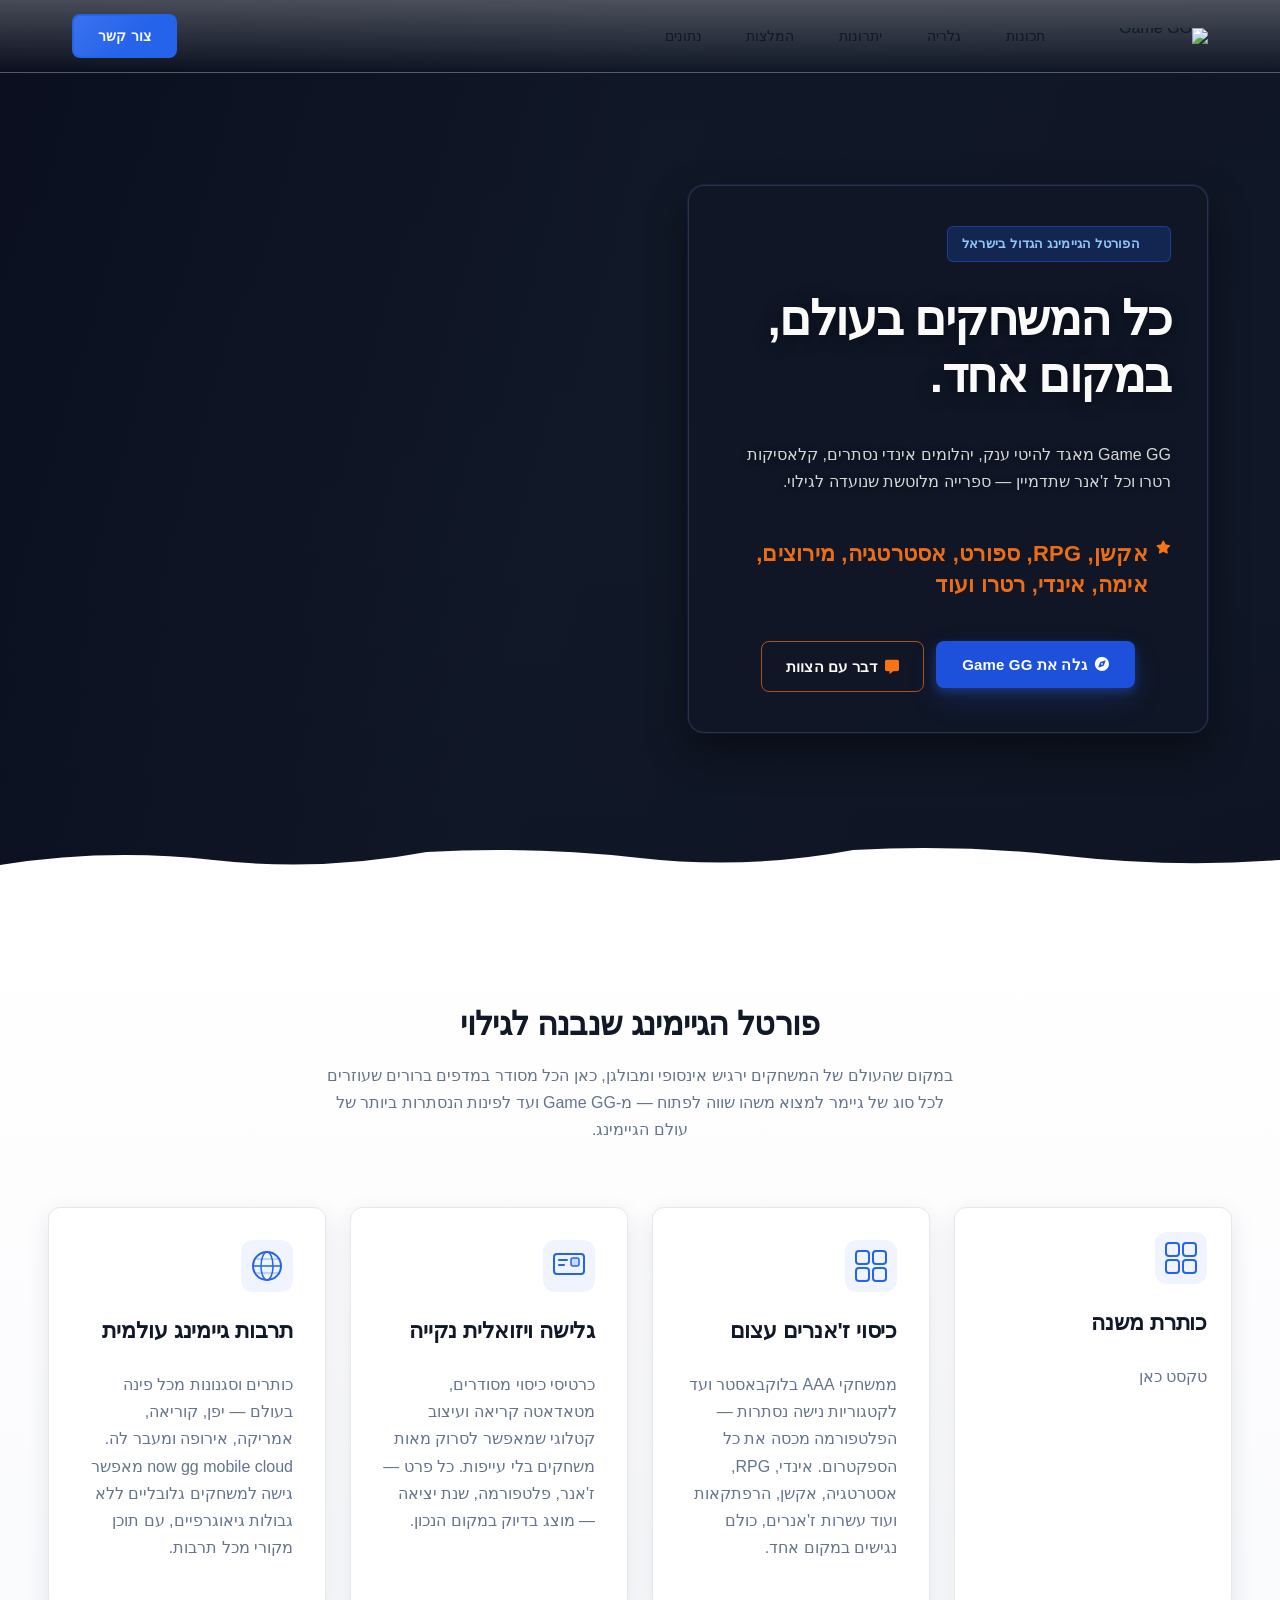
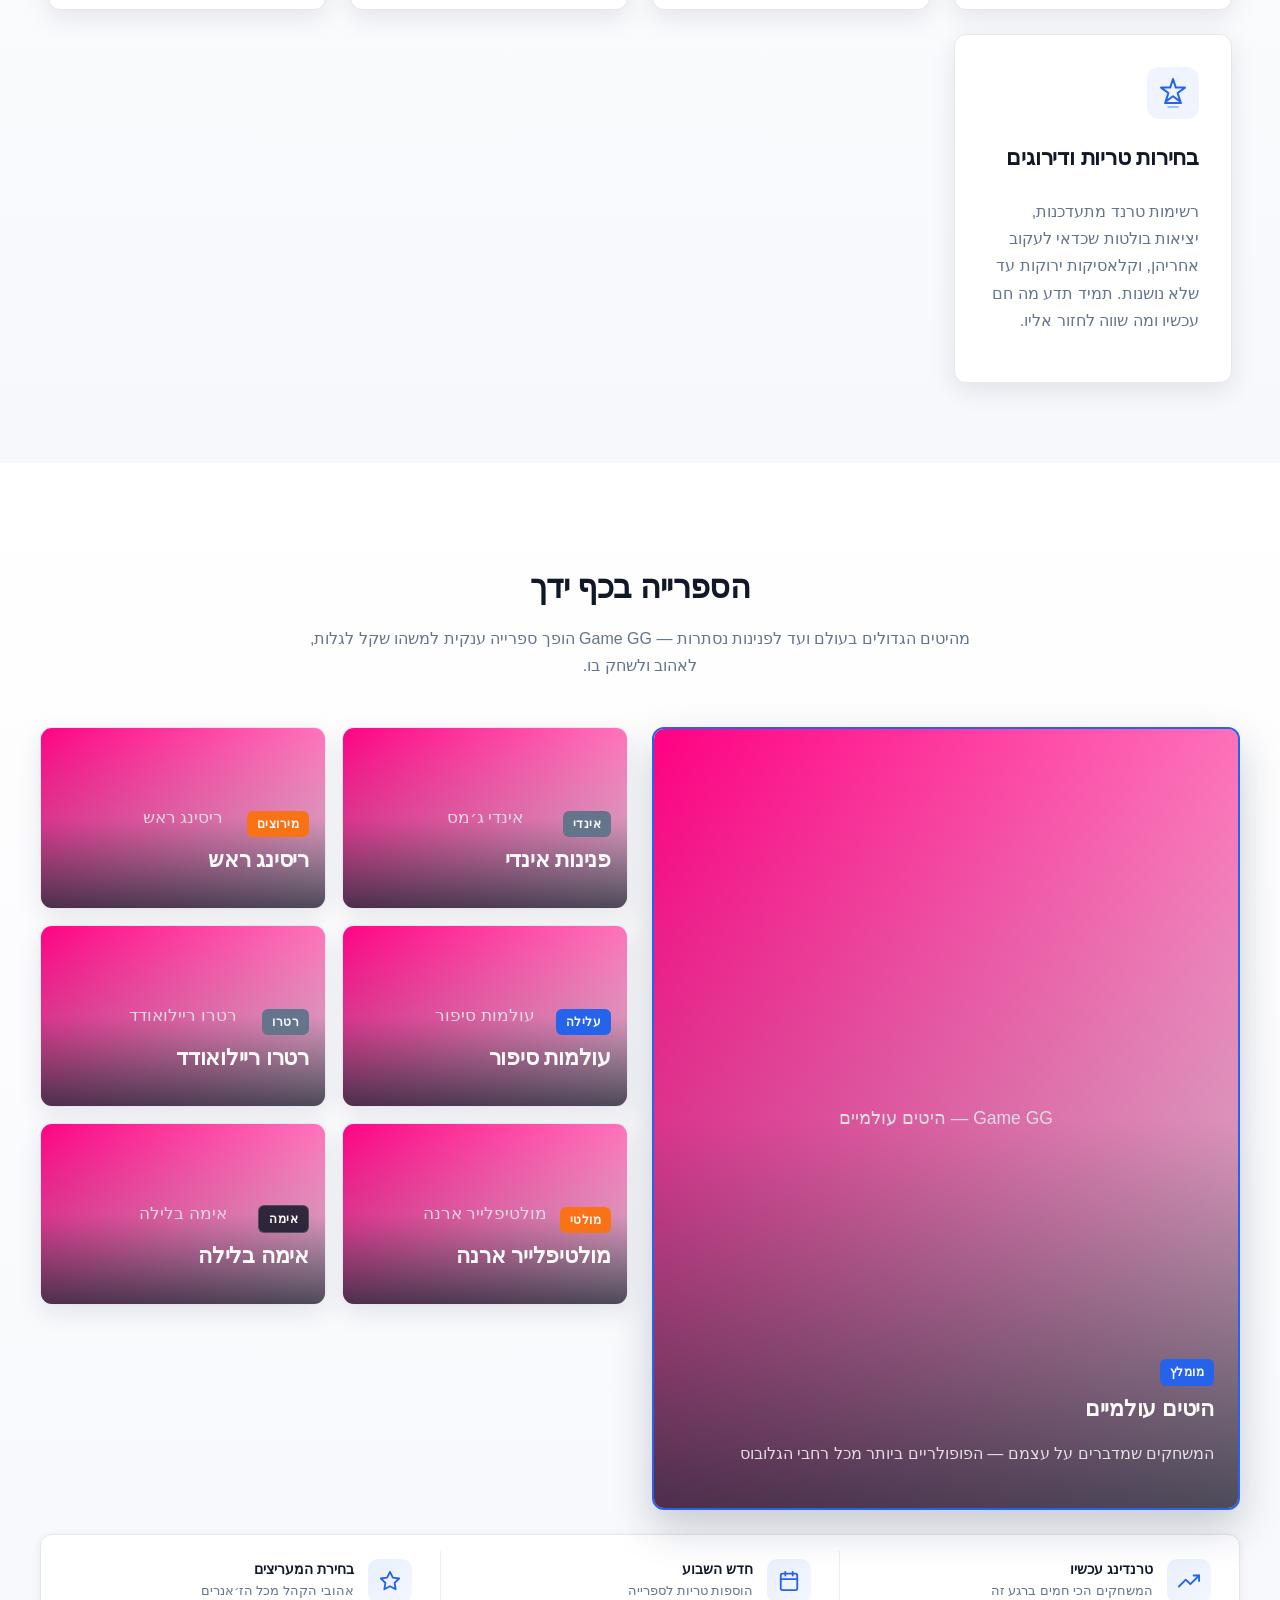
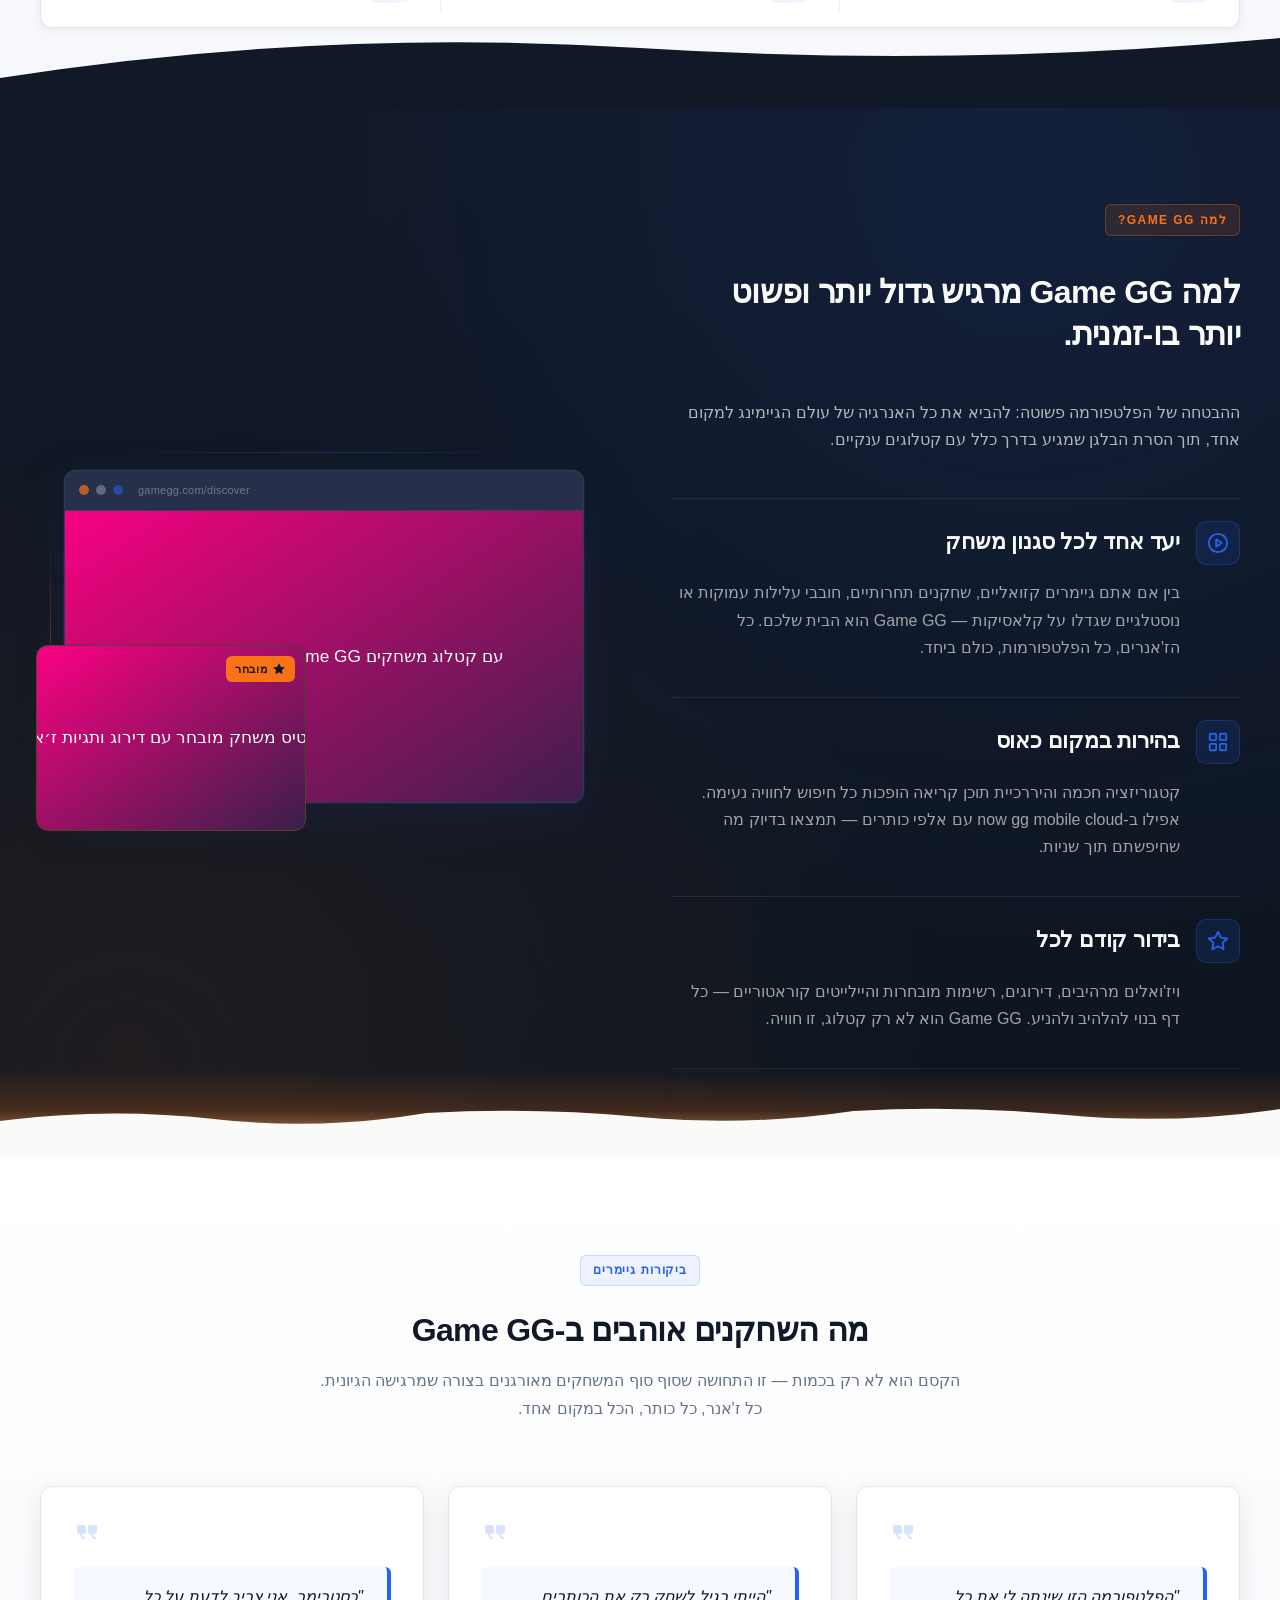
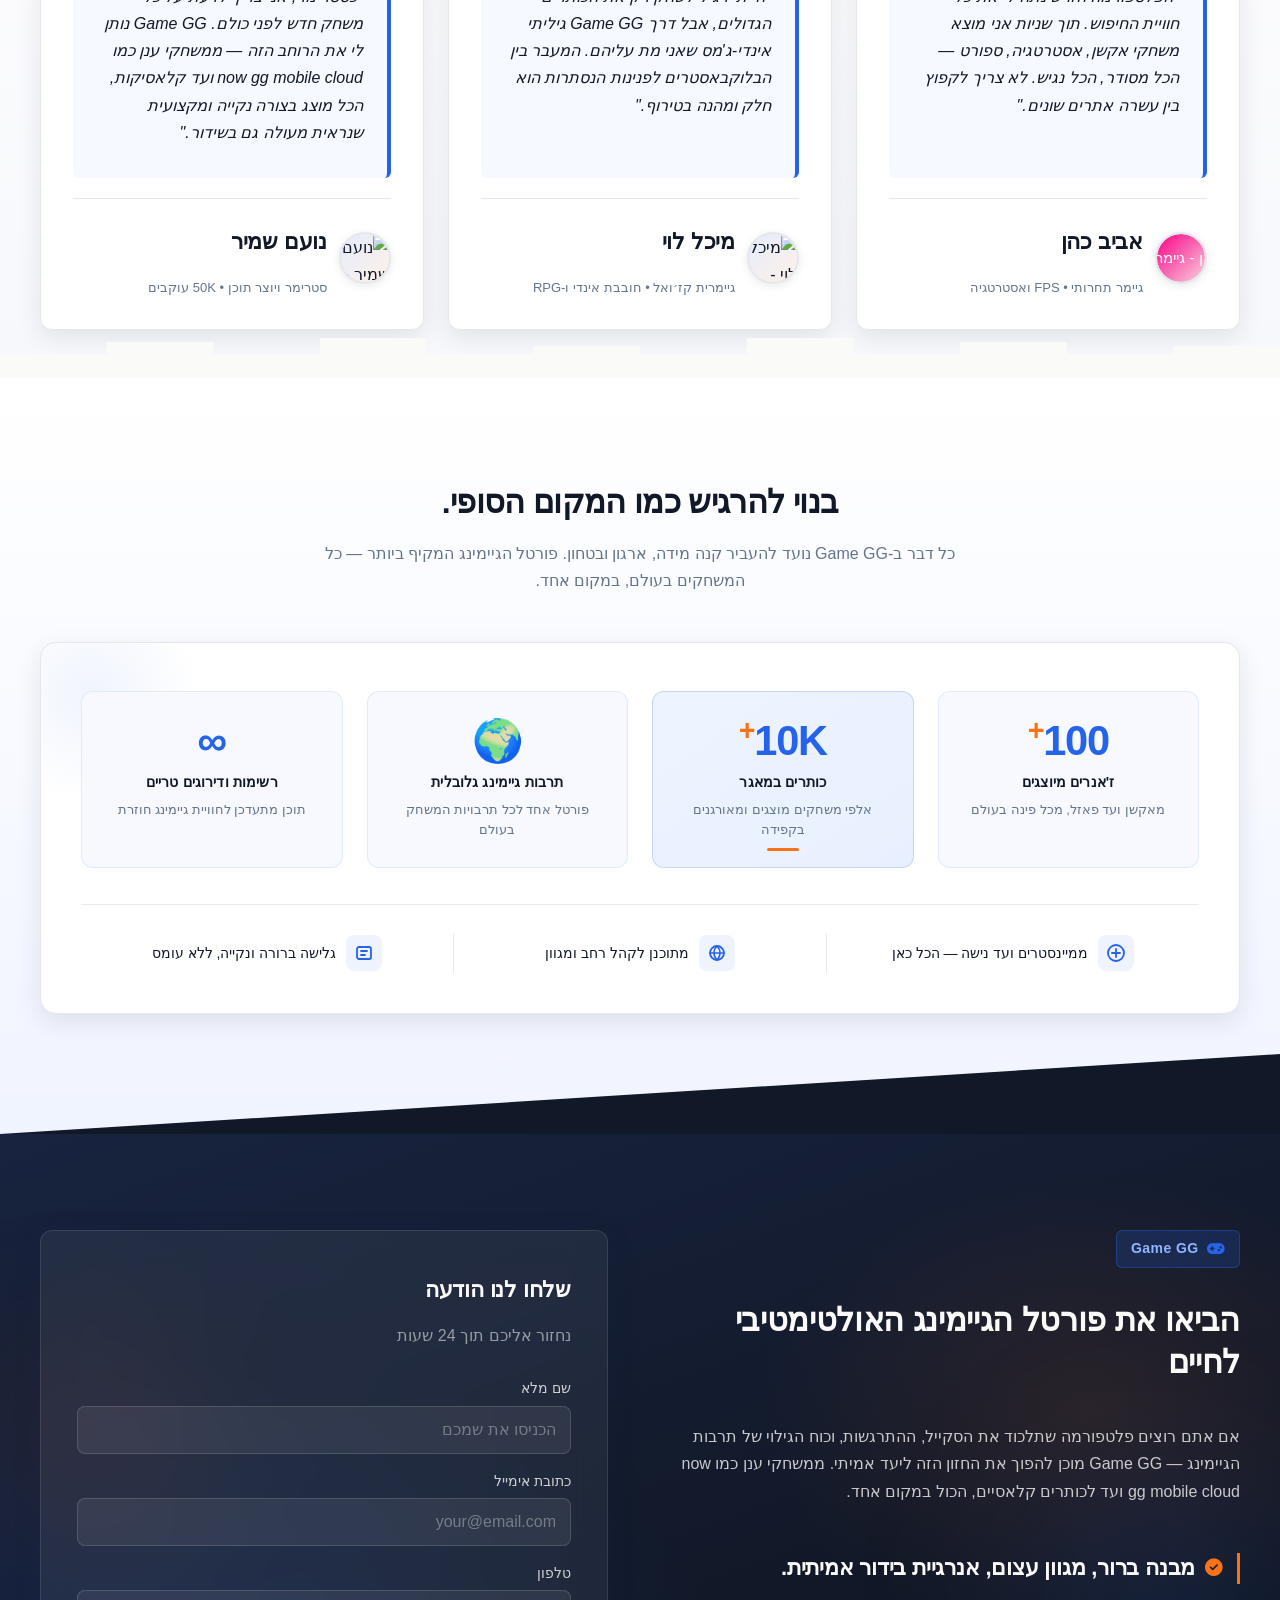
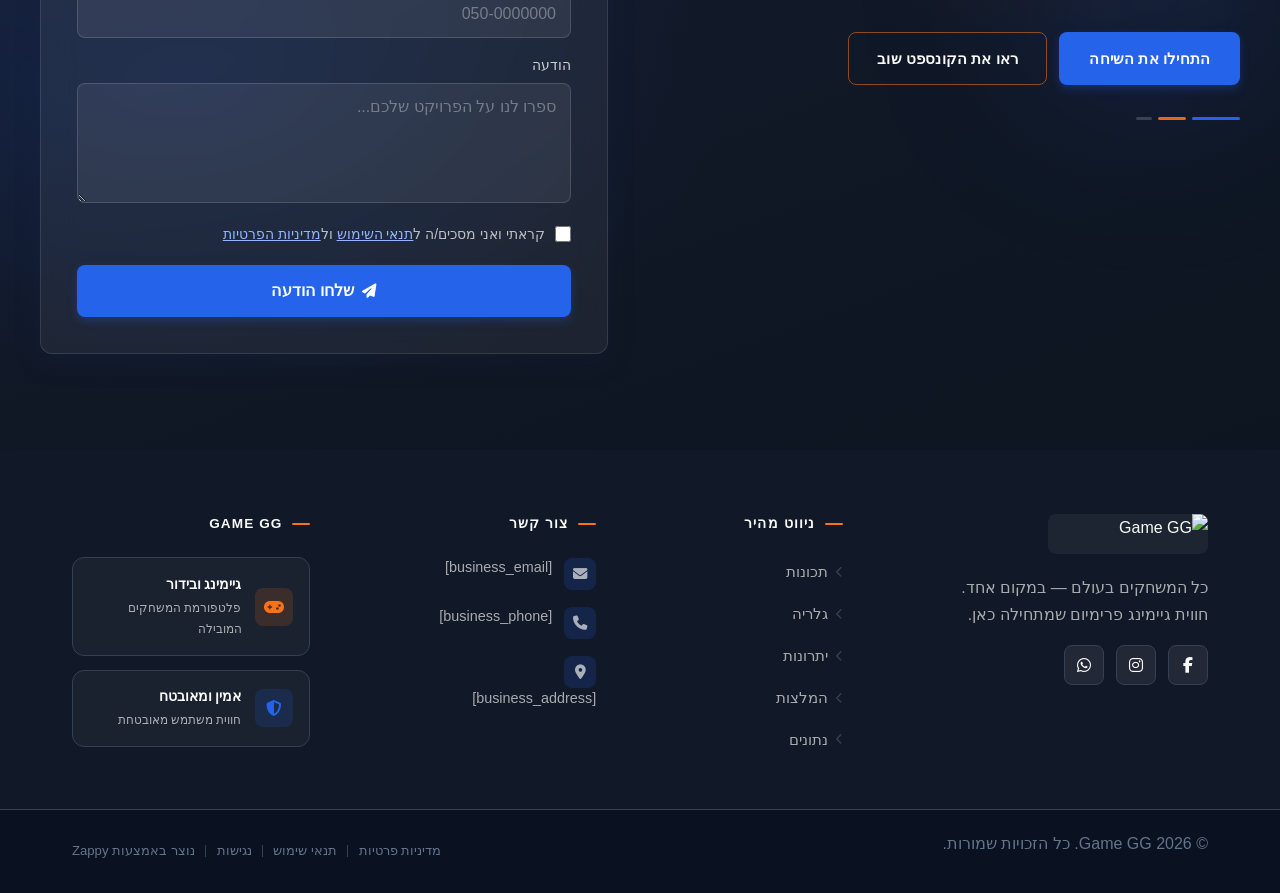
==== commit c3f6d6a0: "Background sync: Progressive GitHub Sync" ====
--- a/index.html
+++ b/index.html
@@ -325,16 +325,16 @@
 
   <nav class="navbar" dir="rtl">
   <button class="mobile-toggle" id="mobileToggle" aria-label="Menu">
-    <svg class="hamburger-icon" width="24" height="24" viewBox="0 0 24 24" fill="none">
+    <svg class="hamburger-icon" width="24" height="24" viewbox="0 0 24 24" fill="none">
       <path d="M3 12h18M3 6h18M3 18h18" stroke="currentColor" stroke-width="2" stroke-linecap="round"></path>
     </svg>
-    <svg class="close-icon" width="24" height="24" viewBox="0 0 24 24" fill="none" style="display: none;">
+    <svg class="close-icon" width="24" height="24" viewbox="0 0 24 24" fill="none" style="display: none;">
       <path d="M18 6L6 18M6 6l12 12" stroke="currentColor" stroke-width="2" stroke-linecap="round"></path>
     </svg>
   </button>
 
   <button class="phone-header-btn" data-phone="[business_phone]" aria-label="Call">
-    <svg width="20" height="20" viewBox="0 0 24 24" fill="currentColor">
+    <svg width="20" height="20" viewbox="0 0 24 24" fill="currentColor">
       <path d="M22 16.92v3a2 2 0 0 1-2.18 2 19.79 19.79 0 0 1-8.63-3.07 19.5 19.5 0 0 1-6-6 19.79 19.79 0 0 1-3.07-8.67A2 2 0 0 1 4.11 2h3a2 2 0 0 1 2 1.72 12.84 12.84 0 0 0 .7 2.81 2 2 0 0 1-.45 2.11L8.09 9.91a16 16 0 0 0 6 6l1.27-1.27a2 2 0 0 1 2.11-.45 12.84 12.84 0 0 0 2.81.7A2 2 0 0 1 22 16.92z"></path>
     </svg>
   </button>
@@ -824,7 +824,7 @@
 
   <!-- Bottom Divider -->
   <div class="index-hero-divider-wrapper">
-    <svg aria-hidden="true" viewBox="0 0 1440 90" preserveAspectRatio="none" xmlns="http://www.w3.org/2000/svg">
+    <svg aria-hidden="true" viewbox="0 0 1440 90" preserveaspectratio="none" xmlns="http://www.w3.org/2000/svg">
       <path d="M0,90 L0,55 Q120,38 240,50 T480,42 Q600,36 720,48 T960,40 Q1080,34 1200,46 T1440,50 L1440,90 Z" fill="#FFFFFF"></path>
     </svg>
   </div>
@@ -836,10 +836,9 @@
       <h2 class="index-features-heading">פורטל הגיימינג שנבנה לגילוי</h2>
       <p class="index-features-subtext">במקום שהעולם של המשחקים ירגיש אינסופי ומבולגן, כאן הכל מסודר במדפים ברורים שעוזרים לכל סוג של גיימר למצוא משהו שווה לפתוח — מ-Game GG ועד לפינות הנסתרות ביותר של עולם הגיימינג.</p>
     </div>
-    <div class="index-features-grid">
-      <article class="index-feature-card">
+    <div class="index-features-grid"><article class="index-feature-card" style="background-color: rgb(255, 255, 255) !important; padding: 24px !important; box-sizing: border-box;">
         <div class="index-feature-icon-wrap">
-          <svg data-element-type="icon" data-icon-type="svg" width="36" height="36" viewBox="0 0 36 36" fill="none" xmlns="http://www.w3.org/2000/svg" aria-hidden="true">
+          <svg data-element-type="icon" data-icon-type="svg" width="36" height="36" viewbox="0 0 36 36" fill="none" xmlns="http://www.w3.org/2000/svg" aria-hidden="true" data-element-id="icon-1774621043704-a82fny438">
             <rect x="3" y="3" width="13" height="13" rx="3" stroke="currentColor" stroke-width="2"></rect>
             <rect x="20" y="3" width="13" height="13" rx="3" stroke="currentColor" stroke-width="2"></rect>
             <rect x="3" y="20" width="13" height="13" rx="3" stroke="currentColor" stroke-width="2"></rect>
@@ -847,13 +846,25 @@
           </svg>
         </div>
         <div class="index-feature-content">
-          <h3>כיסוי ז'אנרים עצום</h3>
-          <p>ממשחקי AAA בלוקבאסטר ועד לקטגוריות נישה נסתרות — הפלטפורמה מכסה את כל הספקטרום. אינדי, RPG, אסטרטגיה, אקשן, הרפתקאות ועוד עשרות ז'אנרים, כולם נגישים במקום אחד.</p>
-        </div>
-      </article>
-      <article class="index-feature-card">
+          <h3 class="zappy-editable">כותרת משנה</h3>
+          <p class="zappy-editable">טקסט כאן</p>
+        </div>
+      </article><article class="index-feature-card">
         <div class="index-feature-icon-wrap">
-          <svg data-element-type="icon" data-icon-type="svg" width="36" height="36" viewBox="0 0 36 36" fill="none" xmlns="http://www.w3.org/2000/svg" aria-hidden="true">
+          <svg data-element-type="icon" data-icon-type="svg" width="36" height="36" viewbox="0 0 36 36" fill="none" xmlns="http://www.w3.org/2000/svg" aria-hidden="true">
+            <rect x="3" y="3" width="13" height="13" rx="3" stroke="currentColor" stroke-width="2"></rect>
+            <rect x="20" y="3" width="13" height="13" rx="3" stroke="currentColor" stroke-width="2"></rect>
+            <rect x="3" y="20" width="13" height="13" rx="3" stroke="currentColor" stroke-width="2"></rect>
+            <rect x="20" y="20" width="13" height="13" rx="3" stroke="currentColor" stroke-width="2"></rect>
+          </svg>
+        </div>
+        <div class="index-feature-content">
+          <h3 class="zappy-editable">כיסוי ז'אנרים עצום</h3>
+          <p class="zappy-editable">ממשחקי AAA בלוקבאסטר ועד לקטגוריות נישה נסתרות — הפלטפורמה מכסה את כל הספקטרום. אינדי, RPG, אסטרטגיה, אקשן, הרפתקאות ועוד עשרות ז'אנרים, כולם נגישים במקום אחד.</p>
+        </div>
+      </article><article class="index-feature-card">
+        <div class="index-feature-icon-wrap">
+          <svg data-element-type="icon" data-icon-type="svg" width="36" height="36" viewbox="0 0 36 36" fill="none" xmlns="http://www.w3.org/2000/svg" aria-hidden="true">
             <rect x="3" y="6" width="30" height="20" rx="3" stroke="currentColor" stroke-width="2"></rect>
             <path d="M8 12h8M8 17h5" stroke="currentColor" stroke-width="2" stroke-linecap="round"></path>
             <rect x="20" y="10" width="8" height="8" rx="2" fill="currentColor" opacity="0.18"></rect>
@@ -861,13 +872,12 @@
           </svg>
         </div>
         <div class="index-feature-content">
-          <h3>גלישה ויזואלית נקייה</h3>
-          <p>כרטיסי כיסוי מסודרים, מטאדאטה קריאה ועיצוב קטלוגי שמאפשר לסרוק מאות משחקים בלי עייפות. כל פרט — ז'אנר, פלטפורמה, שנת יציאה — מוצג בדיוק במקום הנכון.</p>
-        </div>
-      </article>
-      <article class="index-feature-card">
+          <h3 class="zappy-editable">גלישה ויזואלית נקייה</h3>
+          <p class="zappy-editable">כרטיסי כיסוי מסודרים, מטאדאטה קריאה ועיצוב קטלוגי שמאפשר לסרוק מאות משחקים בלי עייפות. כל פרט — ז'אנר, פלטפורמה, שנת יציאה — מוצג בדיוק במקום הנכון.</p>
+        </div>
+      </article><article class="index-feature-card">
         <div class="index-feature-icon-wrap">
-          <svg data-element-type="icon" data-icon-type="svg" width="36" height="36" viewBox="0 0 36 36" fill="none" xmlns="http://www.w3.org/2000/svg" aria-hidden="true">
+          <svg data-element-type="icon" data-icon-type="svg" width="36" height="36" viewbox="0 0 36 36" fill="none" xmlns="http://www.w3.org/2000/svg" aria-hidden="true">
             <circle cx="18" cy="18" r="14" stroke="currentColor" stroke-width="2"></circle>
             <ellipse cx="18" cy="18" rx="6" ry="14" stroke="currentColor" stroke-width="1.5"></ellipse>
             <path d="M4 18h28" stroke="currentColor" stroke-width="1.5" stroke-linecap="round"></path>
@@ -875,27 +885,25 @@
           </svg>
         </div>
         <div class="index-feature-content">
-          <h3>תרבות גיימינג עולמית</h3>
-          <p>כותרים וסגנונות מכל פינה בעולם — יפן, קוריאה, אמריקה, אירופה ומעבר לה. now gg mobile cloud מאפשר גישה למשחקים גלובליים ללא גבולות גיאוגרפיים, עם תוכן מקורי מכל תרבות.</p>
-        </div>
-      </article>
-      <article class="index-feature-card">
+          <h3 class="zappy-editable">תרבות גיימינג עולמית</h3>
+          <p class="zappy-editable">כותרים וסגנונות מכל פינה בעולם — יפן, קוריאה, אמריקה, אירופה ומעבר לה. now gg mobile cloud מאפשר גישה למשחקים גלובליים ללא גבולות גיאוגרפיים, עם תוכן מקורי מכל תרבות.</p>
+        </div>
+      </article><article class="index-feature-card">
         <div class="index-feature-icon-wrap">
-          <svg data-element-type="icon" data-icon-type="svg" width="36" height="36" viewBox="0 0 36 36" fill="none" xmlns="http://www.w3.org/2000/svg" aria-hidden="true">
+          <svg data-element-type="icon" data-icon-type="svg" width="36" height="36" viewbox="0 0 36 36" fill="none" xmlns="http://www.w3.org/2000/svg" aria-hidden="true">
             <path d="M18 4l2.8 8.6H30l-7.4 5.4 2.8 8.6L18 21.2l-7.4 5.4 2.8-8.6L6 12.6h9.2z" stroke="currentColor" stroke-width="2" stroke-linejoin="round"></path>
             <path d="M10 28h16" stroke="currentColor" stroke-width="2" stroke-linecap="round"></path>
             <path d="M13 32h10" stroke="currentColor" stroke-width="1.5" stroke-linecap="round" opacity="0.5"></path>
           </svg>
         </div>
         <div class="index-feature-content">
-          <h3>בחירות טריות ודירוגים</h3>
-          <p>רשימות טרנד מתעדכנות, יציאות בולטות שכדאי לעקוב אחריהן, וקלאסיקות ירוקות עד שלא נושנות. תמיד תדע מה חם עכשיו ומה שווה לחזור אליו.</p>
-        </div>
-      </article>
-    </div>
+          <h3 class="zappy-editable">בחירות טריות ודירוגים</h3>
+          <p class="zappy-editable">רשימות טרנד מתעדכנות, יציאות בולטות שכדאי לעקוב אחריהן, וקלאסיקות ירוקות עד שלא נושנות. תמיד תדע מה חם עכשיו ומה שווה לחזור אליו.</p>
+        </div>
+      </article></div>
   </div>
   <div class="index-features-divider-wrapper" aria-hidden="true">
-    <svg aria-hidden="true" viewBox="0 0 1200 64" preserveAspectRatio="none" xmlns="http://www.w3.org/2000/svg">
+    <svg aria-hidden="true" viewbox="0 0 1200 64" preserveaspectratio="none" xmlns="http://www.w3.org/2000/svg">
       <path d="M0,64 L0,40 L100,40 L100,32 L200,32 L200,40 L300,40 L300,24 L400,24 L400,32 L500,32 L500,40 L600,40 L600,28 L700,28 L700,36 L800,36 L800,44 L900,44 L900,32 L1000,32 L1000,40 L1100,40 L1100,48 L1200,48 L1200,64 Z" fill="#F7F8FC"></path>
     </svg>
   </div>
@@ -1002,7 +1010,7 @@
     <div class="showcase-stat-banner">
       <div class="stat-block">
         <div class="stat-block__icon">
-          <svg data-element-type="icon" data-icon-type="svg" xmlns="http://www.w3.org/2000/svg" width="22" height="22" viewBox="0 0 24 24" fill="none" stroke="currentColor" stroke-width="2" stroke-linecap="round" stroke-linejoin="round" aria-hidden="true"><polyline points="23 6 13.5 15.5 8.5 10.5 1 18"></polyline><polyline points="17 6 23 6 23 12"></polyline></svg>
+          <svg data-element-type="icon" data-icon-type="svg" xmlns="http://www.w3.org/2000/svg" width="22" height="22" viewbox="0 0 24 24" fill="none" stroke="currentColor" stroke-width="2" stroke-linecap="round" stroke-linejoin="round" aria-hidden="true"><polyline points="23 6 13.5 15.5 8.5 10.5 1 18"></polyline><polyline points="17 6 23 6 23 12"></polyline></svg>
         </div>
         <div class="stat-block__content">
           <span class="stat-block__label">טרנדינג עכשיו</span>
@@ -1012,7 +1020,7 @@
       <div class="stat-divider" aria-hidden="true"></div>
       <div class="stat-block">
         <div class="stat-block__icon">
-          <svg data-element-type="icon" data-icon-type="svg" xmlns="http://www.w3.org/2000/svg" width="22" height="22" viewBox="0 0 24 24" fill="none" stroke="currentColor" stroke-width="2" stroke-linecap="round" stroke-linejoin="round" aria-hidden="true"><rect x="3" y="4" width="18" height="18" rx="2" ry="2"></rect><line x1="16" y1="2" x2="16" y2="6"></line><line x1="8" y1="2" x2="8" y2="6"></line><line x1="3" y1="10" x2="21" y2="10"></line></svg>
+          <svg data-element-type="icon" data-icon-type="svg" xmlns="http://www.w3.org/2000/svg" width="22" height="22" viewbox="0 0 24 24" fill="none" stroke="currentColor" stroke-width="2" stroke-linecap="round" stroke-linejoin="round" aria-hidden="true"><rect x="3" y="4" width="18" height="18" rx="2" ry="2"></rect><line x1="16" y1="2" x2="16" y2="6"></line><line x1="8" y1="2" x2="8" y2="6"></line><line x1="3" y1="10" x2="21" y2="10"></line></svg>
         </div>
         <div class="stat-block__content">
           <span class="stat-block__label">חדש השבוע</span>
@@ -1022,7 +1030,7 @@
       <div class="stat-divider" aria-hidden="true"></div>
       <div class="stat-block">
         <div class="stat-block__icon">
-          <svg data-element-type="icon" data-icon-type="svg" xmlns="http://www.w3.org/2000/svg" width="22" height="22" viewBox="0 0 24 24" fill="none" stroke="currentColor" stroke-width="2" stroke-linecap="round" stroke-linejoin="round" aria-hidden="true"><polygon points="12 2 15.09 8.26 22 9.27 17 14.14 18.18 21.02 12 17.77 5.82 21.02 7 14.14 2 9.27 8.91 8.26 12 2"></polygon></svg>
+          <svg data-element-type="icon" data-icon-type="svg" xmlns="http://www.w3.org/2000/svg" width="22" height="22" viewbox="0 0 24 24" fill="none" stroke="currentColor" stroke-width="2" stroke-linecap="round" stroke-linejoin="round" aria-hidden="true"><polygon points="12 2 15.09 8.26 22 9.27 17 14.14 18.18 21.02 12 17.77 5.82 21.02 7 14.14 2 9.27 8.91 8.26 12 2"></polygon></svg>
         </div>
         <div class="stat-block__content">
           <span class="stat-block__label">בחירת המעריצים</span>
@@ -1035,7 +1043,7 @@
 
   <!-- Bottom Arc Divider -->
   <div class="showcase-divider-wrapper">
-    <svg aria-hidden="true" viewBox="0 0 1200 80" preserveAspectRatio="none" xmlns="http://www.w3.org/2000/svg">
+    <svg aria-hidden="true" viewbox="0 0 1200 80" preserveaspectratio="none" xmlns="http://www.w3.org/2000/svg">
       <path d="M0,80 L0,50 Q300,0 600,20 Q900,40 1200,10 L1200,80 Z" fill="#111827"></path>
     </svg>
   </div>
@@ -1054,7 +1062,7 @@
         <!-- Benefit 1 -->
         <div class="index-benefit-row">
           <div class="index-benefit-icon-wrap">
-            <svg data-element-type="icon" data-icon-type="svg" width="22" height="22" viewBox="0 0 24 24" fill="none" stroke="currentColor" stroke-width="2" stroke-linecap="round" stroke-linejoin="round" aria-hidden="true">
+            <svg data-element-type="icon" data-icon-type="svg" width="22" height="22" viewbox="0 0 24 24" fill="none" stroke="currentColor" stroke-width="2" stroke-linecap="round" stroke-linejoin="round" aria-hidden="true">
               <circle cx="12" cy="12" r="10"></circle>
               <polygon points="10 8 16 12 10 16 10 8"></polygon>
             </svg>
@@ -1068,7 +1076,7 @@
         <!-- Benefit 2 -->
         <div class="index-benefit-row">
           <div class="index-benefit-icon-wrap">
-            <svg data-element-type="icon" data-icon-type="svg" width="22" height="22" viewBox="0 0 24 24" fill="none" stroke="currentColor" stroke-width="2" stroke-linecap="round" stroke-linejoin="round" aria-hidden="true">
+            <svg data-element-type="icon" data-icon-type="svg" width="22" height="22" viewbox="0 0 24 24" fill="none" stroke="currentColor" stroke-width="2" stroke-linecap="round" stroke-linejoin="round" aria-hidden="true">
               <rect x="3" y="3" width="7" height="7" rx="1"></rect>
               <rect x="14" y="3" width="7" height="7" rx="1"></rect>
               <rect x="3" y="14" width="7" height="7" rx="1"></rect>
@@ -1084,7 +1092,7 @@
         <!-- Benefit 3 -->
         <div class="index-benefit-row">
           <div class="index-benefit-icon-wrap">
-            <svg data-element-type="icon" data-icon-type="svg" width="22" height="22" viewBox="0 0 24 24" fill="none" stroke="currentColor" stroke-width="2" stroke-linecap="round" stroke-linejoin="round" aria-hidden="true">
+            <svg data-element-type="icon" data-icon-type="svg" width="22" height="22" viewbox="0 0 24 24" fill="none" stroke="currentColor" stroke-width="2" stroke-linecap="round" stroke-linejoin="round" aria-hidden="true">
               <path d="M12 2l3.09 6.26L22 9.27l-5 4.87 1.18 6.88L12 17.77l-6.18 3.25L7 14.14 2 9.27l6.91-1.01L12 2z"></path>
             </svg>
           </div>
@@ -1114,7 +1122,7 @@
         <div class="index-benefits-secondary-tile">
           <img data-placeholder="index-benefits-image-2" data-context="A close-up screenshot of a gaming portal detail page showing a featured game card with ranking badge, genre tags, and star rating. The game shown is an action-adventure title with dramatic cover art. Dark UI with orange accent highlights, compact typography, and a &quot;play now&quot; button. Cinematic and polished." width="280" height="200" src="data:image/svg+xml,%3Csvg xmlns='http://www.w3.org/2000/svg' width='280' height='200'%3E%3Cdefs%3E%3ClinearGradient id='grad' x1='0%25' y1='0%25' x2='100%25' y2='100%25'%3E%3Cstop offset='0%25' style='stop-color:%23FF0083;stop-opacity:1' /%3E%3Cstop offset='100%25' style='stop-color:%23FF008320;stop-opacity:1' /%3E%3C/linearGradient%3E%3C/defs%3E%3Crect width='100%25' height='100%25' fill='url(%23grad)'/%3E%3Ctext x='50%25' y='50%25' font-family='Arial, sans-serif' font-size='18' fill='white' text-anchor='middle' dy='.3em' font-weight='500'%3E%D7%9B%D7%A8%D7%98%D7%99%D7%A1%20%D7%9E%D7%A9%D7%97%D7%A7%20%D7%9E%D7%95%D7%91%D7%97%D7%A8%20%D7%A2%D7%9D%20%D7%93%D7%99%D7%A8%D7%95%D7%92%20%D7%95%D7%AA%D7%92%D7%99%D7%95%D7%AA%20%D7%96%D7%B3%D7%90%D7%A0%D7%A8%3C/text%3E%3C/svg%3E" alt="כרטיס משחק מובחר עם דירוג ותגיות ז׳אנר" class="index-benefits-img-secondary">
           <div class="index-benefits-tile-badge">
-            <svg data-element-type="icon" data-icon-type="svg" width="14" height="14" viewBox="0 0 24 24" fill="currentColor" aria-hidden="true">
+            <svg data-element-type="icon" data-icon-type="svg" width="14" height="14" viewbox="0 0 24 24" fill="currentColor" aria-hidden="true">
               <path d="M12 2l3.09 6.26L22 9.27l-5 4.87 1.18 6.88L12 17.77l-6.18 3.25L7 14.14 2 9.27l6.91-1.01L12 2z"></path>
             </svg>
             <span>מובחר</span>
@@ -1130,13 +1138,13 @@
 
   <!-- Bottom divider: warm orange light-band dissolving into light section -->
   <div class="index-benefits-divider-wrapper">
-    <svg aria-hidden="true" viewBox="0 0 1200 90" preserveAspectRatio="none" xmlns="http://www.w3.org/2000/svg">
+    <svg aria-hidden="true" viewbox="0 0 1200 90" preserveaspectratio="none" xmlns="http://www.w3.org/2000/svg">
       <defs>
-        <linearGradient id="ib-orange-band" x1="0" y1="0" x2="0" y2="1">
+        <lineargradient id="ib-orange-band" x1="0" y1="0" x2="0" y2="1">
           <stop offset="0%" stop-color="rgba(249,115,22,0)"></stop>
           <stop offset="45%" stop-color="rgba(249,115,22,0.18)"></stop>
           <stop offset="100%" stop-color="#FAFAF8"></stop>
-        </linearGradient>
+        </lineargradient>
       </defs>
       <rect x="0" y="0" width="1200" height="90" fill="url(#ib-orange-band)"></rect>
       <path d="M0,90 L0,52 Q100,38 200,50 T400,44 Q500,38 600,48 T800,42 Q900,36 1000,46 T1200,40 L1200,90 Z" fill="var(--bg-light)"></path>
@@ -1160,7 +1168,7 @@
       <!-- Card 1: Competitive Player -->
       <article class="index-testimonials-card">
         <div class="index-testimonials-quote-icon" aria-hidden="true">
-          <svg data-element-type="icon" data-icon-type="svg" width="28" height="28" viewBox="0 0 28 28" fill="none" xmlns="http://www.w3.org/2000/svg">
+          <svg data-element-type="icon" data-icon-type="svg" width="28" height="28" viewbox="0 0 28 28" fill="none" xmlns="http://www.w3.org/2000/svg">
             <path d="M4 8C4 6.89543 4.89543 6 6 6H11C12.1046 6 13 6.89543 13 8V13C13 14.1046 12.1046 15 11 15H9C9 16.6569 10.3431 18 12 18V20C9.23858 20 7 17.7614 7 15H6C4.89543 15 4 14.1046 4 13V8Z" fill="currentColor" opacity="0.18"></path>
             <path d="M15 8C15 6.89543 15.8954 6 17 6H22C23.1046 6 24 6.89543 24 8V13C24 14.1046 23.1046 15 22 15H20C20 16.6569 21.3431 18 23 18V20C20.2386 20 18 17.7614 18 15H17C15.8954 15 15 14.1046 15 13V8Z" fill="currentColor" opacity="0.18"></path>
           </svg>
@@ -1182,7 +1190,7 @@
       <!-- Card 2: Casual Player -->
       <article class="index-testimonials-card">
         <div class="index-testimonials-quote-icon" aria-hidden="true">
-          <svg data-element-type="icon" data-icon-type="svg" width="28" height="28" viewBox="0 0 28 28" fill="none" xmlns="http://www.w3.org/2000/svg">
+          <svg data-element-type="icon" data-icon-type="svg" width="28" height="28" viewbox="0 0 28 28" fill="none" xmlns="http://www.w3.org/2000/svg">
             <path d="M4 8C4 6.89543 4.89543 6 6 6H11C12.1046 6 13 6.89543 13 8V13C13 14.1046 12.1046 15 11 15H9C9 16.6569 10.3431 18 12 18V20C9.23858 20 7 17.7614 7 15H6C4.89543 15 4 14.1046 4 13V8Z" fill="currentColor" opacity="0.18"></path>
             <path d="M15 8C15 6.89543 15.8954 6 17 6H22C23.1046 6 24 6.89543 24 8V13C24 14.1046 23.1046 15 22 15H20C20 16.6569 21.3431 18 23 18V20C20.2386 20 18 17.7614 18 15H17C15.8954 15 15 14.1046 15 13V8Z" fill="currentColor" opacity="0.18"></path>
           </svg>
@@ -1204,7 +1212,7 @@
       <!-- Card 3: Streamer/Creator -->
       <article class="index-testimonials-card">
         <div class="index-testimonials-quote-icon" aria-hidden="true">
-          <svg data-element-type="icon" data-icon-type="svg" width="28" height="28" viewBox="0 0 28 28" fill="none" xmlns="http://www.w3.org/2000/svg">
+          <svg data-element-type="icon" data-icon-type="svg" width="28" height="28" viewbox="0 0 28 28" fill="none" xmlns="http://www.w3.org/2000/svg">
             <path d="M4 8C4 6.89543 4.89543 6 6 6H11C12.1046 6 13 6.89543 13 8V13C13 14.1046 12.1046 15 11 15H9C9 16.6569 10.3431 18 12 18V20C9.23858 20 7 17.7614 7 15H6C4.89543 15 4 14.1046 4 13V8Z" fill="currentColor" opacity="0.18"></path>
             <path d="M15 8C15 6.89543 15.8954 6 17 6H22C23.1046 6 24 6.89543 24 8V13C24 14.1046 23.1046 15 22 15H20C20 16.6569 21.3431 18 23 18V20C20.2386 20 18 17.7614 18 15H17C15.8954 15 15 14.1046 15 13V8Z" fill="currentColor" opacity="0.18"></path>
           </svg>
@@ -1230,7 +1238,7 @@
 
   <!-- Bottom Pixel-Step SVG Divider -->
   <div class="index-testimonials-divider-wrapper">
-    <svg aria-hidden="true" viewBox="0 0 1200 48" preserveAspectRatio="none" xmlns="http://www.w3.org/2000/svg">
+    <svg aria-hidden="true" viewbox="0 0 1200 48" preserveaspectratio="none" xmlns="http://www.w3.org/2000/svg">
       <path d="M0,48 L0,24 L100,24 L100,12 L200,12 L200,24 L300,24 L300,8 L400,8 L400,24 L500,24 L500,16 L600,16 L600,24 L700,24 L700,8 L800,8 L800,24 L900,24 L900,12 L1000,12 L1000,24 L1100,24 L1100,16 L1200,16 L1200,48 Z" fill="#FAFAF8"></path>
     </svg>
   </div>
@@ -1277,7 +1285,7 @@
         <div class="trust-items">
           <div class="trust-item">
             <span class="trust-icon">
-              <svg data-element-type="icon" data-icon-type="svg" width="20" height="20" viewBox="0 0 20 20" fill="none" xmlns="http://www.w3.org/2000/svg" aria-hidden="true">
+              <svg data-element-type="icon" data-icon-type="svg" width="20" height="20" viewbox="0 0 20 20" fill="none" xmlns="http://www.w3.org/2000/svg" aria-hidden="true">
                 <circle cx="10" cy="10" r="8" stroke="currentColor" stroke-width="1.8"></circle>
                 <path d="M6 10h8M10 6v8" stroke="currentColor" stroke-width="1.8" stroke-linecap="round"></path>
               </svg>
@@ -1287,7 +1295,7 @@
           <div class="trust-separator" aria-hidden="true"></div>
           <div class="trust-item">
             <span class="trust-icon">
-              <svg data-element-type="icon" data-icon-type="svg" width="20" height="20" viewBox="0 0 20 20" fill="none" xmlns="http://www.w3.org/2000/svg" aria-hidden="true">
+              <svg data-element-type="icon" data-icon-type="svg" width="20" height="20" viewbox="0 0 20 20" fill="none" xmlns="http://www.w3.org/2000/svg" aria-hidden="true">
                 <path d="M3 10a7 7 0 1 0 14 0A7 7 0 0 0 3 10Z" stroke="currentColor" stroke-width="1.8"></path>
                 <path d="M10 3c-2 2-3 4.5-3 7s1 5 3 7M10 3c2 2 3 4.5 3 7s-1 5-3 7M3 10h14" stroke="currentColor" stroke-width="1.5" stroke-linecap="round"></path>
               </svg>
@@ -1297,7 +1305,7 @@
           <div class="trust-separator" aria-hidden="true"></div>
           <div class="trust-item">
             <span class="trust-icon">
-              <svg data-element-type="icon" data-icon-type="svg" width="20" height="20" viewBox="0 0 20 20" fill="none" xmlns="http://www.w3.org/2000/svg" aria-hidden="true">
+              <svg data-element-type="icon" data-icon-type="svg" width="20" height="20" viewbox="0 0 20 20" fill="none" xmlns="http://www.w3.org/2000/svg" aria-hidden="true">
                 <rect x="3" y="4" width="14" height="12" rx="2" stroke="currentColor" stroke-width="1.8"></rect>
                 <path d="M7 8h6M7 12h4" stroke="currentColor" stroke-width="1.8" stroke-linecap="round"></path>
               </svg>
@@ -1311,7 +1319,7 @@
 
   <!-- Bottom Angled Divider -->
   <div class="stats-divider-wrapper">
-    <svg aria-hidden="true" viewBox="0 0 1440 80" preserveAspectRatio="none" xmlns="http://www.w3.org/2000/svg">
+    <svg aria-hidden="true" viewbox="0 0 1440 80" preserveaspectratio="none" xmlns="http://www.w3.org/2000/svg">
       <polygon points="0,80 1440,80 1440,0" fill="var(--bg-dark)"></polygon>
     </svg>
   </div>
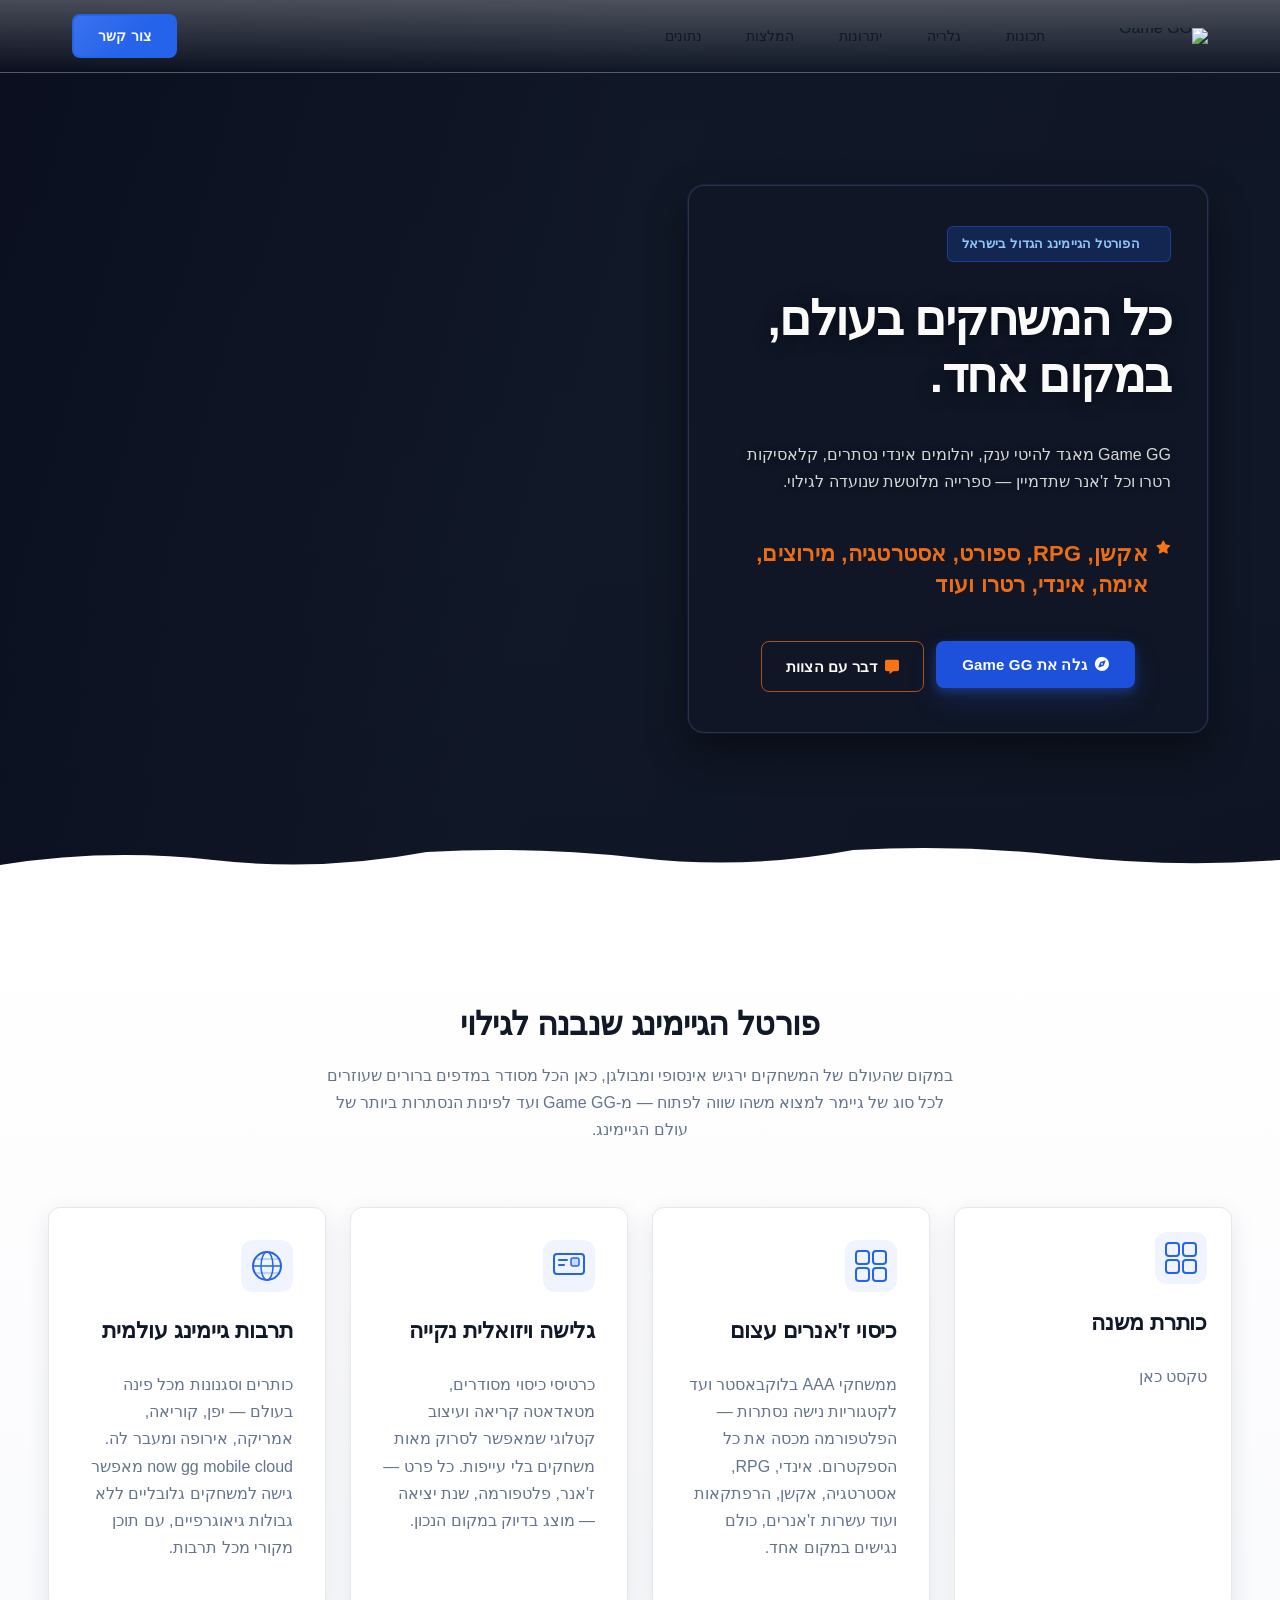
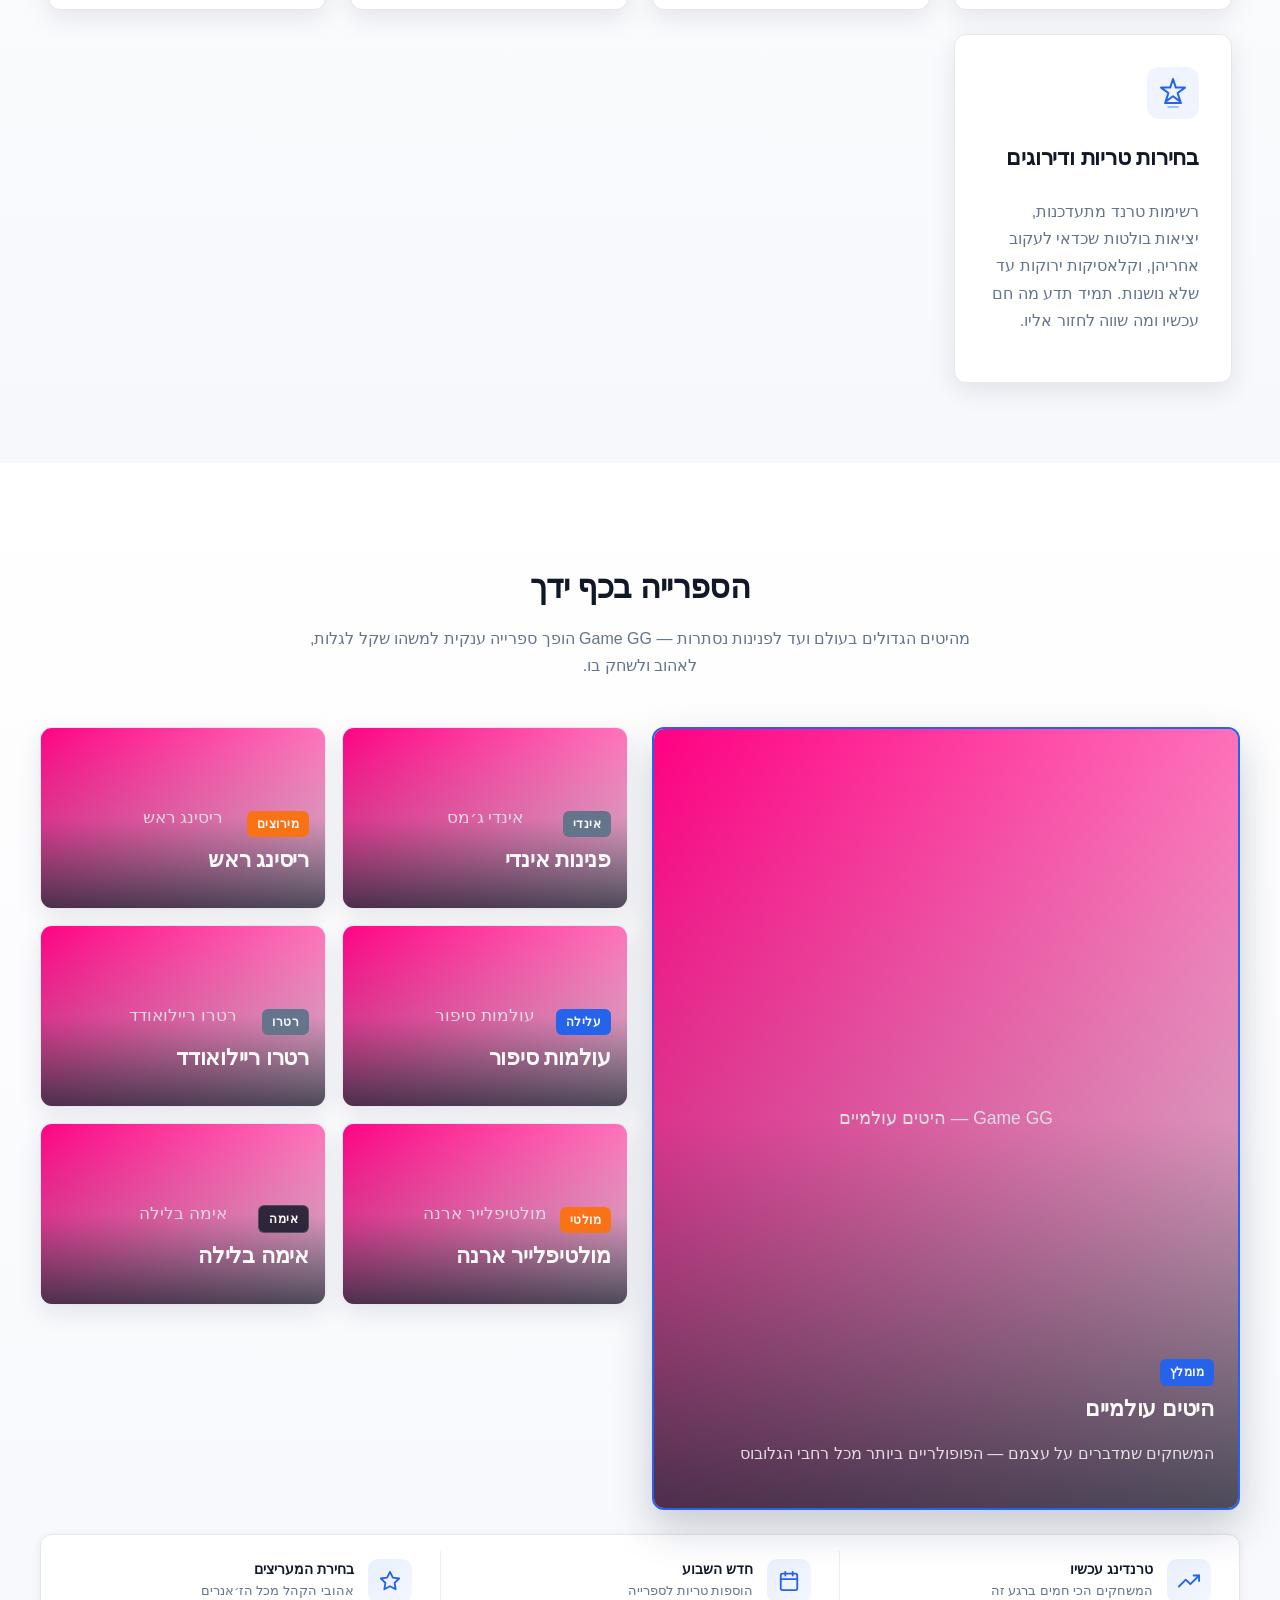
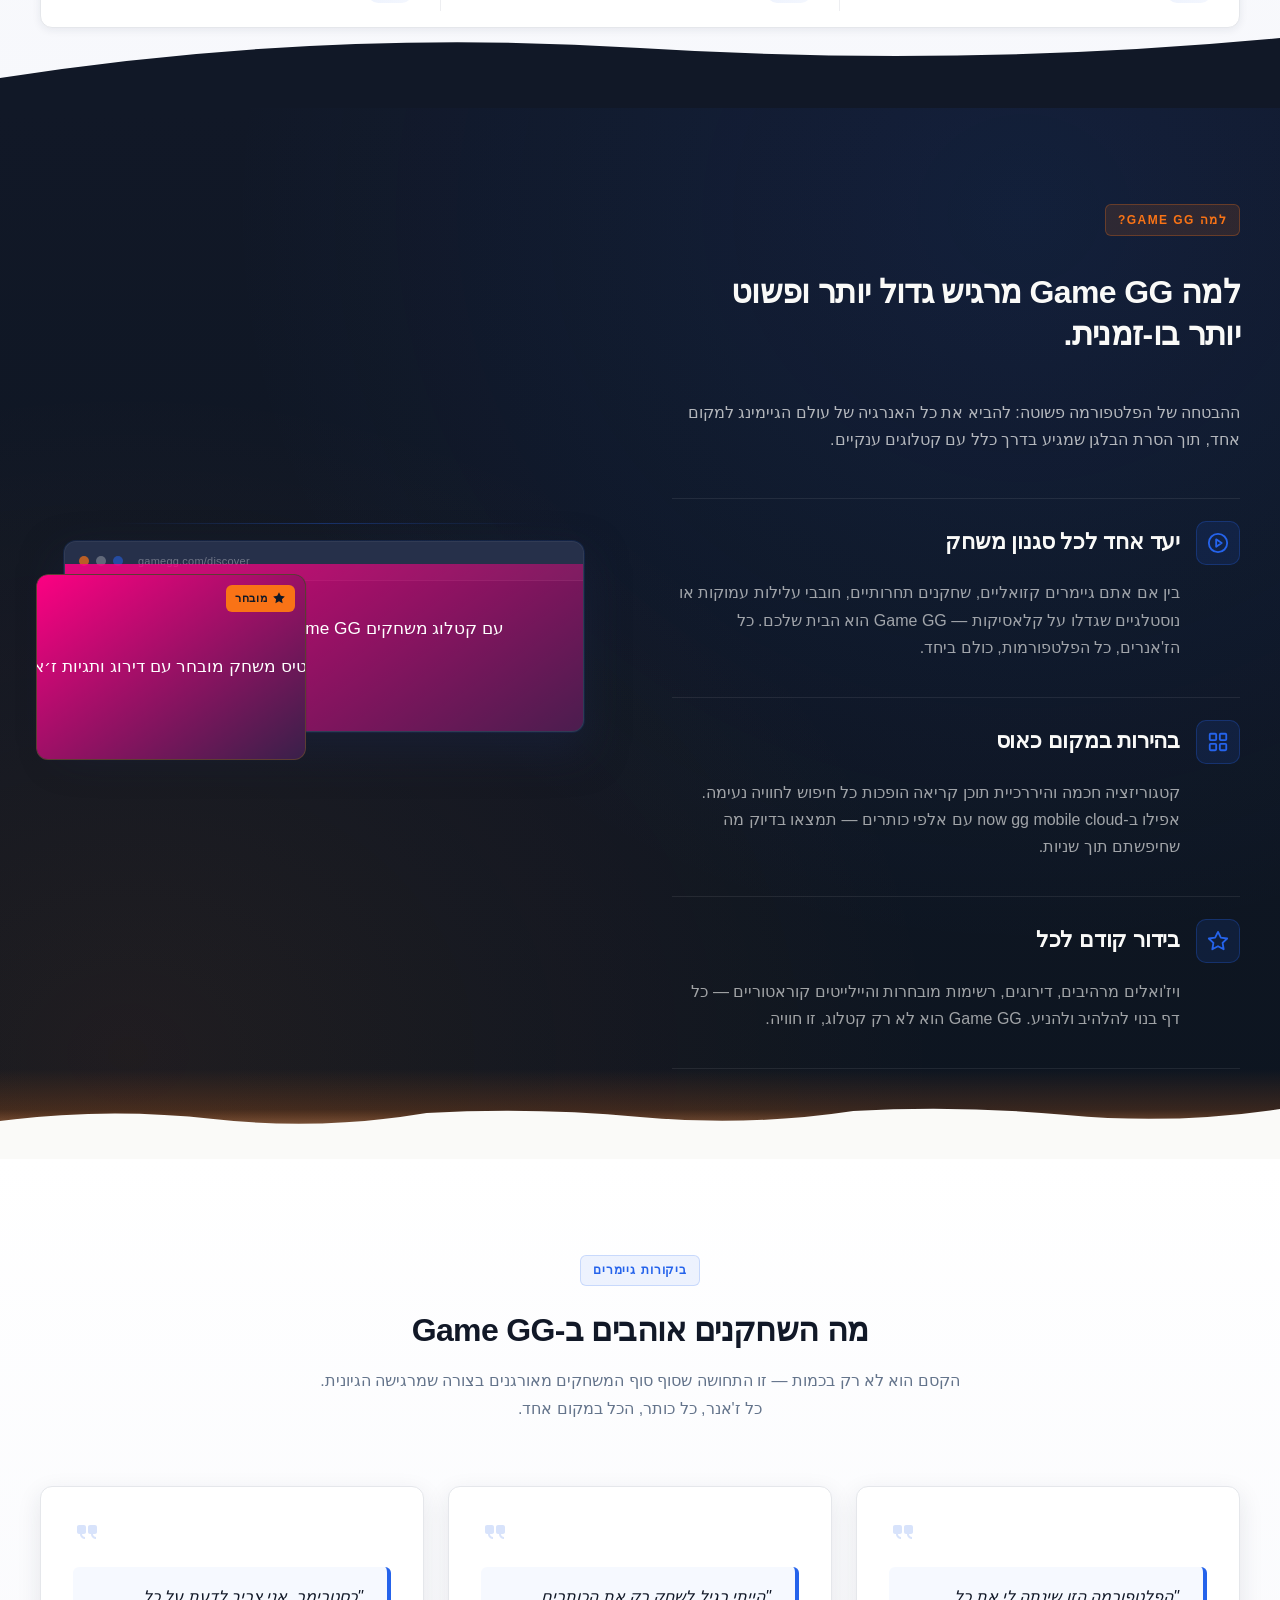
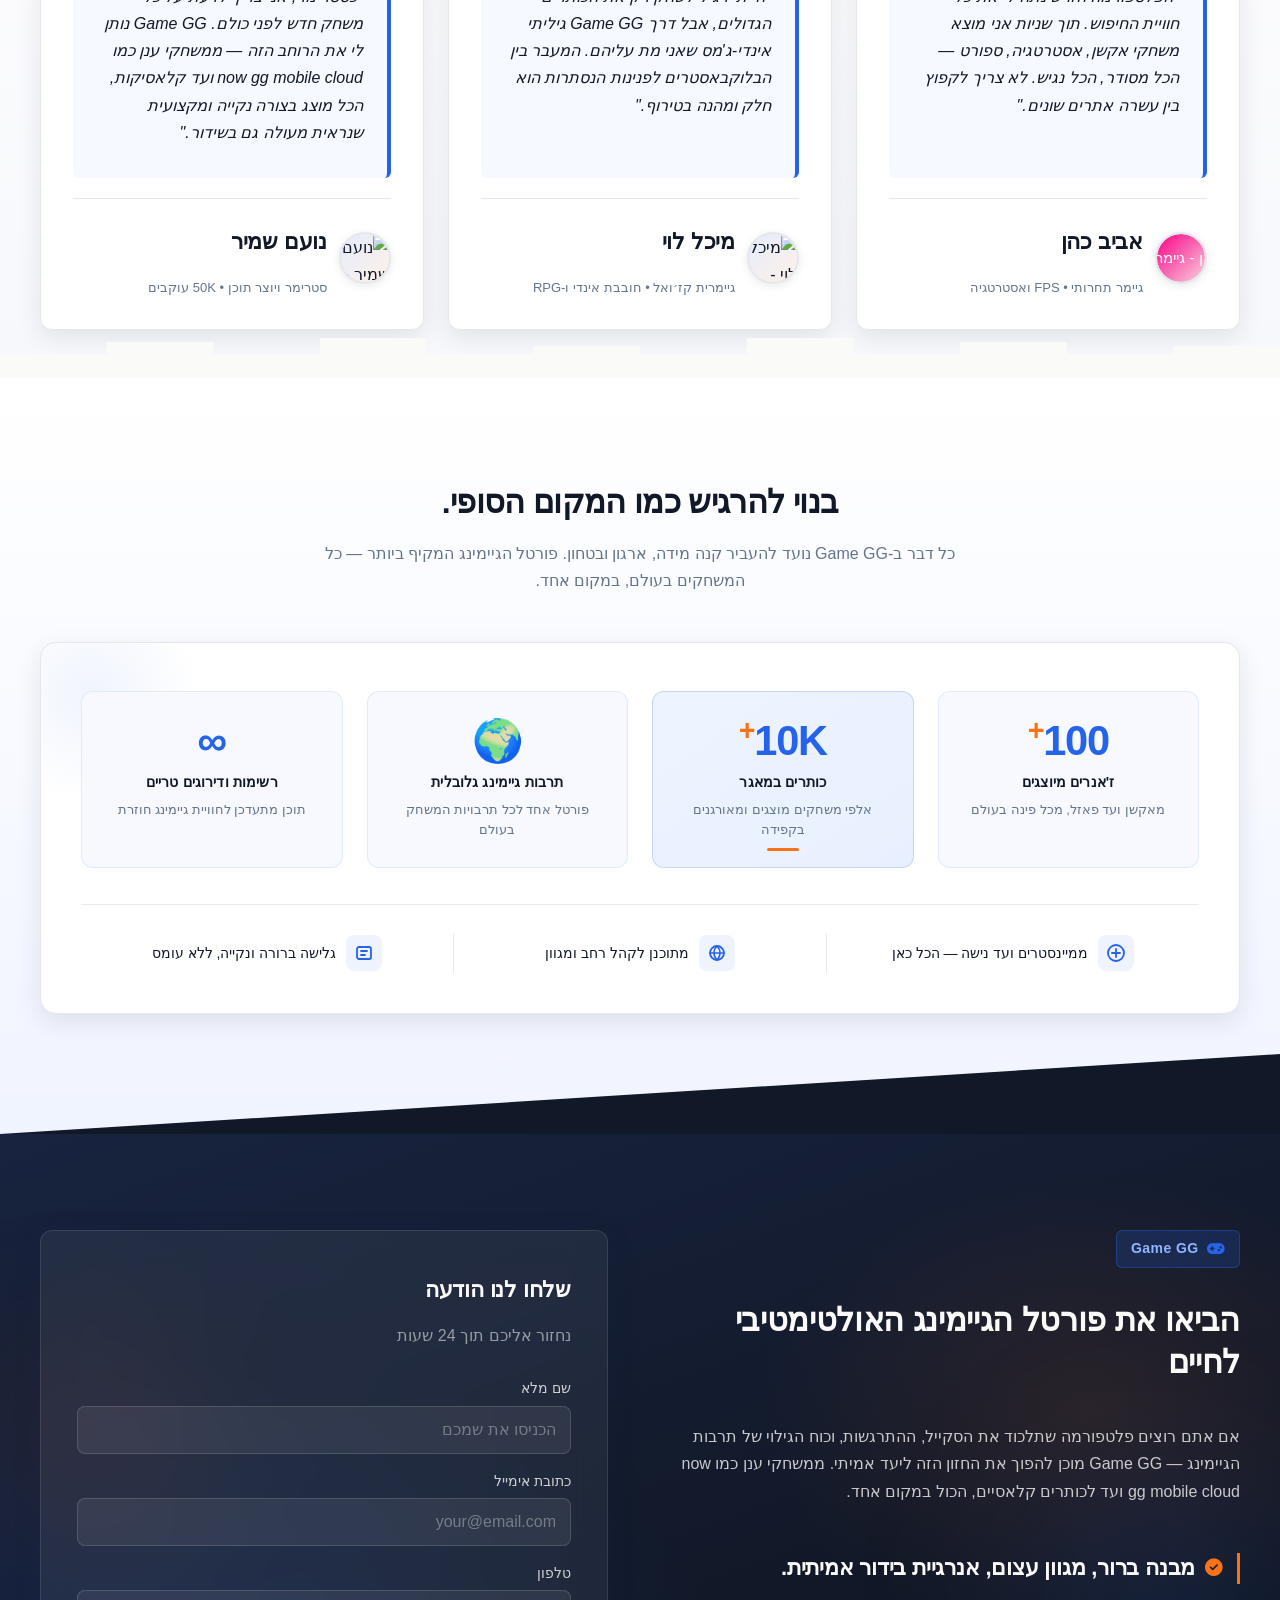
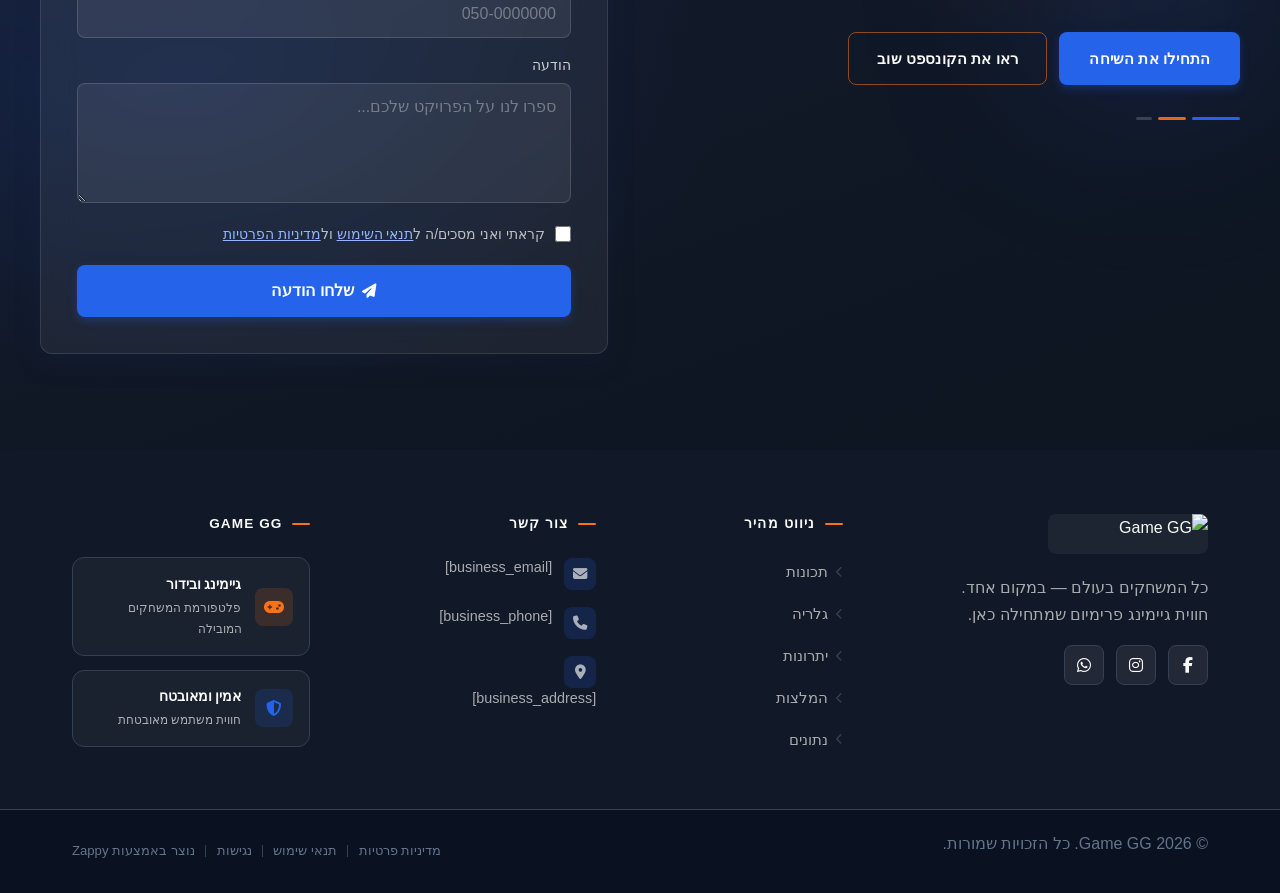
==== commit 6b0887d9: "Background sync: Progressive GitHub Sync" ====
--- a/index.html
+++ b/index.html
@@ -325,16 +325,16 @@
 
   <nav class="navbar" dir="rtl">
   <button class="mobile-toggle" id="mobileToggle" aria-label="Menu">
-    <svg class="hamburger-icon" width="24" height="24" viewbox="0 0 24 24" fill="none">
+    <svg class="hamburger-icon" width="24" height="24" viewBox="0 0 24 24" fill="none">
       <path d="M3 12h18M3 6h18M3 18h18" stroke="currentColor" stroke-width="2" stroke-linecap="round"></path>
     </svg>
-    <svg class="close-icon" width="24" height="24" viewbox="0 0 24 24" fill="none" style="display: none;">
+    <svg class="close-icon" width="24" height="24" viewBox="0 0 24 24" fill="none" style="display: none;">
       <path d="M18 6L6 18M6 6l12 12" stroke="currentColor" stroke-width="2" stroke-linecap="round"></path>
     </svg>
   </button>
 
   <button class="phone-header-btn" data-phone="[business_phone]" aria-label="Call">
-    <svg width="20" height="20" viewbox="0 0 24 24" fill="currentColor">
+    <svg width="20" height="20" viewBox="0 0 24 24" fill="currentColor">
       <path d="M22 16.92v3a2 2 0 0 1-2.18 2 19.79 19.79 0 0 1-8.63-3.07 19.5 19.5 0 0 1-6-6 19.79 19.79 0 0 1-3.07-8.67A2 2 0 0 1 4.11 2h3a2 2 0 0 1 2 1.72 12.84 12.84 0 0 0 .7 2.81 2 2 0 0 1-.45 2.11L8.09 9.91a16 16 0 0 0 6 6l1.27-1.27a2 2 0 0 1 2.11-.45 12.84 12.84 0 0 0 2.81.7A2 2 0 0 1 22 16.92z"></path>
     </svg>
   </button>
@@ -824,7 +824,7 @@
 
   <!-- Bottom Divider -->
   <div class="index-hero-divider-wrapper">
-    <svg aria-hidden="true" viewbox="0 0 1440 90" preserveaspectratio="none" xmlns="http://www.w3.org/2000/svg">
+    <svg aria-hidden="true" viewBox="0 0 1440 90" preserveAspectRatio="none" xmlns="http://www.w3.org/2000/svg">
       <path d="M0,90 L0,55 Q120,38 240,50 T480,42 Q600,36 720,48 T960,40 Q1080,34 1200,46 T1440,50 L1440,90 Z" fill="#FFFFFF"></path>
     </svg>
   </div>
@@ -838,7 +838,7 @@
     </div>
     <div class="index-features-grid"><article class="index-feature-card" style="background-color: rgb(255, 255, 255) !important; padding: 24px !important; box-sizing: border-box;">
         <div class="index-feature-icon-wrap">
-          <svg data-element-type="icon" data-icon-type="svg" width="36" height="36" viewbox="0 0 36 36" fill="none" xmlns="http://www.w3.org/2000/svg" aria-hidden="true" data-element-id="icon-1774621043704-a82fny438">
+          <svg data-element-type="icon" data-icon-type="svg" width="36" height="36" viewBox="0 0 36 36" fill="none" xmlns="http://www.w3.org/2000/svg" aria-hidden="true" data-element-id="icon-1774621043704-a82fny438">
             <rect x="3" y="3" width="13" height="13" rx="3" stroke="currentColor" stroke-width="2"></rect>
             <rect x="20" y="3" width="13" height="13" rx="3" stroke="currentColor" stroke-width="2"></rect>
             <rect x="3" y="20" width="13" height="13" rx="3" stroke="currentColor" stroke-width="2"></rect>
@@ -851,7 +851,7 @@
         </div>
       </article><article class="index-feature-card">
         <div class="index-feature-icon-wrap">
-          <svg data-element-type="icon" data-icon-type="svg" width="36" height="36" viewbox="0 0 36 36" fill="none" xmlns="http://www.w3.org/2000/svg" aria-hidden="true">
+          <svg data-element-type="icon" data-icon-type="svg" width="36" height="36" viewBox="0 0 36 36" fill="none" xmlns="http://www.w3.org/2000/svg" aria-hidden="true">
             <rect x="3" y="3" width="13" height="13" rx="3" stroke="currentColor" stroke-width="2"></rect>
             <rect x="20" y="3" width="13" height="13" rx="3" stroke="currentColor" stroke-width="2"></rect>
             <rect x="3" y="20" width="13" height="13" rx="3" stroke="currentColor" stroke-width="2"></rect>
@@ -864,7 +864,7 @@
         </div>
       </article><article class="index-feature-card">
         <div class="index-feature-icon-wrap">
-          <svg data-element-type="icon" data-icon-type="svg" width="36" height="36" viewbox="0 0 36 36" fill="none" xmlns="http://www.w3.org/2000/svg" aria-hidden="true">
+          <svg data-element-type="icon" data-icon-type="svg" width="36" height="36" viewBox="0 0 36 36" fill="none" xmlns="http://www.w3.org/2000/svg" aria-hidden="true">
             <rect x="3" y="6" width="30" height="20" rx="3" stroke="currentColor" stroke-width="2"></rect>
             <path d="M8 12h8M8 17h5" stroke="currentColor" stroke-width="2" stroke-linecap="round"></path>
             <rect x="20" y="10" width="8" height="8" rx="2" fill="currentColor" opacity="0.18"></rect>
@@ -877,7 +877,7 @@
         </div>
       </article><article class="index-feature-card">
         <div class="index-feature-icon-wrap">
-          <svg data-element-type="icon" data-icon-type="svg" width="36" height="36" viewbox="0 0 36 36" fill="none" xmlns="http://www.w3.org/2000/svg" aria-hidden="true">
+          <svg data-element-type="icon" data-icon-type="svg" width="36" height="36" viewBox="0 0 36 36" fill="none" xmlns="http://www.w3.org/2000/svg" aria-hidden="true">
             <circle cx="18" cy="18" r="14" stroke="currentColor" stroke-width="2"></circle>
             <ellipse cx="18" cy="18" rx="6" ry="14" stroke="currentColor" stroke-width="1.5"></ellipse>
             <path d="M4 18h28" stroke="currentColor" stroke-width="1.5" stroke-linecap="round"></path>
@@ -890,7 +890,7 @@
         </div>
       </article><article class="index-feature-card">
         <div class="index-feature-icon-wrap">
-          <svg data-element-type="icon" data-icon-type="svg" width="36" height="36" viewbox="0 0 36 36" fill="none" xmlns="http://www.w3.org/2000/svg" aria-hidden="true">
+          <svg data-element-type="icon" data-icon-type="svg" width="36" height="36" viewBox="0 0 36 36" fill="none" xmlns="http://www.w3.org/2000/svg" aria-hidden="true">
             <path d="M18 4l2.8 8.6H30l-7.4 5.4 2.8 8.6L18 21.2l-7.4 5.4 2.8-8.6L6 12.6h9.2z" stroke="currentColor" stroke-width="2" stroke-linejoin="round"></path>
             <path d="M10 28h16" stroke="currentColor" stroke-width="2" stroke-linecap="round"></path>
             <path d="M13 32h10" stroke="currentColor" stroke-width="1.5" stroke-linecap="round" opacity="0.5"></path>
@@ -903,7 +903,7 @@
       </article></div>
   </div>
   <div class="index-features-divider-wrapper" aria-hidden="true">
-    <svg aria-hidden="true" viewbox="0 0 1200 64" preserveaspectratio="none" xmlns="http://www.w3.org/2000/svg">
+    <svg aria-hidden="true" viewBox="0 0 1200 64" preserveAspectRatio="none" xmlns="http://www.w3.org/2000/svg">
       <path d="M0,64 L0,40 L100,40 L100,32 L200,32 L200,40 L300,40 L300,24 L400,24 L400,32 L500,32 L500,40 L600,40 L600,28 L700,28 L700,36 L800,36 L800,44 L900,44 L900,32 L1000,32 L1000,40 L1100,40 L1100,48 L1200,48 L1200,64 Z" fill="#F7F8FC"></path>
     </svg>
   </div>
@@ -1010,7 +1010,7 @@
     <div class="showcase-stat-banner">
       <div class="stat-block">
         <div class="stat-block__icon">
-          <svg data-element-type="icon" data-icon-type="svg" xmlns="http://www.w3.org/2000/svg" width="22" height="22" viewbox="0 0 24 24" fill="none" stroke="currentColor" stroke-width="2" stroke-linecap="round" stroke-linejoin="round" aria-hidden="true"><polyline points="23 6 13.5 15.5 8.5 10.5 1 18"></polyline><polyline points="17 6 23 6 23 12"></polyline></svg>
+          <svg data-element-type="icon" data-icon-type="svg" xmlns="http://www.w3.org/2000/svg" width="22" height="22" viewBox="0 0 24 24" fill="none" stroke="currentColor" stroke-width="2" stroke-linecap="round" stroke-linejoin="round" aria-hidden="true"><polyline points="23 6 13.5 15.5 8.5 10.5 1 18"></polyline><polyline points="17 6 23 6 23 12"></polyline></svg>
         </div>
         <div class="stat-block__content">
           <span class="stat-block__label">טרנדינג עכשיו</span>
@@ -1020,7 +1020,7 @@
       <div class="stat-divider" aria-hidden="true"></div>
       <div class="stat-block">
         <div class="stat-block__icon">
-          <svg data-element-type="icon" data-icon-type="svg" xmlns="http://www.w3.org/2000/svg" width="22" height="22" viewbox="0 0 24 24" fill="none" stroke="currentColor" stroke-width="2" stroke-linecap="round" stroke-linejoin="round" aria-hidden="true"><rect x="3" y="4" width="18" height="18" rx="2" ry="2"></rect><line x1="16" y1="2" x2="16" y2="6"></line><line x1="8" y1="2" x2="8" y2="6"></line><line x1="3" y1="10" x2="21" y2="10"></line></svg>
+          <svg data-element-type="icon" data-icon-type="svg" xmlns="http://www.w3.org/2000/svg" width="22" height="22" viewBox="0 0 24 24" fill="none" stroke="currentColor" stroke-width="2" stroke-linecap="round" stroke-linejoin="round" aria-hidden="true"><rect x="3" y="4" width="18" height="18" rx="2" ry="2"></rect><line x1="16" y1="2" x2="16" y2="6"></line><line x1="8" y1="2" x2="8" y2="6"></line><line x1="3" y1="10" x2="21" y2="10"></line></svg>
         </div>
         <div class="stat-block__content">
           <span class="stat-block__label">חדש השבוע</span>
@@ -1030,7 +1030,7 @@
       <div class="stat-divider" aria-hidden="true"></div>
       <div class="stat-block">
         <div class="stat-block__icon">
-          <svg data-element-type="icon" data-icon-type="svg" xmlns="http://www.w3.org/2000/svg" width="22" height="22" viewbox="0 0 24 24" fill="none" stroke="currentColor" stroke-width="2" stroke-linecap="round" stroke-linejoin="round" aria-hidden="true"><polygon points="12 2 15.09 8.26 22 9.27 17 14.14 18.18 21.02 12 17.77 5.82 21.02 7 14.14 2 9.27 8.91 8.26 12 2"></polygon></svg>
+          <svg data-element-type="icon" data-icon-type="svg" xmlns="http://www.w3.org/2000/svg" width="22" height="22" viewBox="0 0 24 24" fill="none" stroke="currentColor" stroke-width="2" stroke-linecap="round" stroke-linejoin="round" aria-hidden="true"><polygon points="12 2 15.09 8.26 22 9.27 17 14.14 18.18 21.02 12 17.77 5.82 21.02 7 14.14 2 9.27 8.91 8.26 12 2"></polygon></svg>
         </div>
         <div class="stat-block__content">
           <span class="stat-block__label">בחירת המעריצים</span>
@@ -1043,14 +1043,14 @@
 
   <!-- Bottom Arc Divider -->
   <div class="showcase-divider-wrapper">
-    <svg aria-hidden="true" viewbox="0 0 1200 80" preserveaspectratio="none" xmlns="http://www.w3.org/2000/svg">
+    <svg aria-hidden="true" viewBox="0 0 1200 80" preserveAspectRatio="none" xmlns="http://www.w3.org/2000/svg">
       <path d="M0,80 L0,50 Q300,0 600,20 Q900,40 1200,10 L1200,80 Z" fill="#111827"></path>
     </svg>
   </div>
 
 </section>
 
-<section class="index-benefits-section" data-layout-spec="בית-benefits" dir="rtl">
+<section class="index-benefits-section" data-layout-spec="בית-benefits" dir="rtl" id="zappy-section-3">
   <div class="index-benefits-container">
     <!-- Content Column (START = RIGHT in RTL) -->
     <div class="index-benefits-content">
@@ -1058,11 +1058,11 @@
       <h2 class="index-benefits-heading">למה Game GG מרגיש גדול יותר ופשוט יותר בו-זמנית.</h2>
       <p class="index-benefits-intro">ההבטחה של הפלטפורמה פשוטה: להביא את כל האנרגיה של עולם הגיימינג למקום אחד, תוך הסרת הבלגן שמגיע בדרך כלל עם קטלוגים ענקיים.</p>
 
-      <div class="index-benefits-list">
+      <div class="index-benefits-list zappy-vertical-grid">
         <!-- Benefit 1 -->
-        <div class="index-benefit-row">
+        <div class="index-benefit-row" data-grid-item-index="0">
           <div class="index-benefit-icon-wrap">
-            <svg data-element-type="icon" data-icon-type="svg" width="22" height="22" viewbox="0 0 24 24" fill="none" stroke="currentColor" stroke-width="2" stroke-linecap="round" stroke-linejoin="round" aria-hidden="true">
+            <svg data-element-type="icon" data-icon-type="svg" width="22" height="22" viewBox="0 0 24 24" fill="none" stroke="currentColor" stroke-width="2" stroke-linecap="round" stroke-linejoin="round" aria-hidden="true">
               <circle cx="12" cy="12" r="10"></circle>
               <polygon points="10 8 16 12 10 16 10 8"></polygon>
             </svg>
@@ -1074,9 +1074,9 @@
         </div>
 
         <!-- Benefit 2 -->
-        <div class="index-benefit-row">
+        <div class="index-benefit-row" data-grid-item-index="1">
           <div class="index-benefit-icon-wrap">
-            <svg data-element-type="icon" data-icon-type="svg" width="22" height="22" viewbox="0 0 24 24" fill="none" stroke="currentColor" stroke-width="2" stroke-linecap="round" stroke-linejoin="round" aria-hidden="true">
+            <svg data-element-type="icon" data-icon-type="svg" width="22" height="22" viewBox="0 0 24 24" fill="none" stroke="currentColor" stroke-width="2" stroke-linecap="round" stroke-linejoin="round" aria-hidden="true">
               <rect x="3" y="3" width="7" height="7" rx="1"></rect>
               <rect x="14" y="3" width="7" height="7" rx="1"></rect>
               <rect x="3" y="14" width="7" height="7" rx="1"></rect>
@@ -1090,9 +1090,9 @@
         </div>
 
         <!-- Benefit 3 -->
-        <div class="index-benefit-row">
+        <div class="index-benefit-row" data-grid-item-index="2">
           <div class="index-benefit-icon-wrap">
-            <svg data-element-type="icon" data-icon-type="svg" width="22" height="22" viewbox="0 0 24 24" fill="none" stroke="currentColor" stroke-width="2" stroke-linecap="round" stroke-linejoin="round" aria-hidden="true">
+            <svg data-element-type="icon" data-icon-type="svg" width="22" height="22" viewBox="0 0 24 24" fill="none" stroke="currentColor" stroke-width="2" stroke-linecap="round" stroke-linejoin="round" aria-hidden="true">
               <path d="M12 2l3.09 6.26L22 9.27l-5 4.87 1.18 6.88L12 17.77l-6.18 3.25L7 14.14 2 9.27l6.91-1.01L12 2z"></path>
             </svg>
           </div>
@@ -1115,14 +1115,14 @@
             <span class="index-chrome-dot"></span>
             <span class="index-chrome-url">gamegg.com/discover</span>
           </div>
-          <img data-placeholder="index-benefits-image-1" data-context="A sleek gaming platform interface screenshot showing a dark-themed game catalog with colorful game tiles arranged in a clean grid. Games include action, RPG, and adventure genres with vibrant cover art. The UI has a dark navy background with blue and orange accent colors, search bar at top, category filters, and featured game highlights. Modern, editorial design, cinematic quality." width="540" height="360" src="data:image/svg+xml,%3Csvg xmlns='http://www.w3.org/2000/svg' width='540' height='360'%3E%3Cdefs%3E%3ClinearGradient id='grad' x1='0%25' y1='0%25' x2='100%25' y2='100%25'%3E%3Cstop offset='0%25' style='stop-color:%23FF0083;stop-opacity:1' /%3E%3Cstop offset='100%25' style='stop-color:%23FF008320;stop-opacity:1' /%3E%3C/linearGradient%3E%3C/defs%3E%3Crect width='100%25' height='100%25' fill='url(%23grad)'/%3E%3Ctext x='50%25' y='50%25' font-family='Arial, sans-serif' font-size='18' fill='white' text-anchor='middle' dy='.3em' font-weight='500'%3E%D7%9E%D7%9E%D7%A9%D7%A7%20%D7%A4%D7%9C%D7%98%D7%A4%D7%95%D7%A8%D7%9E%D7%AA%20Game%20GG%20%D7%A2%D7%9D%20%D7%A7%D7%98%D7%9C%D7%95%D7%92%20%D7%9E%D7%A9%D7%97%D7%A7%D7%99%D7%9D%3C/text%3E%3C/svg%3E" alt="ממשק פלטפורמת Game GG עם קטלוג משחקים" class="index-benefits-img-main">
+          <div data-zappy-zoom-wrapper="true" data-element-id="img-1774620546321-d4n8jfib7" data-element-type="image" data-zappy-zoom-wrapper-width="380px" data-zappy-zoom-wrapper-height="214px" data-zappy-zoom-wrapper-width-mode="px" style="position: relative !important; overflow: visible !important; width: 100% !important; max-width: 100% !important; margin-left: auto !important; margin-right: auto !important; height: auto !important; display: block !important; min-height: 150px !important;" data-zappy-zoom-clip="true" data-zappy-wrapper-margins-applied="true"><img data-placeholder="index-benefits-image-1" data-context="A sleek gaming platform interface screenshot showing a dark-themed game catalog with colorful game tiles arranged in a clean grid. Games include action, RPG, and adventure genres with vibrant cover art. The UI has a dark navy background with blue and orange accent colors, search bar at top, category filters, and featured game highlights. Modern, editorial design, cinematic quality." width="540" height="360" src="data:image/svg+xml,%3Csvg xmlns='http://www.w3.org/2000/svg' width='540' height='360'%3E%3Cdefs%3E%3ClinearGradient id='grad' x1='0%25' y1='0%25' x2='100%25' y2='100%25'%3E%3Cstop offset='0%25' style='stop-color:%23FF0083;stop-opacity:1' /%3E%3Cstop offset='100%25' style='stop-color:%23FF008320;stop-opacity:1' /%3E%3C/linearGradient%3E%3C/defs%3E%3Crect width='100%25' height='100%25' fill='url(%23grad)'/%3E%3Ctext x='50%25' y='50%25' font-family='Arial, sans-serif' font-size='18' fill='white' text-anchor='middle' dy='.3em' font-weight='500'%3E%D7%9E%D7%9E%D7%A9%D7%A7%20%D7%A4%D7%9C%D7%98%D7%A4%D7%95%D7%A8%D7%9E%D7%AA%20Game%20GG%20%D7%A2%D7%9D%20%D7%A7%D7%98%D7%9C%D7%95%D7%92%20%D7%9E%D7%A9%D7%97%D7%A7%D7%99%D7%9D%3C/text%3E%3C/svg%3E" alt="ממשק פלטפורמת Game GG עם קטלוג משחקים" class="index-benefits-img-main zappy-editable-image" data-element-type="image" data-element-id="img-1774620546321-d4n8jfib7" data-resize-handler-attached="true" data-original-position="static" style="position: relative !important; object-position: 66% 64%; margin: 0px !important; width: 100% !important; height: auto !important; max-width: 100% !important; max-height: 300px !important; display: block; object-fit: cover !important;" data-zappy-zoom="1.000004"></div>
         </div>
 
         <!-- Secondary tile (peeks from bottom-end corner) -->
         <div class="index-benefits-secondary-tile">
-          <img data-placeholder="index-benefits-image-2" data-context="A close-up screenshot of a gaming portal detail page showing a featured game card with ranking badge, genre tags, and star rating. The game shown is an action-adventure title with dramatic cover art. Dark UI with orange accent highlights, compact typography, and a &quot;play now&quot; button. Cinematic and polished." width="280" height="200" src="data:image/svg+xml,%3Csvg xmlns='http://www.w3.org/2000/svg' width='280' height='200'%3E%3Cdefs%3E%3ClinearGradient id='grad' x1='0%25' y1='0%25' x2='100%25' y2='100%25'%3E%3Cstop offset='0%25' style='stop-color:%23FF0083;stop-opacity:1' /%3E%3Cstop offset='100%25' style='stop-color:%23FF008320;stop-opacity:1' /%3E%3C/linearGradient%3E%3C/defs%3E%3Crect width='100%25' height='100%25' fill='url(%23grad)'/%3E%3Ctext x='50%25' y='50%25' font-family='Arial, sans-serif' font-size='18' fill='white' text-anchor='middle' dy='.3em' font-weight='500'%3E%D7%9B%D7%A8%D7%98%D7%99%D7%A1%20%D7%9E%D7%A9%D7%97%D7%A7%20%D7%9E%D7%95%D7%91%D7%97%D7%A8%20%D7%A2%D7%9D%20%D7%93%D7%99%D7%A8%D7%95%D7%92%20%D7%95%D7%AA%D7%92%D7%99%D7%95%D7%AA%20%D7%96%D7%B3%D7%90%D7%A0%D7%A8%3C/text%3E%3C/svg%3E" alt="כרטיס משחק מובחר עם דירוג ותגיות ז׳אנר" class="index-benefits-img-secondary">
+          <img data-placeholder="index-benefits-image-2" data-context="A close-up screenshot of a gaming portal detail page showing a featured game card with ranking badge, genre tags, and star rating. The game shown is an action-adventure title with dramatic cover art. Dark UI with orange accent highlights, compact typography, and a &quot;play now&quot; button. Cinematic and polished." width="280" height="200" src="data:image/svg+xml,%3Csvg xmlns='http://www.w3.org/2000/svg' width='280' height='200'%3E%3Cdefs%3E%3ClinearGradient id='grad' x1='0%25' y1='0%25' x2='100%25' y2='100%25'%3E%3Cstop offset='0%25' style='stop-color:%23FF0083;stop-opacity:1' /%3E%3Cstop offset='100%25' style='stop-color:%23FF008320;stop-opacity:1' /%3E%3C/linearGradient%3E%3C/defs%3E%3Crect width='100%25' height='100%25' fill='url(%23grad)'/%3E%3Ctext x='50%25' y='50%25' font-family='Arial, sans-serif' font-size='18' fill='white' text-anchor='middle' dy='.3em' font-weight='500'%3E%D7%9B%D7%A8%D7%98%D7%99%D7%A1%20%D7%9E%D7%A9%D7%97%D7%A7%20%D7%9E%D7%95%D7%91%D7%97%D7%A8%20%D7%A2%D7%9D%20%D7%93%D7%99%D7%A8%D7%95%D7%92%20%D7%95%D7%AA%D7%92%D7%99%D7%95%D7%AA%20%D7%96%D7%B3%D7%90%D7%A0%D7%A8%3C/text%3E%3C/svg%3E" alt="כרטיס משחק מובחר עם דירוג ותגיות ז׳אנר" class="index-benefits-img-secondary zappy-editable-image" data-element-type="image" data-element-id="img-1774620546322-mqvjtapj7" data-resize-handler-attached="true" data-original-position="static" style="position: relative;">
           <div class="index-benefits-tile-badge">
-            <svg data-element-type="icon" data-icon-type="svg" width="14" height="14" viewbox="0 0 24 24" fill="currentColor" aria-hidden="true">
+            <svg data-element-type="icon" data-icon-type="svg" width="14" height="14" viewBox="0 0 24 24" fill="currentColor" aria-hidden="true">
               <path d="M12 2l3.09 6.26L22 9.27l-5 4.87 1.18 6.88L12 17.77l-6.18 3.25L7 14.14 2 9.27l6.91-1.01L12 2z"></path>
             </svg>
             <span>מובחר</span>
@@ -1138,13 +1138,13 @@
 
   <!-- Bottom divider: warm orange light-band dissolving into light section -->
   <div class="index-benefits-divider-wrapper">
-    <svg aria-hidden="true" viewbox="0 0 1200 90" preserveaspectratio="none" xmlns="http://www.w3.org/2000/svg">
+    <svg data-no-icon-edit="true" aria-hidden="true" viewBox="0 0 1200 90" preserveAspectRatio="none" xmlns="http://www.w3.org/2000/svg">
       <defs>
-        <lineargradient id="ib-orange-band" x1="0" y1="0" x2="0" y2="1">
+        <linearGradient id="ib-orange-band" x1="0" y1="0" x2="0" y2="1">
           <stop offset="0%" stop-color="rgba(249,115,22,0)"></stop>
           <stop offset="45%" stop-color="rgba(249,115,22,0.18)"></stop>
           <stop offset="100%" stop-color="#FAFAF8"></stop>
-        </lineargradient>
+        </linearGradient>
       </defs>
       <rect x="0" y="0" width="1200" height="90" fill="url(#ib-orange-band)"></rect>
       <path d="M0,90 L0,52 Q100,38 200,50 T400,44 Q500,38 600,48 T800,42 Q900,36 1000,46 T1200,40 L1200,90 Z" fill="var(--bg-light)"></path>
@@ -1168,7 +1168,7 @@
       <!-- Card 1: Competitive Player -->
       <article class="index-testimonials-card">
         <div class="index-testimonials-quote-icon" aria-hidden="true">
-          <svg data-element-type="icon" data-icon-type="svg" width="28" height="28" viewbox="0 0 28 28" fill="none" xmlns="http://www.w3.org/2000/svg">
+          <svg data-element-type="icon" data-icon-type="svg" width="28" height="28" viewBox="0 0 28 28" fill="none" xmlns="http://www.w3.org/2000/svg">
             <path d="M4 8C4 6.89543 4.89543 6 6 6H11C12.1046 6 13 6.89543 13 8V13C13 14.1046 12.1046 15 11 15H9C9 16.6569 10.3431 18 12 18V20C9.23858 20 7 17.7614 7 15H6C4.89543 15 4 14.1046 4 13V8Z" fill="currentColor" opacity="0.18"></path>
             <path d="M15 8C15 6.89543 15.8954 6 17 6H22C23.1046 6 24 6.89543 24 8V13C24 14.1046 23.1046 15 22 15H20C20 16.6569 21.3431 18 23 18V20C20.2386 20 18 17.7614 18 15H17C15.8954 15 15 14.1046 15 13V8Z" fill="currentColor" opacity="0.18"></path>
           </svg>
@@ -1190,7 +1190,7 @@
       <!-- Card 2: Casual Player -->
       <article class="index-testimonials-card">
         <div class="index-testimonials-quote-icon" aria-hidden="true">
-          <svg data-element-type="icon" data-icon-type="svg" width="28" height="28" viewbox="0 0 28 28" fill="none" xmlns="http://www.w3.org/2000/svg">
+          <svg data-element-type="icon" data-icon-type="svg" width="28" height="28" viewBox="0 0 28 28" fill="none" xmlns="http://www.w3.org/2000/svg">
             <path d="M4 8C4 6.89543 4.89543 6 6 6H11C12.1046 6 13 6.89543 13 8V13C13 14.1046 12.1046 15 11 15H9C9 16.6569 10.3431 18 12 18V20C9.23858 20 7 17.7614 7 15H6C4.89543 15 4 14.1046 4 13V8Z" fill="currentColor" opacity="0.18"></path>
             <path d="M15 8C15 6.89543 15.8954 6 17 6H22C23.1046 6 24 6.89543 24 8V13C24 14.1046 23.1046 15 22 15H20C20 16.6569 21.3431 18 23 18V20C20.2386 20 18 17.7614 18 15H17C15.8954 15 15 14.1046 15 13V8Z" fill="currentColor" opacity="0.18"></path>
           </svg>
@@ -1212,7 +1212,7 @@
       <!-- Card 3: Streamer/Creator -->
       <article class="index-testimonials-card">
         <div class="index-testimonials-quote-icon" aria-hidden="true">
-          <svg data-element-type="icon" data-icon-type="svg" width="28" height="28" viewbox="0 0 28 28" fill="none" xmlns="http://www.w3.org/2000/svg">
+          <svg data-element-type="icon" data-icon-type="svg" width="28" height="28" viewBox="0 0 28 28" fill="none" xmlns="http://www.w3.org/2000/svg">
             <path d="M4 8C4 6.89543 4.89543 6 6 6H11C12.1046 6 13 6.89543 13 8V13C13 14.1046 12.1046 15 11 15H9C9 16.6569 10.3431 18 12 18V20C9.23858 20 7 17.7614 7 15H6C4.89543 15 4 14.1046 4 13V8Z" fill="currentColor" opacity="0.18"></path>
             <path d="M15 8C15 6.89543 15.8954 6 17 6H22C23.1046 6 24 6.89543 24 8V13C24 14.1046 23.1046 15 22 15H20C20 16.6569 21.3431 18 23 18V20C20.2386 20 18 17.7614 18 15H17C15.8954 15 15 14.1046 15 13V8Z" fill="currentColor" opacity="0.18"></path>
           </svg>
@@ -1238,7 +1238,7 @@
 
   <!-- Bottom Pixel-Step SVG Divider -->
   <div class="index-testimonials-divider-wrapper">
-    <svg aria-hidden="true" viewbox="0 0 1200 48" preserveaspectratio="none" xmlns="http://www.w3.org/2000/svg">
+    <svg aria-hidden="true" viewBox="0 0 1200 48" preserveAspectRatio="none" xmlns="http://www.w3.org/2000/svg">
       <path d="M0,48 L0,24 L100,24 L100,12 L200,12 L200,24 L300,24 L300,8 L400,8 L400,24 L500,24 L500,16 L600,16 L600,24 L700,24 L700,8 L800,8 L800,24 L900,24 L900,12 L1000,12 L1000,24 L1100,24 L1100,16 L1200,16 L1200,48 Z" fill="#FAFAF8"></path>
     </svg>
   </div>
@@ -1285,7 +1285,7 @@
         <div class="trust-items">
           <div class="trust-item">
             <span class="trust-icon">
-              <svg data-element-type="icon" data-icon-type="svg" width="20" height="20" viewbox="0 0 20 20" fill="none" xmlns="http://www.w3.org/2000/svg" aria-hidden="true">
+              <svg data-element-type="icon" data-icon-type="svg" width="20" height="20" viewBox="0 0 20 20" fill="none" xmlns="http://www.w3.org/2000/svg" aria-hidden="true">
                 <circle cx="10" cy="10" r="8" stroke="currentColor" stroke-width="1.8"></circle>
                 <path d="M6 10h8M10 6v8" stroke="currentColor" stroke-width="1.8" stroke-linecap="round"></path>
               </svg>
@@ -1295,7 +1295,7 @@
           <div class="trust-separator" aria-hidden="true"></div>
           <div class="trust-item">
             <span class="trust-icon">
-              <svg data-element-type="icon" data-icon-type="svg" width="20" height="20" viewbox="0 0 20 20" fill="none" xmlns="http://www.w3.org/2000/svg" aria-hidden="true">
+              <svg data-element-type="icon" data-icon-type="svg" width="20" height="20" viewBox="0 0 20 20" fill="none" xmlns="http://www.w3.org/2000/svg" aria-hidden="true">
                 <path d="M3 10a7 7 0 1 0 14 0A7 7 0 0 0 3 10Z" stroke="currentColor" stroke-width="1.8"></path>
                 <path d="M10 3c-2 2-3 4.5-3 7s1 5 3 7M10 3c2 2 3 4.5 3 7s-1 5-3 7M3 10h14" stroke="currentColor" stroke-width="1.5" stroke-linecap="round"></path>
               </svg>
@@ -1305,7 +1305,7 @@
           <div class="trust-separator" aria-hidden="true"></div>
           <div class="trust-item">
             <span class="trust-icon">
-              <svg data-element-type="icon" data-icon-type="svg" width="20" height="20" viewbox="0 0 20 20" fill="none" xmlns="http://www.w3.org/2000/svg" aria-hidden="true">
+              <svg data-element-type="icon" data-icon-type="svg" width="20" height="20" viewBox="0 0 20 20" fill="none" xmlns="http://www.w3.org/2000/svg" aria-hidden="true">
                 <rect x="3" y="4" width="14" height="12" rx="2" stroke="currentColor" stroke-width="1.8"></rect>
                 <path d="M7 8h6M7 12h4" stroke="currentColor" stroke-width="1.8" stroke-linecap="round"></path>
               </svg>
@@ -1319,7 +1319,7 @@
 
   <!-- Bottom Angled Divider -->
   <div class="stats-divider-wrapper">
-    <svg aria-hidden="true" viewbox="0 0 1440 80" preserveaspectratio="none" xmlns="http://www.w3.org/2000/svg">
+    <svg aria-hidden="true" viewBox="0 0 1440 80" preserveAspectRatio="none" xmlns="http://www.w3.org/2000/svg">
       <polygon points="0,80 1440,80 1440,0" fill="var(--bg-dark)"></polygon>
     </svg>
   </div>
